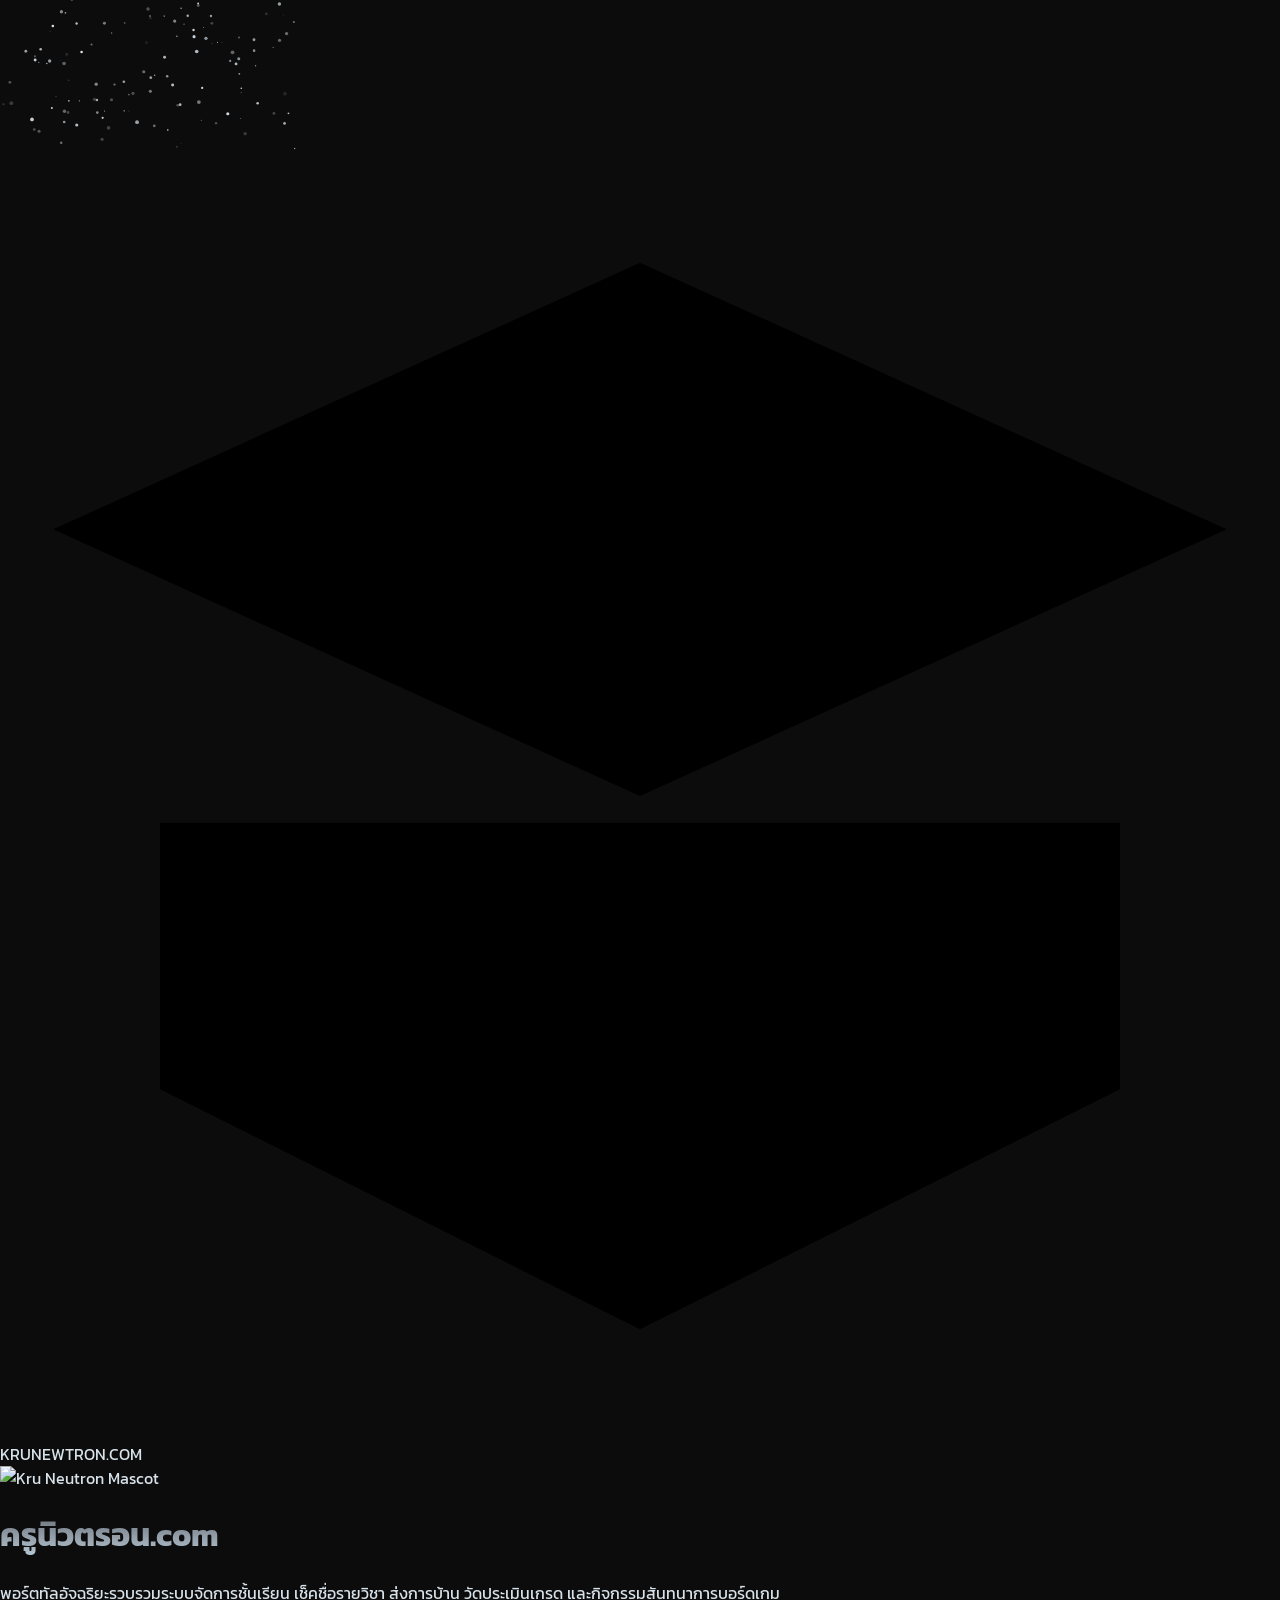
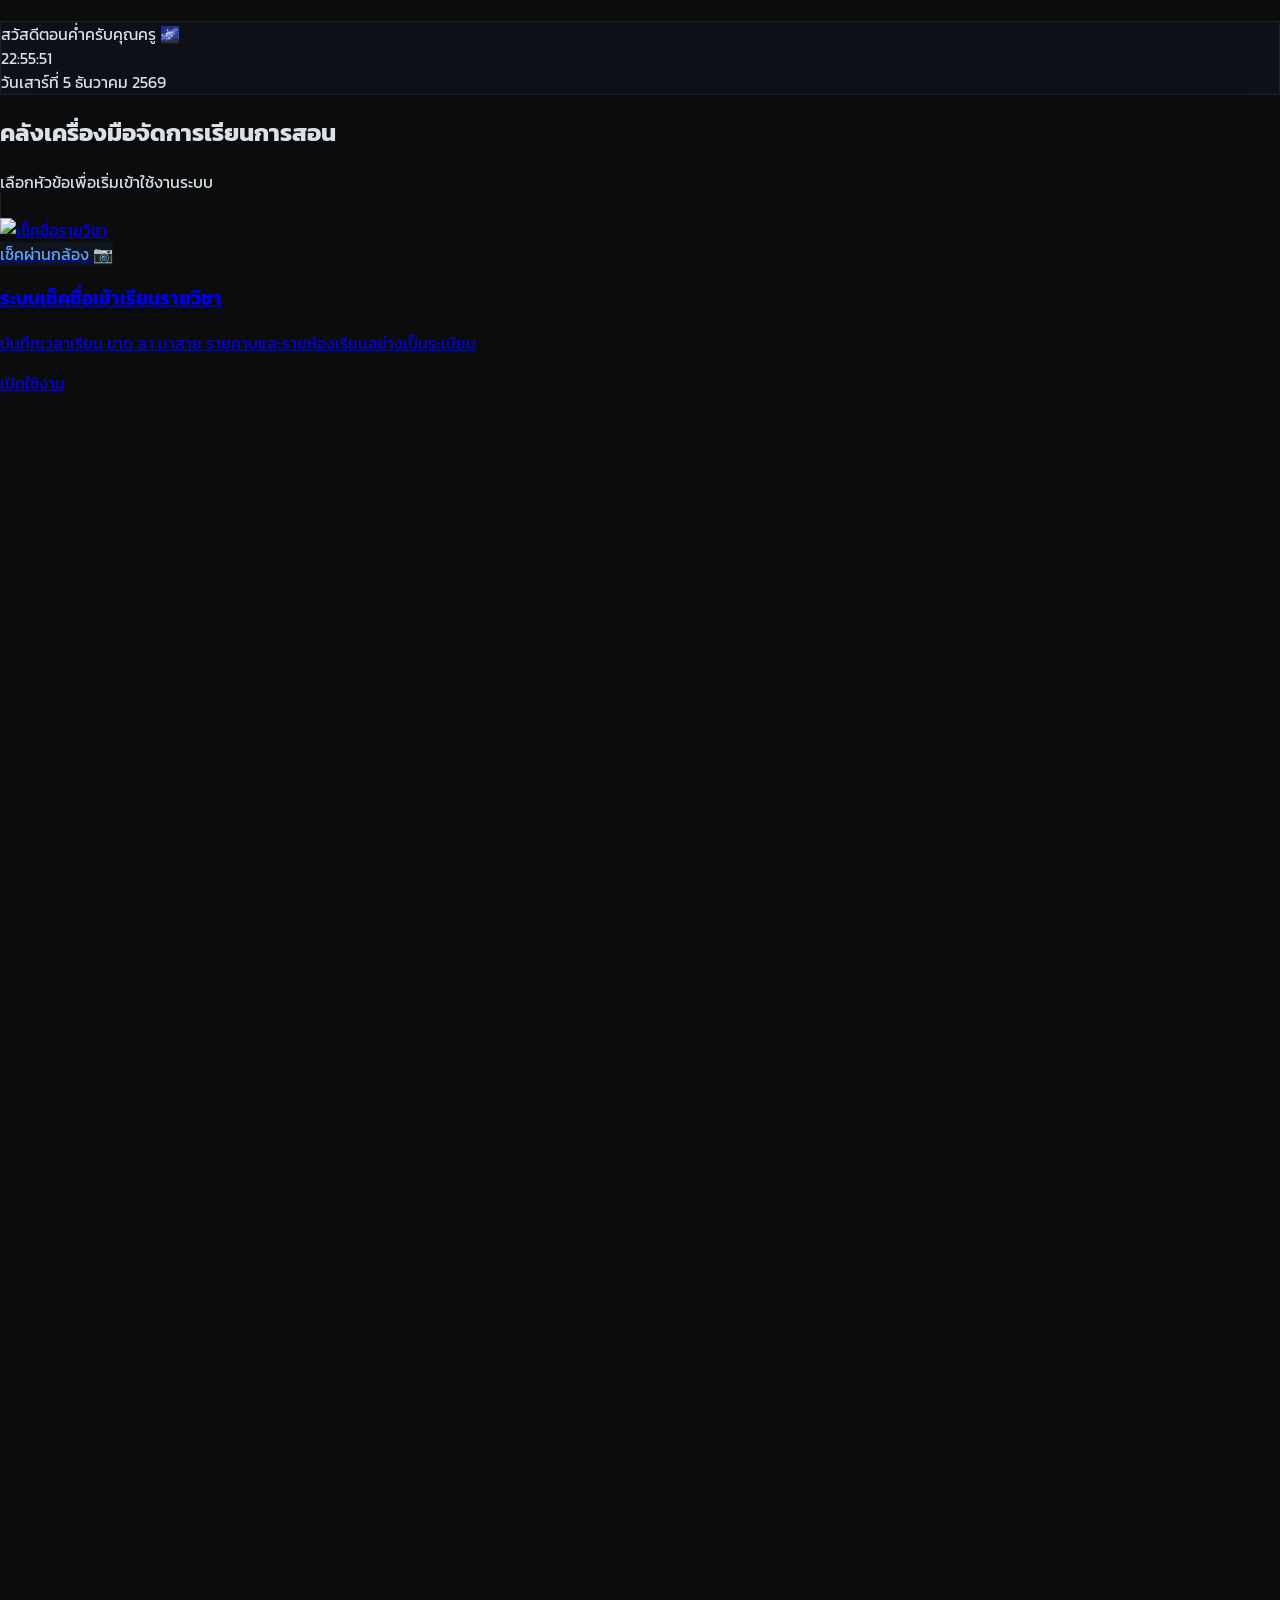
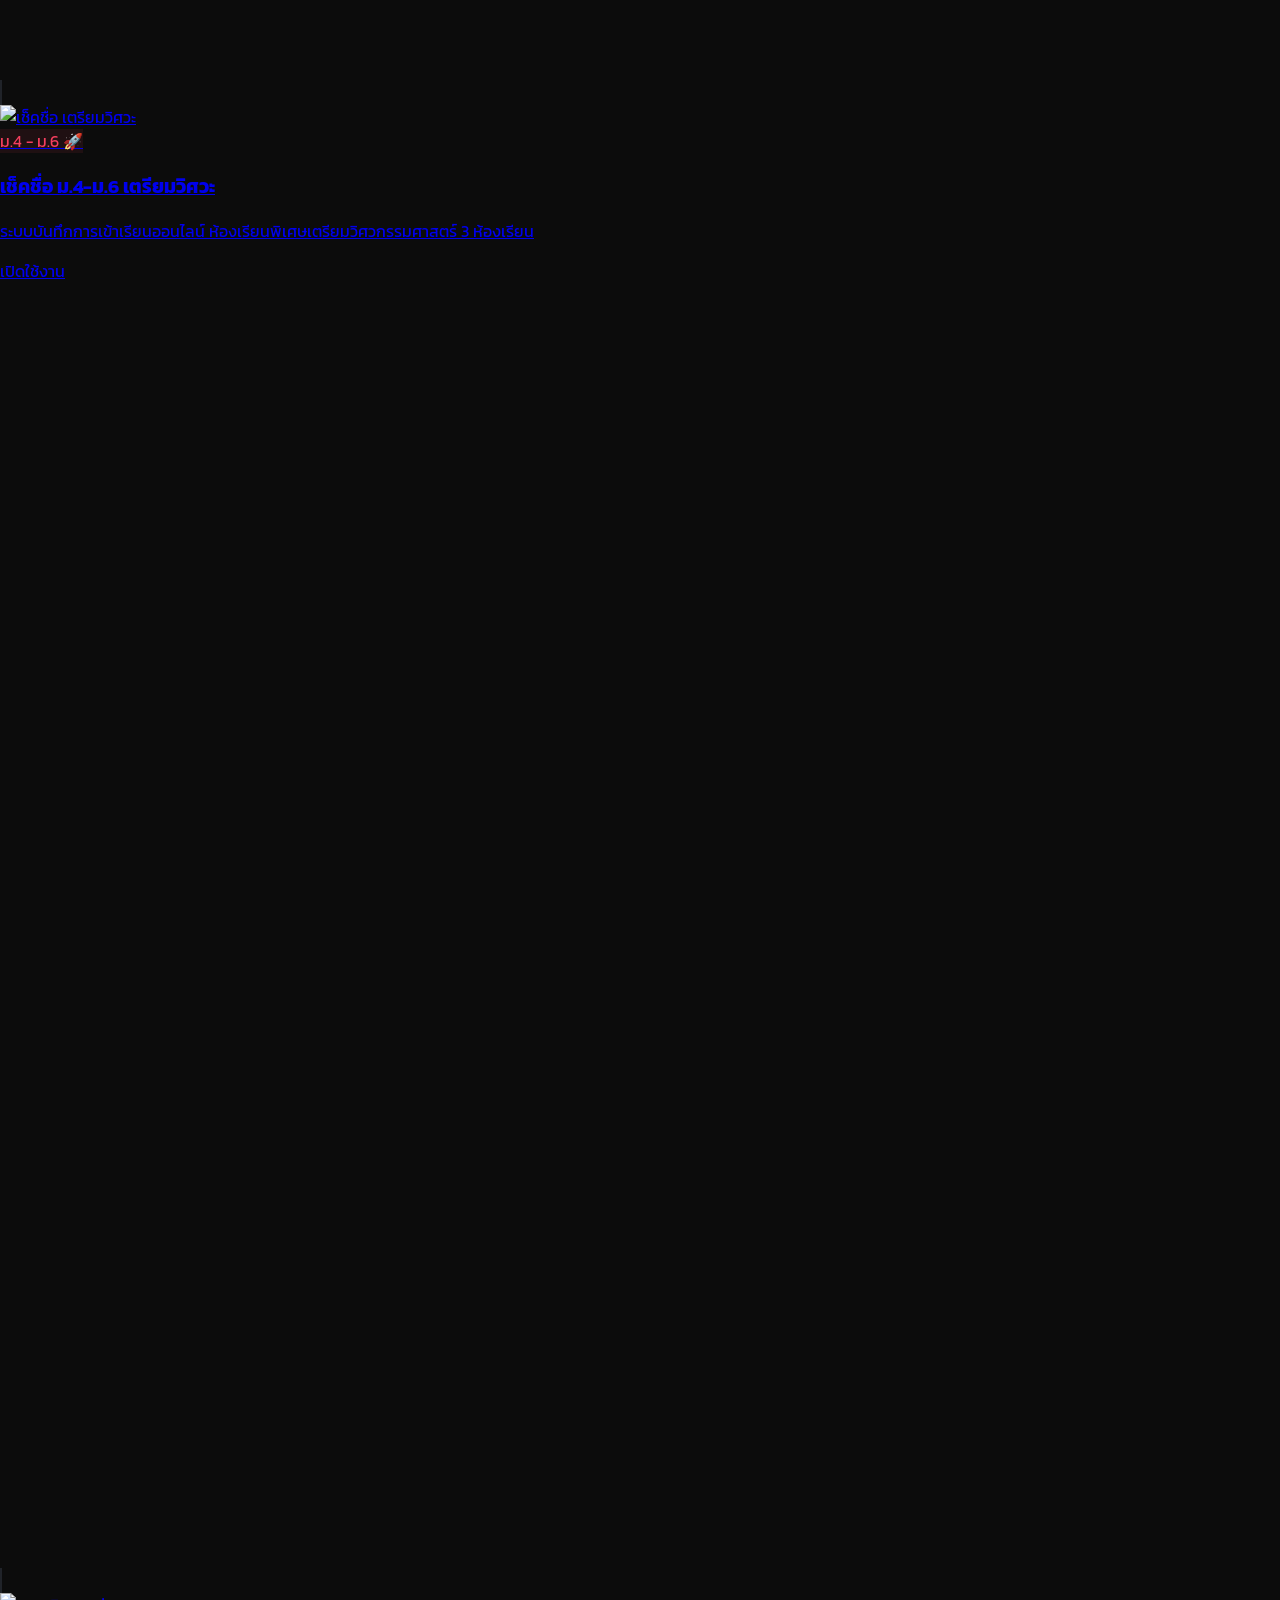
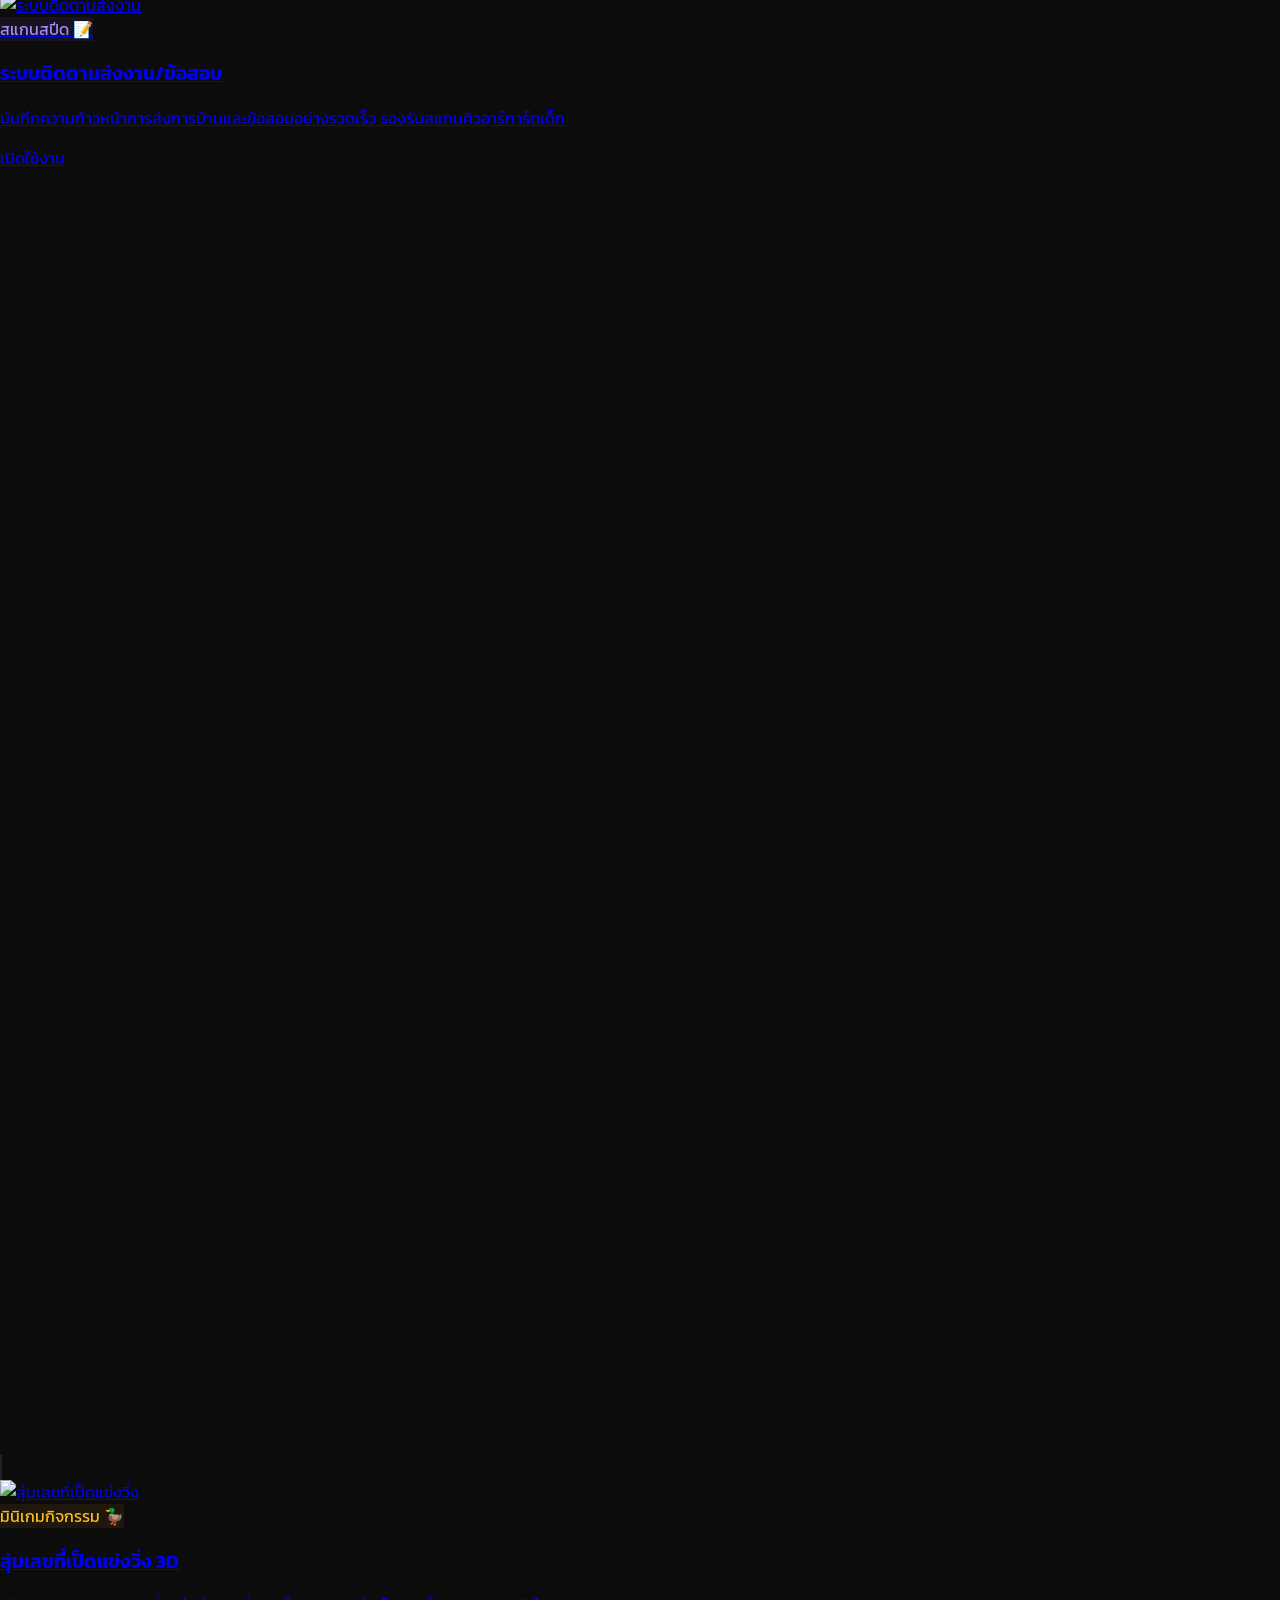
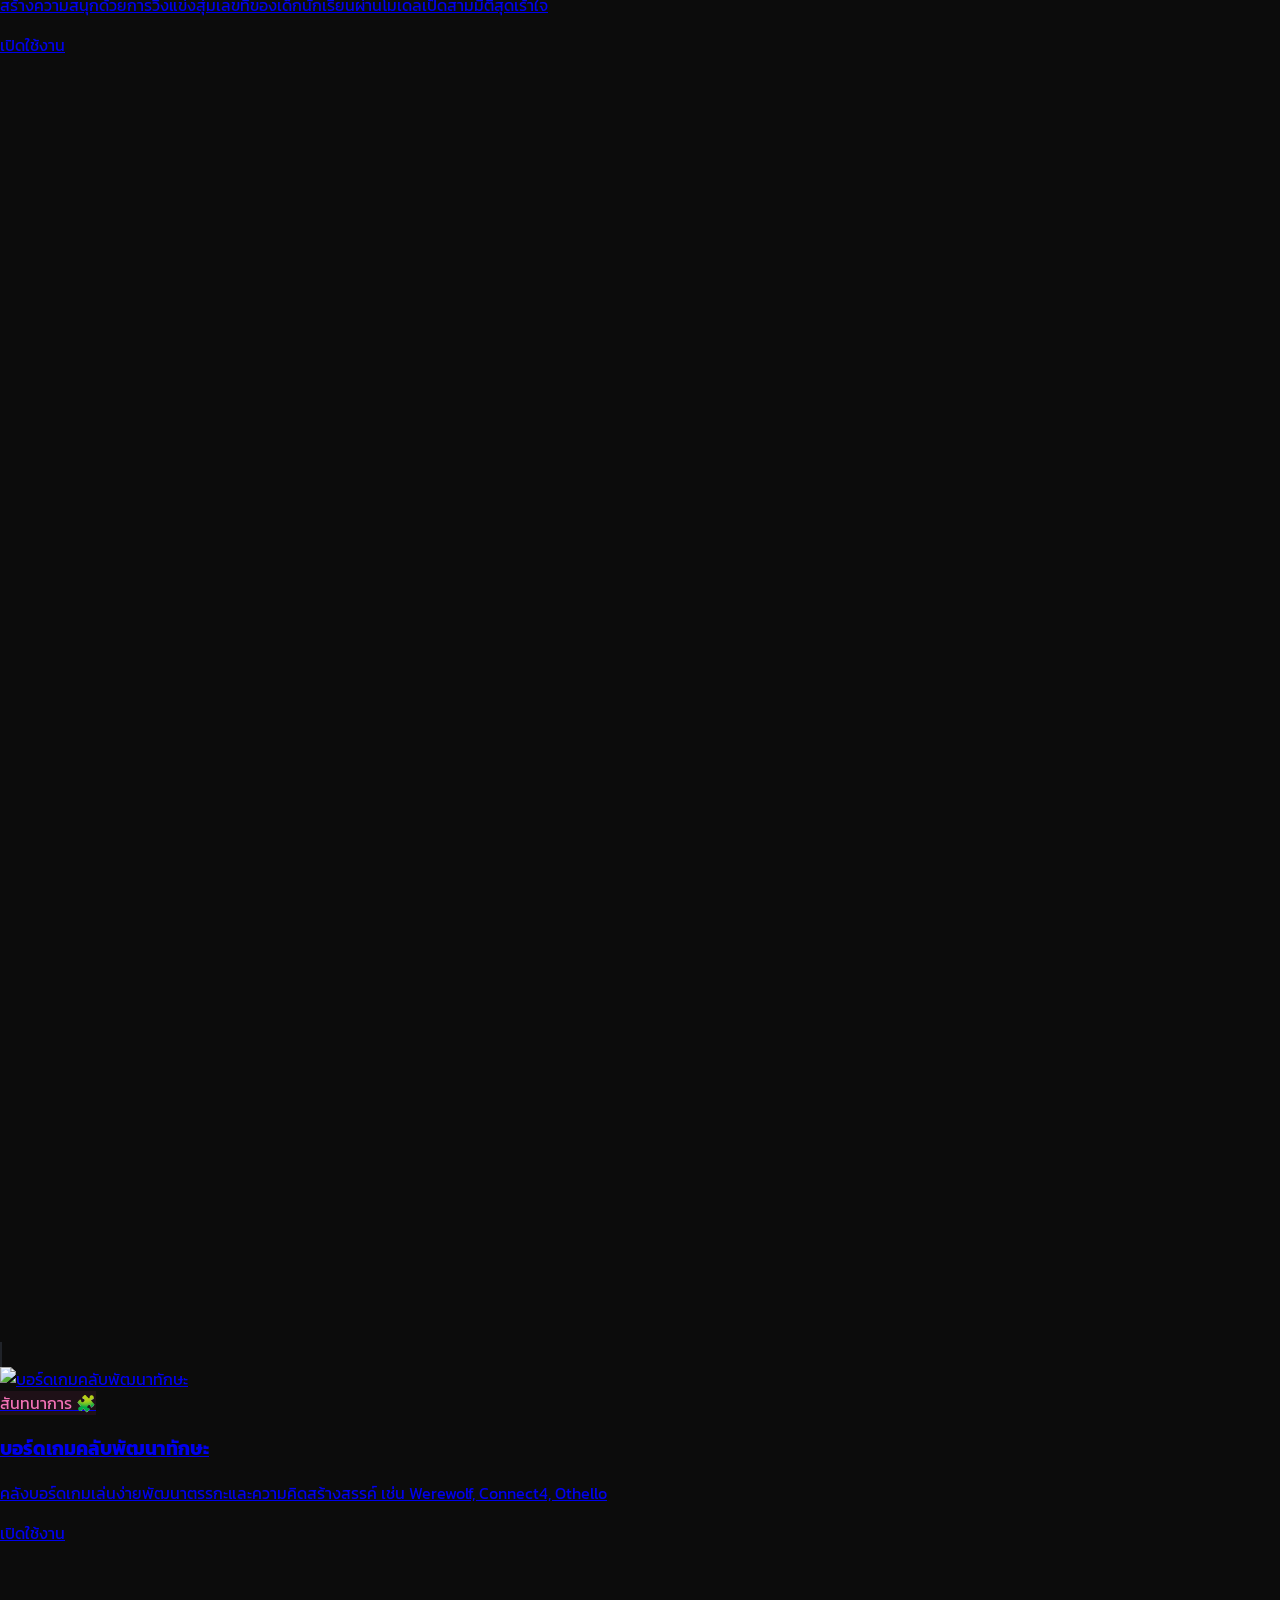
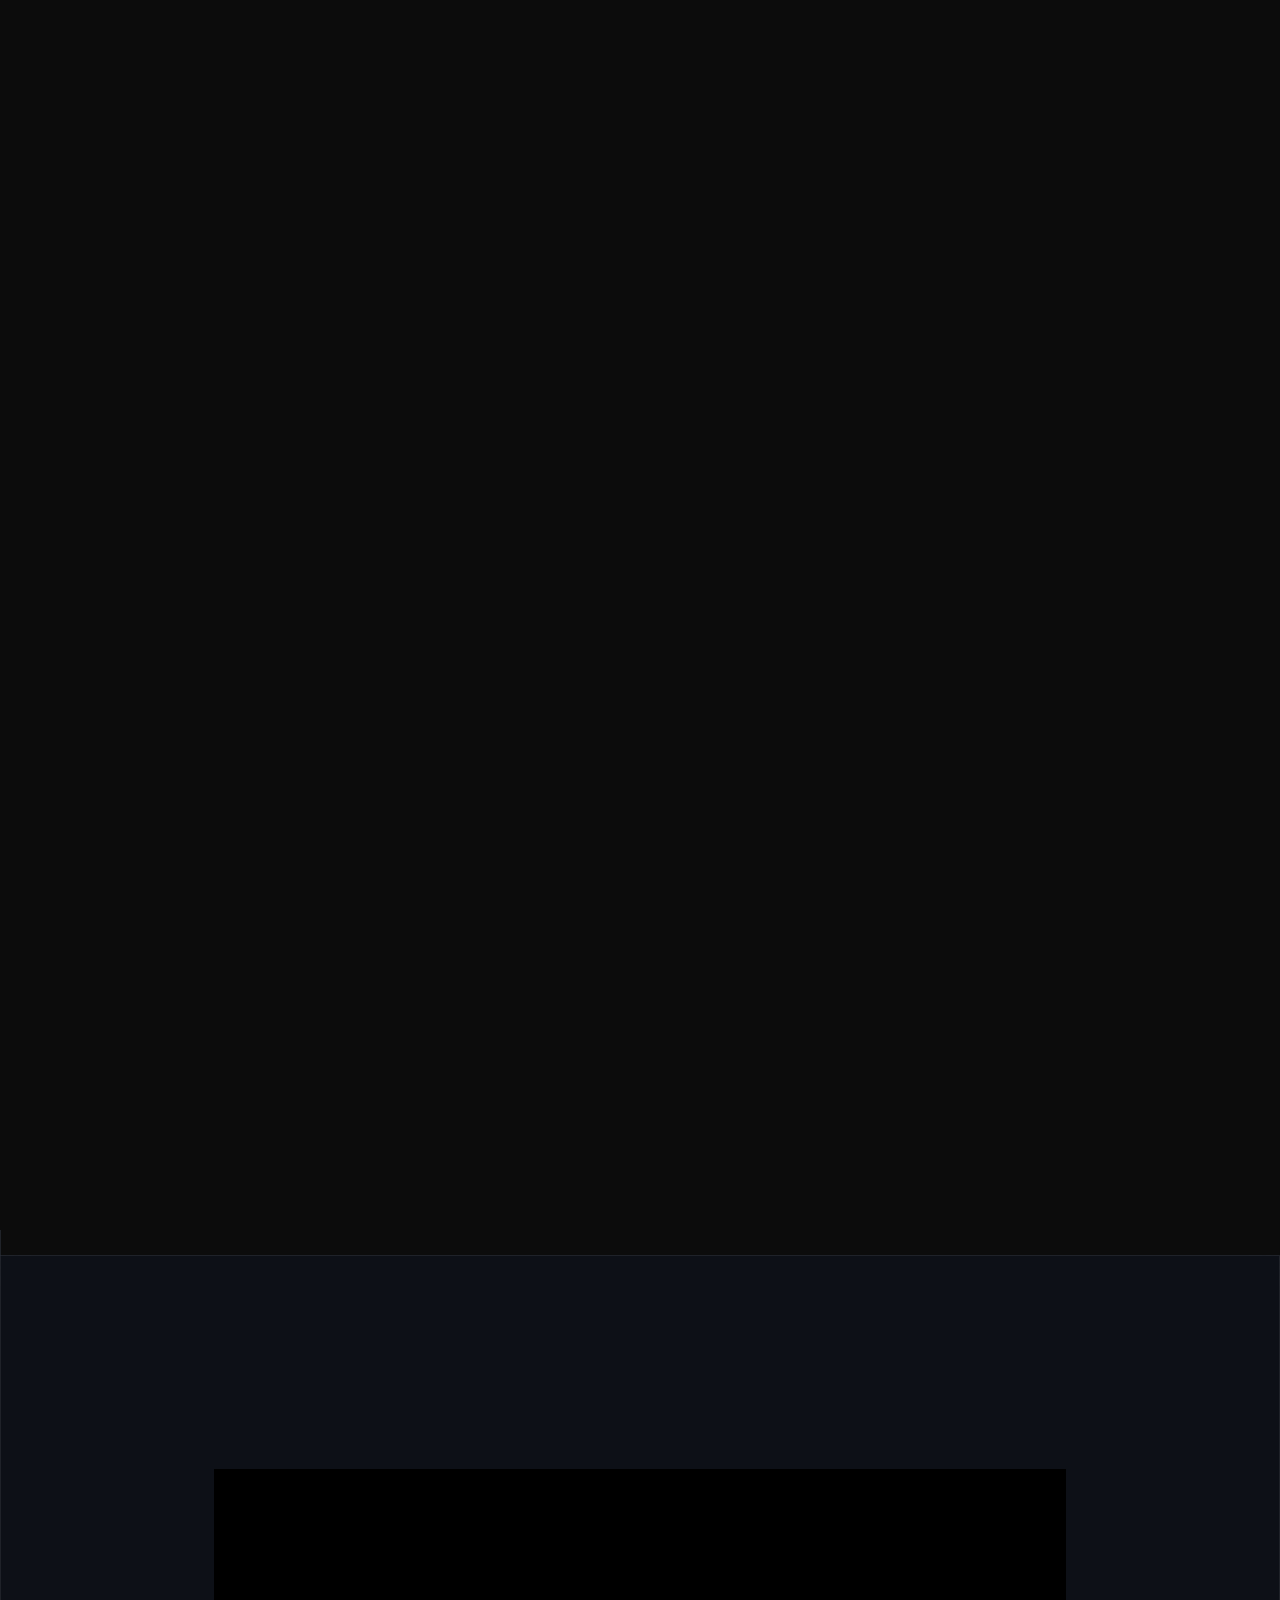
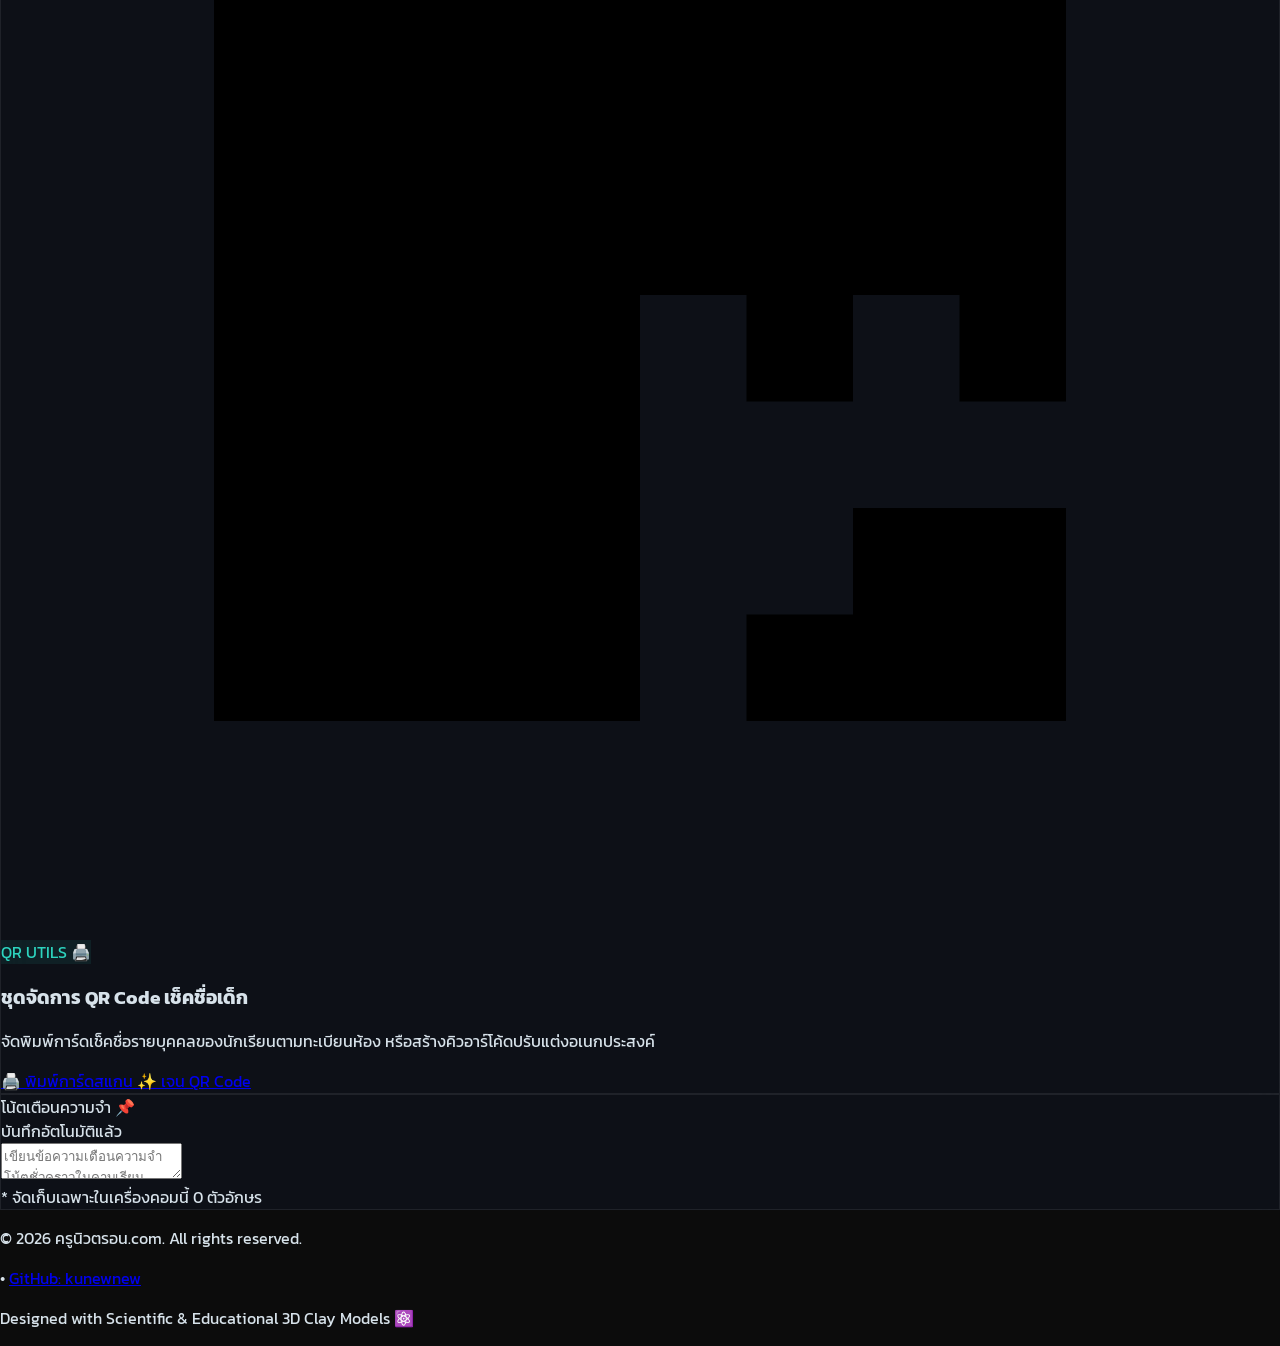
==== index.html @ 84951371 "Deploy web portal and educational tools with climbing monkey theme and back buttons" ====
<!DOCTYPE html>
<html lang="th">
<head>
  <meta charset="UTF-8">
  <meta name="viewport" content="width=device-width, initial-scale=1.0">
  <title>🏠 ครูนิวตรอน.com - ศูนย์รวมระบบจัดการเรียนการสอน</title>
  <meta name="description" content="พอร์ตทัลรวมเครื่องมือช่วยสอน ระบบเช็คชื่อ เช็คภาระงาน บันทึกคะแนน และกิจกรรมสันทนาการบอร์ดเกมพรีเมียม">
  
  <!-- Google Fonts - Kanit, Outfit & Inter -->
  <link rel="preconnect" href="https://fonts.googleapis.com">
  <link rel="preconnect" href="https://fonts.gstatic.com" crossorigin>
  <link href="https://fonts.googleapis.com/css2?family=Kanit:ital,wght@0,300;0,400;0,500;0,600;0,700;0,800;0,900;1,300;1,400;1,500;1,600;1,700;1,800;1,900&family=Outfit:wght@400;600;700;800&family=Inter:wght@300;400;500;600;700&display=swap" rel="stylesheet">
  
  <!-- Tailwind CSS CDN -->
  <script src="https://cdn.tailwindcss.com"></script>
  <script>
    tailwind.config = {
      theme: {
        extend: {
          fontFamily: {
            kanit: ['Kanit', 'sans-serif'],
            outfit: ['Outfit', 'sans-serif'],
            inter: ['Inter', 'sans-serif'],
          },
          colors: {
            darkbg: '#0C0C0C',
            textlight: '#D7E2EA',
            accentpurple: '#8b5cf6',
            accentblue: '#3b82f6',
            accentpink: '#ec4899',
            accentemerald: '#10b981',
            accentamber: '#f59e0b',
            accentred: '#f43f5e',
            accentteal: '#2dd4bf',
          }
        }
      }
    }
  </script>
  
  <!-- Custom CSS for specialized styling -->
  <style>
    /* Global Resets and Base Styles */
    html, body {
      background-color: #0C0C0C;
      color: #D7E2EA;
      font-family: 'Kanit', sans-serif;
      margin: 0;
      padding: 0;
      box-sizing: border-box;
      min-height: 100vh;
      overflow-x: hidden;
    }
    
    * {
      box-sizing: border-box;
    }
 
    /* Hide scrollbars but keep functionality */
    ::-webkit-scrollbar {
      width: 6px;
    }
    ::-webkit-scrollbar-track {
      background: #0C0C0C;
    }
    ::-webkit-scrollbar-thumb {
      background: #2A2A2A;
      border-radius: 99px;
    }
 
    /* Hero Heading Gradient Text Class */
    .hero-heading {
      background: linear-gradient(180deg, #646973 0%, #BBCCD7 100%);
      -webkit-background-clip: text;
      -webkit-text-fill-color: transparent;
    }
 
    /* Prevent text selection on decorations */
    .no-select {
      user-select: none;
    }
 
    /* Glassmorphism style cards */
    .glass-card {
      background: rgba(17, 24, 39, 0.45);
      backdrop-filter: blur(16px);
      border: 1px solid rgba(255, 255, 255, 0.08);
      transition: all 0.3s cubic-bezier(0.4, 0, 0.2, 1);
    }
 
    /* Mascot breathing/floating float keyframes */
    @keyframes float-breath {
      0%, 100% {
        transform: translateY(0) scale(1) rotate(0deg);
      }
      50% {
        transform: translateY(-8px) scale(1.02) rotate(0.8deg);
      }
    }
    .animate-float-breath {
      animation: float-breath 6s ease-in-out infinite;
    }
  </style>
</head>
<body class="bg-darkbg text-textlight select-none">
  
  <div class="w-full min-h-screen bg-darkbg flex flex-col lg:flex-row relative">
    
    <!-- Animated Twinkling Starfield Background -->
    <canvas id="starfield" class="fixed inset-0 w-full h-full pointer-events-none z-0"></canvas>
 
    <!-- Ambient Background Glows -->
    <div class="absolute top-[20%] left-[5%] w-[30vw] h-[30vw] rounded-full bg-accentpurple/5 blur-[120px] pointer-events-none z-0"></div>
    <div class="absolute bottom-[20%] right-[5%] w-[25vw] h-[25vw] rounded-full bg-accentblue/5 blur-[120px] pointer-events-none z-0"></div>
 
    <!-- ========================================================
         LEFT COLUMN: BRANDING, CLOCK, MASCOT (Desktop Fixed)
       ======================================================== -->
    <div class="w-full lg:w-[35%] xl:w-[32%] lg:h-screen lg:sticky lg:top-0 p-8 sm:p-12 flex flex-col justify-between border-b lg:border-b-0 lg:border-r border-white/5 bg-black/25 z-10">
      
      <!-- Top Logo -->
      <div class="flex items-center gap-3">
        <div class="w-9 h-9 rounded-xl bg-gradient-to-tr from-accentpurple to-accentblue flex items-center justify-center shadow-md shadow-accentpurple/15">
          <svg viewBox="0 0 24 24" class="w-5.5 h-5.5 fill-none stroke-white stroke-[2.5]">
            <path d="M12 2L1 7L12 12L23 7L12 2Z" />
            <path d="M21 12.5V17.5L12 22L3 17.5V12.5" />
            <path d="M12 12V22" />
          </svg>
        </div>
        <div class="font-bold tracking-wider text-base sm:text-lg text-white font-kanit uppercase">
          KRUNEWTRON<span class="text-accentpurple">.COM</span>
        </div>
      </div>
 
      <!-- Middle: Title & 3D Cat Mascot -->
      <div class="my-8 sm:my-10 lg:my-0 flex flex-col items-center lg:items-start text-center lg:text-left gap-6">
        
        <!-- 3D Magnet Mascot (Cat Teacher) with breathing floating animation -->
        <div class="w-[170px] sm:w-[200px] md:w-[220px] lg:w-[230px] xl:w-[245px]">
          <div id="mascot-wrapper" class="cursor-pointer" style="will-change: transform; transition: transform 0.6s ease-in-out;">
            <img 
              src="images/mascot_animated.webp" 
              alt="Kru Neutron Mascot" 
              class="w-full h-auto object-contain pointer-events-none drop-shadow-[0_15px_40px_rgba(251,146,60,0.22)] animate-float-breath"
            />
          </div>
        </div>
 
        <div>
          <h1 class="hero-heading font-black tracking-tight leading-none text-4xl sm:text-5xl lg:text-[2.85rem] xl:text-[3.25rem] whitespace-nowrap uppercase select-none no-select mb-2">
            ครูนิวตรอน.com
          </h1>
          <p class="text-textlight/70 font-light text-xs sm:text-sm max-w-[320px] leading-relaxed">
            พอร์ตทัลอัจฉริยะรวบรวมระบบจัดการชั้นเรียน เช็คชื่อรายวิชา ส่งการบ้าน วัดประเมินเกรด และกิจกรรมสันทนาการบอร์ดเกม
          </p>
        </div>
 
      </div>
 
      <!-- Bottom: Thai Clock Widget -->
      <div class="glass-card rounded-2xl px-5 py-3.5 border border-white/5 flex flex-col items-center lg:items-start justify-center shadow-lg shadow-black/30">
        <div id="clock-greeting" class="text-[10px] sm:text-xs font-semibold text-accentpurple tracking-widest uppercase mb-0.5">สวัสดีครับคุณครู 🧑‍🏫</div>
        <div id="clock-time" class="font-outfit text-xl sm:text-2xl font-bold tracking-widest text-accentemerald drop-shadow-[0_0_10px_rgba(16,185,129,0.18)]">
          00:00:00
        </div>
        <div id="clock-date" class="text-[9px] sm:text-[10px] text-textlight/50 font-light mt-0.5">
          วันเสาร์ที่ 13 มิถุนายน 2569
        </div>
      </div>
 
    </div>
 
    <!-- ========================================================
         RIGHT COLUMN: MAIN APP CARDS GRID & TEXTAREA NOTE PAD
       ======================================================== -->
    <div class="w-full lg:w-[65%] xl:w-[68%] p-6 sm:p-10 lg:p-12 overflow-y-auto z-10 flex flex-col justify-between">
      
      <!-- Content Wrapper -->
      <div>
        <!-- Heading Label -->
        <div class="mb-6 flex justify-between items-center">
          <div class="flex items-center gap-2">
            <span class="inline-block w-2.5 h-2.5 rounded-full bg-accentpurple animate-pulse" />
            <h2 class="text-xs sm:text-sm uppercase tracking-widest font-semibold text-white">
              คลังเครื่องมือจัดการเรียนการสอน
            </h2>
          </div>
          <span class="text-[10px] sm:text-xs font-light text-textlight/40">
            เลือกหัวข้อเพื่อเริ่มเข้าใช้งานระบบ
          </span>
        </div>
 
        <!-- Sub-Apps Cards Grid (6 apps) -->
        <div class="grid grid-cols-1 md:grid-cols-2 gap-4">
          <!-- Card 1: เช็คชื่อรายวิชา -->
          <a href="เช็คชื่อรายวิชา/index.html" class="glass-card p-5 rounded-2xl flex flex-col justify-between min-h-[160px] cursor-pointer group hover:border-accentblue hover:shadow-[0_0_20px_rgba(59,130,246,0.15)]">
            <div>
              <div class="flex justify-between items-start mb-3">
                <div class="w-12 h-12 rounded-xl bg-white/[0.03] border border-white/5 flex items-center justify-center">
                  <img 
                    src="images/grad-cap.png" 
                    alt="เช็คชื่อรายวิชา" 
                    class="w-8 h-8 object-contain pointer-events-none group-hover:scale-110 transition-transform duration-300"
                    style="mix-blend-mode: screen;"
                  />
                </div>
                <span class="text-[9px] font-bold px-2.5 py-0.5 rounded-full border" style="color: #60a5fa; border-color: #60a5fa; background: rgba(59, 130, 246, 0.08);">
                  เช็คผ่านกล้อง 📷
                </span>
              </div>
              <h3 class="font-bold text-sm sm:text-base text-white tracking-wide">
                ระบบเช็คชื่อเข้าเรียนรายวิชา
              </h3>
              <p class="text-[11px] sm:text-xs text-textlight/55 font-light mt-1.5 leading-relaxed">
                บันทึกเวลาเรียน ขาด ลา มาสาย รายคาบและรายห้องเรียนอย่างเป็นระเบียบ
              </p>
            </div>
            <div class="flex items-center gap-1.5 text-xs font-semibold text-accentemerald tracking-wider mt-4">
              เปิดใช้งาน
              <svg class="w-3.5 h-3.5 fill-none stroke-current stroke-[2.5] transition-transform duration-200 group-hover:translate-x-1" viewBox="0 0 24 24">
                <path d="M5 12H19M19 12L12 5M19 12L12 19" stroke-linecap="round" stroke-linejoin="round"/>
              </svg>
            </div>
          </a>
 
          <!-- Card 2: เช็คชื่อ เตรียมวิศวะ -->
          <a href="เช็คชื่อ-เตรียมวิศวะ.html" class="glass-card p-5 rounded-2xl flex flex-col justify-between min-h-[160px] cursor-pointer group hover:border-accentred hover:shadow-[0_0_20px_rgba(244,63,94,0.15)]">
            <div>
              <div class="flex justify-between items-start mb-3">
                <div class="w-12 h-12 rounded-xl bg-white/[0.03] border border-white/5 flex items-center justify-center">
                  <img 
                    src="images/gear.png" 
                    alt="เช็คชื่อ เตรียมวิศวะ" 
                    class="w-8 h-8 object-contain pointer-events-none group-hover:scale-110 transition-transform duration-300"
                    style="mix-blend-mode: screen;"
                  />
                </div>
                <span class="text-[9px] font-bold px-2.5 py-0.5 rounded-full border" style="color: #f43f5e; border-color: #f43f5e; background: rgba(244, 63, 94, 0.08);">
                  ม.4 - ม.6 🚀
                </span>
              </div>
              <h3 class="font-bold text-sm sm:text-base text-white tracking-wide">
                เช็คชื่อ ม.4-ม.6 เตรียมวิศวะ
              </h3>
              <p class="text-[11px] sm:text-xs text-textlight/55 font-light mt-1.5 leading-relaxed">
                ระบบบันทึกการเข้าเรียนออนไลน์ ห้องเรียนพิเศษเตรียมวิศวกรรมศาสตร์ 3 ห้องเรียน
              </p>
            </div>
            <div class="flex items-center gap-1.5 text-xs font-semibold text-accentemerald tracking-wider mt-4">
              เปิดใช้งาน
              <svg class="w-3.5 h-3.5 fill-none stroke-current stroke-[2.5] transition-transform duration-200 group-hover:translate-x-1" viewBox="0 0 24 24">
                <path d="M5 12H19M19 12L12 5M19 12L12 19" stroke-linecap="round" stroke-linejoin="round"/>
              </svg>
            </div>
          </a>
 
          <!-- Card 3: ระบบติดตามส่งงาน -->
          <a href="ส่งงาน/index-ส่งงาน.html" class="glass-card p-5 rounded-2xl flex flex-col justify-between min-h-[160px] cursor-pointer group hover:border-accentpurple hover:shadow-[0_0_20px_rgba(139,92,246,0.15)]">
            <div>
              <div class="flex justify-between items-start mb-3">
                <div class="w-12 h-12 rounded-xl bg-white/[0.03] border border-white/5 flex items-center justify-center">
                  <img 
                    src="images/beaker.png" 
                    alt="ระบบติดตามส่งงาน" 
                    class="w-8 h-8 object-contain pointer-events-none group-hover:scale-110 transition-transform duration-300"
                    style="mix-blend-mode: screen;"
                  />
                </div>
                <span class="text-[9px] font-bold px-2.5 py-0.5 rounded-full border" style="color: #a78bfa; border-color: #a78bfa; background: rgba(139, 92, 246, 0.08);">
                  สแกนสปีด 📝
                </span>
              </div>
              <h3 class="font-bold text-sm sm:text-base text-white tracking-wide">
                ระบบติดตามส่งงาน/ข้อสอบ
              </h3>
              <p class="text-[11px] sm:text-xs text-textlight/55 font-light mt-1.5 leading-relaxed">
                บันทึกความก้าวหน้าการส่งการบ้านและข้อสอบอย่างรวดเร็ว รองรับสแกนคิวอาร์การ์ดเด็ก
              </p>
            </div>
            <div class="flex items-center gap-1.5 text-xs font-semibold text-accentemerald tracking-wider mt-4">
              เปิดใช้งาน
              <svg class="w-3.5 h-3.5 fill-none stroke-current stroke-[2.5] transition-transform duration-200 group-hover:translate-x-1" viewBox="0 0 24 24">
                <path d="M5 12H19M19 12L12 5M19 12L12 19" stroke-linecap="round" stroke-linejoin="round"/>
              </svg>
            </div>
          </a>
 
          <!-- Card 4: สุ่มเลขที่เป็ดแข่งวิ่ง -->
          <a href="สุ่มเลขที่/index.html" class="glass-card p-5 rounded-2xl flex flex-col justify-between min-h-[160px] cursor-pointer group hover:border-accentamber hover:shadow-[0_0_20px_rgba(245,158,11,0.15)]">
            <div>
              <div class="flex justify-between items-start mb-3">
                <div class="w-12 h-12 rounded-xl bg-white/[0.03] border border-white/5 flex items-center justify-center">
                  <img 
                    src="images/dice.png" 
                    alt="สุ่มเลขที่เป็ดแข่งวิ่ง" 
                    class="w-8 h-8 object-contain pointer-events-none group-hover:scale-110 transition-transform duration-300"
                    style="mix-blend-mode: screen;"
                  />
                </div>
                <span class="text-[9px] font-bold px-2.5 py-0.5 rounded-full border" style="color: #fbbf24; border-color: #fbbf24; background: rgba(245, 158, 11, 0.08);">
                  มินิเกมกิจกรรม 🦆
                </span>
              </div>
              <h3 class="font-bold text-sm sm:text-base text-white tracking-wide">
                สุ่มเลขที่เป็ดแข่งวิ่ง 3D
              </h3>
              <p class="text-[11px] sm:text-xs text-textlight/55 font-light mt-1.5 leading-relaxed">
                สร้างความสนุกด้วยการวิ่งแข่งสุ่มเลขที่ของเด็กนักเรียนผ่านโมเดลเป็ดสามมิติสุดเร้าใจ
              </p>
            </div>
            <div class="flex items-center gap-1.5 text-xs font-semibold text-accentemerald tracking-wider mt-4">
              เปิดใช้งาน
              <svg class="w-3.5 h-3.5 fill-none stroke-current stroke-[2.5] transition-transform duration-200 group-hover:translate-x-1" viewBox="0 0 24 24">
                <path d="M5 12H19M19 12L12 5M19 12L12 19" stroke-linecap="round" stroke-linejoin="round"/>
              </svg>
            </div>
          </a>
 
          <!-- Card 5: บอร์ดเกมคลับพัฒนาทักษะ -->
          <a href="boardgame/index.html" class="glass-card p-5 rounded-2xl flex flex-col justify-between min-h-[160px] cursor-pointer group hover:border-accentpink hover:shadow-[0_0_20px_rgba(236,72,153,0.15)]">
            <div>
              <div class="flex justify-between items-start mb-3">
                <div class="w-12 h-12 rounded-xl bg-white/[0.03] border border-white/5 flex items-center justify-center">
                  <img 
                    src="images/dice.png" 
                    alt="บอร์ดเกมคลับพัฒนาทักษะ" 
                    class="w-8 h-8 object-contain pointer-events-none group-hover:scale-110 transition-transform duration-300"
                    style="mix-blend-mode: screen;"
                  />
                </div>
                <span class="text-[9px] font-bold px-2.5 py-0.5 rounded-full border" style="color: #f472b6; border-color: #f472b6; background: rgba(236, 72, 153, 0.08);">
                  สันทนาการ 🧩
                </span>
              </div>
              <h3 class="font-bold text-sm sm:text-base text-white tracking-wide">
                บอร์ดเกมคลับพัฒนาทักษะ
              </h3>
              <p class="text-[11px] sm:text-xs text-textlight/55 font-light mt-1.5 leading-relaxed">
                คลังบอร์ดเกมเล่นง่ายพัฒนาตรรกะและความคิดสร้างสรรค์ เช่น Werewolf, Connect4, Othello
              </p>
            </div>
            <div class="flex items-center gap-1.5 text-xs font-semibold text-accentemerald tracking-wider mt-4">
              เปิดใช้งาน
              <svg class="w-3.5 h-3.5 fill-none stroke-current stroke-[2.5] transition-transform duration-200 group-hover:translate-x-1" viewBox="0 0 24 24">
                <path d="M5 12H19M19 12L12 5M19 12L12 19" stroke-linecap="round" stroke-linejoin="round"/>
              </svg>
            </div>
          </a>
 
          <!-- Card 6: QR Code Management Tools (Dual Link) -->
          <div class="glass-card p-5 rounded-2xl flex flex-col justify-between min-h-[160px] hover:border-accentteal hover:shadow-[0_0_20px_rgba(45,212,191,0.15)]">
            <div>
              <div class="flex justify-between items-start mb-3">
                <div class="w-12 h-12 rounded-xl bg-white/[0.03] border border-white/5 flex items-center justify-center">
                  <svg viewBox="0 0 24 24" class="w-6 h-6 fill-none stroke-accentteal stroke-[2.5]">
                    <path d="M12 4H4v8h8V4zM20 4h-8v8h8V4zM12 12H4v8h8v-8zM20 16h-4v4h4v-4z" />
                    <path d="M20 12h-2v2h2v-2zM16 12h-2v2h2v-2zM14 20h2v-2h-2v2z" />
                  </svg>
                </div>
                <span class="text-[9px] font-bold px-2.5 py-0.5 rounded-full border" style="color: #2dd4bf; border-color: #2dd4bf; background: rgba(45,212,191,0.08);">
                  QR UTILS 🖨️
                </span>
              </div>
              
              <h3 class="font-bold text-sm sm:text-base text-white tracking-wide">
                ชุดจัดการ QR Code เช็คชื่อเด็ก
              </h3>
              <p class="text-[11px] sm:text-xs text-textlight/55 font-light mt-1.5 leading-relaxed">
                จัดพิมพ์การ์ดเช็คชื่อรายบุคคลของนักเรียนตามทะเบียนห้อง หรือสร้างคิวอาร์โค้ดปรับแต่งอเนกประสงค์
              </p>
            </div>
 
            <div class="grid grid-cols-2 gap-2 mt-4">
              <a href="ส่งงาน/qr-card.html" class="text-center bg-white/[0.03] hover:bg-accentteal/15 hover:text-accentteal border border-white/5 hover:border-accentteal rounded-lg py-2 text-xs font-semibold transition-all duration-300">
                🖨️ พิมพ์การ์ดสแกน
              </a>
              <a href="ส่งงาน/qr-generator.html" class="text-center bg-white/[0.03] hover:bg-accentteal/15 hover:text-accentteal border border-white/5 hover:border-accentteal rounded-lg py-2 text-xs font-semibold transition-all duration-300">
                ✨ เจน QR Code
              </a>
            </div>
          </div>
 
          <!-- Card 7: Quick Notepad -->
          <div class="glass-card p-5 rounded-2xl flex flex-col justify-between min-h-[160px] hover:border-accentpurple/40 hover:shadow-[0_0_20px_rgba(139,92,246,0.15)]">
            <div class="w-full">
              <div class="flex justify-between items-center mb-2.5 text-xs font-semibold text-textlight/60">
                <div class="flex items-center gap-2">
                  <span class="inline-block w-2.5 h-2.5 rounded-full bg-accentpurple animate-pulse" />
                  โน้ตเตือนความจำ 📌
                </div>
                <span id="memo-status" class="transition-colors duration-300 font-medium text-[10px] text-accentemerald">
                  บันทึกอัตโนมัติแล้ว
                </span>
              </div>
              
              <textarea 
                id="memo-input"
                class="w-full h-[75px] bg-black/30 border border-white/5 rounded-xl p-2.5 text-xs text-textlight font-normal leading-relaxed outline-none focus:border-accentpurple/40 transition-colors duration-300 resize-none font-kanit"
                placeholder="เขียนข้อความเตือนความจำ โน้ตชั่วคราวในคาบเรียน..."
              ></textarea>
            </div>
 
            <div class="flex justify-between items-center mt-2 text-[9px] text-textlight/40 font-light pr-1">
              <span>* จัดเก็บเฉพาะในเครื่องคอมนี้</span>
              <span id="memo-count">0 ตัวอักษร</span>
            </div>
          </div>
 
        </div>
      </div>
 
      <!-- Footer -->
      <footer class="w-full border-t border-white/5 pt-6 mt-12 flex flex-col sm:flex-row justify-between items-center text-[10px] sm:text-xs text-textlight/30 gap-4">
        <div class="flex items-center gap-3">
          <p>© 2026 ครูนิวตรอน.com. All rights reserved.</p>
          <span>•</span>
          <a href="https://github.com/kunewnew/" target="_blank" rel="noopener noreferrer" class="hover:text-white transition-colors">
            GitHub: kunewnew
          </a>
        </div>
        <p>Designed with Scientific & Educational 3D Clay Models ⚛️</p>
      </footer>
 
    </div>
 
  </div>
 
  <!-- Vanilla JS execution -->
  <script>
    // ==========================================
    //  Starfield Background Canvas Animation
    // ==========================================
    (function() {
      const canvas = document.getElementById('starfield');
      if (!canvas) return;
      const ctx = canvas.getContext('2d');
      let animationFrameId;
      
      let currentWidth = window.innerWidth;
      let currentHeight = window.innerHeight;
      const resizeCanvas = () => {
        if (window.innerWidth === currentWidth && Math.abs(window.innerHeight - currentHeight) < 120) {
          return; // Skip small vertical resize on mobile caused by browser address bar collapsing
        }
        currentWidth = window.innerWidth;
        currentHeight = window.innerHeight;
        canvas.width = currentWidth;
        canvas.height = currentHeight;
      };
      resizeCanvas();
      window.addEventListener('resize', resizeCanvas);
      
      // Create stars
      const stars = [];
      const numStars = 120;
      for (let i = 0; i < numStars; i++) {
        stars.push({
          x: Math.random() * canvas.width,
          y: Math.random() * canvas.height,
          size: Math.random() * 1.5 + 0.4,
          speed: Math.random() * 0.05 + 0.015,
          alpha: Math.random(),
          fade: Math.random() > 0.5 ? 1 : -1
        });
      }
      
      // Render loop
      const render = () => {
        ctx.clearRect(0, 0, canvas.width, canvas.height);
        
        stars.forEach(star => {
          // Draw star
          ctx.fillStyle = `rgba(215, 226, 234, ${star.alpha})`;
          ctx.beginPath();
          ctx.arc(star.x, star.y, star.size, 0, Math.PI * 2);
          ctx.fill();
          
          // Move star (drift slowly upwards)
          star.y -= star.speed;
          if (star.y < 0) {
            star.y = canvas.height;
            star.x = Math.random() * canvas.width;
          }
          
          // Twinkle
          star.alpha += 0.008 * star.fade;
          if (star.alpha > 1) {
            star.alpha = 1;
            star.fade = -1;
          } else if (star.alpha < 0.1) {
            star.alpha = 0.1;
            star.fade = 1;
          }
        });
        
        animationFrameId = requestAnimationFrame(render);
      };
      render();
    })();
 
    // ==========================================
    //  Mascot Magnet Hover Effect (Optimized to prevent layout thrashing & CPU locks)
    // ==========================================
    (function() {
      const wrapper = document.getElementById('mascot-wrapper');
      if (!wrapper) return;
      
      // Do not run on touch devices as there is no mouse pointer, preventing heavy touchmove handling
      const isTouchDevice = ('ontouchstart' in window || navigator.maxTouchPoints > 0 || window.matchMedia("(pointer: coarse)").matches);
      if (isTouchDevice) return;
      
      const padding = 150;
      const strength = 3.5;
      
      // Cache bounding rect to prevent forced synchronous layout calculation (layout thrashing) on mousemove
      let rect = wrapper.getBoundingClientRect();
      const updateRect = () => {
        rect = wrapper.getBoundingClientRect();
      };
      window.addEventListener("resize", updateRect);
      window.addEventListener("scroll", updateRect, { passive: true });
      
      const resetPosition = () => {
        wrapper.style.transition = "transform 0.6s ease-in-out";
        wrapper.style.transform = "translate3d(0px, 0px, 0px) scale(1)";
      };
      
      window.addEventListener("mousemove", (e) => {
        const centerX = rect.left + rect.width / 2;
        const centerY = rect.top + rect.height / 2;
        
        const distanceX = e.clientX - centerX;
        const distanceY = e.clientY - centerY;
        
        const distance = Math.sqrt(distanceX * distanceX + distanceY * distanceY);
        
        if (distance < padding) {
          wrapper.style.transition = "transform 0.3s ease-out";
          const targetX = distanceX / strength;
          const targetY = distanceY / strength;
          wrapper.style.transform = `translate3d(${targetX}px, ${targetY}px, 0) scale(1.05)`;
        } else {
          resetPosition();
        }
      });
      
      wrapper.addEventListener("mouseleave", resetPosition);
    })();
 
    // ==========================================
    //  Clock Widget & Greetings Update
    // ==========================================
    (function() {
      const clockTime = document.getElementById('clock-time');
      const clockDate = document.getElementById('clock-date');
      const clockGreeting = document.getElementById('clock-greeting');
      
      const updateClock = () => {
        const daysThai = ['วันอาทิตย์', 'วันจันทร์', 'วันอังคาร', 'วันพุธ', 'วันพฤหัสบดี', 'วันศุกร์', 'วันเสาร์'];
        const monthsThai = [
          'มกราคม', 'กุมภาพันธ์', 'มีนาคม', 'เมษายน', 'พฤษภาคม', 'มิถุนายน', 
          'กรกฎาคม', 'สิงหาคม', 'กันยายน', 'ตุลาคม', 'พฤศจิกายน', 'ธันวาคม'
        ];
        
        const now = new Date();
        
        const hours = String(now.getHours()).padStart(2, '0');
        const minutes = String(now.getMinutes()).padStart(2, '0');
        const seconds = String(now.getSeconds()).padStart(2, '0');
        if (clockTime) clockTime.textContent = `${hours}:${minutes}:${seconds}`;
        
        const dayName = daysThai[now.getDay()];
        const dateNum = now.getDate();
        const monthName = monthsThai[now.getMonth()];
        const yearTH = now.getFullYear() + 543;
        if (clockDate) clockDate.textContent = `${dayName}ที่ ${dateNum} ${monthName} ${yearTH}`;
        
        const hr = now.getHours();
        let greeting = "สวัสดีครับคุณครู 🧑‍🏫";
        if (hr >= 5 && hr < 12) {
          greeting = "อรุณสวัสดิ์ครับคุณครู 🌅";
        } else if (hr >= 12 && hr < 17) {
          greeting = "สวัสดีตอนบ่ายครับคุณครู ☀️";
        } else if (hr >= 17 && hr < 21) {
          greeting = "สวัสดีตอนเย็นครับคุณครู 🌆";
        } else {
          greeting = "สวัสดีตอนค่ำครับคุณครู 🌌";
        }
        if (clockGreeting) clockGreeting.textContent = greeting;
      };
      
      updateClock();
      setInterval(updateClock, 1000);
    })();
 
    // ==========================================
    //  Notepad Auto-Save Memo Pad
    // ==========================================
    (function() {
      const memoInput = document.getElementById('memo-input');
      const memoStatus = document.getElementById('memo-status');
      const memoCount = document.getElementById('memo-count');
      const MEMO_STORAGE_KEY = 'teacher_neutron_portal_memo';
      let saveTimer = null;
      
      if (!memoInput) return;
      
      // Load saved notes
      const saved = localStorage.getItem(MEMO_STORAGE_KEY);
      if (saved !== null) {
        memoInput.value = saved;
        if (memoCount) memoCount.textContent = `${saved.length} ตัวอักษร`;
      }
      
      memoInput.addEventListener('input', (e) => {
        const val = e.target.value;
        localStorage.setItem(MEMO_STORAGE_KEY, val);
        if (memoCount) memoCount.textContent = `${val.length} ตัวอักษร`;
        
        if (memoStatus) {
          memoStatus.textContent = "กำลังพิมพ์...";
          memoStatus.className = "transition-colors duration-300 font-medium text-[10px] text-accentamber";
        }
        
        if (saveTimer) clearTimeout(saveTimer);
        
        saveTimer = setTimeout(() => {
          if (memoStatus) {
            memoStatus.textContent = "บันทึกอัตโนมัติแล้ว";
            memoStatus.className = "transition-colors duration-300 font-medium text-[10px] text-accentemerald";
          }
        }, 500);
      });
    })();
  </script>
</body>
</html>
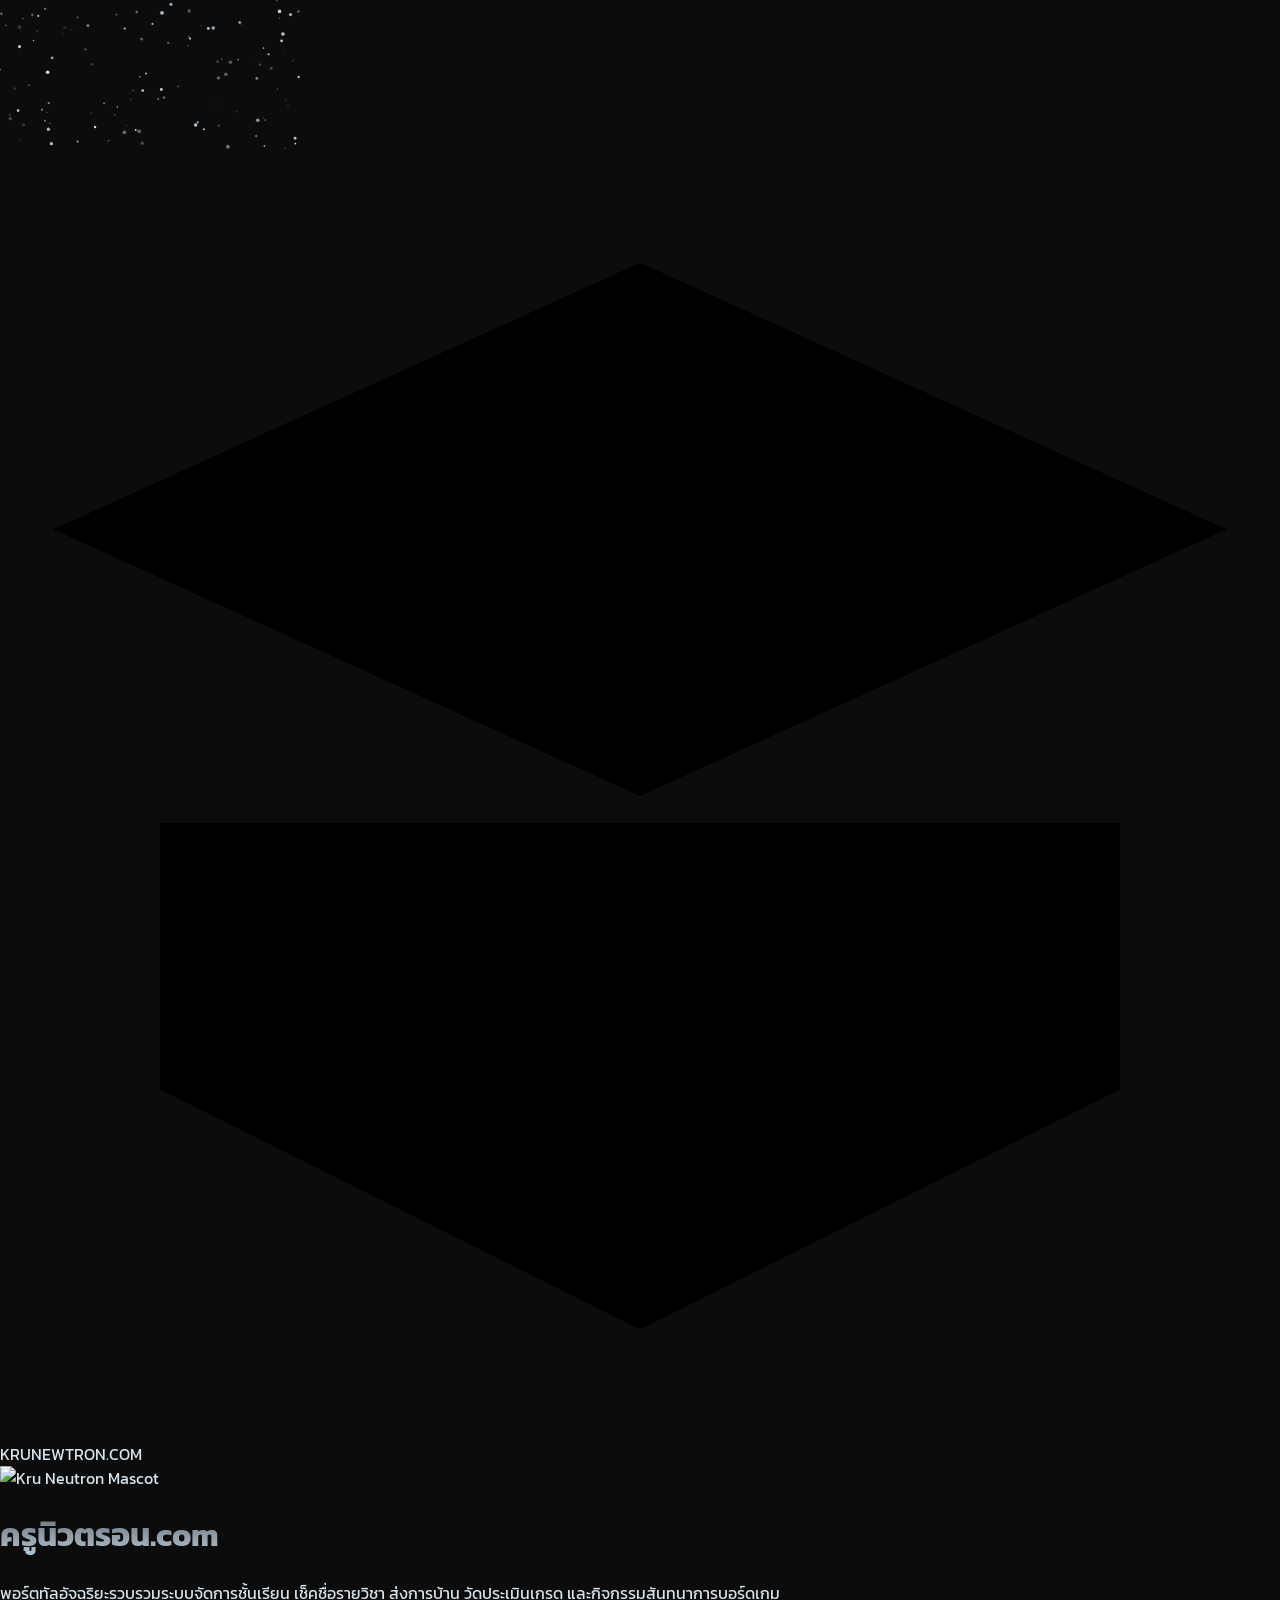
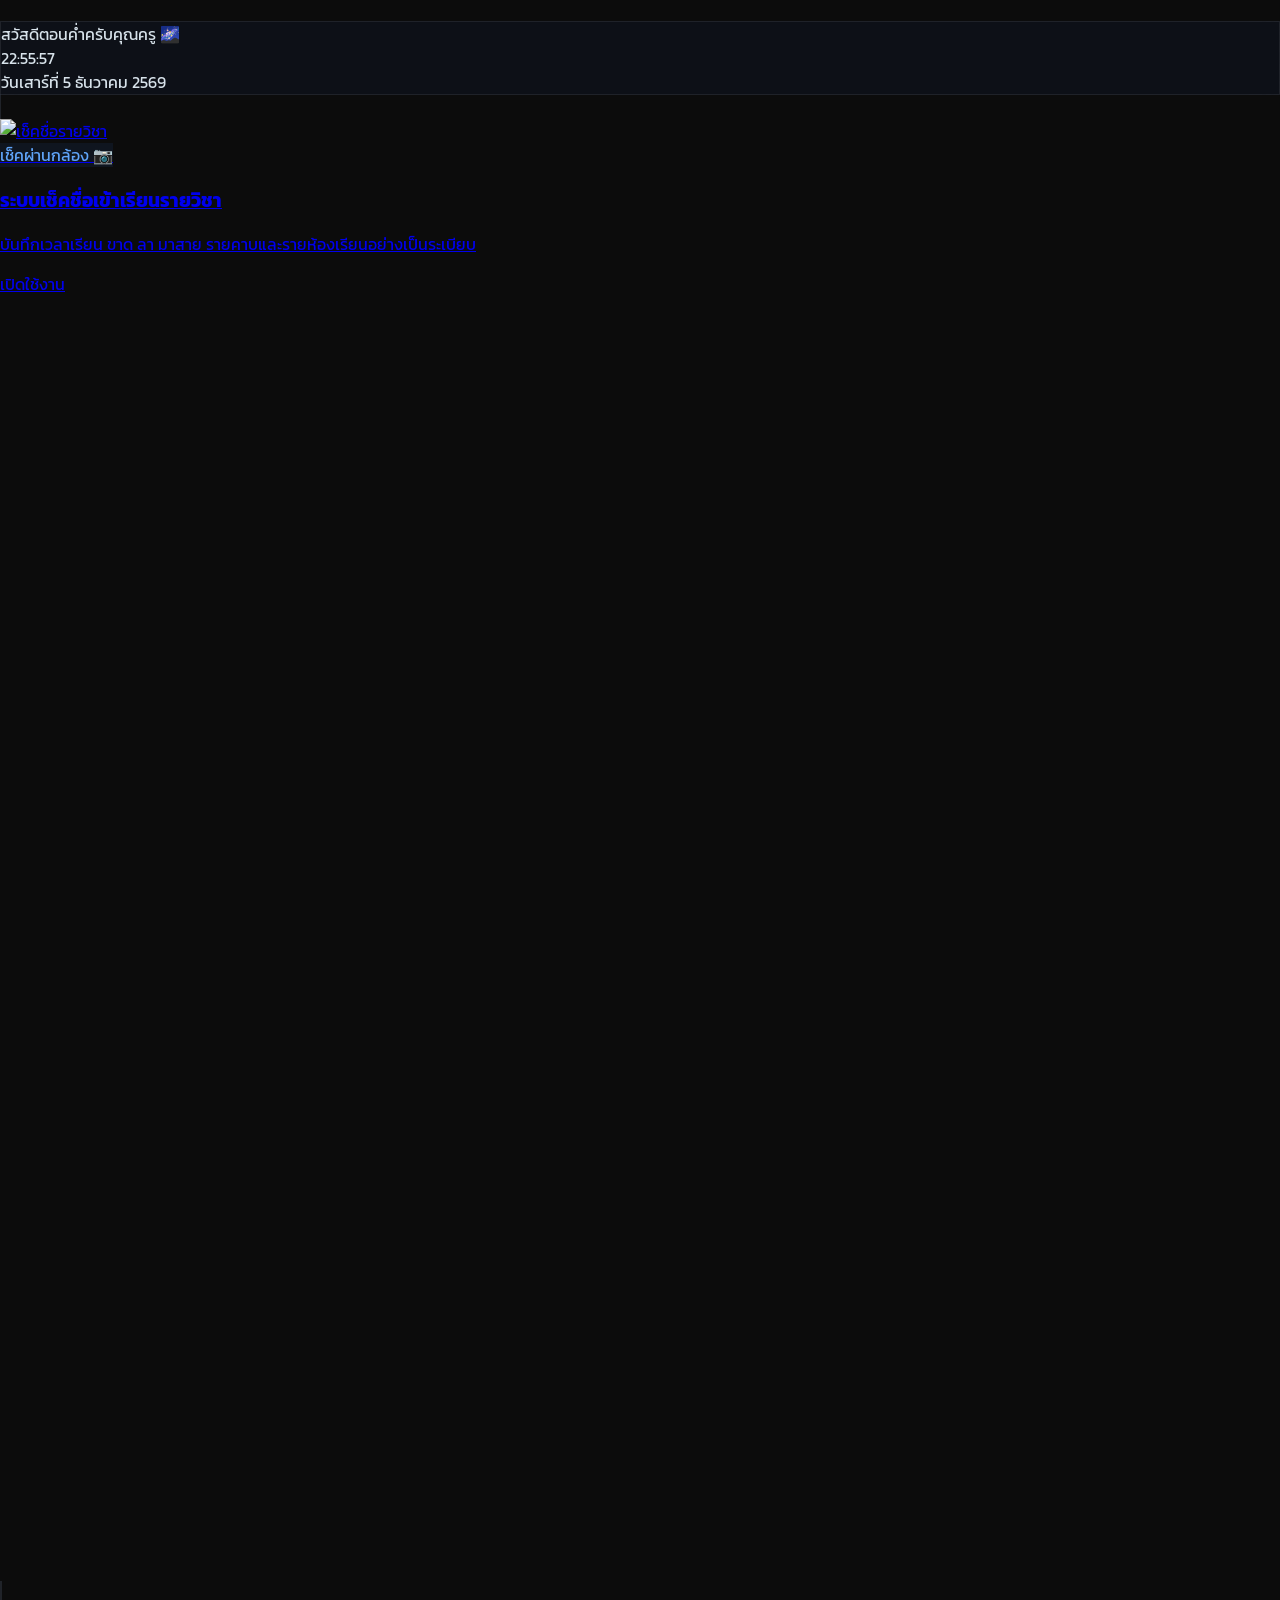
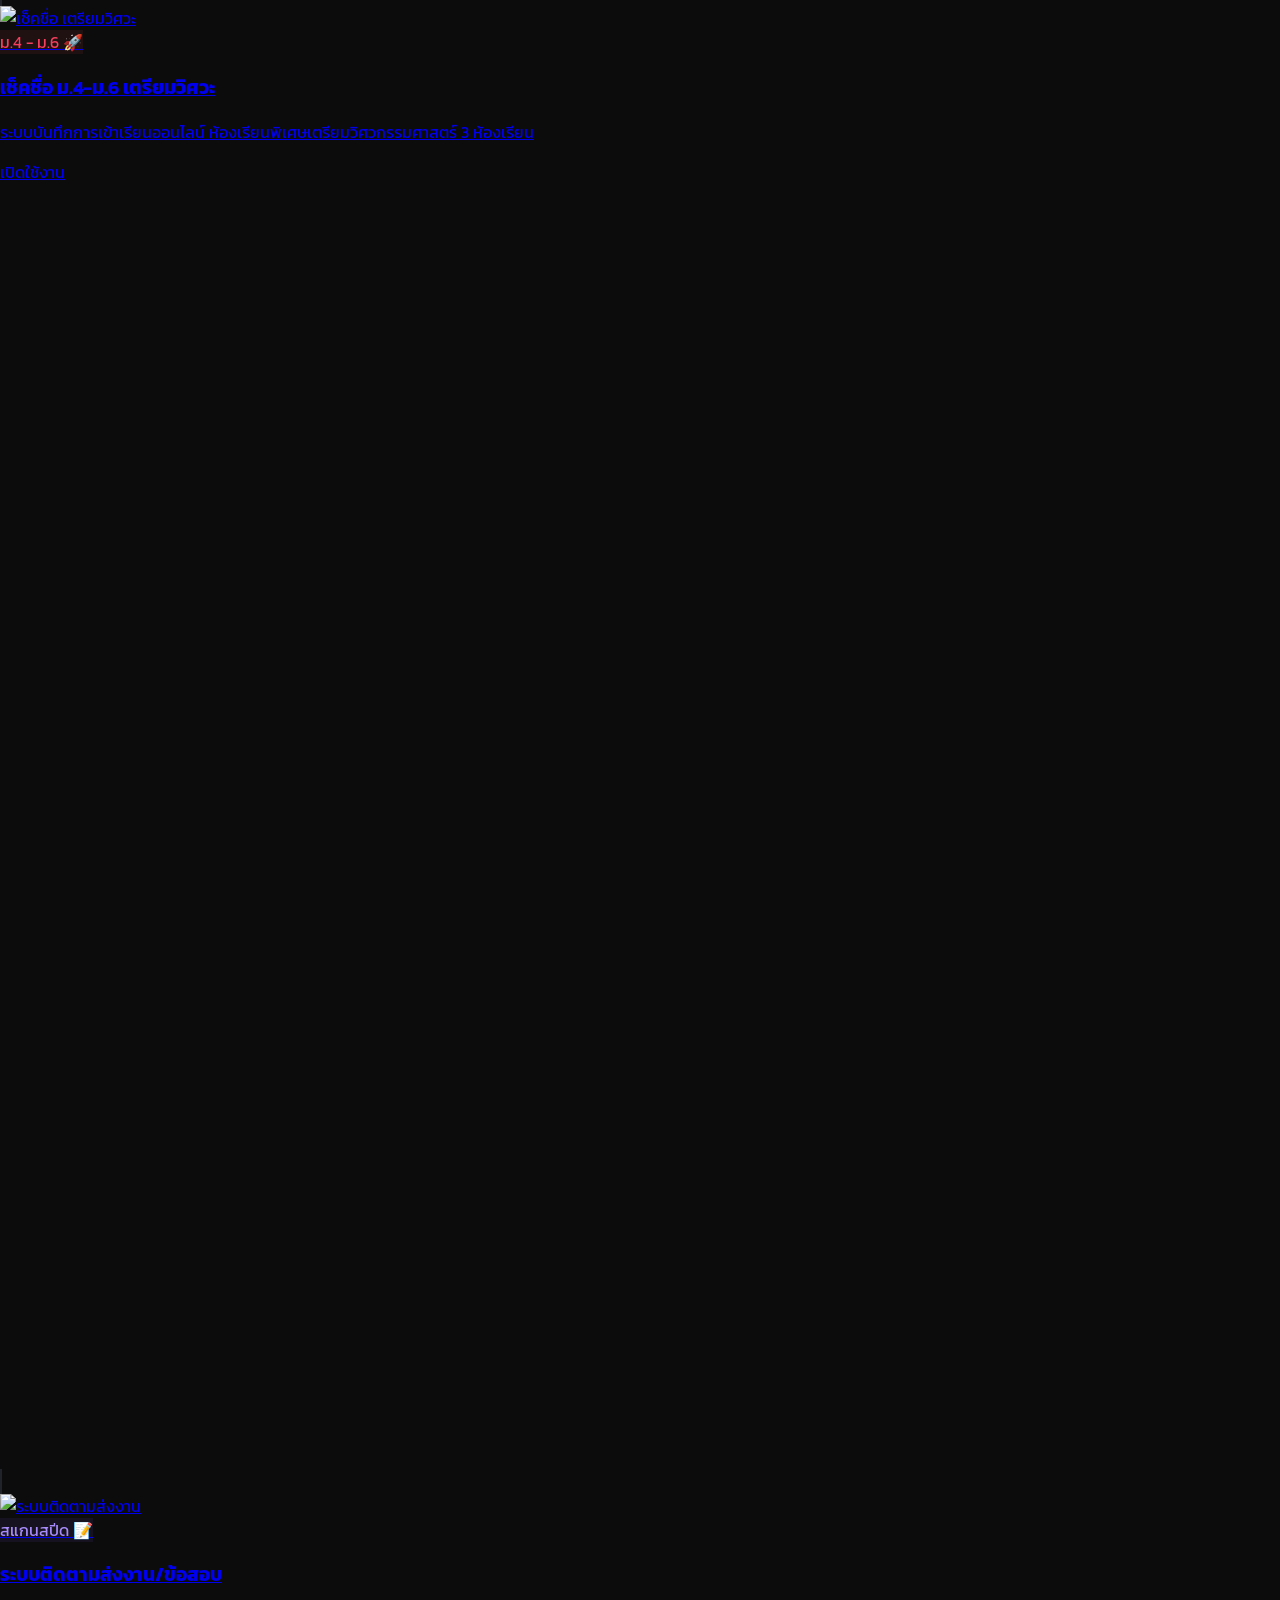
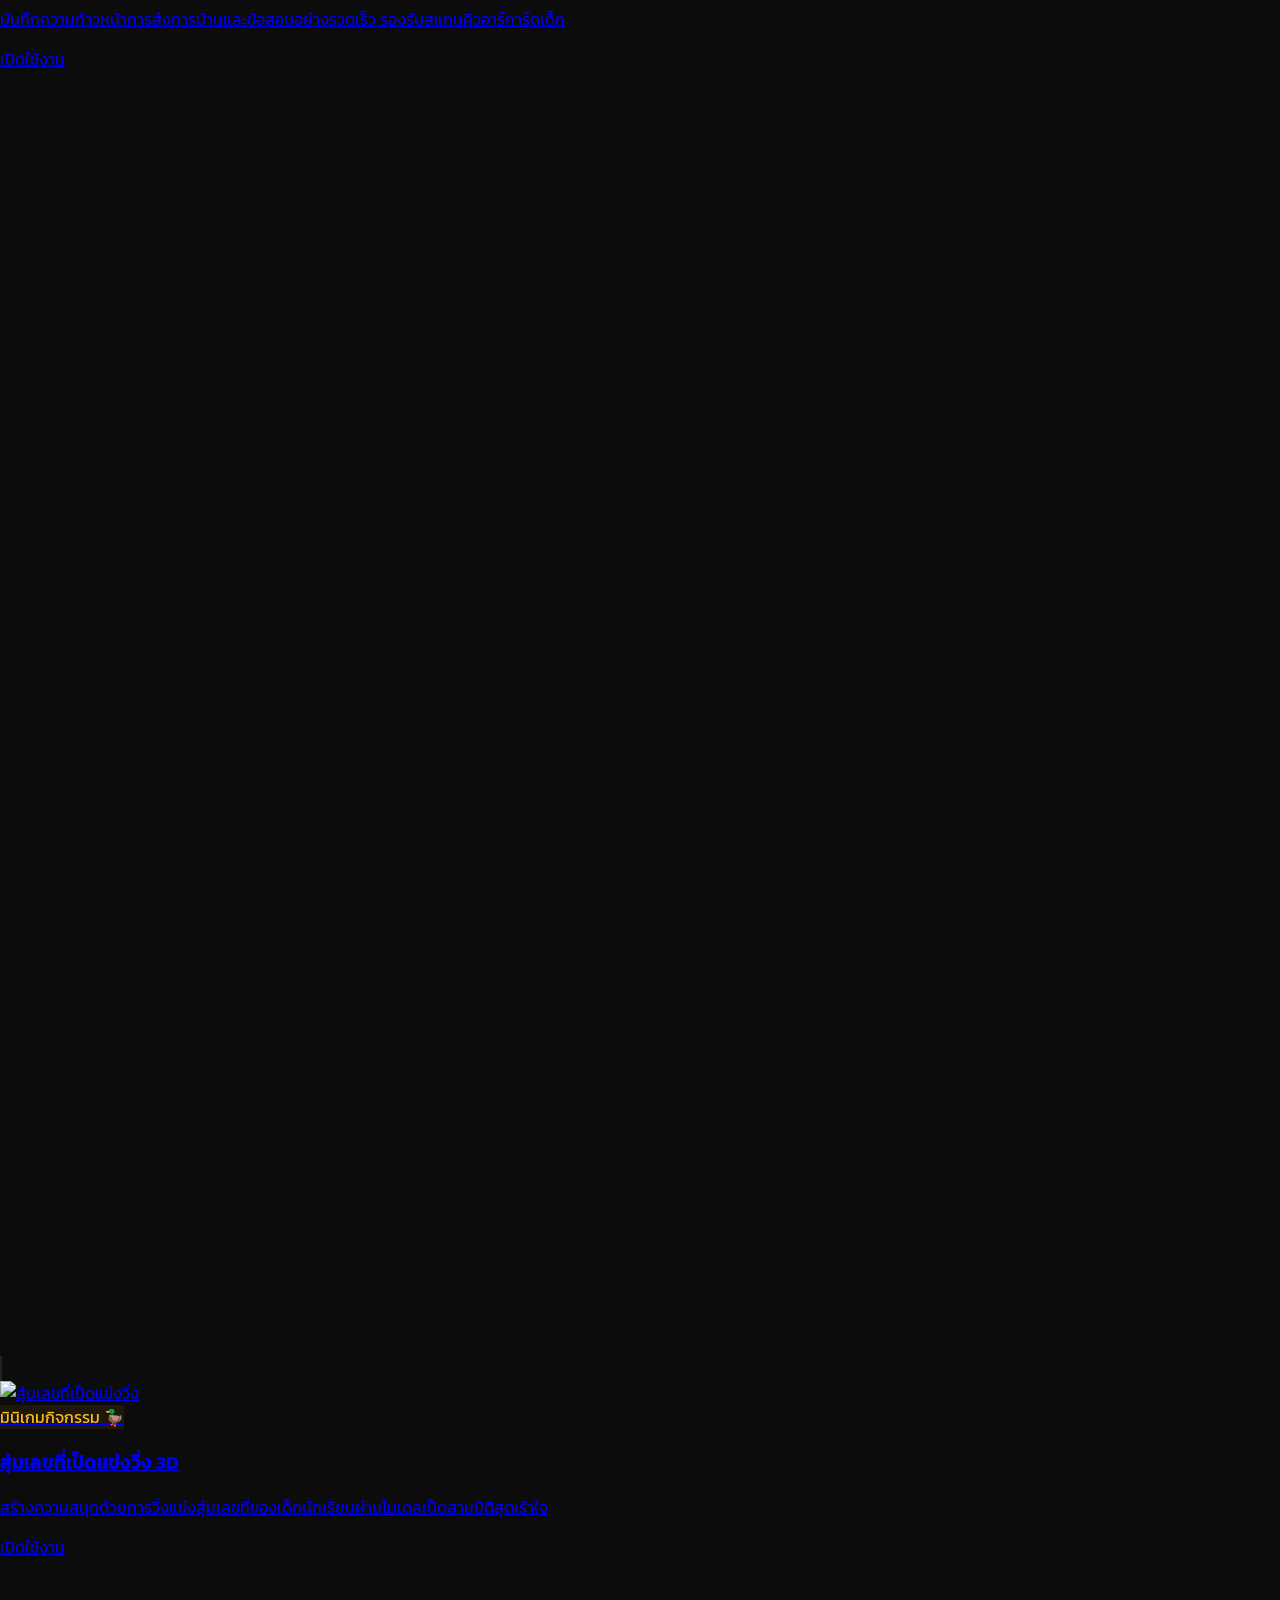
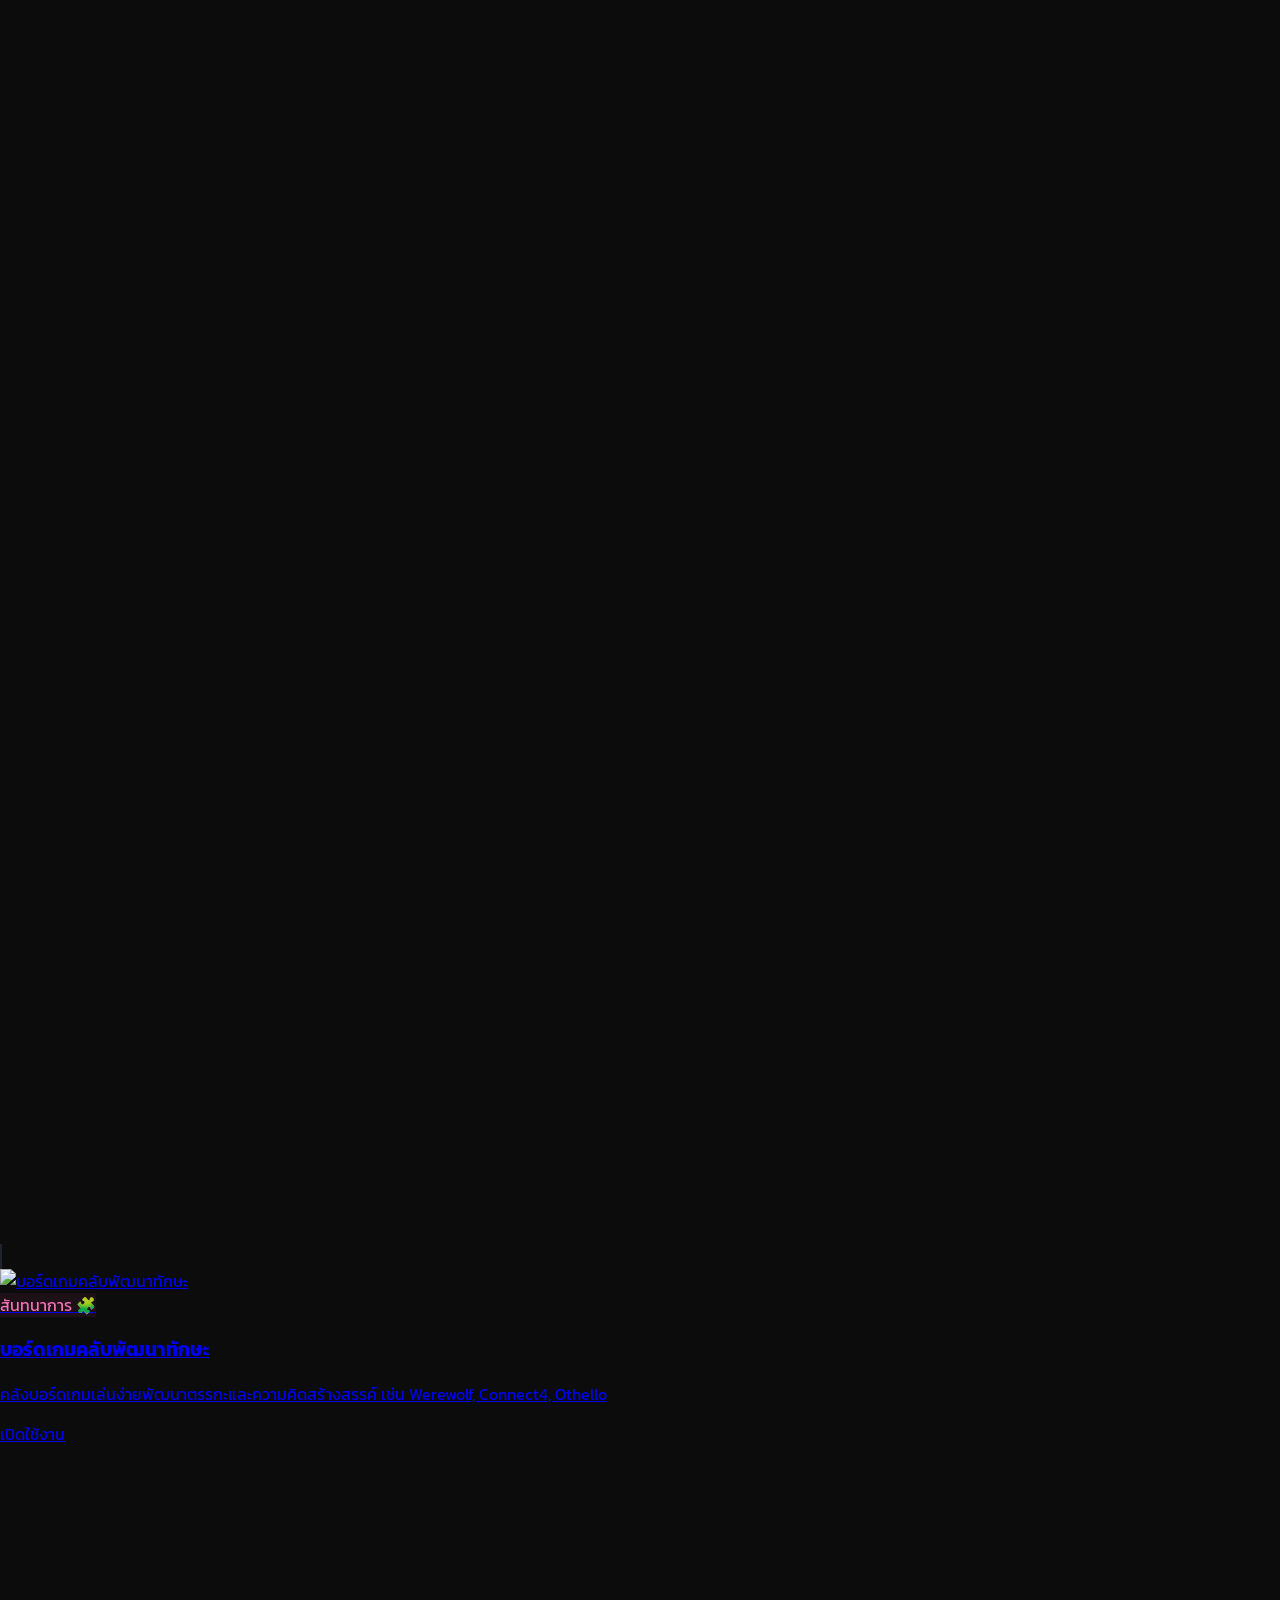
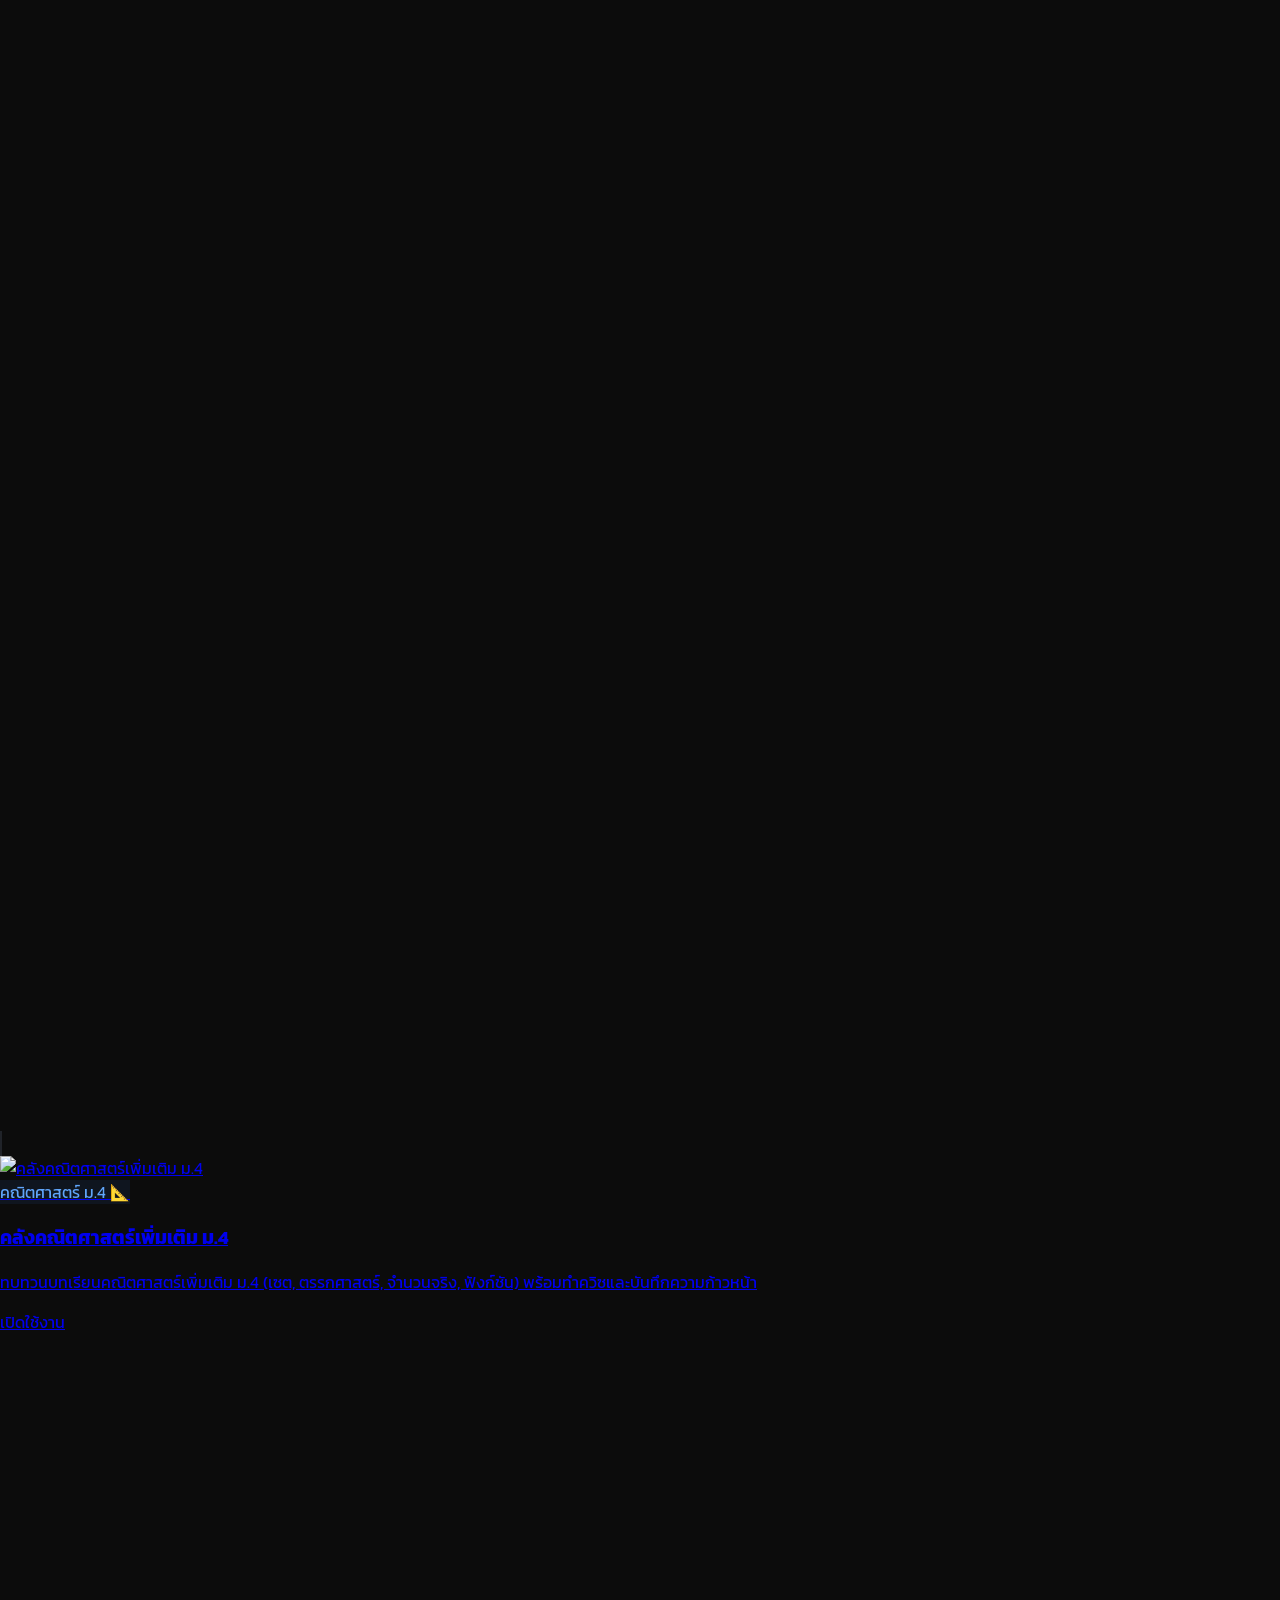
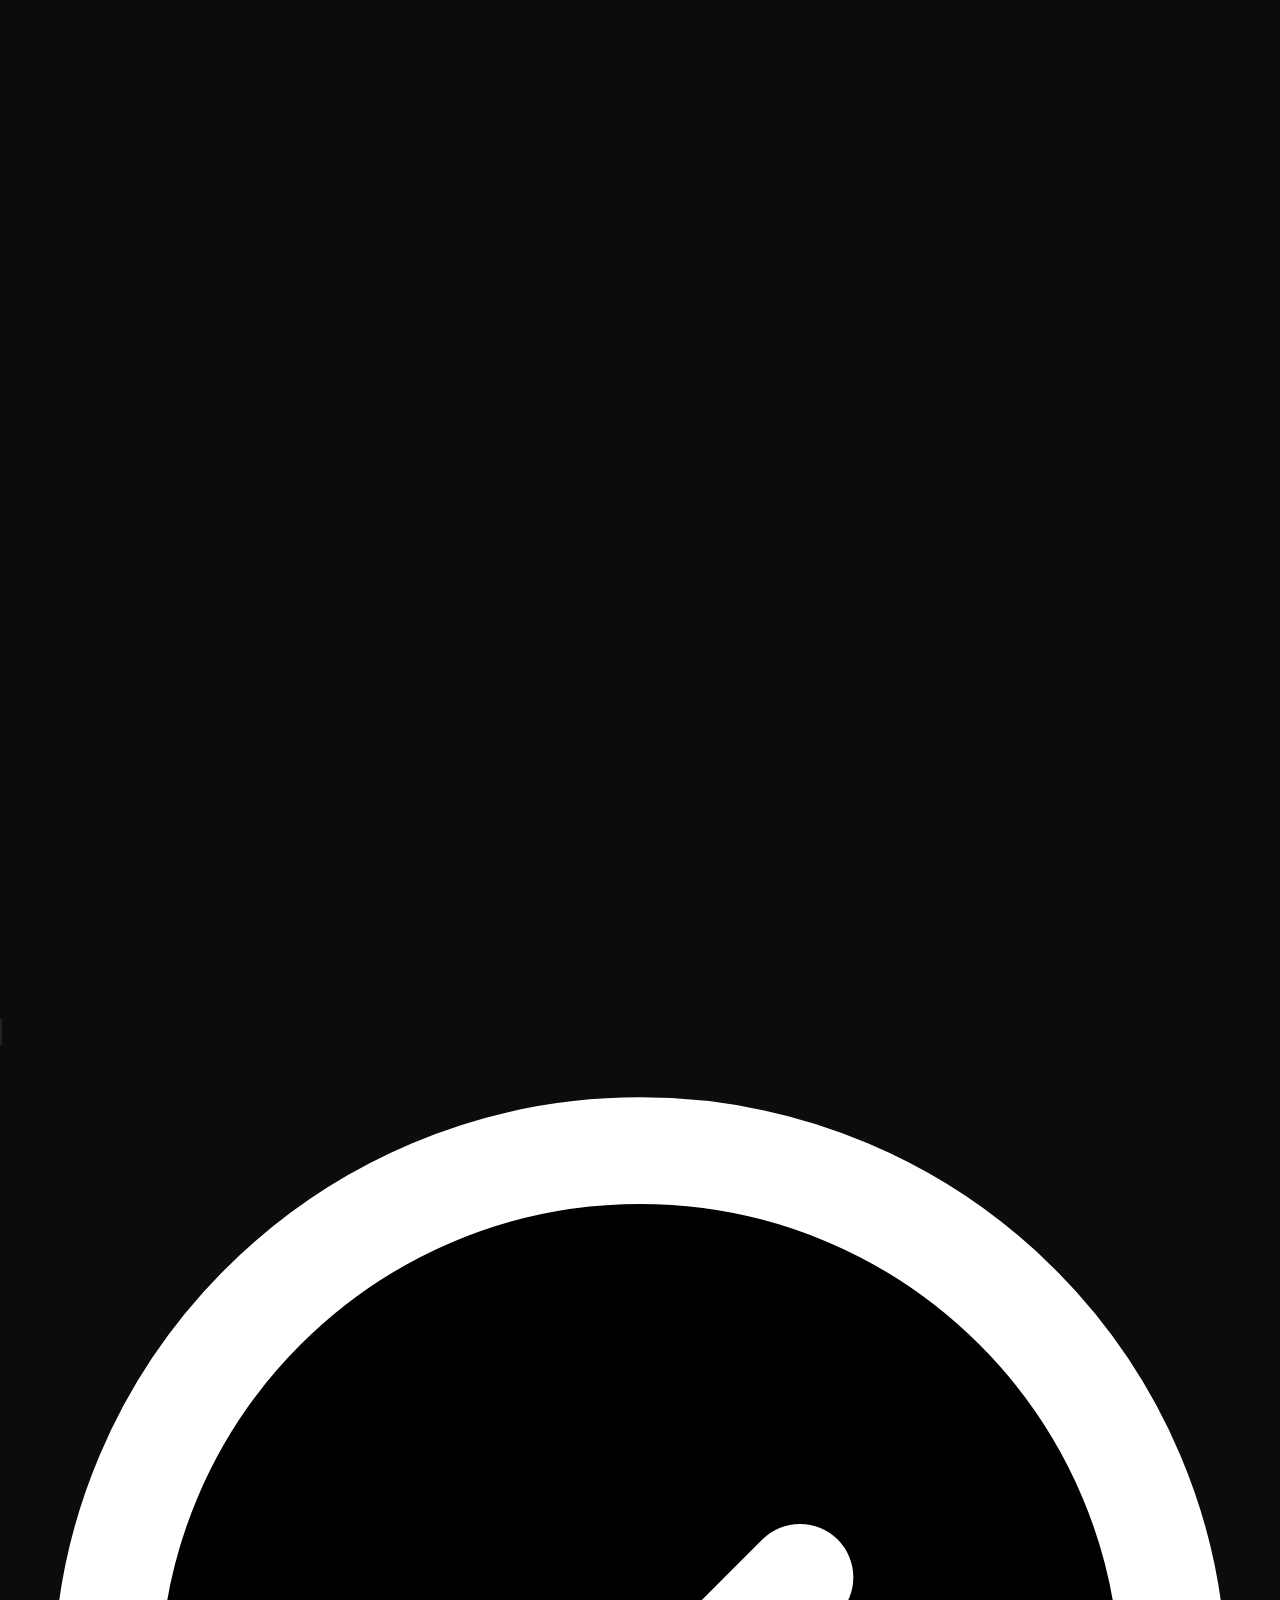
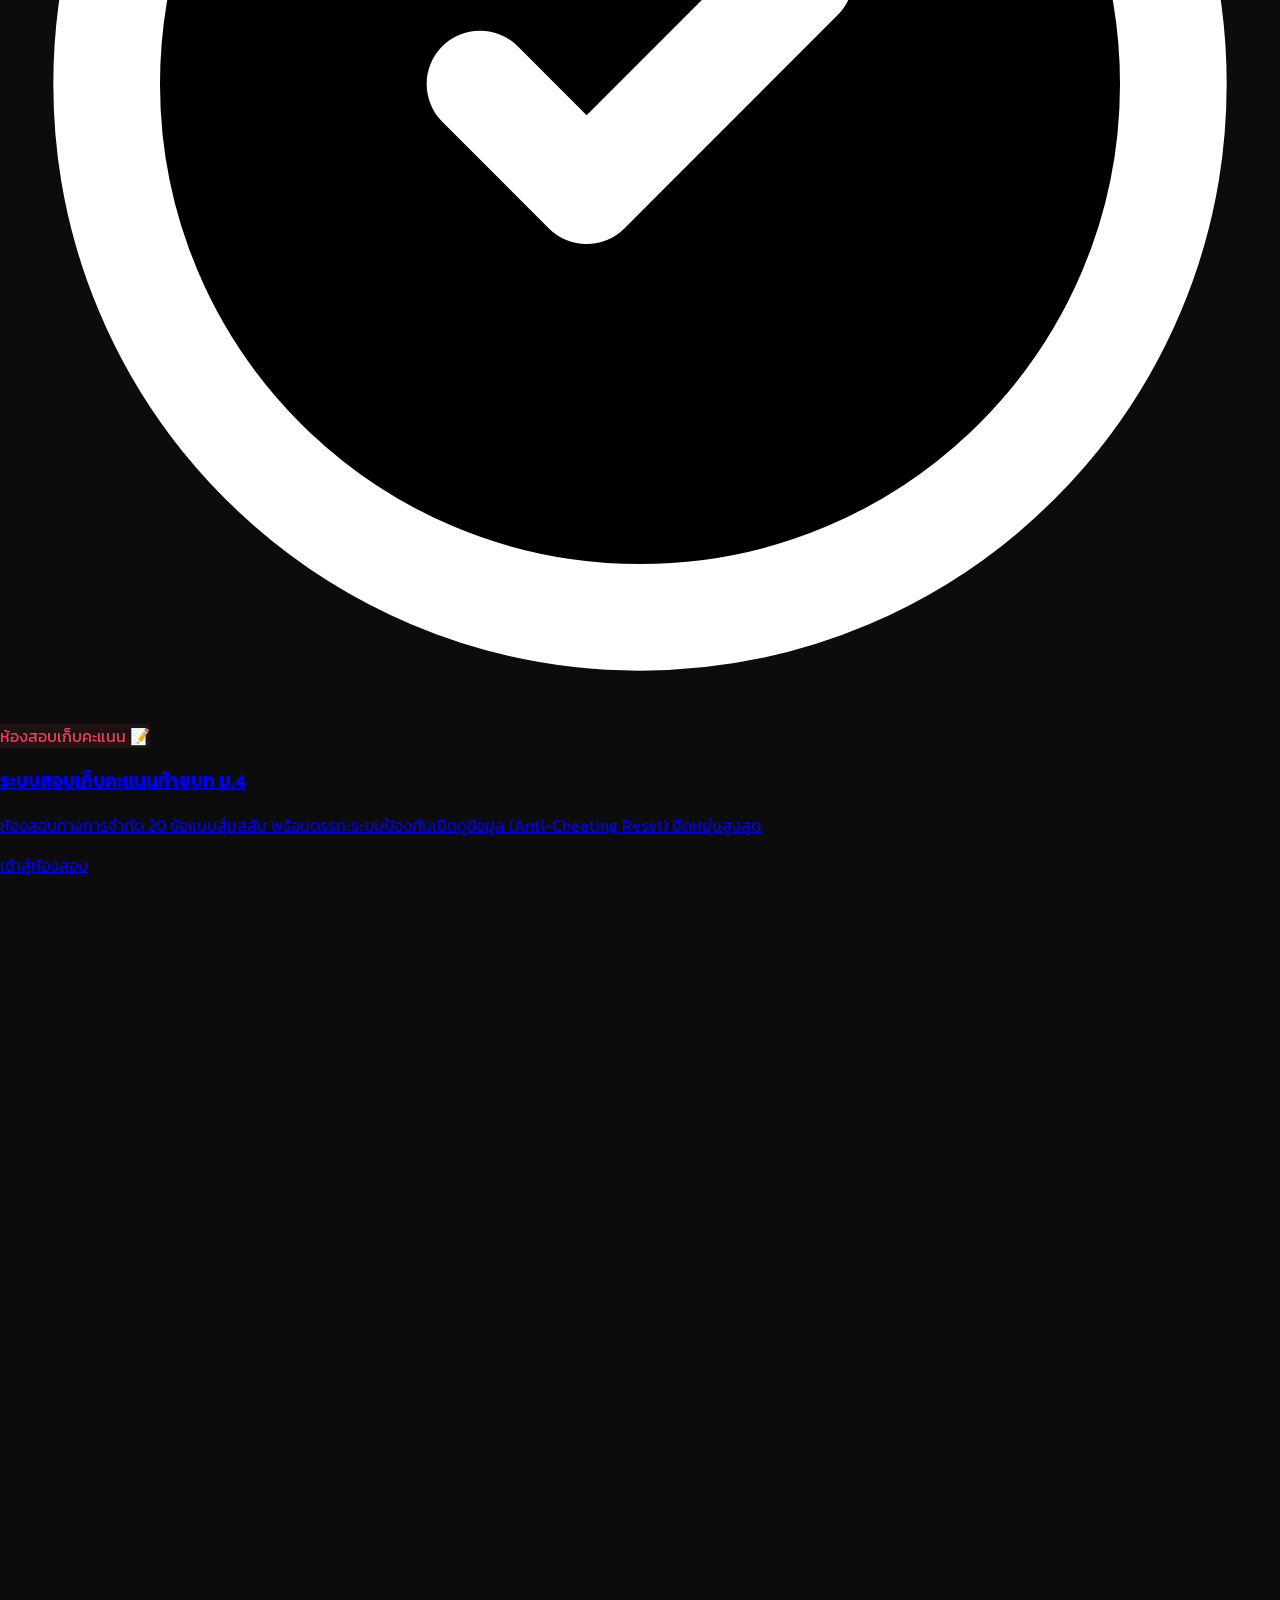
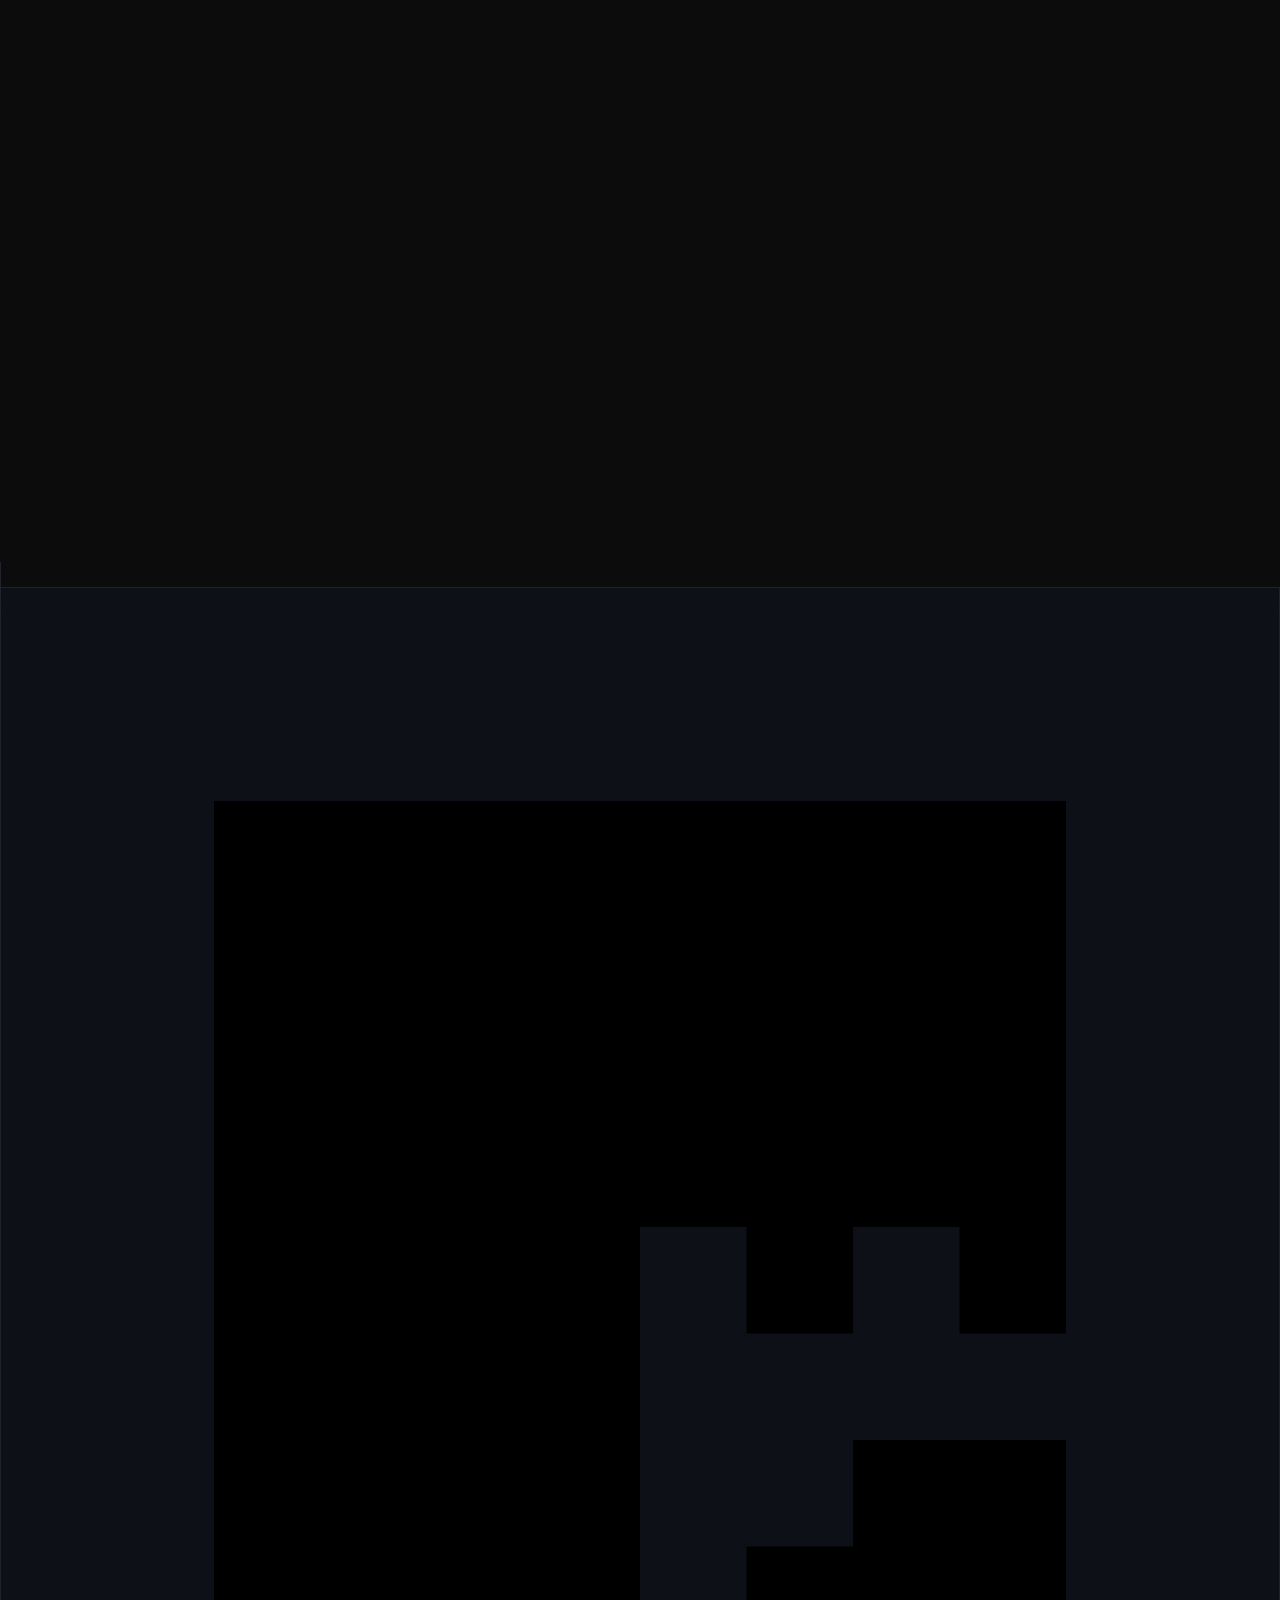
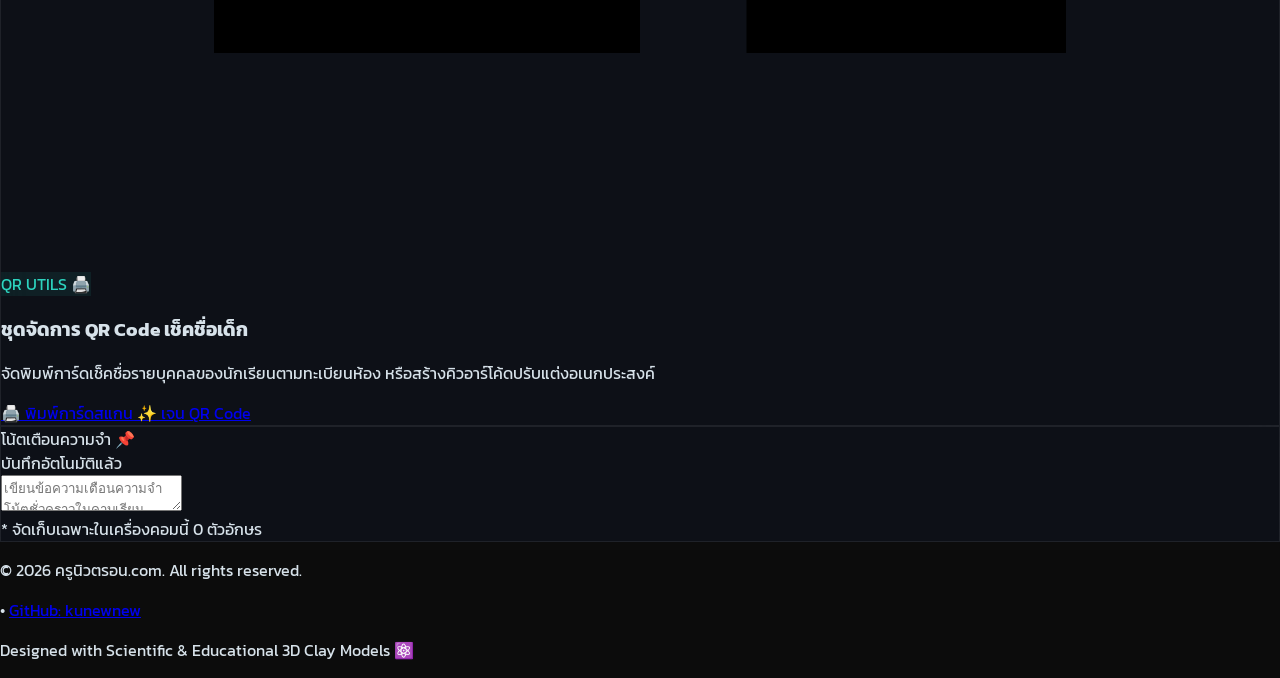
==== commit 2c704bee: "feat: upgrade Math Portal with 20-question randomized exams, easy-medium database, anti-cheating sys" ====
--- a/index.html
+++ b/index.html
@@ -80,12 +80,18 @@
       user-select: none;
     }
  
-    /* Glassmorphism style cards */
+    /* Glassmorphism style cards (Optimized: backdrop-filter on desktop only, higher opacity on mobile for fast GPU drawing) */
     .glass-card {
-      background: rgba(17, 24, 39, 0.45);
-      backdrop-filter: blur(16px);
+      background: rgba(17, 24, 39, 0.85);
       border: 1px solid rgba(255, 255, 255, 0.08);
       transition: all 0.3s cubic-bezier(0.4, 0, 0.2, 1);
+    }
+    @media (min-width: 1024px) {
+      .glass-card {
+        background: rgba(17, 24, 39, 0.45);
+        backdrop-filter: blur(16px);
+        -webkit-backdrop-filter: blur(16px);
+      }
     }
  
     /* Mascot breathing/floating float keyframes */
@@ -109,9 +115,9 @@
     <!-- Animated Twinkling Starfield Background -->
     <canvas id="starfield" class="fixed inset-0 w-full h-full pointer-events-none z-0"></canvas>
  
-    <!-- Ambient Background Glows -->
-    <div class="absolute top-[20%] left-[5%] w-[30vw] h-[30vw] rounded-full bg-accentpurple/5 blur-[120px] pointer-events-none z-0"></div>
-    <div class="absolute bottom-[20%] right-[5%] w-[25vw] h-[25vw] rounded-full bg-accentblue/5 blur-[120px] pointer-events-none z-0"></div>
+    <!-- Ambient Background Glows (Optimized: Desktop only to prevent expensive blur filters on mobile GPU) -->
+    <div class="hidden lg:block absolute top-[20%] left-[5%] w-[30vw] h-[30vw] rounded-full bg-accentpurple/5 blur-[120px] pointer-events-none z-0"></div>
+    <div class="hidden lg:block absolute bottom-[20%] right-[5%] w-[25vw] h-[25vw] rounded-full bg-accentblue/5 blur-[120px] pointer-events-none z-0"></div>
  
     <!-- ========================================================
          LEFT COLUMN: BRANDING, CLOCK, MASCOT (Desktop Fixed)
@@ -173,22 +179,9 @@
     <!-- ========================================================
          RIGHT COLUMN: MAIN APP CARDS GRID & TEXTAREA NOTE PAD
        ======================================================== -->
-    <div class="w-full lg:w-[65%] xl:w-[68%] p-6 sm:p-10 lg:p-12 overflow-y-auto z-10 flex flex-col justify-between">
-      
-      <!-- Content Wrapper -->
+    <div class="w-full lg:w-[65%] xl:w-[68%] p-6 sm:p-10 lg:p-12 lg:overflow-y-auto lg:h-screen z-10 flex flex-col justify-between">
+      
       <div>
-        <!-- Heading Label -->
-        <div class="mb-6 flex justify-between items-center">
-          <div class="flex items-center gap-2">
-            <span class="inline-block w-2.5 h-2.5 rounded-full bg-accentpurple animate-pulse" />
-            <h2 class="text-xs sm:text-sm uppercase tracking-widest font-semibold text-white">
-              คลังเครื่องมือจัดการเรียนการสอน
-            </h2>
-          </div>
-          <span class="text-[10px] sm:text-xs font-light text-textlight/40">
-            เลือกหัวข้อเพื่อเริ่มเข้าใช้งานระบบ
-          </span>
-        </div>
  
         <!-- Sub-Apps Cards Grid (6 apps) -->
         <div class="grid grid-cols-1 md:grid-cols-2 gap-4">
@@ -346,8 +339,68 @@
               </svg>
             </div>
           </a>
- 
-          <!-- Card 6: QR Code Management Tools (Dual Link) -->
+
+          <!-- Card 6: คลังคณิตศาสตร์เพิ่มเติม ม.4 -->
+          <a href="learning/index.html" class="glass-card p-5 rounded-2xl flex flex-col justify-between min-h-[160px] cursor-pointer group hover:border-accentblue hover:shadow-[0_0_20px_rgba(59,130,246,0.15)]">
+            <div>
+              <div class="flex justify-between items-start mb-3">
+                <div class="w-12 h-12 rounded-xl bg-white/[0.03] border border-white/5 flex items-center justify-center">
+                  <img 
+                    src="images/atom.png" 
+                    alt="คลังคณิตศาสตร์เพิ่มเติม ม.4" 
+                    class="w-8 h-8 object-contain pointer-events-none group-hover:scale-110 transition-transform duration-300"
+                    style="mix-blend-mode: screen;"
+                  />
+                </div>
+                <span class="text-[9px] font-bold px-2.5 py-0.5 rounded-full border" style="color: #60a5fa; border-color: #60a5fa; background: rgba(59, 130, 246, 0.08);">
+                  คณิตศาสตร์ ม.4 📐
+                </span>
+              </div>
+              <h3 class="font-bold text-sm sm:text-base text-white tracking-wide">
+                คลังคณิตศาสตร์เพิ่มเติม ม.4
+              </h3>
+              <p class="text-[11px] sm:text-xs text-textlight/55 font-light mt-1.5 leading-relaxed">
+                ทบทวนบทเรียนคณิตศาสตร์เพิ่มเติม ม.4 (เซต, ตรรกศาสตร์, จำนวนจริง, ฟังก์ชัน) พร้อมทำควิซและบันทึกความก้าวหน้า
+              </p>
+            </div>
+            <div class="flex items-center gap-1.5 text-xs font-semibold text-accentemerald tracking-wider mt-4">
+              เปิดใช้งาน
+              <svg class="w-3.5 h-3.5 fill-none stroke-current stroke-[2.5] transition-transform duration-200 group-hover:translate-x-1" viewBox="0 0 24 24">
+                <path d="M5 12H19M19 12L12 5M19 12L12 19" stroke-linecap="round" stroke-linejoin="round"/>
+              </svg>
+            </div>
+          </a>
+
+          <!-- Card 7: ระบบสอบเก็บคะแนน ม.4 -->
+          <a href="exam/index.html" class="glass-card p-5 rounded-2xl flex flex-col justify-between min-h-[160px] cursor-pointer group hover:border-accentred hover:shadow-[0_0_20px_rgba(244,63,94,0.15)]">
+            <div>
+              <div class="flex justify-between items-start mb-3">
+                <div class="w-12 h-12 rounded-xl bg-white/[0.03] border border-white/5 flex items-center justify-center">
+                  <svg viewBox="0 0 24 24" class="w-7 h-7 fill-none stroke-accentred stroke-[2.5] group-hover:scale-110 transition-transform duration-300" style="margin-left: auto; margin-right: auto; display: block;">
+                    <path d="M12 22C17.5228 22 22 17.5228 22 12C22 6.47715 17.5228 2 12 2C6.47715 2 2 6.47715 2 12C2 17.5228 6.47715 22 12 22Z" stroke="white" stroke-width="2"/>
+                    <path d="M9 12L11 14L15 10" stroke="white" stroke-width="2" stroke-linecap="round" stroke-linejoin="round"/>
+                  </svg>
+                </div>
+                <span class="text-[9px] font-bold px-2.5 py-0.5 rounded-full border" style="color: #f43f5e; border-color: #f43f5e; background: rgba(244, 63, 94, 0.08);">
+                  ห้องสอบเก็บคะแนน 📝
+                </span>
+              </div>
+              <h3 class="font-bold text-sm sm:text-base text-white tracking-wide">
+                ระบบสอบเก็บคะแนนท้ายบท ม.4
+              </h3>
+              <p class="text-[11px] sm:text-xs text-textlight/55 font-light mt-1.5 leading-relaxed">
+                ห้องสอบทางการจำกัด 20 ข้อแบบสุ่มสลับ พร้อมตรรกะระบบป้องกันเปิดดูข้อมูล (Anti-Cheating Reset) ยืดหยุ่นสูงสุด
+              </p>
+            </div>
+            <div class="flex items-center gap-1.5 text-xs font-semibold text-accentemerald tracking-wider mt-4">
+              เข้าสู่ห้องสอบ
+              <svg class="w-3.5 h-3.5 fill-none stroke-current stroke-[2.5] transition-transform duration-200 group-hover:translate-x-1" viewBox="0 0 24 24">
+                <path d="M5 12H19M19 12L12 5M19 12L12 19" stroke-linecap="round" stroke-linejoin="round"/>
+              </svg>
+            </div>
+          </a>
+
+          <!-- Card 8: QR Code Management Tools (Dual Link) -->
           <div class="glass-card p-5 rounded-2xl flex flex-col justify-between min-h-[160px] hover:border-accentteal hover:shadow-[0_0_20px_rgba(45,212,191,0.15)]">
             <div>
               <div class="flex justify-between items-start mb-3">
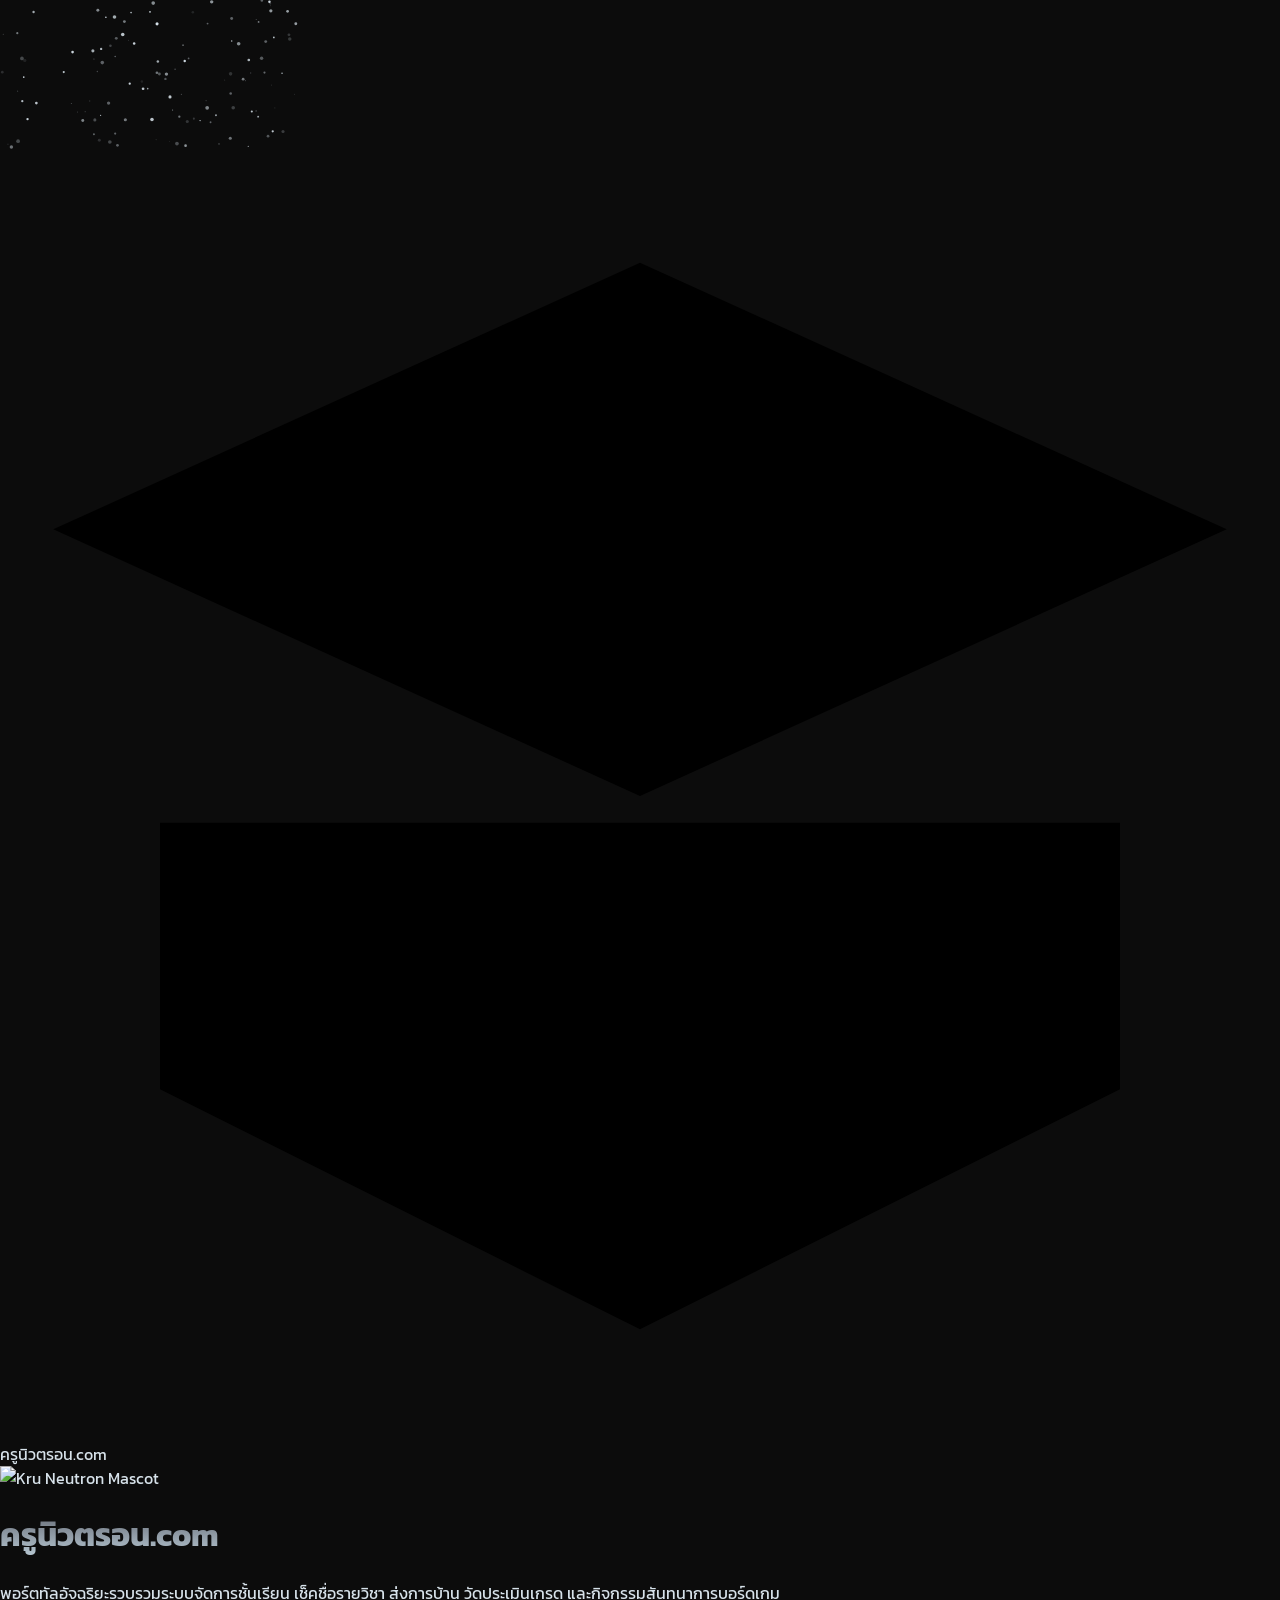
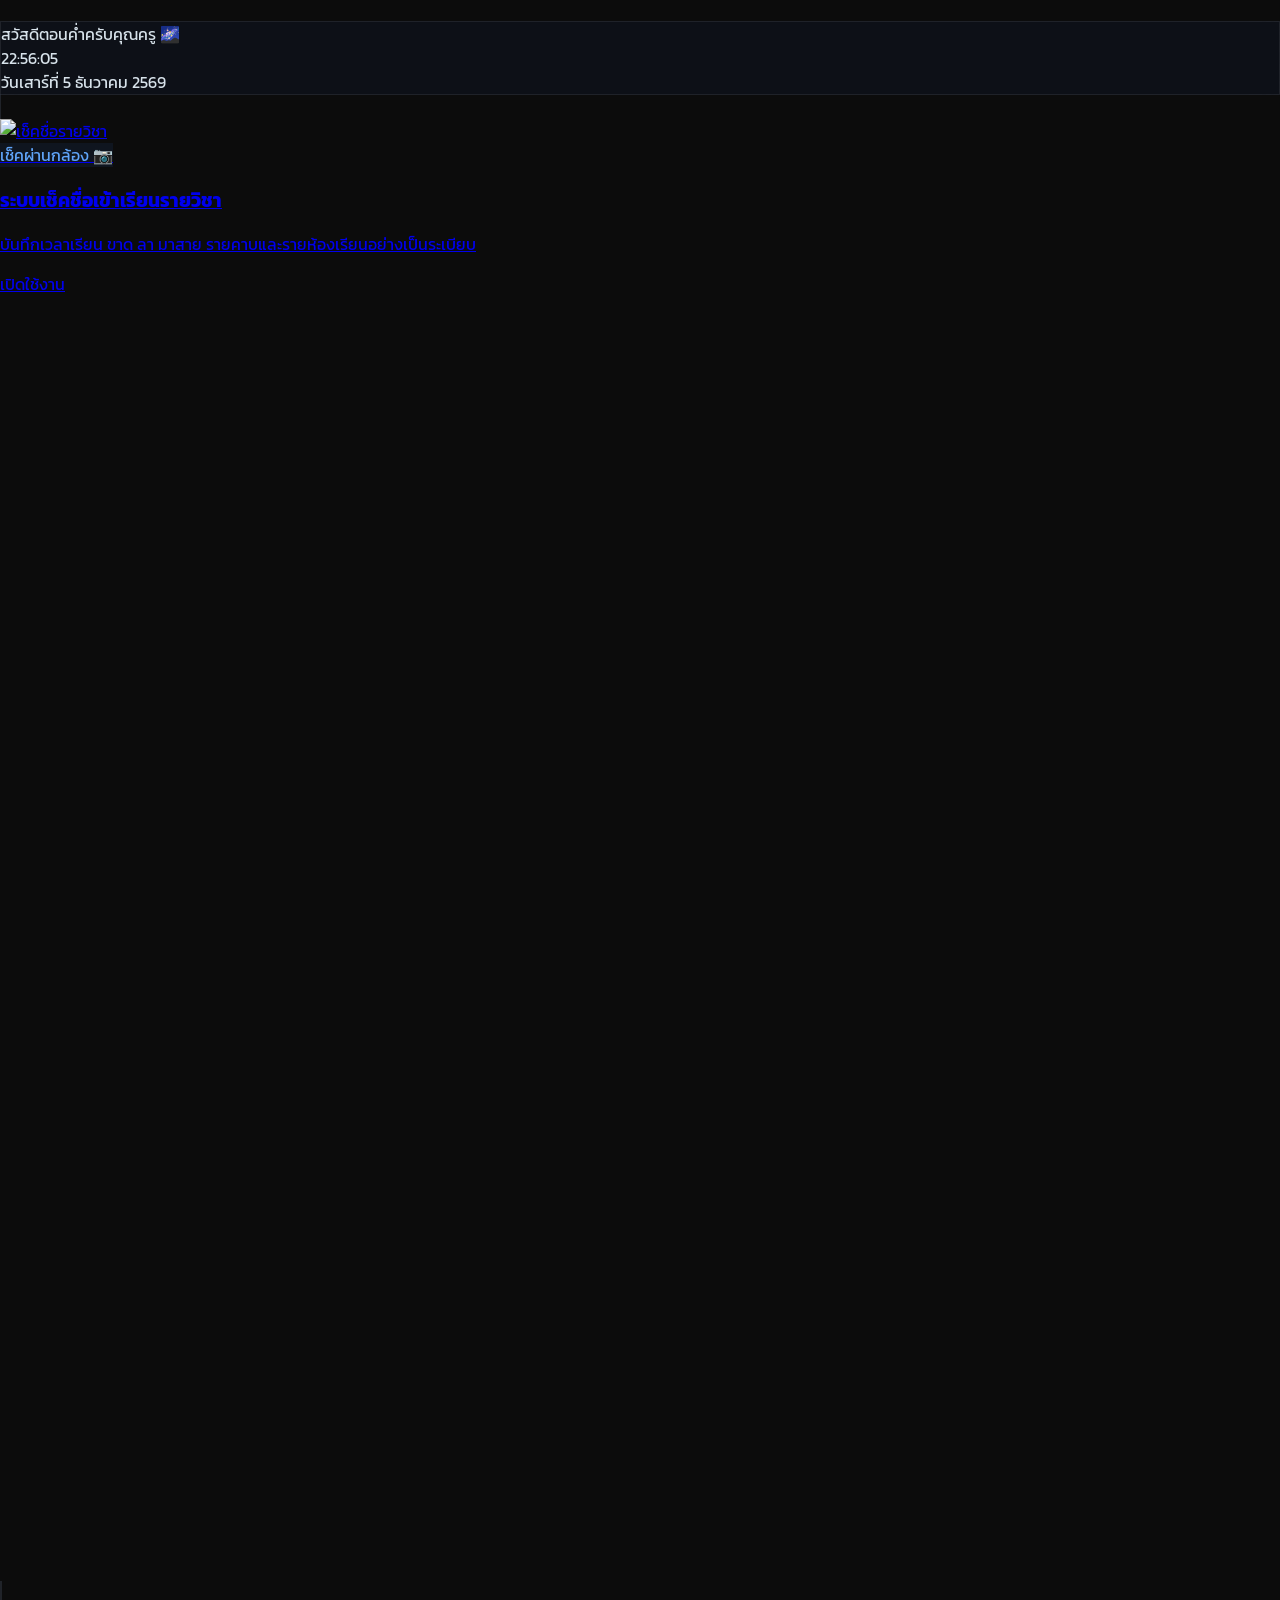
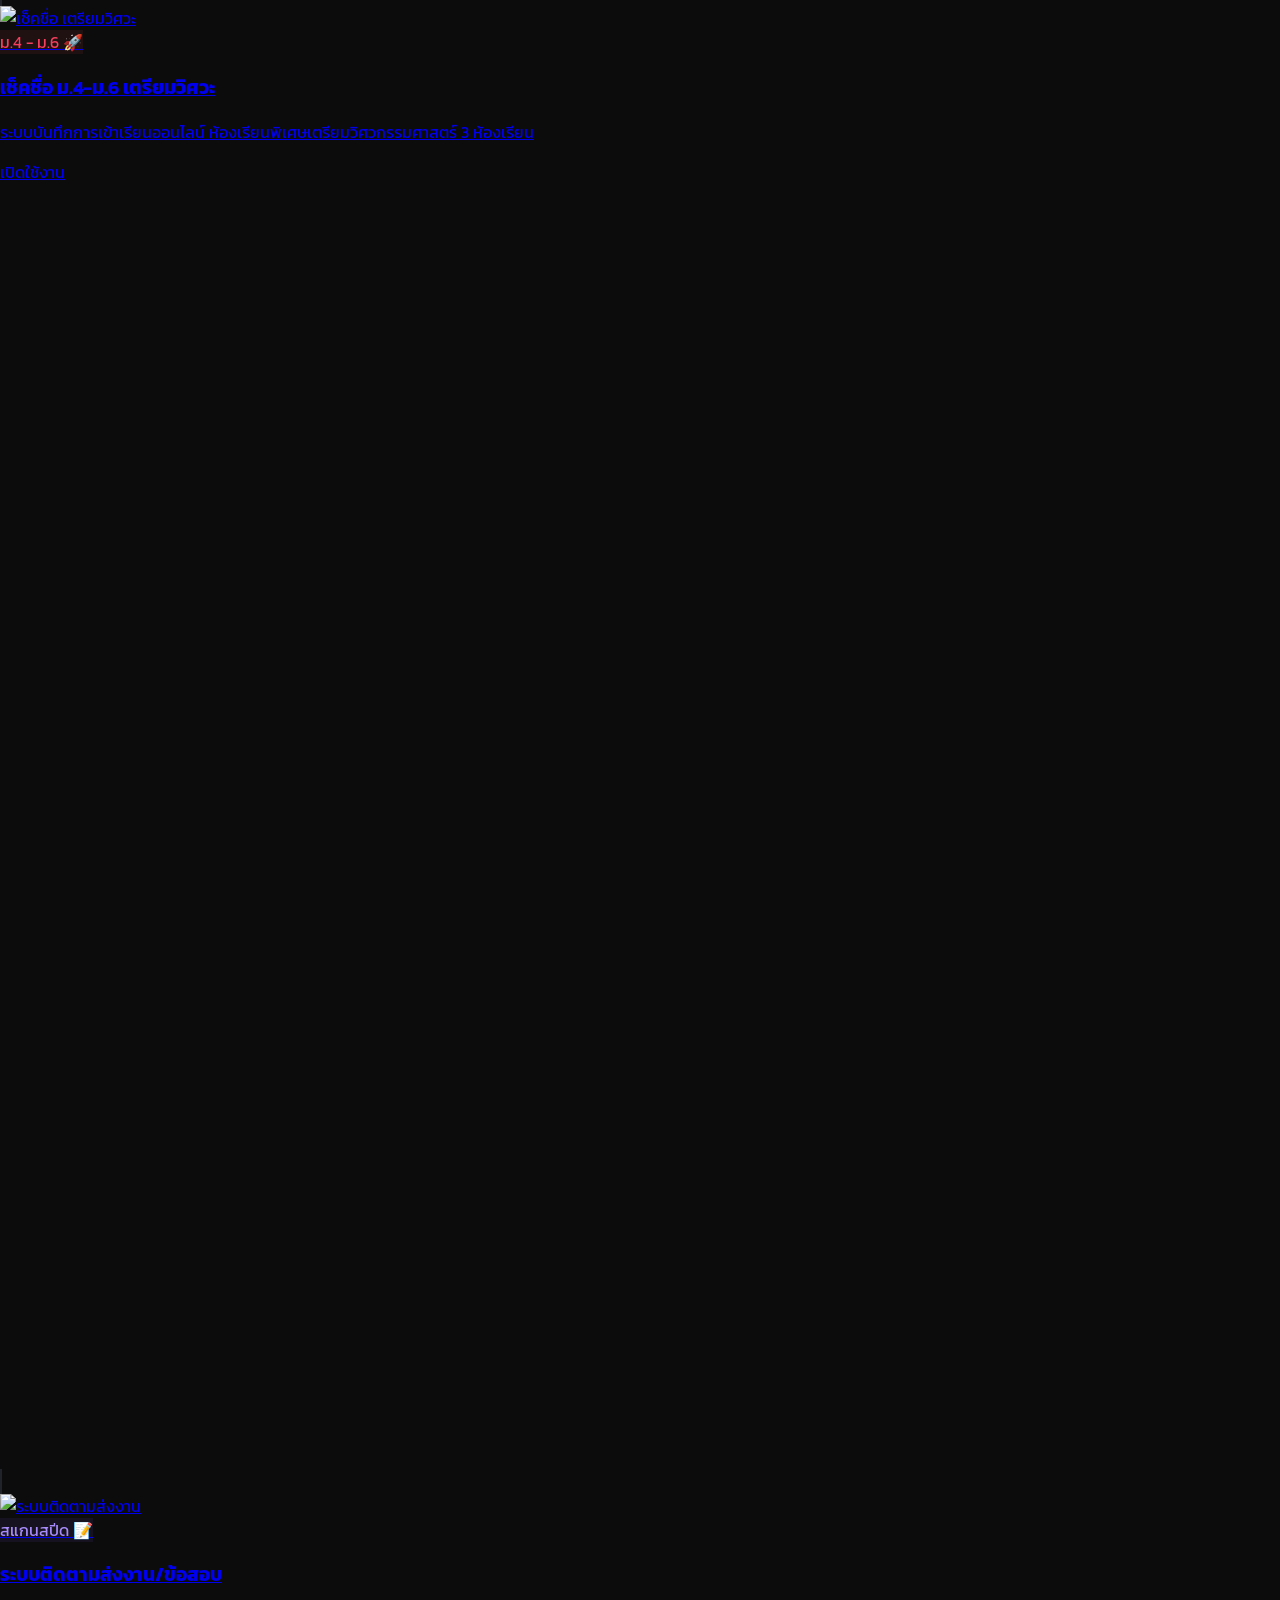
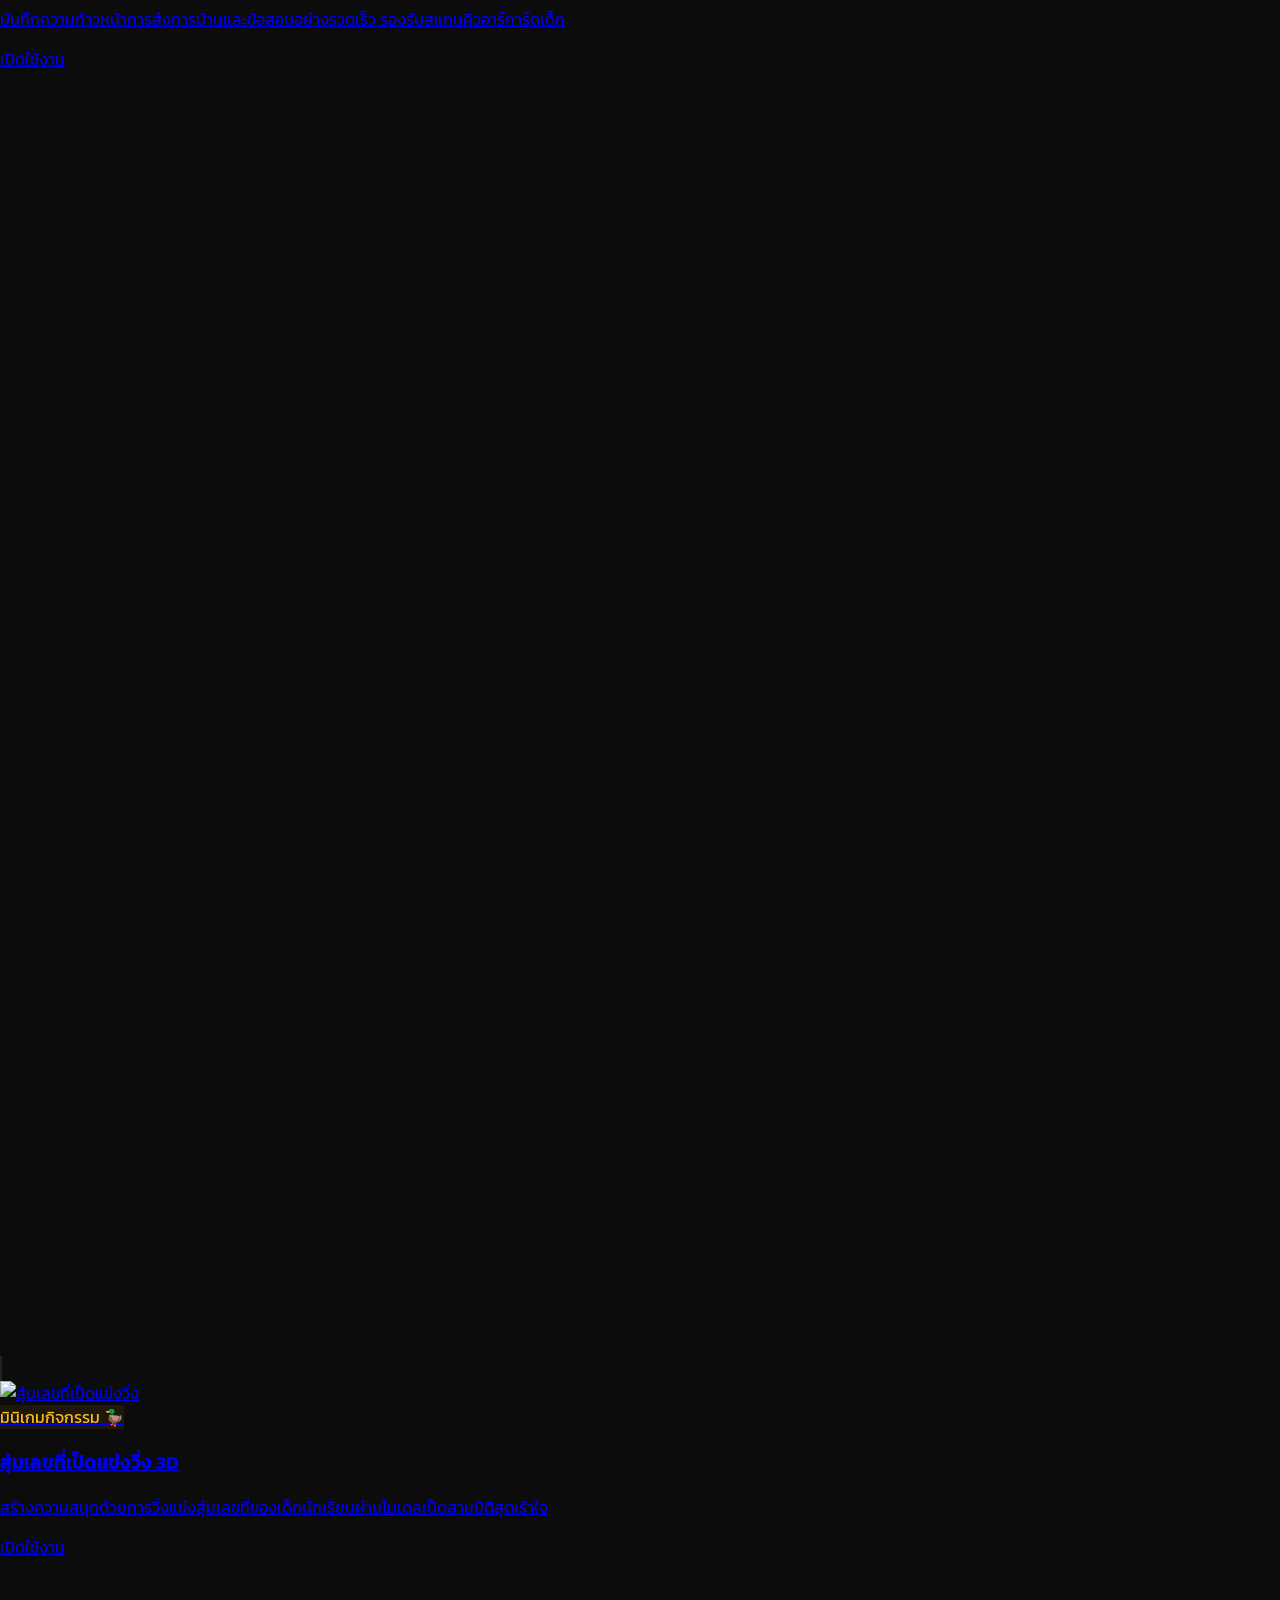
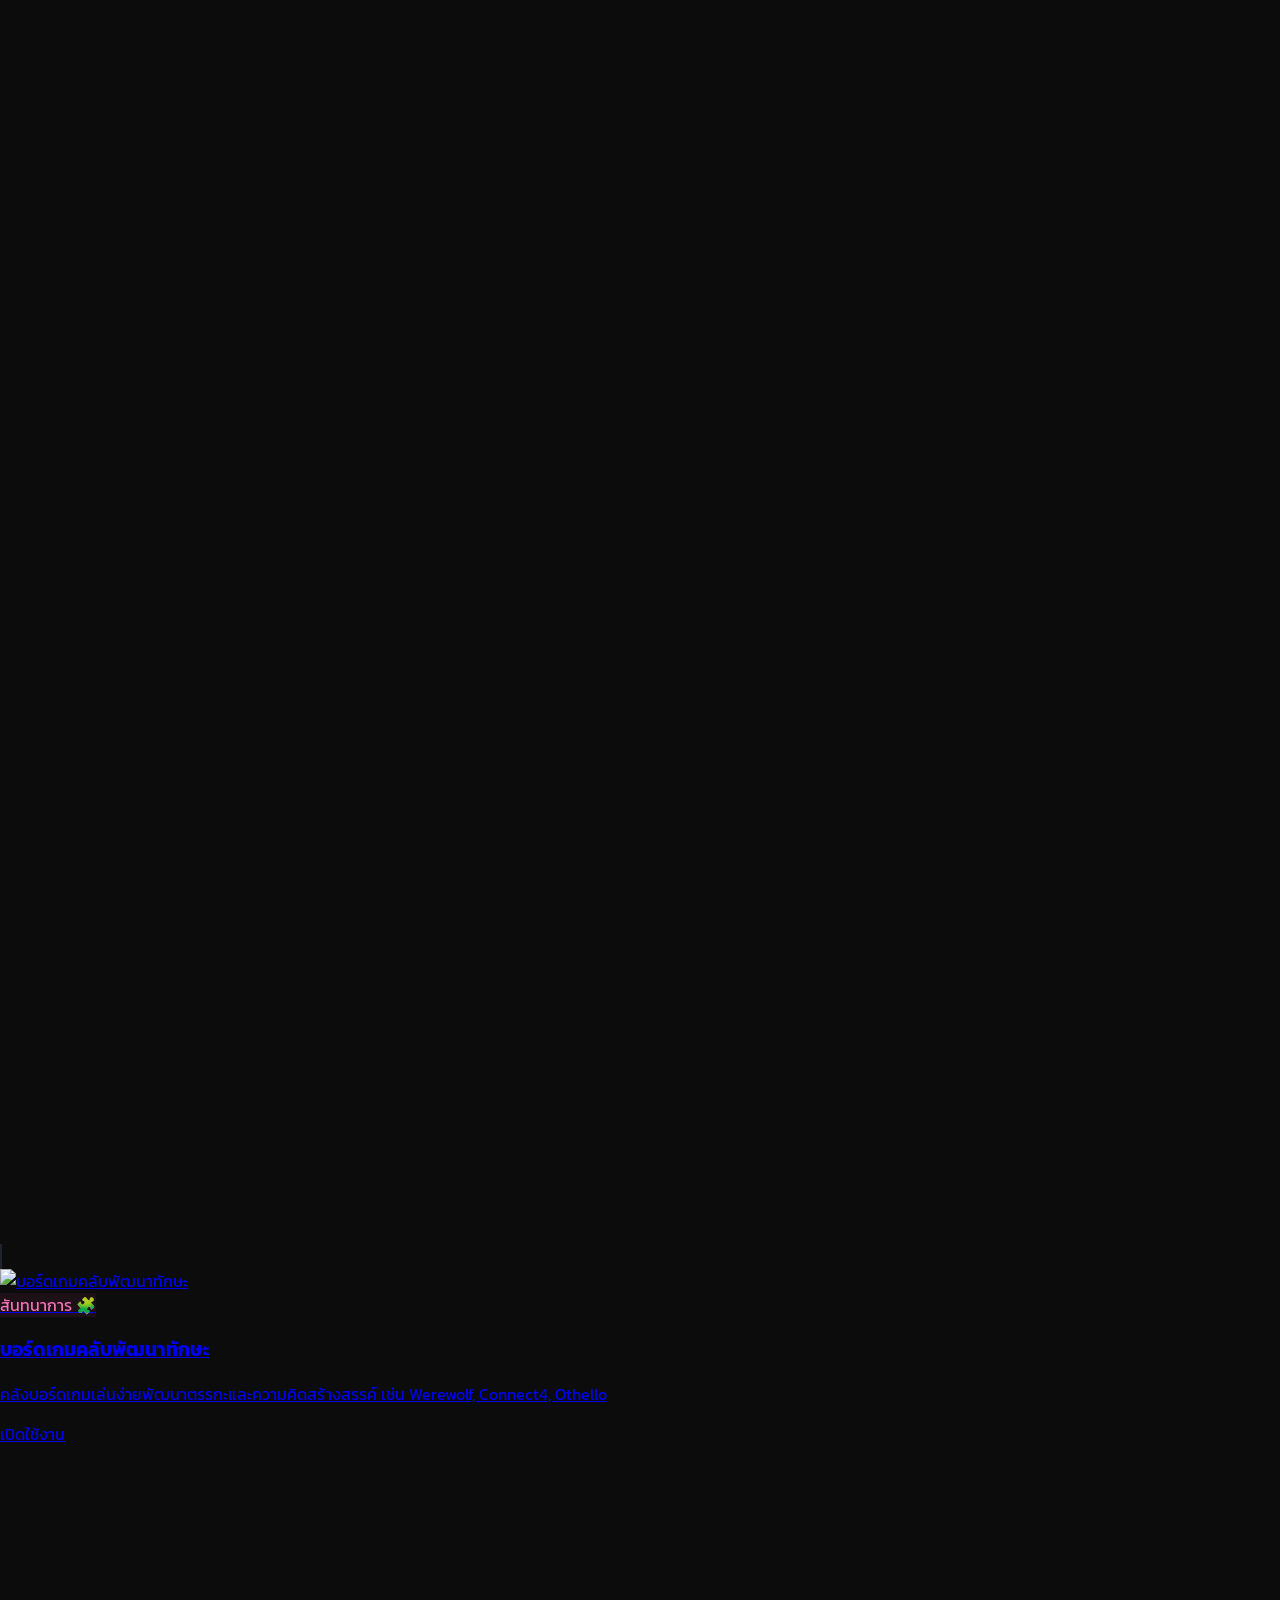
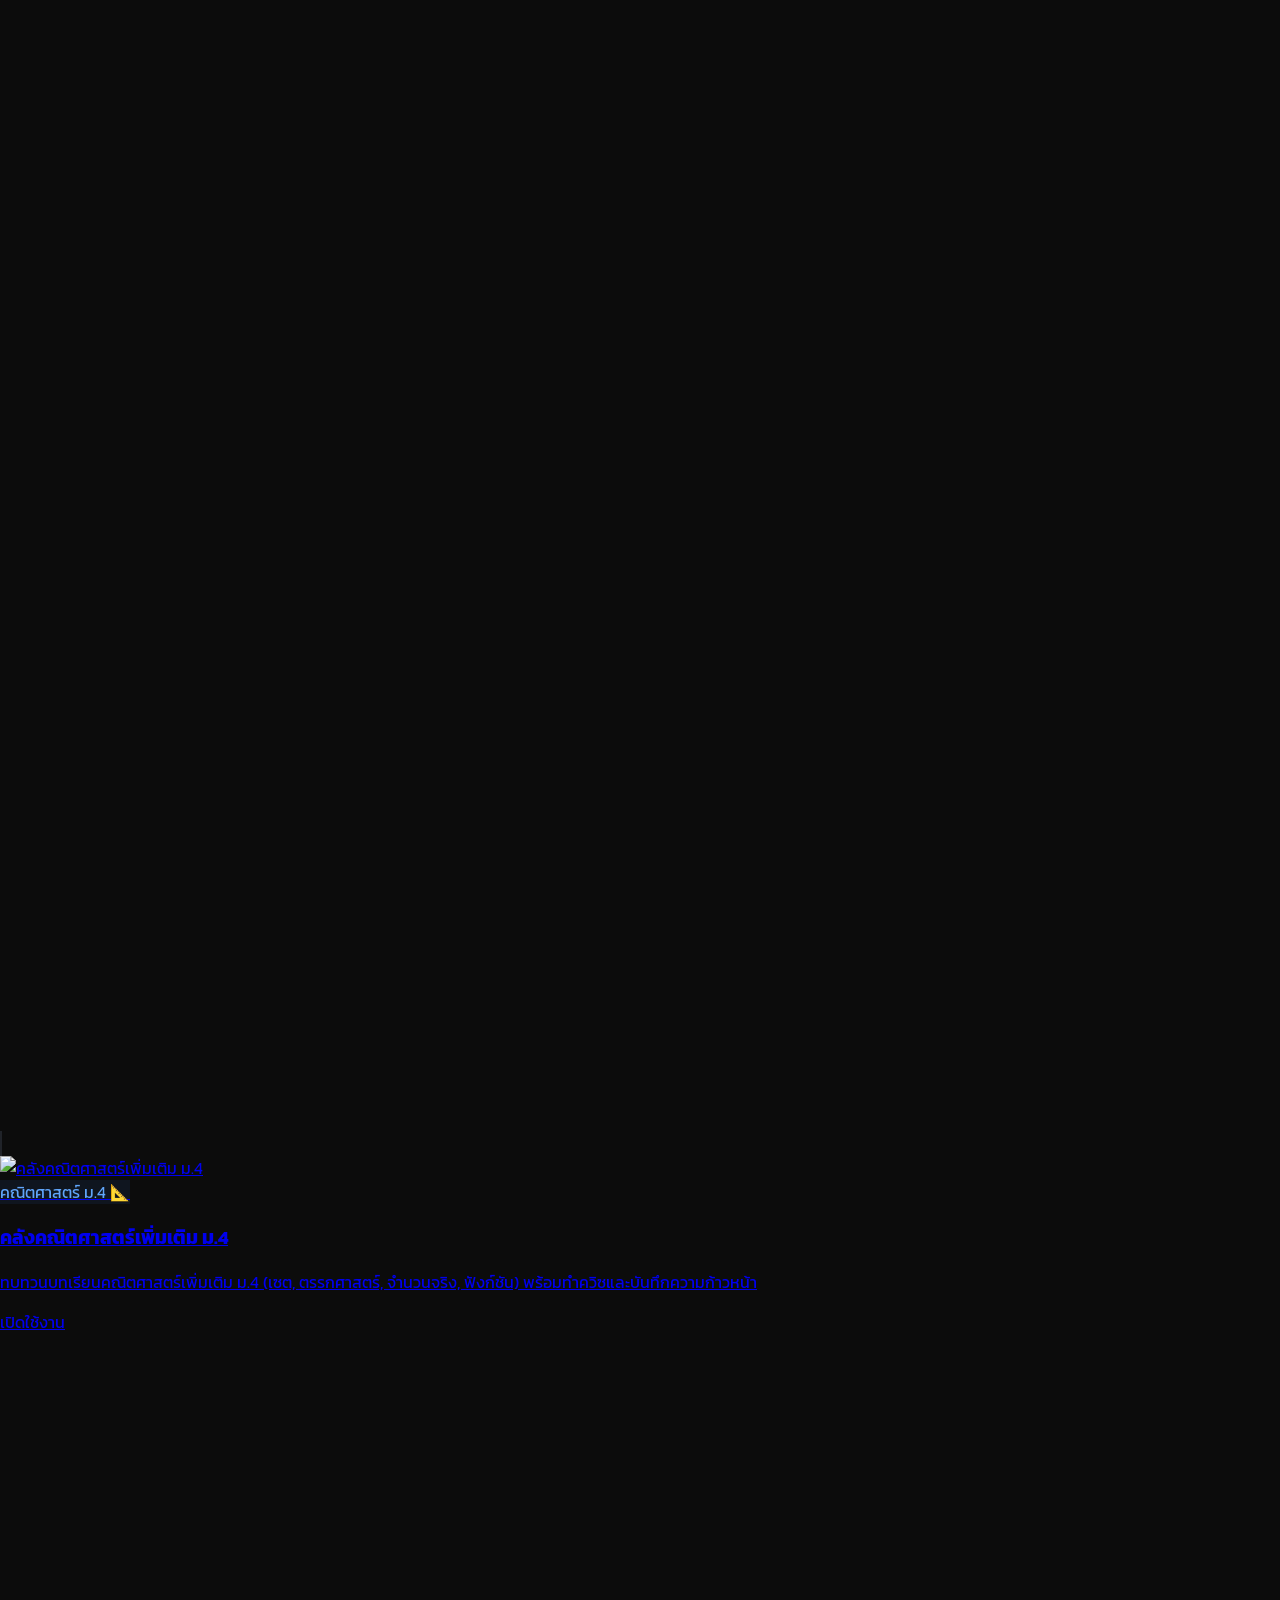
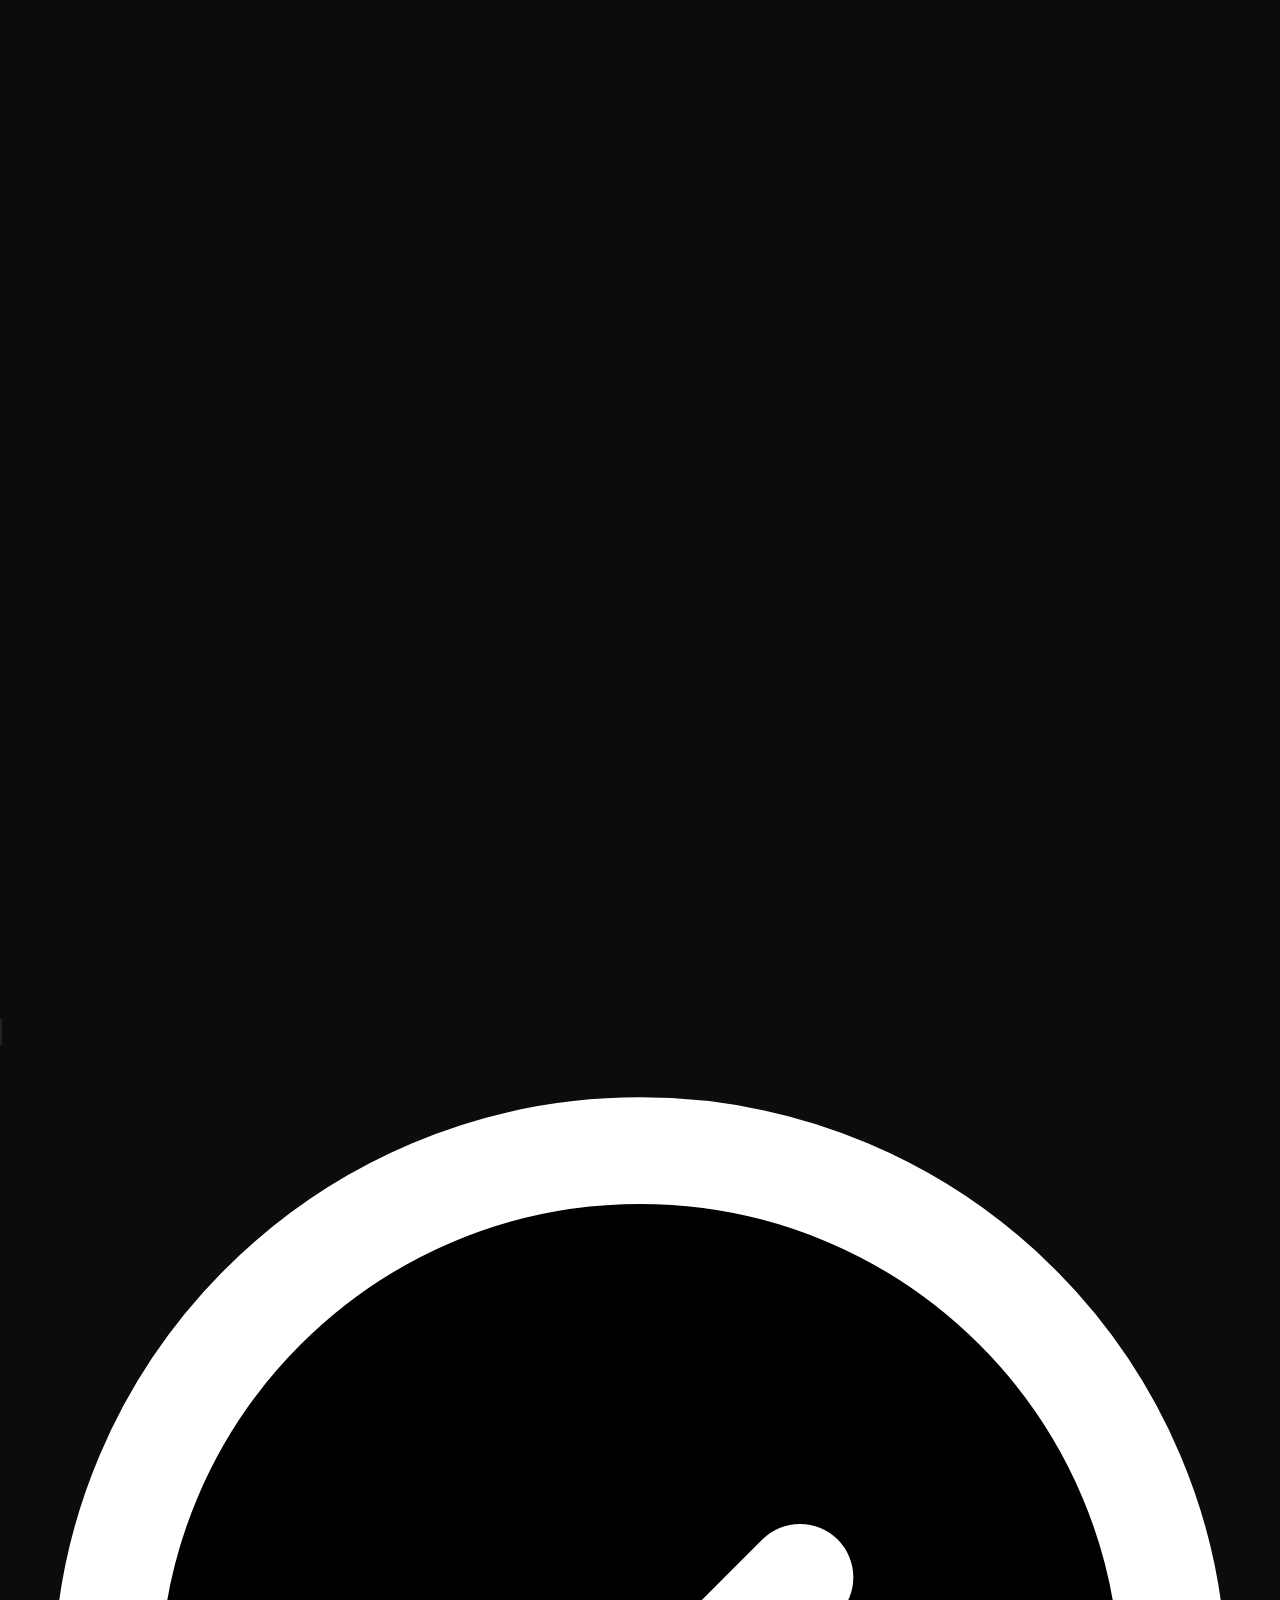
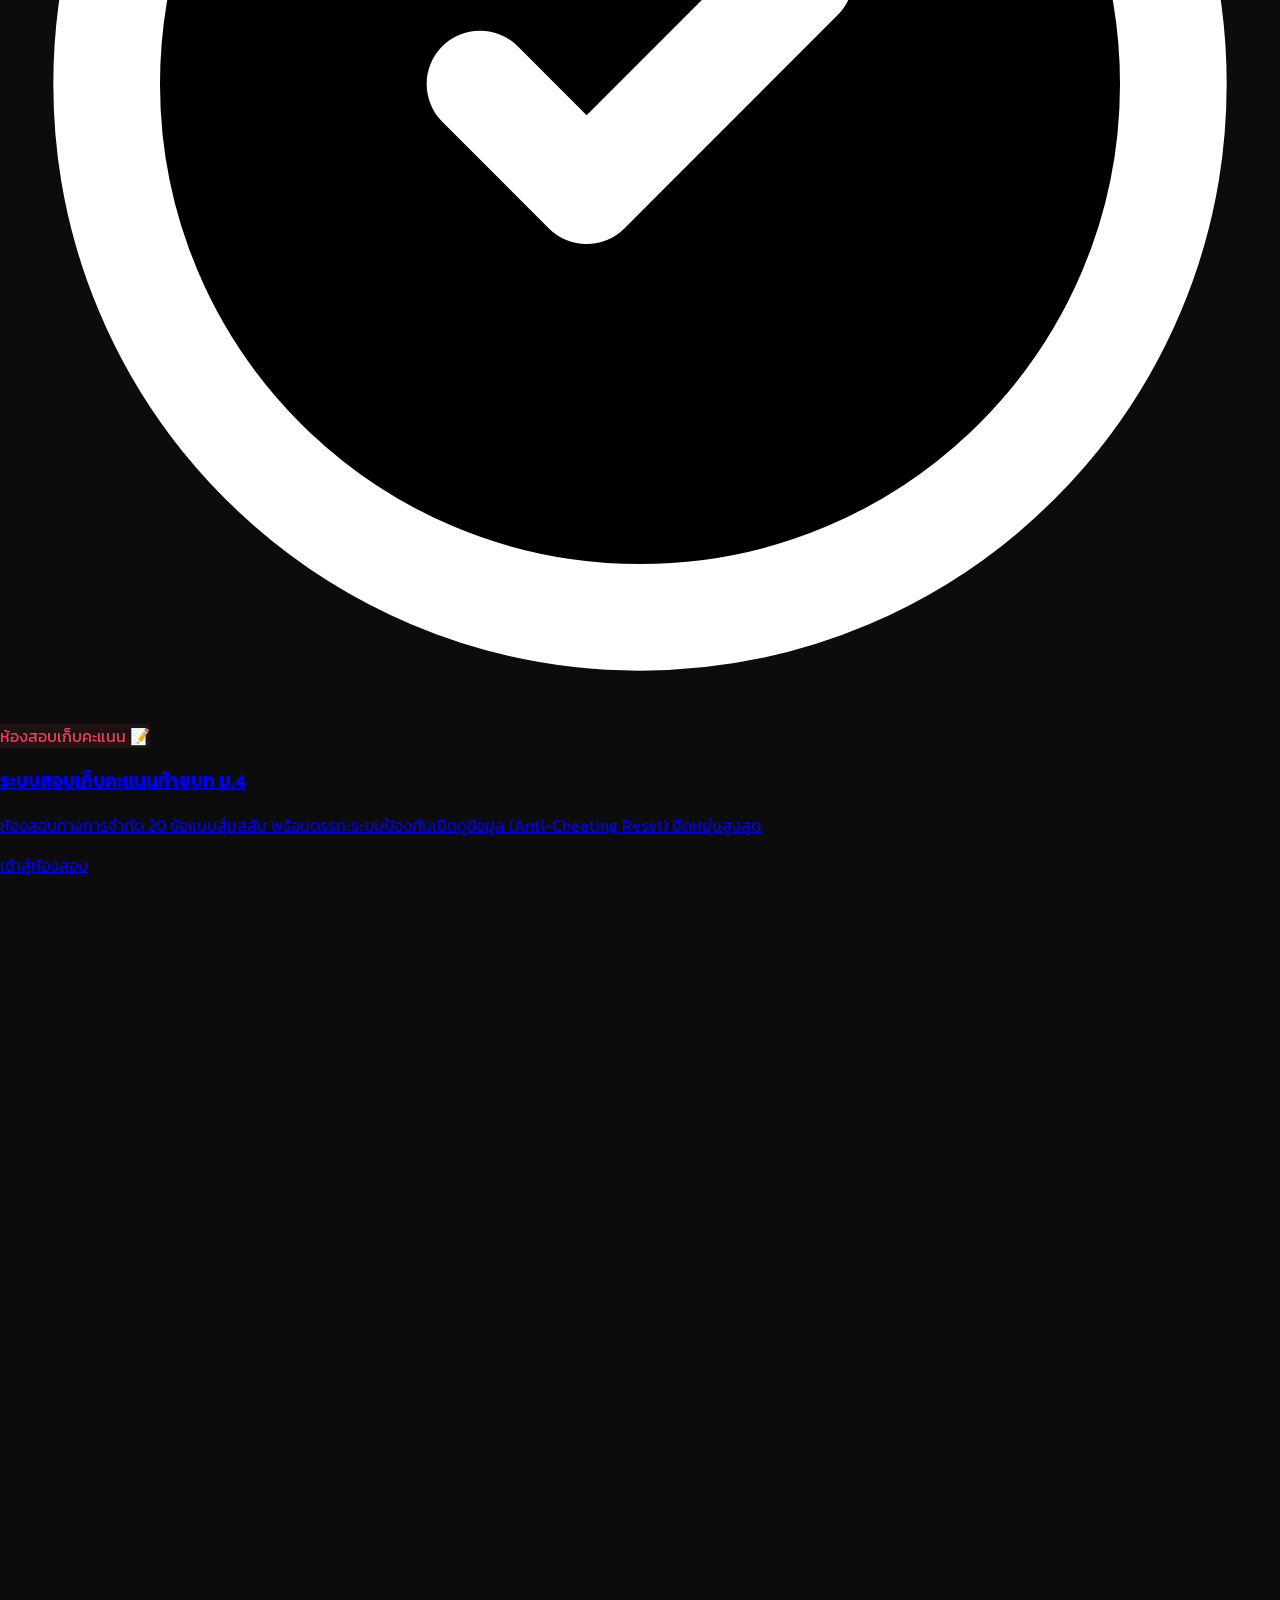
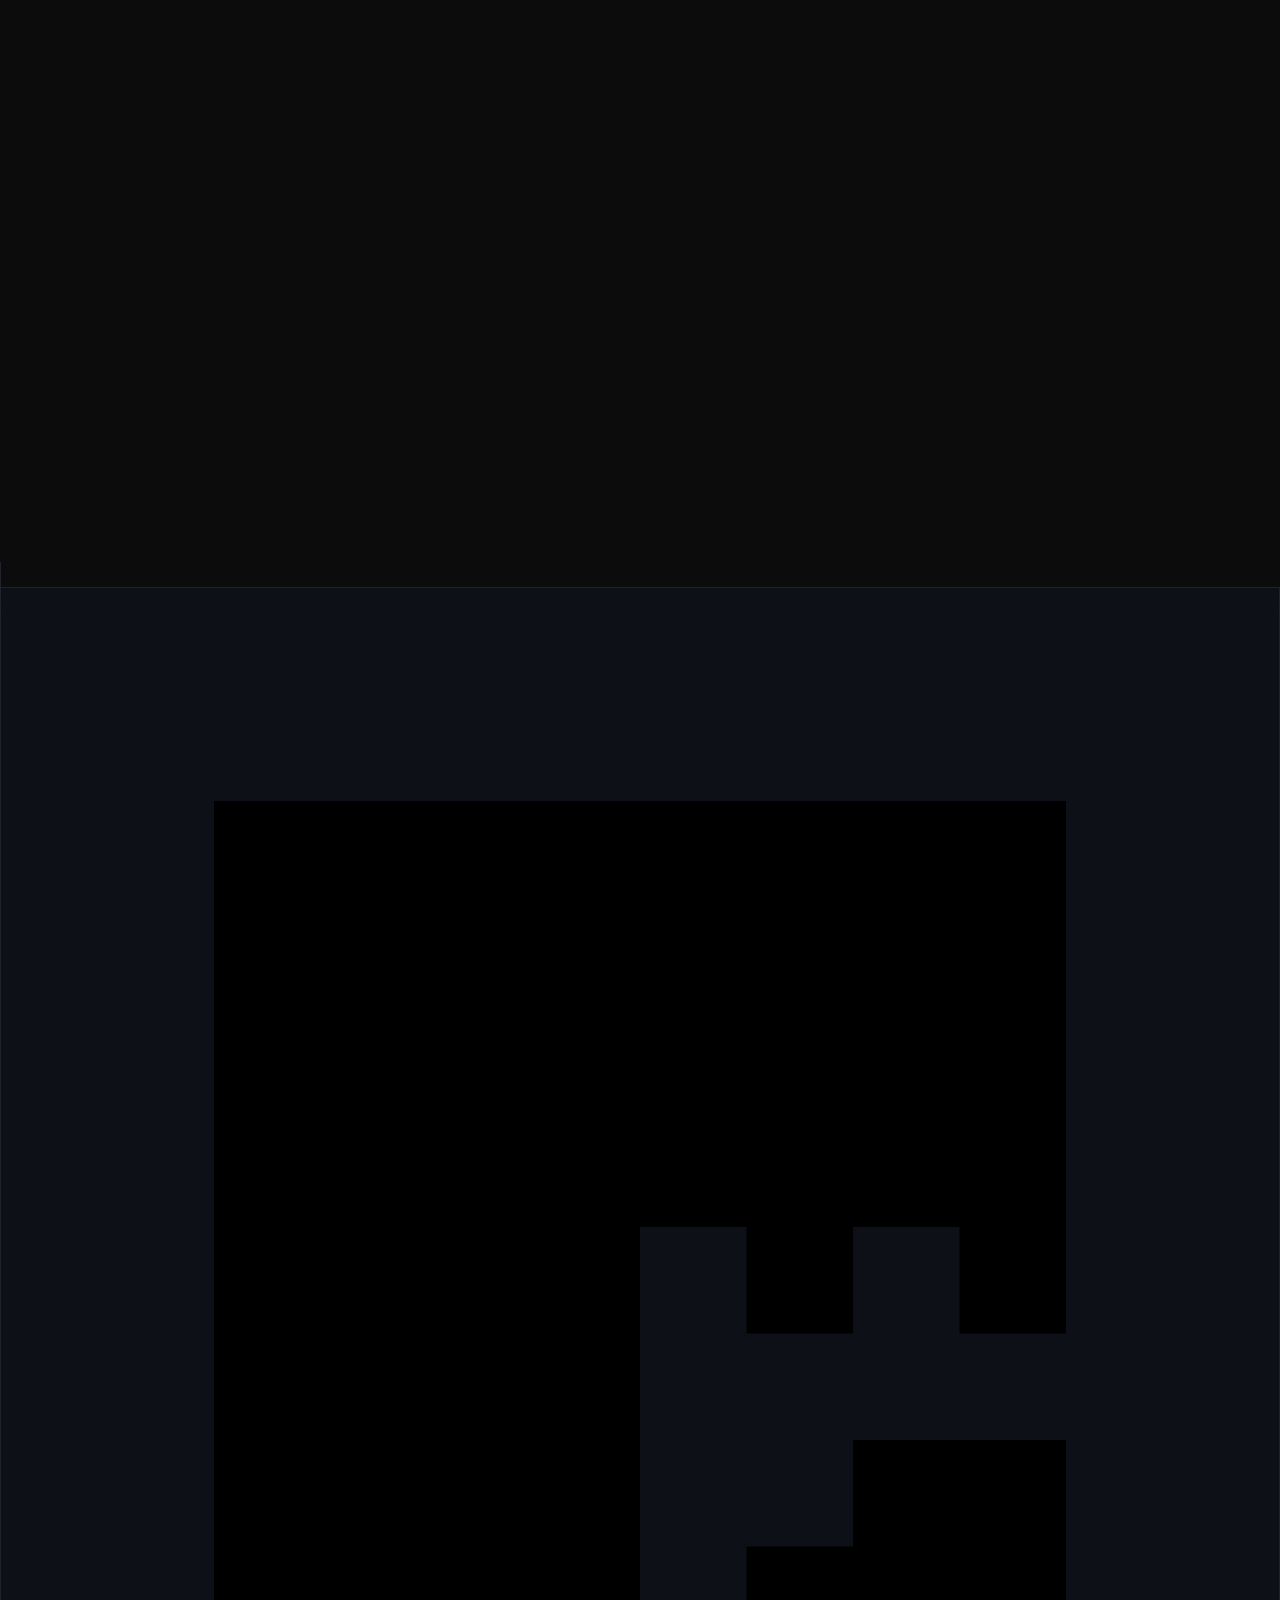
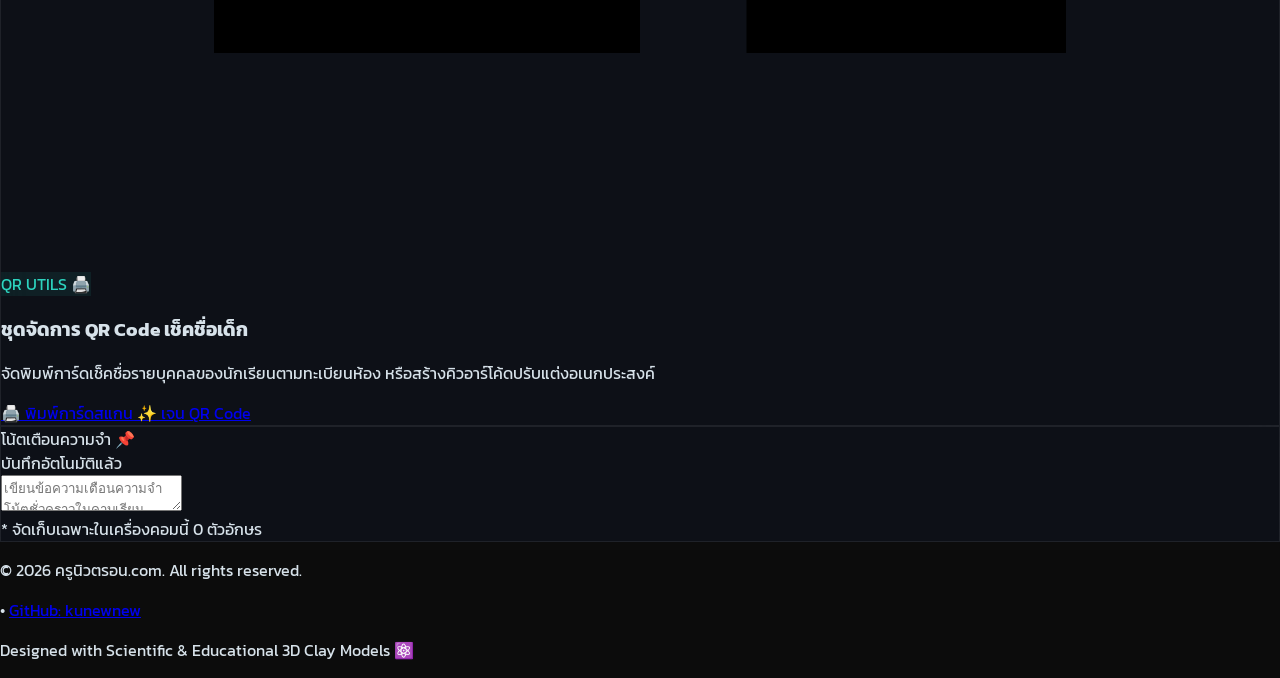
==== commit af2351e6: "style: change logo branding text from KRUNEWTRON.COM to ครูนิวตรอน.com" ====
--- a/index.html
+++ b/index.html
@@ -134,7 +134,7 @@
           </svg>
         </div>
         <div class="font-bold tracking-wider text-base sm:text-lg text-white font-kanit uppercase">
-          KRUNEWTRON<span class="text-accentpurple">.COM</span>
+          ครูนิวตรอน<span class="text-accentpurple">.com</span>
         </div>
       </div>
  
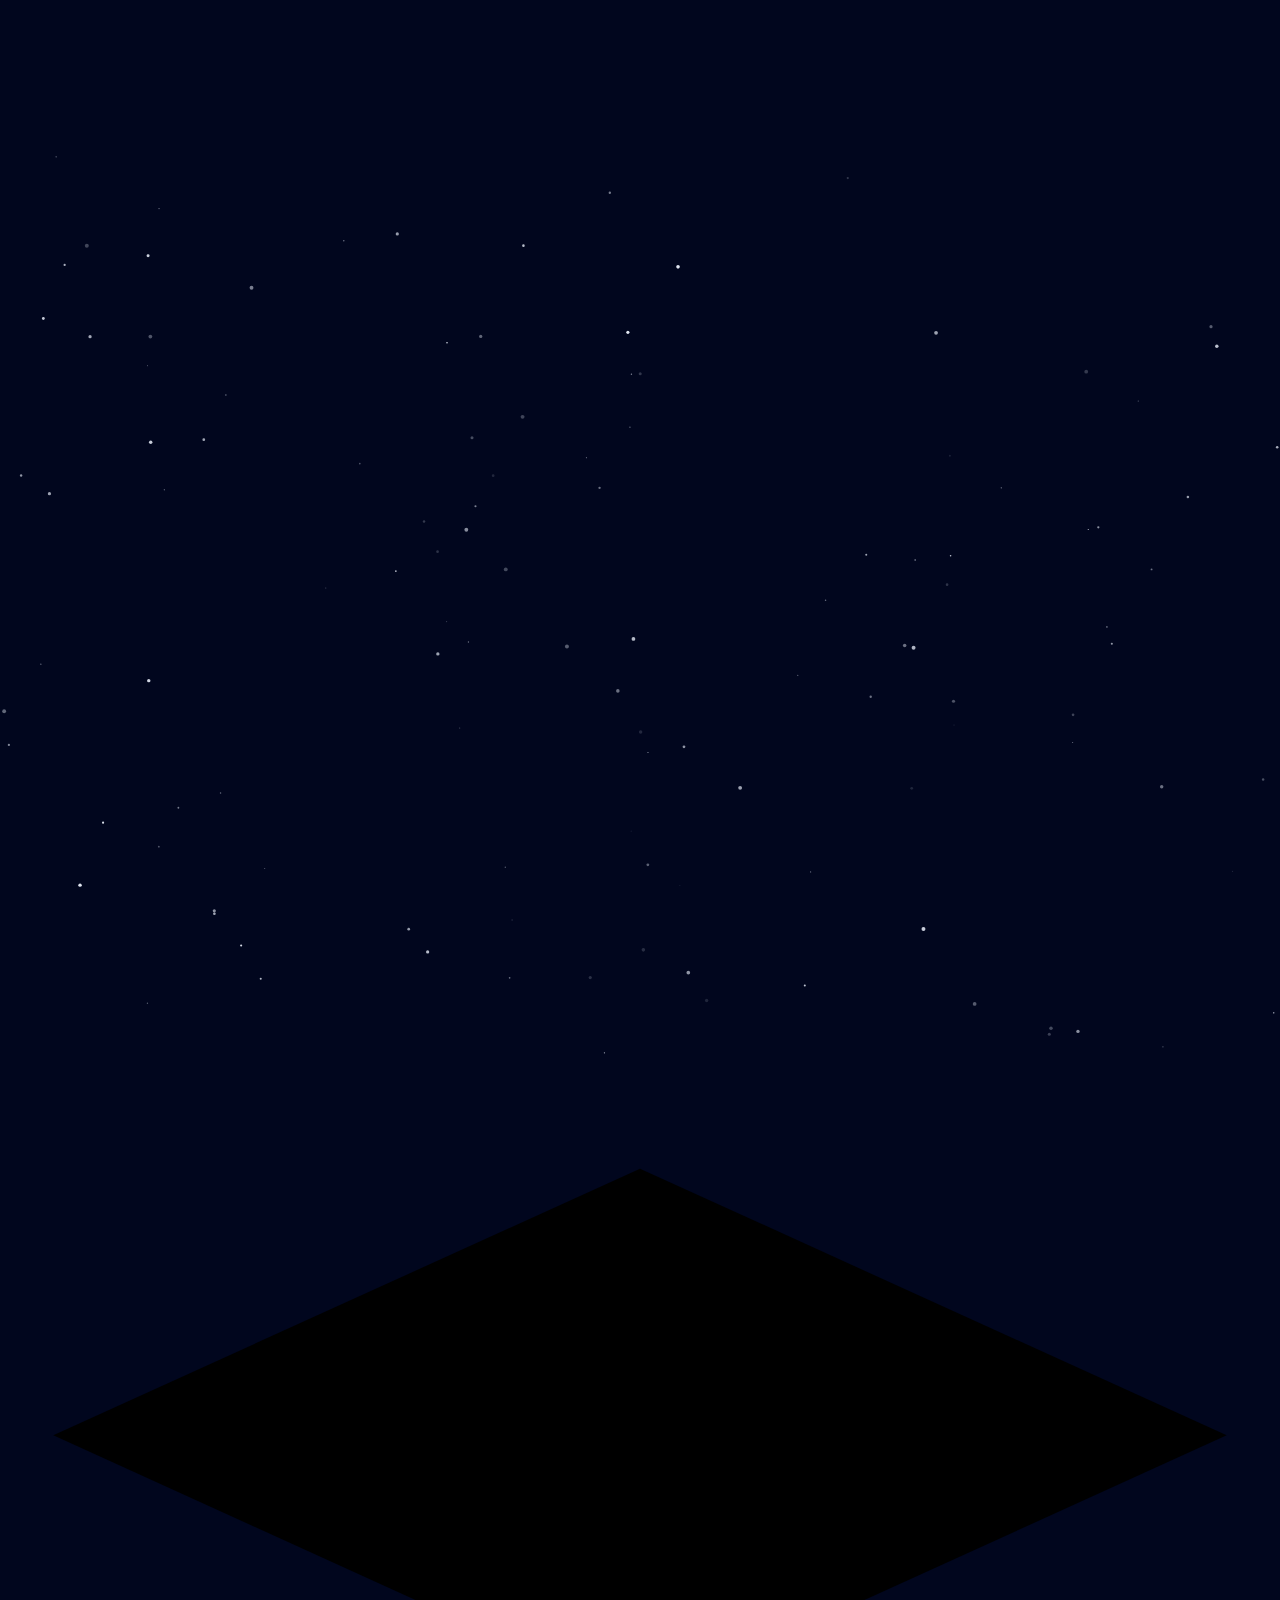
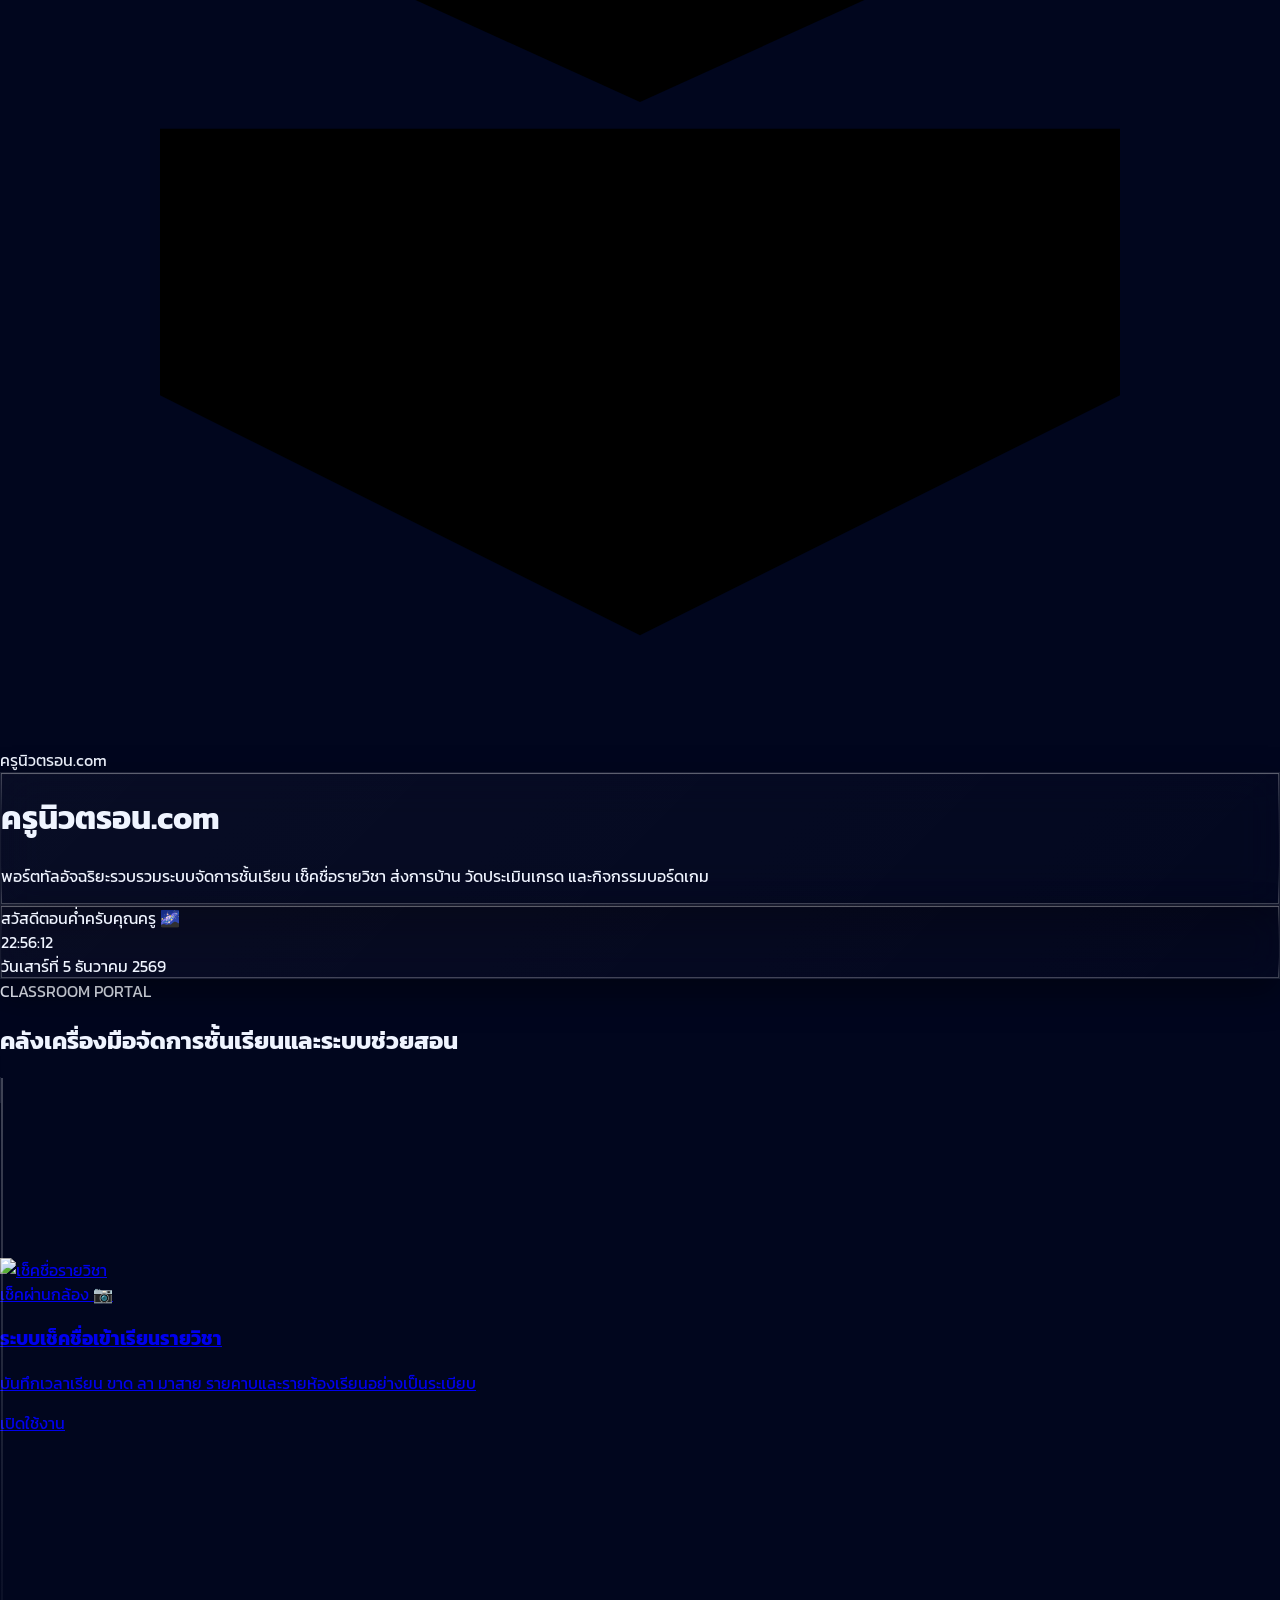
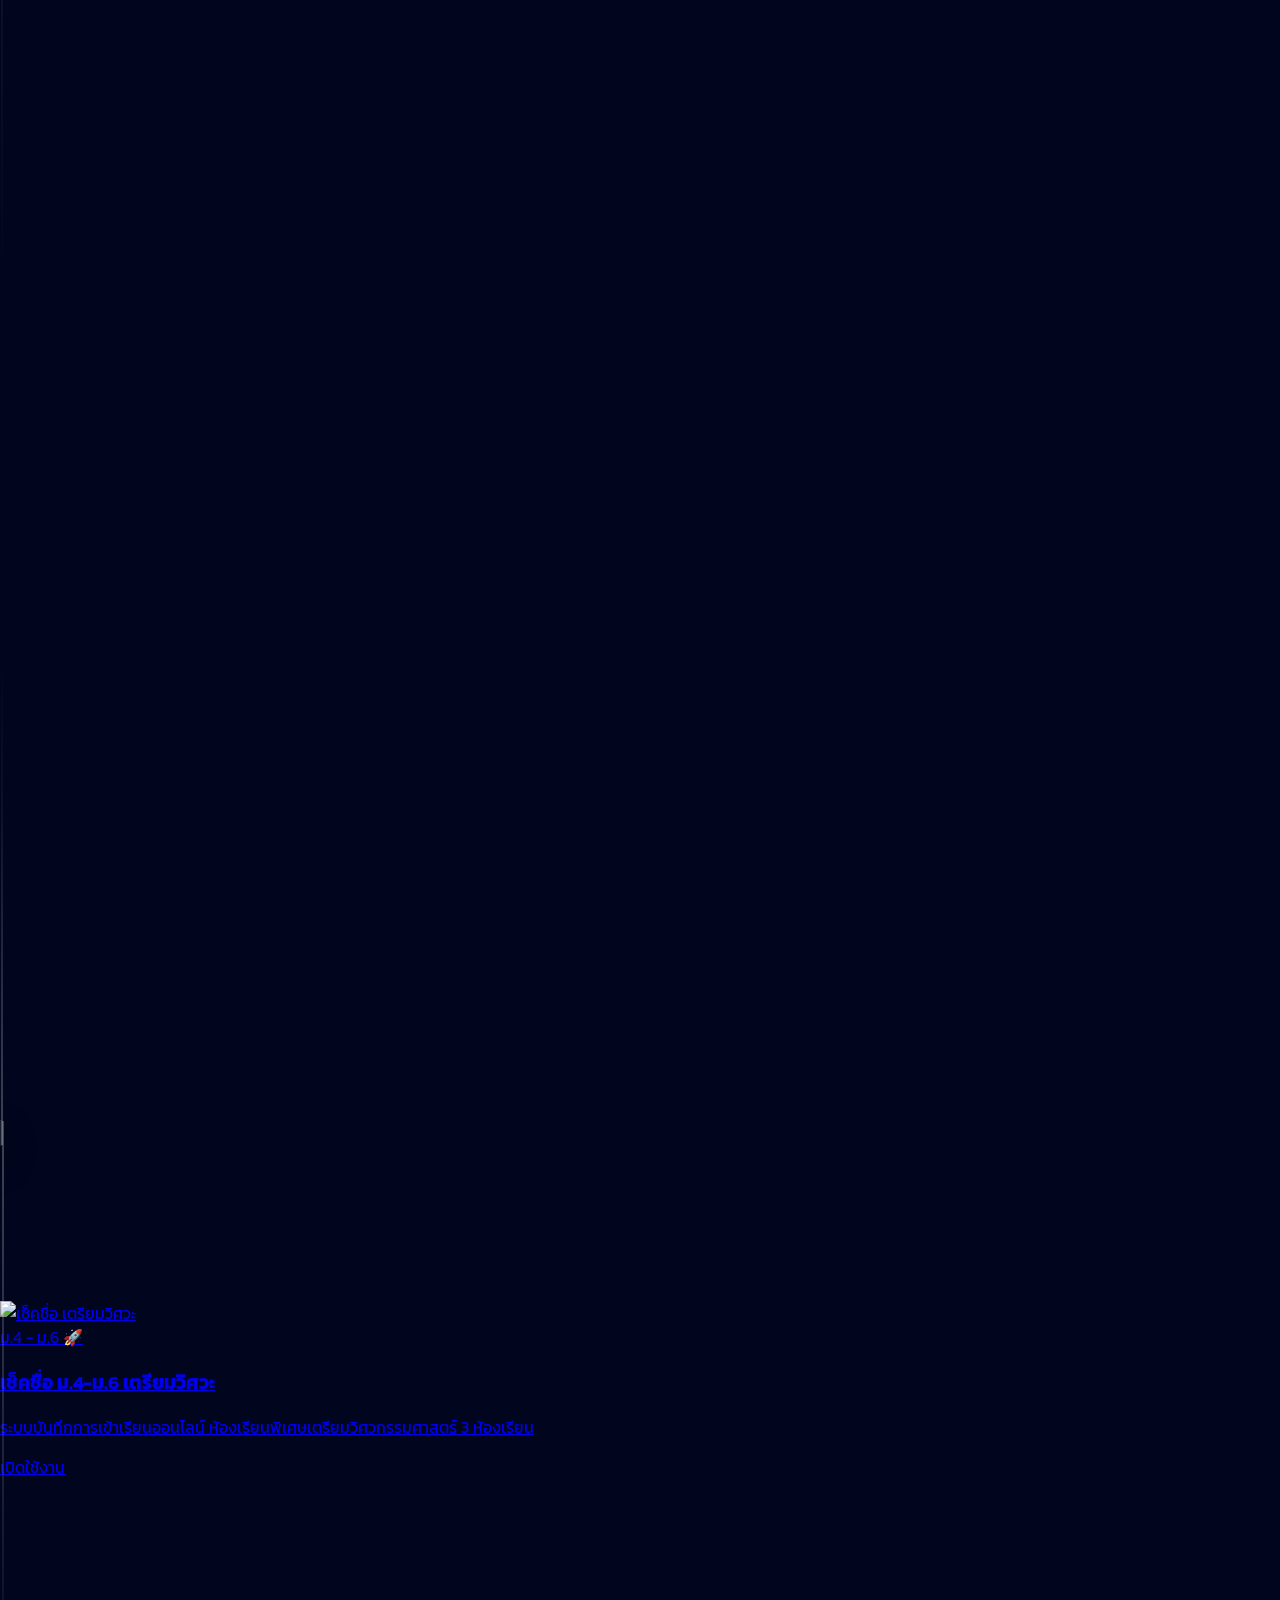
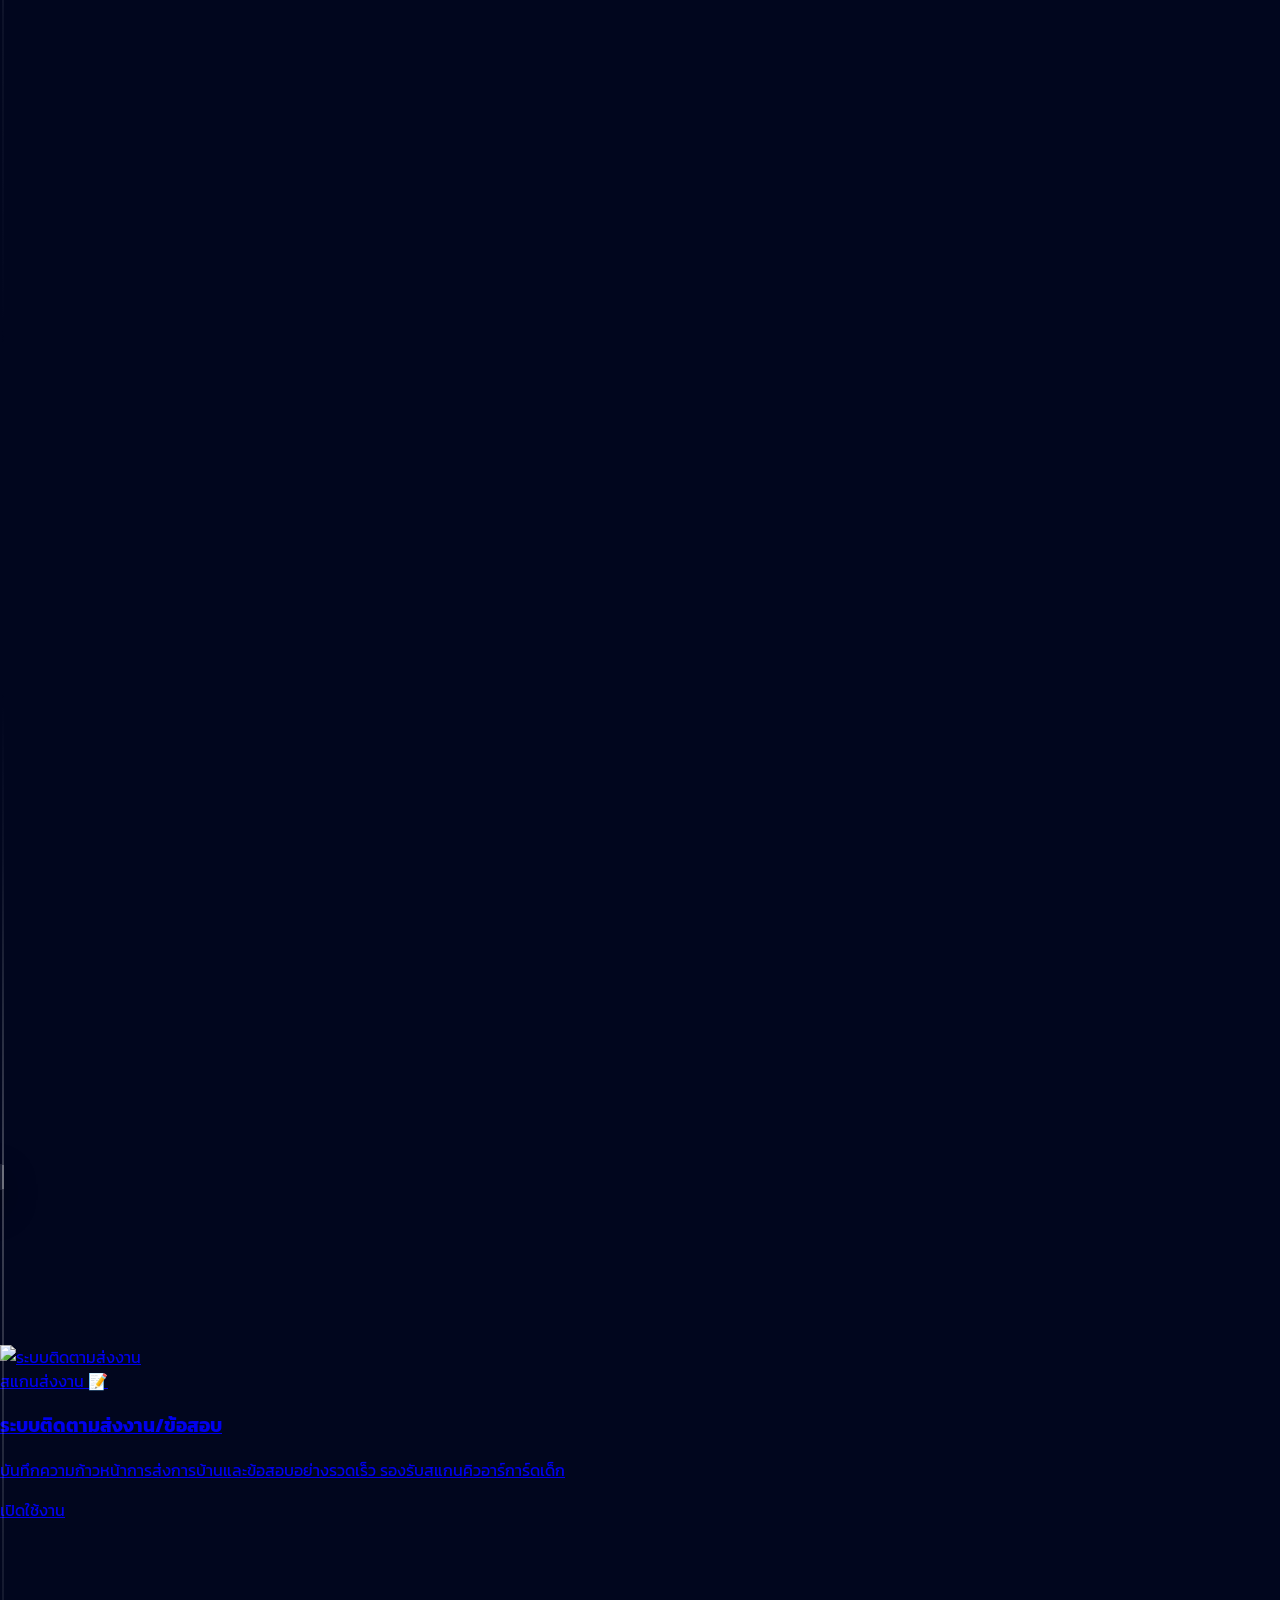
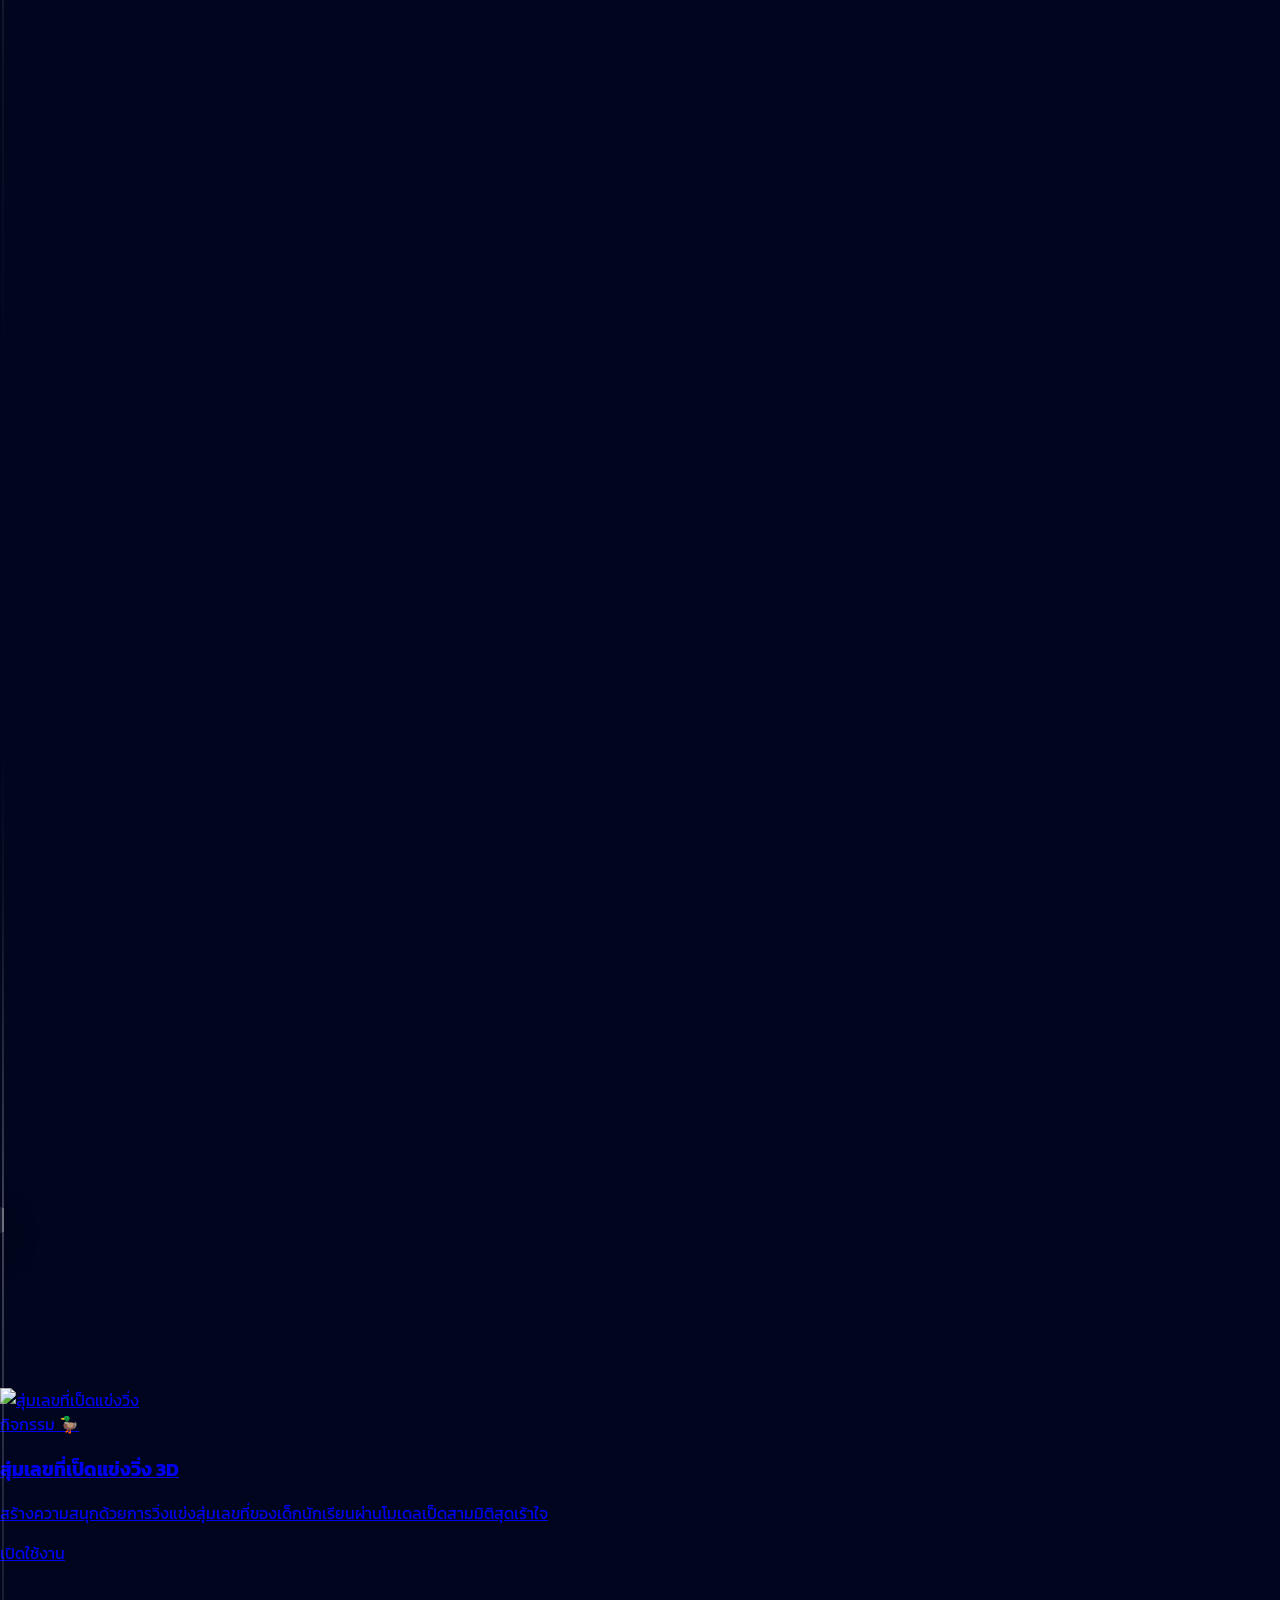
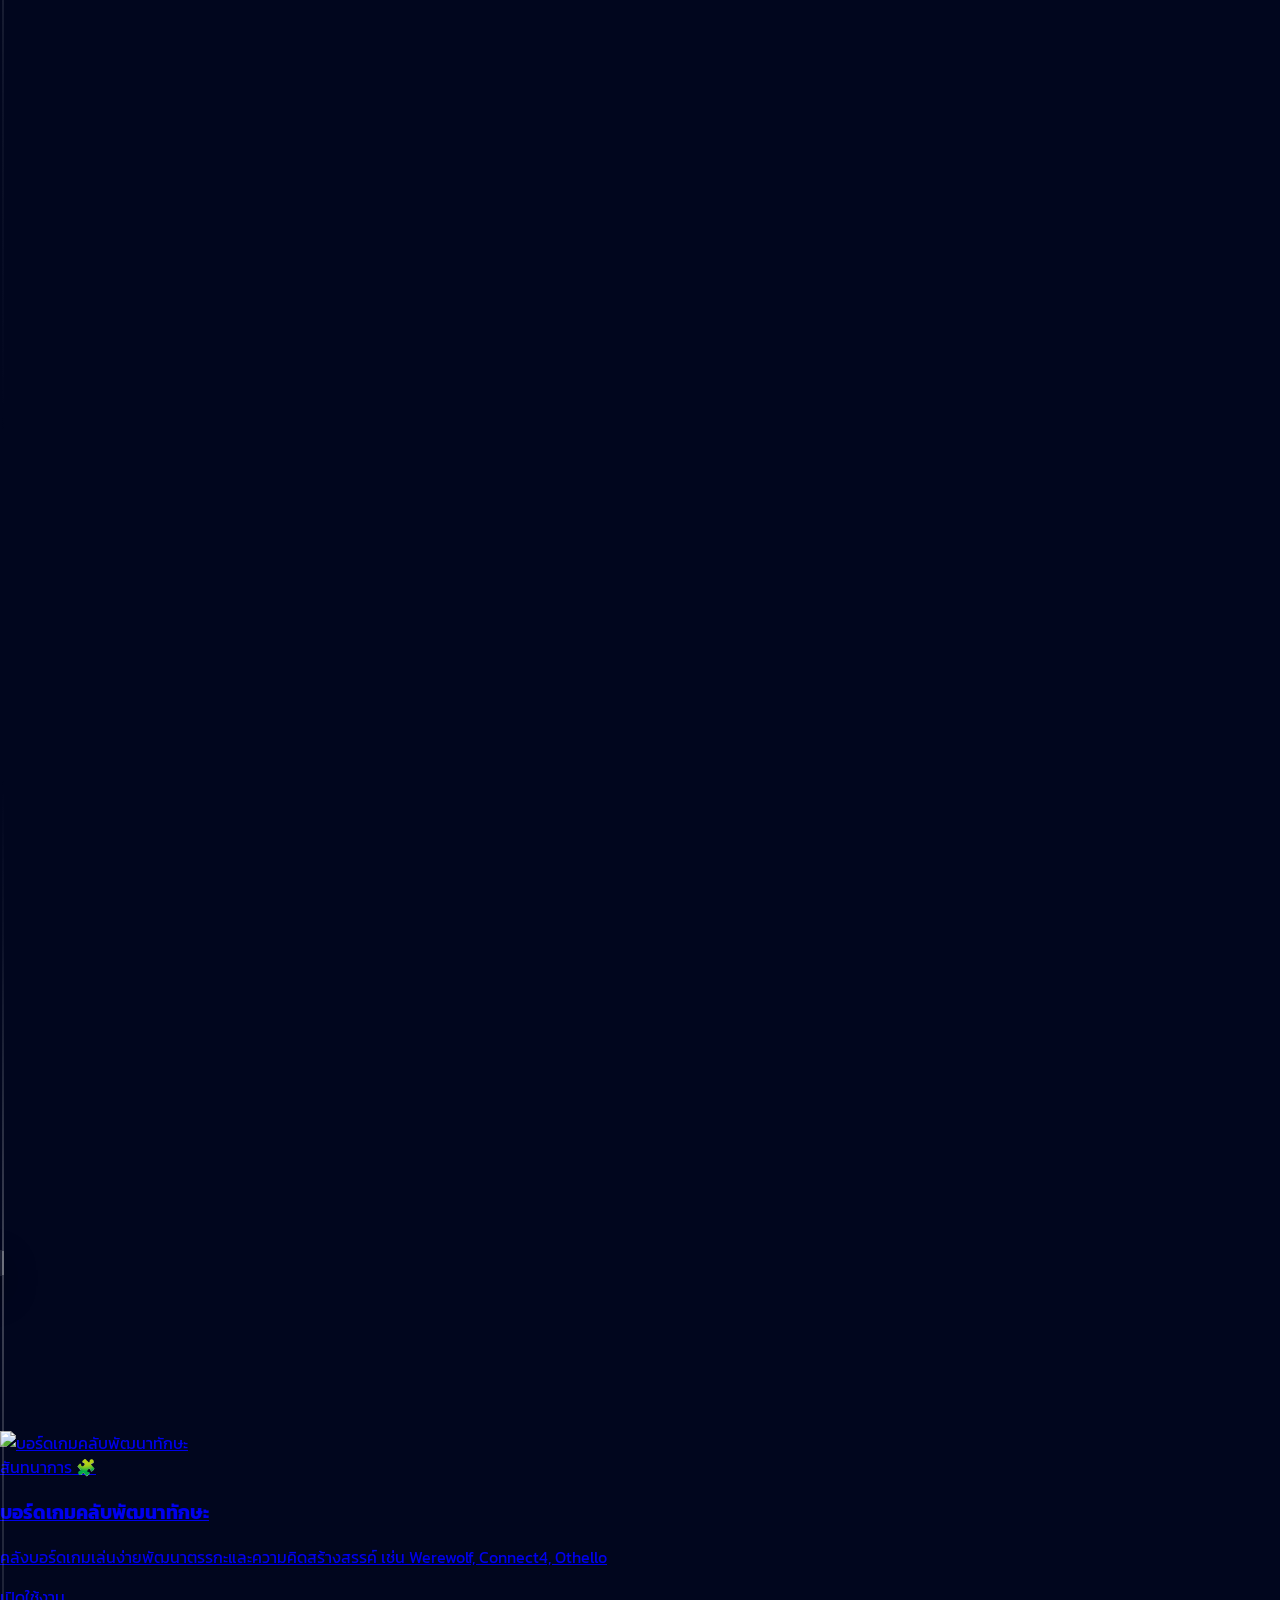
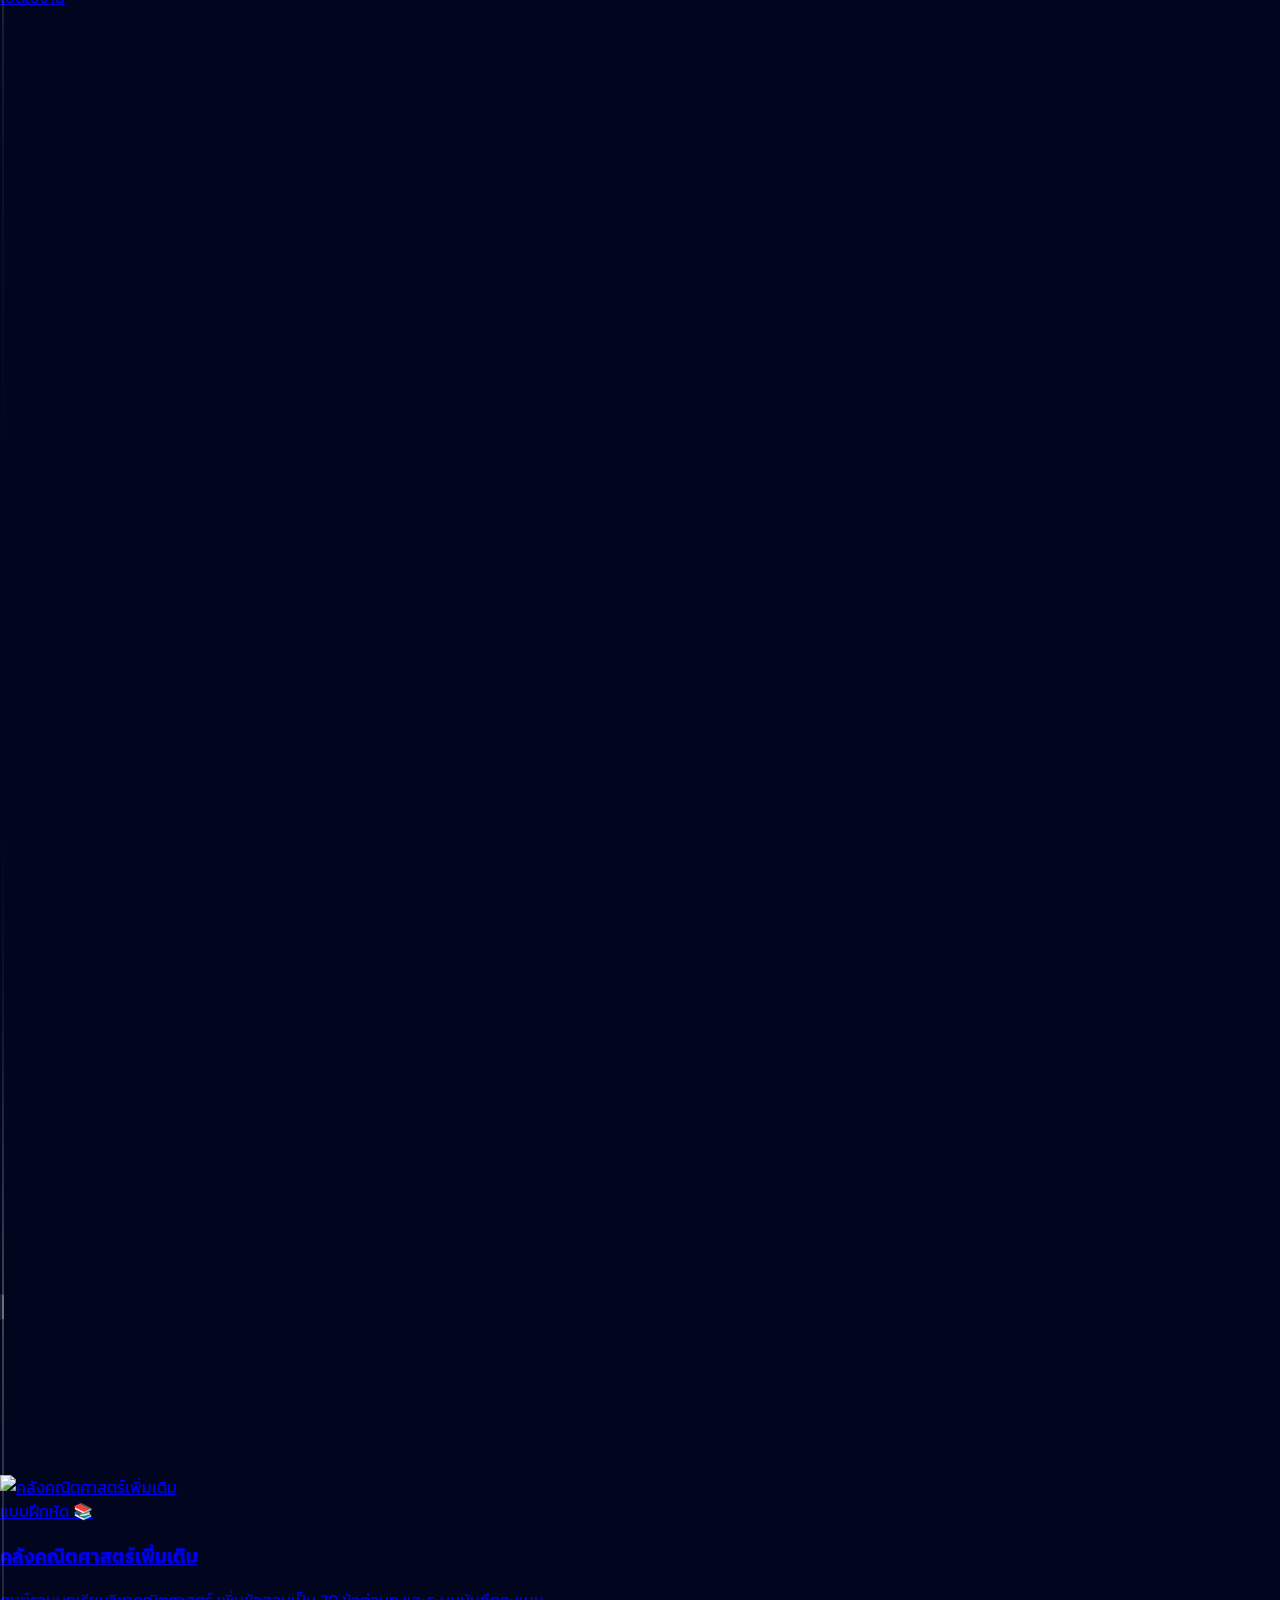
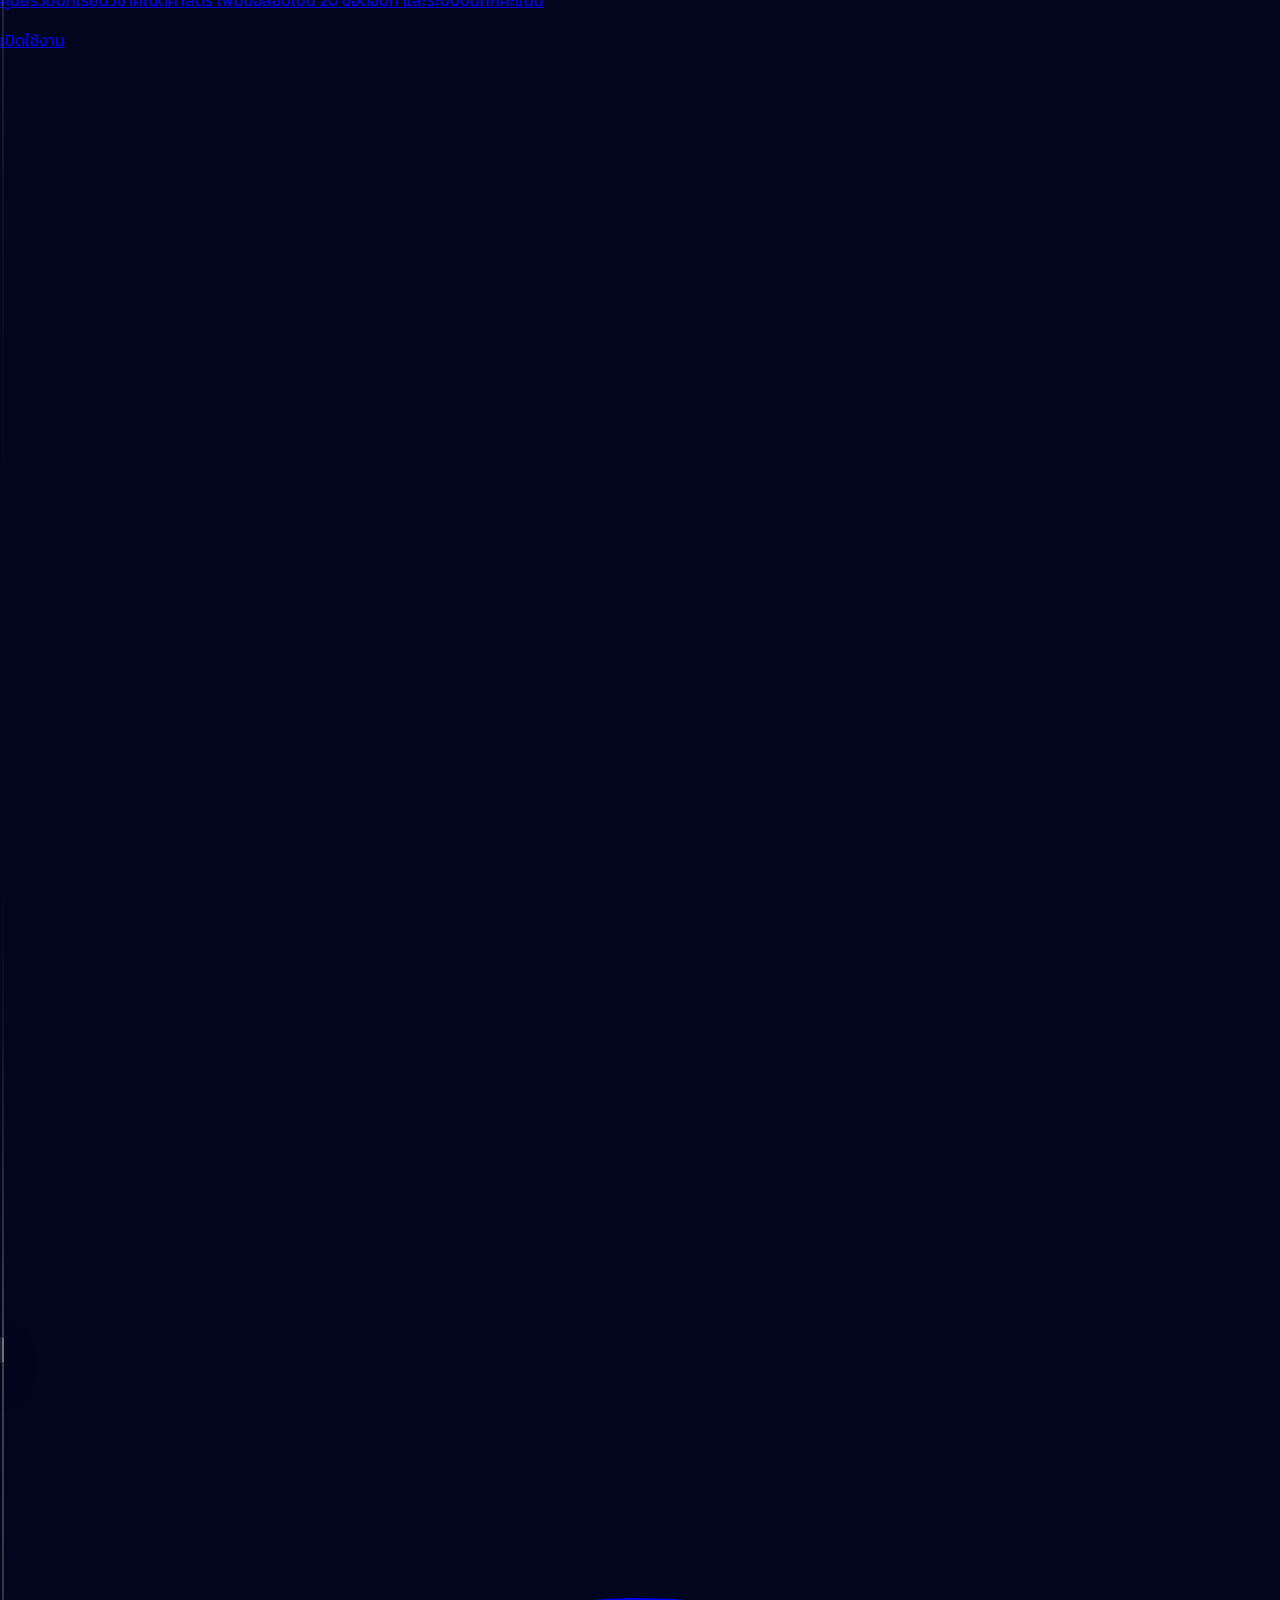
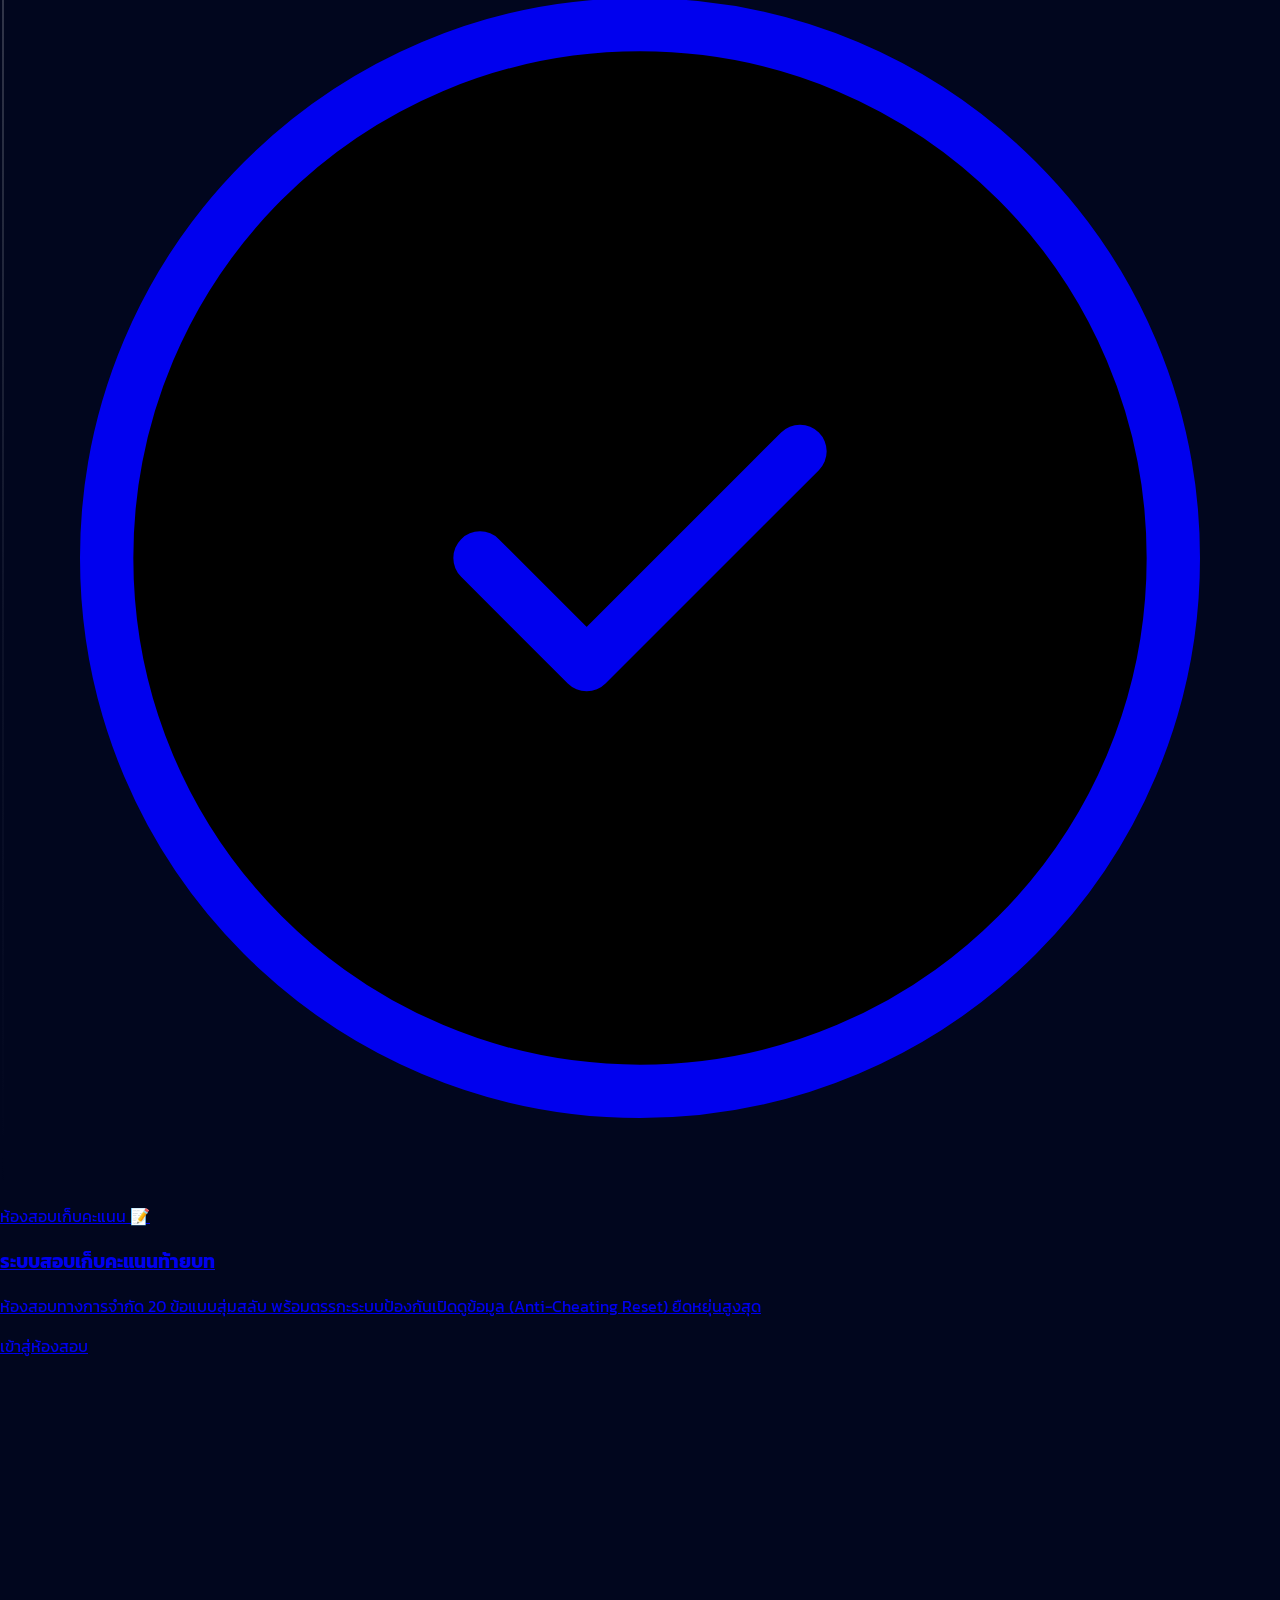
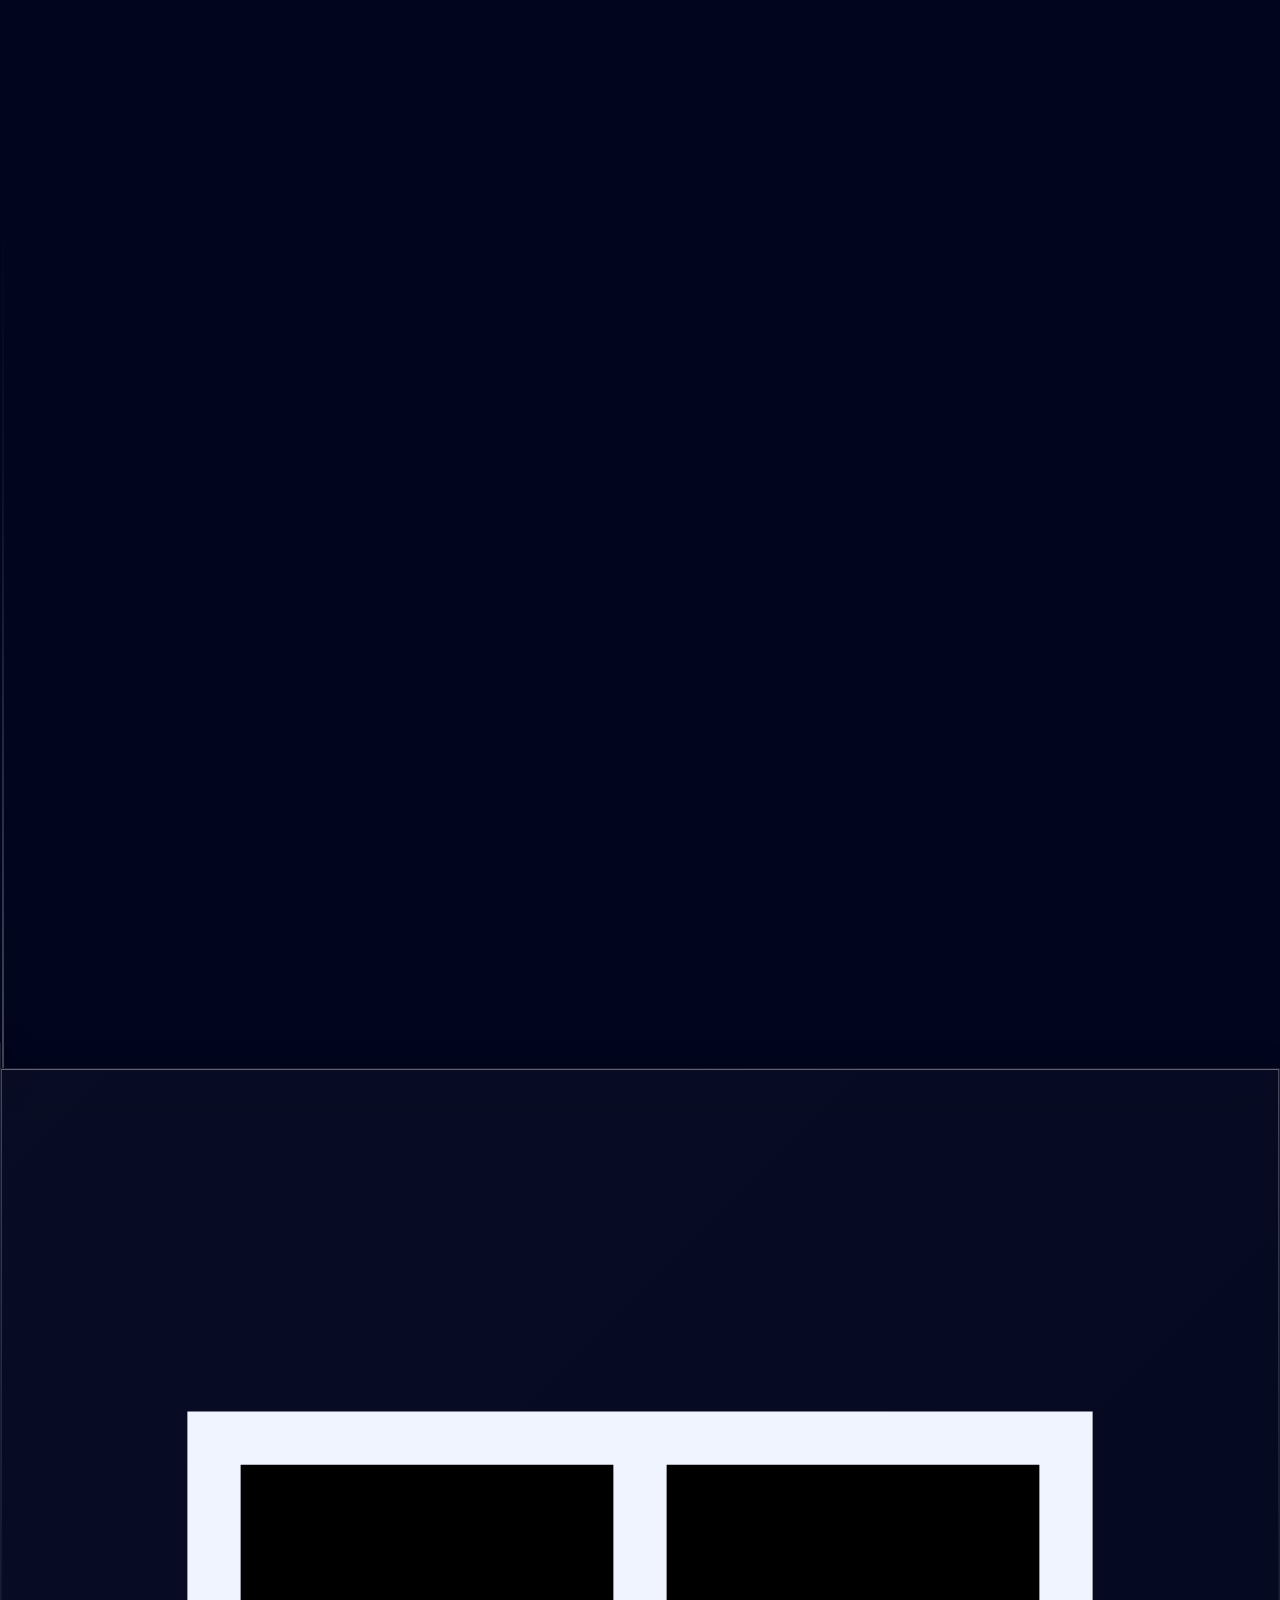
==== commit 2fd3a9c5: "Remove cat mascot, increase background video opacity to 38%, and wrap branding in a glass card for r" ====
--- a/index.html
+++ b/index.html
@@ -4,12 +4,11 @@
   <meta charset="UTF-8">
   <meta name="viewport" content="width=device-width, initial-scale=1.0">
   <title>🏠 ครูนิวตรอน.com - ศูนย์รวมระบบจัดการเรียนการสอน</title>
-  <meta name="description" content="พอร์ตทัลรวมเครื่องมือช่วยสอน ระบบเช็คชื่อ เช็คภาระงาน บันทึกคะแนน และกิจกรรมสันทนาการบอร์ดเกมพรีเมียม">
   
-  <!-- Google Fonts - Kanit, Outfit & Inter -->
+  <!-- Google Fonts: Kanit (สำหรับภาษาไทยที่อ่านง่าย) และ Outfit (สำหรับตัวเลขและอังกฤษดีไซน์หรู) -->
   <link rel="preconnect" href="https://fonts.googleapis.com">
   <link rel="preconnect" href="https://fonts.gstatic.com" crossorigin>
-  <link href="https://fonts.googleapis.com/css2?family=Kanit:ital,wght@0,300;0,400;0,500;0,600;0,700;0,800;0,900;1,300;1,400;1,500;1,600;1,700;1,800;1,900&family=Outfit:wght@400;600;700;800&family=Inter:wght@300;400;500;600;700&display=swap" rel="stylesheet">
+  <link href="https://fonts.googleapis.com/css2?family=Kanit:wght@300;400;500;600;700;800;900&family=Outfit:wght@400;500;600;700;800&display=swap" rel="stylesheet">
   
   <!-- Tailwind CSS CDN -->
   <script src="https://cdn.tailwindcss.com"></script>
@@ -20,176 +19,218 @@
           fontFamily: {
             kanit: ['Kanit', 'sans-serif'],
             outfit: ['Outfit', 'sans-serif'],
-            inter: ['Inter', 'sans-serif'],
+            mono: ['ui-monospace', 'SFMono-Regular', 'Menlo', 'Monaco', 'Consolas', 'monospace'],
           },
           colors: {
-            darkbg: '#0C0C0C',
-            textlight: '#D7E2EA',
-            accentpurple: '#8b5cf6',
-            accentblue: '#3b82f6',
-            accentpink: '#ec4899',
-            accentemerald: '#10b981',
-            accentamber: '#f59e0b',
-            accentred: '#f43f5e',
-            accentteal: '#2dd4bf',
+            spacebg: '#01061E', // สีกรมท่าอวกาศเข้มเกือบดำ
+            cream: '#EFF4FF',   // สีขาวสว่างนวลตา
+            neon: '#6FFF00',    // สีเขียวนีออนสะท้อนแสงเน้นดีไซน์
           }
         }
       }
     }
   </script>
-  
-  <!-- Custom CSS for specialized styling -->
+
   <style>
-    /* Global Resets and Base Styles */
+    /* Global Base Styles */
     html, body {
-      background-color: #0C0C0C;
-      color: #D7E2EA;
+      background-color: #01061E;
+      color: #EFF4FF;
       font-family: 'Kanit', sans-serif;
       margin: 0;
       padding: 0;
-      box-sizing: border-box;
       min-height: 100vh;
       overflow-x: hidden;
-    }
-    
-    * {
       box-sizing: border-box;
     }
- 
-    /* Hide scrollbars but keep functionality */
+
+    /* Custom scrollbar */
     ::-webkit-scrollbar {
       width: 6px;
     }
     ::-webkit-scrollbar-track {
-      background: #0C0C0C;
+      background: #01061E;
     }
     ::-webkit-scrollbar-thumb {
-      background: #2A2A2A;
+      background: rgba(255, 255, 255, 0.08);
       border-radius: 99px;
     }
- 
-    /* Hero Heading Gradient Text Class */
-    .hero-heading {
-      background: linear-gradient(180deg, #646973 0%, #BBCCD7 100%);
-      -webkit-background-clip: text;
-      -webkit-text-fill-color: transparent;
-    }
- 
-    /* Prevent text selection on decorations */
-    .no-select {
-      user-select: none;
-    }
- 
-    /* Glassmorphism style cards (Optimized: backdrop-filter on desktop only, higher opacity on mobile for fast GPU drawing) */
-    .glass-card {
-      background: rgba(17, 24, 39, 0.85);
+    ::-webkit-scrollbar-thumb:hover {
+      background: rgba(255, 255, 255, 0.15);
+    }
+
+    /* PREMIUM LIQUID GLASS EFFECT WITH NEON GLOW */
+    .liquid-glass {
+      background: linear-gradient(135deg, rgba(255, 255, 255, 0.03) 0%, rgba(255, 255, 255, 0.01) 100%);
+      backdrop-filter: blur(20px);
+      -webkit-backdrop-filter: blur(20px);
       border: 1px solid rgba(255, 255, 255, 0.08);
-      transition: all 0.3s cubic-bezier(0.4, 0, 0.2, 1);
-    }
-    @media (min-width: 1024px) {
-      .glass-card {
-        background: rgba(17, 24, 39, 0.45);
-        backdrop-filter: blur(16px);
-        -webkit-backdrop-filter: blur(16px);
-      }
-    }
- 
-    /* Mascot breathing/floating float keyframes */
+      box-shadow: 
+        inset 0 1px 1px rgba(255, 255, 255, 0.15), 
+        0 15px 35px rgba(0, 0, 0, 0.4);
+      position: relative;
+      overflow: hidden;
+      transition: all 0.4s cubic-bezier(0.25, 0.8, 0.25, 1);
+    }
+    .liquid-glass::before {
+      content: '';
+      position: absolute;
+      inset: 0;
+      border-radius: inherit;
+      padding: 1.2px;
+      background: linear-gradient(180deg,
+        rgba(255,255,255,0.25) 0%, rgba(255,255,255,0.05) 30%,
+        rgba(255,255,255,0) 50%, rgba(255,255,255,0) 70%,
+        rgba(255,255,255,0.05) 80%, rgba(255,255,255,0.25) 100%);
+      -webkit-mask: linear-gradient(#fff 0 0) content-box, linear-gradient(#fff 0 0);
+      -webkit-mask-composite: xor;
+      mask-composite: exclude;
+      pointer-events: none;
+    }
+
+    /* Mesh Gradients animation */
+    @keyframes float-glow-1 {
+      0%, 100% { transform: translate(0px, 0px) scale(1); }
+      50% { transform: translate(40px, -60px) scale(1.1); }
+    }
+    @keyframes float-glow-2 {
+      0%, 100% { transform: translate(0px, 0px) scale(1); }
+      50% { transform: translate(-50px, 40px) scale(1.15); }
+    }
+    .animate-glow-1 {
+      animation: float-glow-1 15s ease-in-out infinite;
+    }
+    .animate-glow-2 {
+      animation: float-glow-2 18s ease-in-out infinite;
+    }
+
+    /* Mascot floating animation */
     @keyframes float-breath {
       0%, 100% {
         transform: translateY(0) scale(1) rotate(0deg);
       }
       50% {
-        transform: translateY(-8px) scale(1.02) rotate(0.8deg);
+        transform: translateY(-10px) scale(1.02) rotate(0.6deg);
       }
     }
     .animate-float-breath {
       animation: float-breath 6s ease-in-out infinite;
     }
+
+    /* Status dot pulse animation */
+    @keyframes status-pulse {
+      0%, 100% { opacity: 0.4; }
+      50% { opacity: 1; transform: scale(1.1); }
+    }
+    .animate-pulse-dot {
+      animation: status-pulse 2s infinite ease-in-out;
+    }
+
+    /* Shiny Text Effect */
+    .shiny-text {
+      background: linear-gradient(135deg, #EFF4FF 30%, #a5b4fc 60%, #6FFF00 100%);
+      -webkit-background-clip: text;
+      -webkit-text-fill-color: transparent;
+    }
   </style>
 </head>
-<body class="bg-darkbg text-textlight select-none">
-  
-  <div class="w-full min-h-screen bg-darkbg flex flex-col lg:flex-row relative">
+<body class="select-none font-kanit">
+
+  <!-- TEXTURE OVERLAY (ฟิลเตอร์ภาพฟิล์มสไตล์โรงภาพยนตร์) -->
+  <div class="fixed inset-0 z-50 pointer-events-none opacity-[0.06] mix-blend-lighten" style="background-image: url(&quot;data:image/svg+xml,%3Csvg viewBox='0 0 200 200' xmlns='http://www.w3.org/2000/svg'%3E%3Cfilter id='noiseFilter'%3E%3CfeTurbulence type='fractalNoise' baseFrequency='0.65' numOctaves='3' stitchTiles='stitch'/%3E%3C/filter%3E%3Crect width='100%25' height='100%25' filter='url(%23noiseFilter)'/%3E%3C/svg%3E&quot;); background-size: cover;"></div>
+
+  <!-- MAIN CONTAINER LAYOUT -->
+  <div class="w-full min-h-screen bg-spacebg flex flex-col lg:flex-row relative overflow-hidden">
     
-    <!-- Animated Twinkling Starfield Background -->
+    <!-- Background Looping Space Video (ดาวอวกาศลึกเคลื่อนไหวเบาๆ ด้านหลัง) -->
+    <video autoplay loop muted playsinline class="fixed inset-0 w-full h-full object-cover z-0 opacity-[0.38] pointer-events-none">
+      <source src="https://d8j0ntlcm91z4.cloudfront.net/user_38xzZboKViGWJOttwIXH07lWA1P/hf_20260331_151551_992053d1-3d3e-4b8c-abac-45f22158f411.mp4" type="video/mp4">
+    </video>
+
+    <!-- Starfield Interactive Canvas -->
     <canvas id="starfield" class="fixed inset-0 w-full h-full pointer-events-none z-0"></canvas>
- 
-    <!-- Ambient Background Glows (Optimized: Desktop only to prevent expensive blur filters on mobile GPU) -->
-    <div class="hidden lg:block absolute top-[20%] left-[5%] w-[30vw] h-[30vw] rounded-full bg-accentpurple/5 blur-[120px] pointer-events-none z-0"></div>
-    <div class="hidden lg:block absolute bottom-[20%] right-[5%] w-[25vw] h-[25vw] rounded-full bg-accentblue/5 blur-[120px] pointer-events-none z-0"></div>
- 
+    
+    <!-- Ambient Moving Mesh Glows -->
+    <div class="absolute top-[10%] left-[5%] w-[45vw] h-[45vw] rounded-full bg-blue-500/10 blur-[130px] pointer-events-none z-0 animate-glow-1"></div>
+    <div class="absolute bottom-[10%] right-[5%] w-[40vw] h-[40vw] rounded-full bg-emerald-500/8 blur-[130px] pointer-events-none z-0 animate-glow-2"></div>
+
     <!-- ========================================================
-         LEFT COLUMN: BRANDING, CLOCK, MASCOT (Desktop Fixed)
-       ======================================================== -->
-    <div class="w-full lg:w-[35%] xl:w-[32%] lg:h-screen lg:sticky lg:top-0 p-8 sm:p-12 flex flex-col justify-between border-b lg:border-b-0 lg:border-r border-white/5 bg-black/25 z-10">
-      
-      <!-- Top Logo -->
+         ฝั่งซ้าย: โลโก้, มาสคอตแมว 3D หรูหรา, และการ์ดนาฬิกาเรืองแสง
+         ======================================================== -->
+    <div class="w-full lg:w-[35%] xl:w-[32%] lg:h-screen lg:sticky lg:top-0 p-8 sm:p-12 flex flex-col justify-between border-b lg:border-b-0 lg:border-r border-white/10 bg-black/5 backdrop-blur-sm z-10">
+      
+      <!-- โลโก้ด้านบนสุด -->
       <div class="flex items-center gap-3">
-        <div class="w-9 h-9 rounded-xl bg-gradient-to-tr from-accentpurple to-accentblue flex items-center justify-center shadow-md shadow-accentpurple/15">
+        <div class="w-10 h-10 rounded-2xl bg-gradient-to-tr from-blue-600 via-indigo-500 to-emerald-400 flex items-center justify-center shadow-lg shadow-blue-500/20 border border-white/10">
           <svg viewBox="0 0 24 24" class="w-5.5 h-5.5 fill-none stroke-white stroke-[2.5]">
             <path d="M12 2L1 7L12 12L23 7L12 2Z" />
             <path d="M21 12.5V17.5L12 22L3 17.5V12.5" />
             <path d="M12 12V22" />
           </svg>
         </div>
-        <div class="font-bold tracking-wider text-base sm:text-lg text-white font-kanit uppercase">
-          ครูนิวตรอน<span class="text-accentpurple">.com</span>
+        <div class="font-bold tracking-widest text-base sm:text-lg text-cream font-outfit uppercase">
+          ครูนิวตรอน<span class="text-neon drop-shadow-[0_0_10px_rgba(111,255,0,0.5)]">.com</span>
         </div>
       </div>
- 
-      <!-- Middle: Title & 3D Cat Mascot -->
-      <div class="my-8 sm:my-10 lg:my-0 flex flex-col items-center lg:items-start text-center lg:text-left gap-6">
-        
-        <!-- 3D Magnet Mascot (Cat Teacher) with breathing floating animation -->
-        <div class="w-[170px] sm:w-[200px] md:w-[220px] lg:w-[230px] xl:w-[245px]">
-          <div id="mascot-wrapper" class="cursor-pointer" style="will-change: transform; transition: transform 0.6s ease-in-out;">
-            <img 
-              src="images/mascot_animated.webp" 
-              alt="Kru Neutron Mascot" 
-              class="w-full h-auto object-contain pointer-events-none drop-shadow-[0_15px_40px_rgba(251,146,60,0.22)] animate-float-breath"
-            />
-          </div>
-        </div>
- 
-        <div>
-          <h1 class="hero-heading font-black tracking-tight leading-none text-4xl sm:text-5xl lg:text-[2.85rem] xl:text-[3.25rem] whitespace-nowrap uppercase select-none no-select mb-2">
+
+      <!-- ส่วนกลาง: หัวข้อหลักแบบไล่เฉดสีในกล่องกระจกเรืองแสงพรีเมียม -->
+      <div class="my-auto py-8 flex flex-col items-center lg:items-start text-center lg:text-left gap-4 relative z-10 w-full">
+        <div class="liquid-glass rounded-[28px] p-8 w-full border border-white/15 bg-black/45 backdrop-blur-lg shadow-[0_20px_50px_rgba(111,255,0,0.05)]">
+          <h1 class="shiny-text font-black text-4xl sm:text-5xl lg:text-[2.85rem] leading-none font-kanit tracking-tight mb-4 drop-shadow-[0_2px_10px_rgba(0,0,0,0.5)]">
             ครูนิวตรอน.com
           </h1>
-          <p class="text-textlight/70 font-light text-xs sm:text-sm max-w-[320px] leading-relaxed">
-            พอร์ตทัลอัจฉริยะรวบรวมระบบจัดการชั้นเรียน เช็คชื่อรายวิชา ส่งการบ้าน วัดประเมินเกรด และกิจกรรมสันทนาการบอร์ดเกม
+          <p class="text-cream/90 font-normal text-sm sm:text-base leading-relaxed drop-shadow-[0_1px_5px_rgba(0,0,0,0.5)]">
+            พอร์ตทัลอัจฉริยะรวบรวมระบบจัดการชั้นเรียน เช็คชื่อรายวิชา ส่งการบ้าน วัดประเมินเกรด และกิจกรรมบอร์ดเกม
           </p>
         </div>
- 
       </div>
- 
-      <!-- Bottom: Thai Clock Widget -->
-      <div class="glass-card rounded-2xl px-5 py-3.5 border border-white/5 flex flex-col items-center lg:items-start justify-center shadow-lg shadow-black/30">
-        <div id="clock-greeting" class="text-[10px] sm:text-xs font-semibold text-accentpurple tracking-widest uppercase mb-0.5">สวัสดีครับคุณครู 🧑‍🏫</div>
-        <div id="clock-time" class="font-outfit text-xl sm:text-2xl font-bold tracking-widest text-accentemerald drop-shadow-[0_0_10px_rgba(16,185,129,0.18)]">
+
+      <!-- ด้านล่าง: กล่องนาฬิกากระจกเหลวดีไซน์ไฮเทค -->
+      <div class="liquid-glass rounded-[24px] px-6 py-5 flex flex-col items-center lg:items-start justify-center">
+        <div class="flex items-center gap-2 mb-1">
+          <span class="w-2 h-2 rounded-full bg-neon shadow-[0_0_10px_#6FFF00] animate-pulse-dot"></span>
+          <div id="clock-greeting" class="text-[10px] sm:text-xs font-bold text-neon tracking-widest uppercase">สวัสดีครับคุณครู 🧑‍🏫</div>
+        </div>
+        <div id="clock-time" class="font-outfit text-3xl sm:text-4xl font-extrabold tracking-widest text-cream drop-shadow-[0_0_15px_rgba(255,255,255,0.15)]">
           00:00:00
         </div>
-        <div id="clock-date" class="text-[9px] sm:text-[10px] text-textlight/50 font-light mt-0.5">
+        <div id="clock-date" class="text-[10px] text-cream/60 font-mono mt-1 tracking-wider">
           วันเสาร์ที่ 13 มิถุนายน 2569
         </div>
       </div>
- 
+
     </div>
- 
+
     <!-- ========================================================
-         RIGHT COLUMN: MAIN APP CARDS GRID & TEXTAREA NOTE PAD
-       ======================================================== -->
+         ฝั่งขวา: เมนูหลัก 6 การ์ดเครื่องมือ (เล่นแอนิเมชันเมื่อเอาเมาส์ชี้เท่านั้น)
+         ======================================================== -->
     <div class="w-full lg:w-[65%] xl:w-[68%] p-6 sm:p-10 lg:p-12 lg:overflow-y-auto lg:h-screen z-10 flex flex-col justify-between">
       
       <div>
- 
-        <!-- Sub-Apps Cards Grid (6 apps) -->
-        <div class="grid grid-cols-1 md:grid-cols-2 gap-4">
-          <!-- Card 1: เช็คชื่อรายวิชา -->
-          <a href="เช็คชื่อรายวิชา/index.html" class="glass-card p-5 rounded-2xl flex flex-col justify-between min-h-[160px] cursor-pointer group hover:border-accentblue hover:shadow-[0_0_20px_rgba(59,130,246,0.15)]">
-            <div>
-              <div class="flex justify-between items-start mb-3">
-                <div class="w-12 h-12 rounded-xl bg-white/[0.03] border border-white/5 flex items-center justify-center">
+        <!-- หัวข้อฝั่งขวา -->
+        <div class="mb-8 flex justify-between items-end border-b border-white/5 pb-4">
+          <div class="flex flex-col">
+            <span class="text-[10px] tracking-widest text-neon uppercase font-extrabold">CLASSROOM PORTAL</span>
+            <h2 class="text-xl sm:text-2xl font-black text-white mt-1">คลังเครื่องมือจัดการชั้นเรียนและระบบช่วยสอน</h2>
+          </div>
+        </div>
+
+        <!-- การ์ดระบบงาน 6 ตัว (ดีไซน์นิ่งคลีนอ่านง่าย แต่ขยับลูปไฮเทคหลังการ์ดเมื่อโฮเวอร์) -->
+        <div class="grid grid-cols-1 md:grid-cols-2 gap-5">
+          
+          <!-- การ์ด 1: เช็คชื่อรายวิชา -->
+          <a href="เช็คชื่อรายวิชา/index.html" class="liquid-glass p-6 rounded-[28px] flex flex-col justify-between min-h-[170px] cursor-pointer group hover:-translate-y-1.5 hover:border-blue-500/40 hover:shadow-[0_15px_30px_rgba(59,130,246,0.15)] transition-all duration-300">
+            <!-- วิดีโอโฮโลแกรมอวกาศหลังการ์ด (แสดงเฉพาะตอนโฮเวอร์เพื่อความคลีนและปุ่มเด่นชัด) -->
+            <div class="absolute inset-0 z-0 opacity-0 group-hover:opacity-[0.22] transition-opacity duration-500 rounded-[28px] overflow-hidden">
+              <video autoplay loop muted playsinline class="w-full h-full object-cover">
+                <source src="https://d8j0ntlcm91z4.cloudfront.net/user_38xzZboKViGWJOttwIXH07lWA1P/hf_20260331_053923_22c0a6a5-313c-474c-85ff-3b50d25e944a.mp4" type="video/mp4">
+              </video>
+            </div>
+            <div class="absolute inset-0 bg-spacebg/40 z-0 opacity-0 group-hover:opacity-100 transition-opacity duration-500"></div>
+
+            <div class="relative z-10">
+              <div class="flex justify-between items-start mb-4">
+                <div class="w-12 h-12 rounded-2xl bg-white/[0.03] border border-white/10 flex items-center justify-center group-hover:bg-blue-500/10 transition-colors duration-300">
                   <img 
                     src="images/grad-cap.png" 
                     alt="เช็คชื่อรายวิชา" 
@@ -197,30 +238,38 @@
                     style="mix-blend-mode: screen;"
                   />
                 </div>
-                <span class="text-[9px] font-bold px-2.5 py-0.5 rounded-full border" style="color: #60a5fa; border-color: #60a5fa; background: rgba(59, 130, 246, 0.08);">
+                <span class="text-[9px] font-extrabold px-3 py-1 rounded-full border border-blue-400/40 text-blue-300 bg-blue-500/10 shadow-[0_0_15px_rgba(59,130,246,0.1)]">
                   เช็คผ่านกล้อง 📷
                 </span>
               </div>
-              <h3 class="font-bold text-sm sm:text-base text-white tracking-wide">
+              <h3 class="font-extrabold text-sm sm:text-base text-white group-hover:text-neon transition-colors duration-300 tracking-wide">
                 ระบบเช็คชื่อเข้าเรียนรายวิชา
               </h3>
-              <p class="text-[11px] sm:text-xs text-textlight/55 font-light mt-1.5 leading-relaxed">
+              <p class="text-[11px] sm:text-xs text-cream/55 font-light mt-1.5 leading-relaxed">
                 บันทึกเวลาเรียน ขาด ลา มาสาย รายคาบและรายห้องเรียนอย่างเป็นระเบียบ
               </p>
             </div>
-            <div class="flex items-center gap-1.5 text-xs font-semibold text-accentemerald tracking-wider mt-4">
+            <div class="relative z-10 flex items-center gap-1.5 text-xs font-bold text-neon tracking-wider mt-5">
               เปิดใช้งาน
               <svg class="w-3.5 h-3.5 fill-none stroke-current stroke-[2.5] transition-transform duration-200 group-hover:translate-x-1" viewBox="0 0 24 24">
                 <path d="M5 12H19M19 12L12 5M19 12L12 19" stroke-linecap="round" stroke-linejoin="round"/>
               </svg>
             </div>
           </a>
- 
-          <!-- Card 2: เช็คชื่อ เตรียมวิศวะ -->
-          <a href="เช็คชื่อ-เตรียมวิศวะ.html" class="glass-card p-5 rounded-2xl flex flex-col justify-between min-h-[160px] cursor-pointer group hover:border-accentred hover:shadow-[0_0_20px_rgba(244,63,94,0.15)]">
-            <div>
-              <div class="flex justify-between items-start mb-3">
-                <div class="w-12 h-12 rounded-xl bg-white/[0.03] border border-white/5 flex items-center justify-center">
+
+          <!-- การ์ด 2: เช็คชื่อ เตรียมวิศวะ -->
+          <a href="เช็คชื่อ-เตรียมวิศวะ.html" class="liquid-glass p-6 rounded-[28px] flex flex-col justify-between min-h-[170px] cursor-pointer group hover:-translate-y-1.5 hover:border-emerald-500/40 hover:shadow-[0_15px_30px_rgba(16,185,129,0.15)] transition-all duration-300">
+            <!-- วิดีโอโฮโลแกรมอวกาศหลังการ์ด -->
+            <div class="absolute inset-0 z-0 opacity-0 group-hover:opacity-[0.22] transition-opacity duration-500 rounded-[28px] overflow-hidden">
+              <video autoplay loop muted playsinline class="w-full h-full object-cover">
+                <source src="https://d8j0ntlcm91z4.cloudfront.net/user_38xzZboKViGWJOttwIXH07lWA1P/hf_20260331_054411_511c1b7a-fb2f-42ef-bf6c-32c0b1a06e79.mp4" type="video/mp4">
+              </video>
+            </div>
+            <div class="absolute inset-0 bg-spacebg/40 z-0 opacity-0 group-hover:opacity-100 transition-opacity duration-500"></div>
+
+            <div class="relative z-10">
+              <div class="flex justify-between items-start mb-4">
+                <div class="w-12 h-12 rounded-2xl bg-white/[0.03] border border-white/10 flex items-center justify-center group-hover:bg-emerald-500/10 transition-colors duration-300">
                   <img 
                     src="images/gear.png" 
                     alt="เช็คชื่อ เตรียมวิศวะ" 
@@ -228,30 +277,38 @@
                     style="mix-blend-mode: screen;"
                   />
                 </div>
-                <span class="text-[9px] font-bold px-2.5 py-0.5 rounded-full border" style="color: #f43f5e; border-color: #f43f5e; background: rgba(244, 63, 94, 0.08);">
+                <span class="text-[9px] font-extrabold px-3 py-1 rounded-full border border-emerald-400/40 text-emerald-300 bg-emerald-500/10 shadow-[0_0_15px_rgba(16,185,129,0.1)]">
                   ม.4 - ม.6 🚀
                 </span>
               </div>
-              <h3 class="font-bold text-sm sm:text-base text-white tracking-wide">
+              <h3 class="font-extrabold text-sm sm:text-base text-white group-hover:text-neon transition-colors duration-300 tracking-wide">
                 เช็คชื่อ ม.4-ม.6 เตรียมวิศวะ
               </h3>
-              <p class="text-[11px] sm:text-xs text-textlight/55 font-light mt-1.5 leading-relaxed">
+              <p class="text-[11px] sm:text-xs text-cream/55 font-light mt-1.5 leading-relaxed">
                 ระบบบันทึกการเข้าเรียนออนไลน์ ห้องเรียนพิเศษเตรียมวิศวกรรมศาสตร์ 3 ห้องเรียน
               </p>
             </div>
-            <div class="flex items-center gap-1.5 text-xs font-semibold text-accentemerald tracking-wider mt-4">
+            <div class="relative z-10 flex items-center gap-1.5 text-xs font-bold text-neon tracking-wider mt-5">
               เปิดใช้งาน
               <svg class="w-3.5 h-3.5 fill-none stroke-current stroke-[2.5] transition-transform duration-200 group-hover:translate-x-1" viewBox="0 0 24 24">
                 <path d="M5 12H19M19 12L12 5M19 12L12 19" stroke-linecap="round" stroke-linejoin="round"/>
               </svg>
             </div>
           </a>
- 
-          <!-- Card 3: ระบบติดตามส่งงาน -->
-          <a href="ส่งงาน/index-ส่งงาน.html" class="glass-card p-5 rounded-2xl flex flex-col justify-between min-h-[160px] cursor-pointer group hover:border-accentpurple hover:shadow-[0_0_20px_rgba(139,92,246,0.15)]">
-            <div>
-              <div class="flex justify-between items-start mb-3">
-                <div class="w-12 h-12 rounded-xl bg-white/[0.03] border border-white/5 flex items-center justify-center">
+
+          <!-- การ์ด 3: ระบบติดตามส่งงาน -->
+          <a href="ส่งงาน/index-ส่งงาน.html" class="liquid-glass p-6 rounded-[28px] flex flex-col justify-between min-h-[170px] cursor-pointer group hover:-translate-y-1.5 hover:border-purple-500/40 hover:shadow-[0_15px_30px_rgba(139,92,246,0.15)] transition-all duration-300">
+            <!-- วิดีโอโฮโลแกรมอวกาศหลังการ์ด -->
+            <div class="absolute inset-0 z-0 opacity-0 group-hover:opacity-[0.22] transition-opacity duration-500 rounded-[28px] overflow-hidden">
+              <video autoplay loop muted playsinline class="w-full h-full object-cover">
+                <source src="https://d8j0ntlcm91z4.cloudfront.net/user_38xzZboKViGWJOttwIXH07lWA1P/hf_20260331_055427_ac7035b5-9f3b-4289-86fc-941b2432317d.mp4" type="video/mp4">
+              </video>
+            </div>
+            <div class="absolute inset-0 bg-spacebg/40 z-0 opacity-0 group-hover:opacity-100 transition-opacity duration-500"></div>
+
+            <div class="relative z-10">
+              <div class="flex justify-between items-start mb-4">
+                <div class="w-12 h-12 rounded-2xl bg-white/[0.03] border border-white/10 flex items-center justify-center group-hover:bg-purple-500/10 transition-colors duration-300">
                   <img 
                     src="images/beaker.png" 
                     alt="ระบบติดตามส่งงาน" 
@@ -259,30 +316,38 @@
                     style="mix-blend-mode: screen;"
                   />
                 </div>
-                <span class="text-[9px] font-bold px-2.5 py-0.5 rounded-full border" style="color: #a78bfa; border-color: #a78bfa; background: rgba(139, 92, 246, 0.08);">
-                  สแกนสปีด 📝
+                <span class="text-[9px] font-extrabold px-3 py-1 rounded-full border border-purple-400/40 text-purple-300 bg-purple-500/10 shadow-[0_0_15px_rgba(139,92,246,0.1)]">
+                  สแกนส่งงาน 📝
                 </span>
               </div>
-              <h3 class="font-bold text-sm sm:text-base text-white tracking-wide">
+              <h3 class="font-extrabold text-sm sm:text-base text-white group-hover:text-neon transition-colors duration-300 tracking-wide">
                 ระบบติดตามส่งงาน/ข้อสอบ
               </h3>
-              <p class="text-[11px] sm:text-xs text-textlight/55 font-light mt-1.5 leading-relaxed">
+              <p class="text-[11px] sm:text-xs text-cream/55 font-light mt-1.5 leading-relaxed">
                 บันทึกความก้าวหน้าการส่งการบ้านและข้อสอบอย่างรวดเร็ว รองรับสแกนคิวอาร์การ์ดเด็ก
               </p>
             </div>
-            <div class="flex items-center gap-1.5 text-xs font-semibold text-accentemerald tracking-wider mt-4">
+            <div class="relative z-10 flex items-center gap-1.5 text-xs font-bold text-neon tracking-wider mt-5">
               เปิดใช้งาน
               <svg class="w-3.5 h-3.5 fill-none stroke-current stroke-[2.5] transition-transform duration-200 group-hover:translate-x-1" viewBox="0 0 24 24">
                 <path d="M5 12H19M19 12L12 5M19 12L12 19" stroke-linecap="round" stroke-linejoin="round"/>
               </svg>
             </div>
           </a>
- 
-          <!-- Card 4: สุ่มเลขที่เป็ดแข่งวิ่ง -->
-          <a href="สุ่มเลขที่/index.html" class="glass-card p-5 rounded-2xl flex flex-col justify-between min-h-[160px] cursor-pointer group hover:border-accentamber hover:shadow-[0_0_20px_rgba(245,158,11,0.15)]">
-            <div>
-              <div class="flex justify-between items-start mb-3">
-                <div class="w-12 h-12 rounded-xl bg-white/[0.03] border border-white/5 flex items-center justify-center">
+
+          <!-- การ์ด 4: สุ่มเลขที่เป็ดแข่งวิ่ง -->
+          <a href="สุ่มเลขที่/index.html" class="liquid-glass p-6 rounded-[28px] flex flex-col justify-between min-h-[170px] cursor-pointer group hover:-translate-y-1.5 hover:border-yellow-500/40 hover:shadow-[0_15px_30px_rgba(245,158,11,0.15)] transition-all duration-300">
+            <!-- วิดีโอโฮโลแกรมอวกาศหลังการ์ด -->
+            <div class="absolute inset-0 z-0 opacity-0 group-hover:opacity-[0.22] transition-opacity duration-500 rounded-[28px] overflow-hidden">
+              <video autoplay loop muted playsinline class="w-full h-full object-cover">
+                <source src="https://d8j0ntlcm91z4.cloudfront.net/user_38xzZboKViGWJOttwIXH07lWA1P/hf_20260331_053923_22c0a6a5-313c-474c-85ff-3b50d25e944a.mp4" type="video/mp4">
+              </video>
+            </div>
+            <div class="absolute inset-0 bg-spacebg/40 z-0 opacity-0 group-hover:opacity-100 transition-opacity duration-500"></div>
+
+            <div class="relative z-10">
+              <div class="flex justify-between items-start mb-4">
+                <div class="w-12 h-12 rounded-2xl bg-white/[0.03] border border-white/10 flex items-center justify-center group-hover:bg-yellow-500/10 transition-colors duration-300">
                   <img 
                     src="images/dice.png" 
                     alt="สุ่มเลขที่เป็ดแข่งวิ่ง" 
@@ -290,30 +355,38 @@
                     style="mix-blend-mode: screen;"
                   />
                 </div>
-                <span class="text-[9px] font-bold px-2.5 py-0.5 rounded-full border" style="color: #fbbf24; border-color: #fbbf24; background: rgba(245, 158, 11, 0.08);">
-                  มินิเกมกิจกรรม 🦆
+                <span class="text-[9px] font-extrabold px-3 py-1 rounded-full border border-yellow-400/40 text-yellow-300 bg-yellow-500/10 shadow-[0_0_15px_rgba(245,158,11,0.1)]">
+                  กิจกรรม 🦆
                 </span>
               </div>
-              <h3 class="font-bold text-sm sm:text-base text-white tracking-wide">
+              <h3 class="font-extrabold text-sm sm:text-base text-white group-hover:text-neon transition-colors duration-300 tracking-wide">
                 สุ่มเลขที่เป็ดแข่งวิ่ง 3D
               </h3>
-              <p class="text-[11px] sm:text-xs text-textlight/55 font-light mt-1.5 leading-relaxed">
+              <p class="text-[11px] sm:text-xs text-cream/55 font-light mt-1.5 leading-relaxed">
                 สร้างความสนุกด้วยการวิ่งแข่งสุ่มเลขที่ของเด็กนักเรียนผ่านโมเดลเป็ดสามมิติสุดเร้าใจ
               </p>
             </div>
-            <div class="flex items-center gap-1.5 text-xs font-semibold text-accentemerald tracking-wider mt-4">
+            <div class="relative z-10 flex items-center gap-1.5 text-xs font-bold text-neon tracking-wider mt-5">
               เปิดใช้งาน
               <svg class="w-3.5 h-3.5 fill-none stroke-current stroke-[2.5] transition-transform duration-200 group-hover:translate-x-1" viewBox="0 0 24 24">
                 <path d="M5 12H19M19 12L12 5M19 12L12 19" stroke-linecap="round" stroke-linejoin="round"/>
               </svg>
             </div>
           </a>
- 
-          <!-- Card 5: บอร์ดเกมคลับพัฒนาทักษะ -->
-          <a href="boardgame/index.html" class="glass-card p-5 rounded-2xl flex flex-col justify-between min-h-[160px] cursor-pointer group hover:border-accentpink hover:shadow-[0_0_20px_rgba(236,72,153,0.15)]">
-            <div>
-              <div class="flex justify-between items-start mb-3">
-                <div class="w-12 h-12 rounded-xl bg-white/[0.03] border border-white/5 flex items-center justify-center">
+
+          <!-- การ์ด 5: บอร์ดเกมคลับพัฒนาทักษะ -->
+          <a href="boardgame/index.html" class="liquid-glass p-6 rounded-[28px] flex flex-col justify-between min-h-[170px] cursor-pointer group hover:-translate-y-1.5 hover:border-pink-500/40 hover:shadow-[0_15px_30px_rgba(236,72,153,0.15)] transition-all duration-300">
+            <!-- วิดีโอโฮโลแกรมอวกาศหลังการ์ด -->
+            <div class="absolute inset-0 z-0 opacity-0 group-hover:opacity-[0.22] transition-opacity duration-500 rounded-[28px] overflow-hidden">
+              <video autoplay loop muted playsinline class="w-full h-full object-cover">
+                <source src="https://d8j0ntlcm91z4.cloudfront.net/user_38xzZboKViGWJOttwIXH07lWA1P/hf_20260331_054411_511c1b7a-fb2f-42ef-bf6c-32c0b1a06e79.mp4" type="video/mp4">
+              </video>
+            </div>
+            <div class="absolute inset-0 bg-spacebg/40 z-0 opacity-0 group-hover:opacity-100 transition-opacity duration-500"></div>
+
+            <div class="relative z-10">
+              <div class="flex justify-between items-start mb-4">
+                <div class="w-12 h-12 rounded-2xl bg-white/[0.03] border border-white/10 flex items-center justify-center group-hover:bg-pink-500/10 transition-colors duration-300">
                   <img 
                     src="images/dice.png" 
                     alt="บอร์ดเกมคลับพัฒนาทักษะ" 
@@ -321,18 +394,18 @@
                     style="mix-blend-mode: screen;"
                   />
                 </div>
-                <span class="text-[9px] font-bold px-2.5 py-0.5 rounded-full border" style="color: #f472b6; border-color: #f472b6; background: rgba(236, 72, 153, 0.08);">
+                <span class="text-[9px] font-extrabold px-3 py-1 rounded-full border border-pink-400/40 text-pink-300 bg-pink-500/10 shadow-[0_0_15px_rgba(236,72,153,0.1)]">
                   สันทนาการ 🧩
                 </span>
               </div>
-              <h3 class="font-bold text-sm sm:text-base text-white tracking-wide">
+              <h3 class="font-extrabold text-sm sm:text-base text-white group-hover:text-neon transition-colors duration-300 tracking-wide">
                 บอร์ดเกมคลับพัฒนาทักษะ
               </h3>
-              <p class="text-[11px] sm:text-xs text-textlight/55 font-light mt-1.5 leading-relaxed">
+              <p class="text-[11px] sm:text-xs text-cream/55 font-light mt-1.5 leading-relaxed">
                 คลังบอร์ดเกมเล่นง่ายพัฒนาตรรกะและความคิดสร้างสรรค์ เช่น Werewolf, Connect4, Othello
               </p>
             </div>
-            <div class="flex items-center gap-1.5 text-xs font-semibold text-accentemerald tracking-wider mt-4">
+            <div class="relative z-10 flex items-center gap-1.5 text-xs font-bold text-neon tracking-wider mt-5">
               เปิดใช้งาน
               <svg class="w-3.5 h-3.5 fill-none stroke-current stroke-[2.5] transition-transform duration-200 group-hover:translate-x-1" viewBox="0 0 24 24">
                 <path d="M5 12H19M19 12L12 5M19 12L12 19" stroke-linecap="round" stroke-linejoin="round"/>
@@ -340,30 +413,38 @@
             </div>
           </a>
 
-          <!-- Card 6: คลังคณิตศาสตร์เพิ่มเติม ม.4 -->
-          <a href="learning/index.html" class="glass-card p-5 rounded-2xl flex flex-col justify-between min-h-[160px] cursor-pointer group hover:border-accentblue hover:shadow-[0_0_20px_rgba(59,130,246,0.15)]">
-            <div>
-              <div class="flex justify-between items-start mb-3">
-                <div class="w-12 h-12 rounded-xl bg-white/[0.03] border border-white/5 flex items-center justify-center">
+          <!-- การ์ด 6: คลังคณิตศาสตร์เพิ่มเติม -->
+          <a href="learning/index.html" class="liquid-glass p-6 rounded-[28px] flex flex-col justify-between min-h-[170px] cursor-pointer group hover:-translate-y-1.5 hover:border-indigo-500/40 hover:shadow-[0_15px_30px_rgba(99,102,241,0.15)] transition-all duration-300">
+            <!-- วิดีโอโฮโลแกรมอวกาศหลังการ์ด -->
+            <div class="absolute inset-0 z-0 opacity-0 group-hover:opacity-[0.22] transition-opacity duration-500 rounded-[28px] overflow-hidden">
+              <video autoplay loop muted playsinline class="w-full h-full object-cover">
+                <source src="https://d8j0ntlcm91z4.cloudfront.net/user_38xzZboKViGWJOttwIXH07lWA1P/hf_20260331_055427_ac7035b5-9f3b-4289-86fc-941b2432317d.mp4" type="video/mp4">
+              </video>
+            </div>
+            <div class="absolute inset-0 bg-spacebg/40 z-0 opacity-0 group-hover:opacity-100 transition-opacity duration-500"></div>
+
+            <div class="relative z-10">
+              <div class="flex justify-between items-start mb-4">
+                <div class="w-12 h-12 rounded-2xl bg-white/[0.03] border border-white/10 flex items-center justify-center group-hover:bg-indigo-500/10 transition-colors duration-300">
                   <img 
                     src="images/atom.png" 
-                    alt="คลังคณิตศาสตร์เพิ่มเติม ม.4" 
+                    alt="คลังคณิตศาสตร์เพิ่มเติม" 
                     class="w-8 h-8 object-contain pointer-events-none group-hover:scale-110 transition-transform duration-300"
                     style="mix-blend-mode: screen;"
                   />
                 </div>
-                <span class="text-[9px] font-bold px-2.5 py-0.5 rounded-full border" style="color: #60a5fa; border-color: #60a5fa; background: rgba(59, 130, 246, 0.08);">
-                  คณิตศาสตร์ ม.4 📐
+                <span class="text-[9px] font-extrabold px-3 py-1 rounded-full border border-indigo-400/40 text-indigo-300 bg-indigo-500/10 shadow-[0_0_15px_rgba(99,102,241,0.1)]">
+                  แบบฝึกหัด 📚
                 </span>
               </div>
-              <h3 class="font-bold text-sm sm:text-base text-white tracking-wide">
-                คลังคณิตศาสตร์เพิ่มเติม ม.4
+              <h3 class="font-extrabold text-sm sm:text-base text-white group-hover:text-neon transition-colors duration-300 tracking-wide">
+                คลังคณิตศาสตร์เพิ่มเติม
               </h3>
-              <p class="text-[11px] sm:text-xs text-textlight/55 font-light mt-1.5 leading-relaxed">
-                ทบทวนบทเรียนคณิตศาสตร์เพิ่มเติม ม.4 (เซต, ตรรกศาสตร์, จำนวนจริง, ฟังก์ชัน) พร้อมทำควิซและบันทึกความก้าวหน้า
+              <p class="text-[11px] sm:text-xs text-cream/55 font-light mt-1.5 leading-relaxed">
+                ศูนย์รวมบทเรียนวิชาคณิตศาสตร์ เพิ่มข้อสอบเป็น 20 ข้อต่อบท และระบบบันทึกคะแนน
               </p>
             </div>
-            <div class="flex items-center gap-1.5 text-xs font-semibold text-accentemerald tracking-wider mt-4">
+            <div class="relative z-10 flex items-center gap-1.5 text-xs font-bold text-neon tracking-wider mt-5">
               เปิดใช้งาน
               <svg class="w-3.5 h-3.5 fill-none stroke-current stroke-[2.5] transition-transform duration-200 group-hover:translate-x-1" viewBox="0 0 24 24">
                 <path d="M5 12H19M19 12L12 5M19 12L12 19" stroke-linecap="round" stroke-linejoin="round"/>
@@ -371,28 +452,36 @@
             </div>
           </a>
 
-          <!-- Card 7: ระบบสอบเก็บคะแนน ม.4 -->
-          <a href="exam/index.html" class="glass-card p-5 rounded-2xl flex flex-col justify-between min-h-[160px] cursor-pointer group hover:border-accentred hover:shadow-[0_0_20px_rgba(244,63,94,0.15)]">
-            <div>
-              <div class="flex justify-between items-start mb-3">
-                <div class="w-12 h-12 rounded-xl bg-white/[0.03] border border-white/5 flex items-center justify-center">
-                  <svg viewBox="0 0 24 24" class="w-7 h-7 fill-none stroke-accentred stroke-[2.5] group-hover:scale-110 transition-transform duration-300" style="margin-left: auto; margin-right: auto; display: block;">
-                    <path d="M12 22C17.5228 22 22 17.5228 22 12C22 6.47715 17.5228 2 12 2C6.47715 2 2 6.47715 2 12C2 17.5228 6.47715 22 12 22Z" stroke="white" stroke-width="2"/>
-                    <path d="M9 12L11 14L15 10" stroke="white" stroke-width="2" stroke-linecap="round" stroke-linejoin="round"/>
+          <!-- การ์ด 7: ระบบสอบเก็บคะแนนท้ายบท -->
+          <a href="exam/index.html" class="liquid-glass p-6 rounded-[28px] flex flex-col justify-between min-h-[170px] cursor-pointer group hover:-translate-y-1.5 hover:border-red-500/40 hover:shadow-[0_15px_30px_rgba(239,68,68,0.15)] transition-all duration-300">
+            <!-- วิดีโอโฮโลแกรมอวกาศหลังการ์ด -->
+            <div class="absolute inset-0 z-0 opacity-0 group-hover:opacity-[0.22] transition-opacity duration-500 rounded-[28px] overflow-hidden">
+              <video autoplay loop muted playsinline class="w-full h-full object-cover">
+                <source src="https://d8j0ntlcm91z4.cloudfront.net/user_38xzZboKViGWJOttwIXH07lWA1P/hf_20260331_055427_ac7035b5-9f3b-4289-86fc-941b2432317d.mp4" type="video/mp4">
+              </video>
+            </div>
+            <div class="absolute inset-0 bg-spacebg/40 z-0 opacity-0 group-hover:opacity-100 transition-opacity duration-500"></div>
+
+            <div class="relative z-10">
+              <div class="flex justify-between items-start mb-4">
+                <div class="w-12 h-12 rounded-2xl bg-white/[0.03] border border-white/10 flex items-center justify-center group-hover:bg-red-500/10 transition-colors duration-300">
+                  <svg viewBox="0 0 24 24" class="w-7 h-7 fill-none stroke-red-400 stroke-[2]">
+                    <path d="M12 22C17.5228 22 22 17.5228 22 12C22 6.47715 17.5228 2 12 2C6.47715 2 2 6.47715 2 12C2 17.5228 6.47715 22 12 22Z" stroke="currentColor"/>
+                    <path d="M9 12L11 14L15 10" stroke="currentColor" stroke-linecap="round" stroke-linejoin="round"/>
                   </svg>
                 </div>
-                <span class="text-[9px] font-bold px-2.5 py-0.5 rounded-full border" style="color: #f43f5e; border-color: #f43f5e; background: rgba(244, 63, 94, 0.08);">
+                <span class="text-[9px] font-extrabold px-3 py-1 rounded-full border border-red-400/40 text-red-300 bg-red-500/10 shadow-[0_0_15px_rgba(239,68,68,0.1)]">
                   ห้องสอบเก็บคะแนน 📝
                 </span>
               </div>
-              <h3 class="font-bold text-sm sm:text-base text-white tracking-wide">
-                ระบบสอบเก็บคะแนนท้ายบท ม.4
+              <h3 class="font-extrabold text-sm sm:text-base text-white group-hover:text-neon transition-colors duration-300 tracking-wide">
+                ระบบสอบเก็บคะแนนท้ายบท
               </h3>
-              <p class="text-[11px] sm:text-xs text-textlight/55 font-light mt-1.5 leading-relaxed">
+              <p class="text-[11px] sm:text-xs text-cream/55 font-light mt-1.5 leading-relaxed">
                 ห้องสอบทางการจำกัด 20 ข้อแบบสุ่มสลับ พร้อมตรรกะระบบป้องกันเปิดดูข้อมูล (Anti-Cheating Reset) ยืดหยุ่นสูงสุด
               </p>
             </div>
-            <div class="flex items-center gap-1.5 text-xs font-semibold text-accentemerald tracking-wider mt-4">
+            <div class="relative z-10 flex items-center gap-1.5 text-xs font-bold text-neon tracking-wider mt-5">
               เข้าสู่ห้องสอบ
               <svg class="w-3.5 h-3.5 fill-none stroke-current stroke-[2.5] transition-transform duration-200 group-hover:translate-x-1" viewBox="0 0 24 24">
                 <path d="M5 12H19M19 12L12 5M19 12L12 19" stroke-linecap="round" stroke-linejoin="round"/>
@@ -400,101 +489,80 @@
             </div>
           </a>
 
-          <!-- Card 8: QR Code Management Tools (Dual Link) -->
-          <div class="glass-card p-5 rounded-2xl flex flex-col justify-between min-h-[160px] hover:border-accentteal hover:shadow-[0_0_20px_rgba(45,212,191,0.15)]">
-            <div>
-              <div class="flex justify-between items-start mb-3">
-                <div class="w-12 h-12 rounded-xl bg-white/[0.03] border border-white/5 flex items-center justify-center">
-                  <svg viewBox="0 0 24 24" class="w-6 h-6 fill-none stroke-accentteal stroke-[2.5]">
-                    <path d="M12 4H4v8h8V4zM20 4h-8v8h8V4zM12 12H4v8h8v-8zM20 16h-4v4h4v-4z" />
-                    <path d="M20 12h-2v2h2v-2zM16 12h-2v2h2v-2zM14 20h2v-2h-2v2z" />
+          <!-- การ์ด 8: ชุดจัดการ QR Code เช็คชื่อเด็ก -->
+          <div class="liquid-glass p-6 rounded-[28px] flex flex-col justify-between min-h-[170px] group hover:border-teal-500/40 hover:shadow-[0_15px_30px_rgba(20,184,166,0.15)] transition-all duration-300">
+            <!-- วิดีโอโฮโลแกรมอวกาศหลังการ์ด -->
+            <div class="absolute inset-0 z-0 opacity-0 group-hover:opacity-[0.22] transition-opacity duration-500 rounded-[28px] overflow-hidden">
+              <video autoplay loop muted playsinline class="w-full h-full object-cover">
+                <source src="https://d8j0ntlcm91z4.cloudfront.net/user_38xzZboKViGWJOttwIXH07lWA1P/hf_20260331_053923_22c0a6a5-313c-474c-85ff-3b50d25e944a.mp4" type="video/mp4">
+              </video>
+            </div>
+            <div class="absolute inset-0 bg-spacebg/40 z-0 opacity-0 group-hover:opacity-100 transition-opacity duration-500"></div>
+
+            <div class="relative z-10">
+              <div class="flex justify-between items-start mb-4">
+                <div class="w-12 h-12 rounded-2xl bg-white/[0.03] border border-white/10 flex items-center justify-center group-hover:bg-teal-500/10 transition-colors duration-300">
+                  <svg viewBox="0 0 24 24" class="w-7 h-7 fill-none stroke-teal-400 stroke-[2]">
+                    <path d="M12 4H4v8h8V4zM20 4h-8v8h8V4zM12 12H4v8h8v-8zM20 16h-4v4h4v-4z" stroke="currentColor"/>
+                    <path d="M20 12h-2v2h2v-2zM16 12h-2v2h2v-2zM14 20h2v-2h-2v2z" stroke="currentColor"/>
                   </svg>
                 </div>
-                <span class="text-[9px] font-bold px-2.5 py-0.5 rounded-full border" style="color: #2dd4bf; border-color: #2dd4bf; background: rgba(45,212,191,0.08);">
+                <span class="text-[9px] font-extrabold px-3 py-1 rounded-full border border-teal-400/40 text-teal-300 bg-teal-500/10 shadow-[0_0_15px_rgba(20,184,166,0.1)]">
                   QR UTILS 🖨️
                 </span>
               </div>
-              
-              <h3 class="font-bold text-sm sm:text-base text-white tracking-wide">
+              <h3 class="font-extrabold text-sm sm:text-base text-white group-hover:text-neon transition-colors duration-300 tracking-wide">
                 ชุดจัดการ QR Code เช็คชื่อเด็ก
               </h3>
-              <p class="text-[11px] sm:text-xs text-textlight/55 font-light mt-1.5 leading-relaxed">
+              <p class="text-[11px] sm:text-xs text-cream/55 font-light mt-1.5 leading-relaxed">
                 จัดพิมพ์การ์ดเช็คชื่อรายบุคคลของนักเรียนตามทะเบียนห้อง หรือสร้างคิวอาร์โค้ดปรับแต่งอเนกประสงค์
               </p>
             </div>
- 
-            <div class="grid grid-cols-2 gap-2 mt-4">
-              <a href="ส่งงาน/qr-card.html" class="text-center bg-white/[0.03] hover:bg-accentteal/15 hover:text-accentteal border border-white/5 hover:border-accentteal rounded-lg py-2 text-xs font-semibold transition-all duration-300">
+            
+            <div class="relative z-10 grid grid-cols-2 gap-3 mt-5">
+              <a href="ส่งงาน/qr-card.html" class="text-center bg-white/[0.03] hover:bg-teal-500/20 hover:text-neon border border-white/10 hover:border-teal-500/40 rounded-xl py-2 text-xs font-bold transition-all duration-300">
                 🖨️ พิมพ์การ์ดสแกน
               </a>
-              <a href="ส่งงาน/qr-generator.html" class="text-center bg-white/[0.03] hover:bg-accentteal/15 hover:text-accentteal border border-white/5 hover:border-accentteal rounded-lg py-2 text-xs font-semibold transition-all duration-300">
+              <a href="ส่งงาน/qr-generator.html" class="text-center bg-white/[0.03] hover:bg-teal-500/20 hover:text-neon border border-white/10 hover:border-teal-500/40 rounded-xl py-2 text-xs font-bold transition-all duration-300">
                 ✨ เจน QR Code
               </a>
             </div>
           </div>
- 
-          <!-- Card 7: Quick Notepad -->
-          <div class="glass-card p-5 rounded-2xl flex flex-col justify-between min-h-[160px] hover:border-accentpurple/40 hover:shadow-[0_0_20px_rgba(139,92,246,0.15)]">
-            <div class="w-full">
-              <div class="flex justify-between items-center mb-2.5 text-xs font-semibold text-textlight/60">
-                <div class="flex items-center gap-2">
-                  <span class="inline-block w-2.5 h-2.5 rounded-full bg-accentpurple animate-pulse" />
-                  โน้ตเตือนความจำ 📌
-                </div>
-                <span id="memo-status" class="transition-colors duration-300 font-medium text-[10px] text-accentemerald">
-                  บันทึกอัตโนมัติแล้ว
-                </span>
-              </div>
-              
-              <textarea 
-                id="memo-input"
-                class="w-full h-[75px] bg-black/30 border border-white/5 rounded-xl p-2.5 text-xs text-textlight font-normal leading-relaxed outline-none focus:border-accentpurple/40 transition-colors duration-300 resize-none font-kanit"
-                placeholder="เขียนข้อความเตือนความจำ โน้ตชั่วคราวในคาบเรียน..."
-              ></textarea>
-            </div>
- 
-            <div class="flex justify-between items-center mt-2 text-[9px] text-textlight/40 font-light pr-1">
-              <span>* จัดเก็บเฉพาะในเครื่องคอมนี้</span>
-              <span id="memo-count">0 ตัวอักษร</span>
-            </div>
+
+        </div>
+      </div>
+
+      <!-- ส่วนท้าย: กล่องจดบันทึกช่วยจำ (Notepad) -->
+      <div class="liquid-glass rounded-[24px] p-6 mt-8 hover:border-neon/20 transition-all duration-300">
+        <div class="flex justify-between items-center mb-3">
+          <div class="flex items-center gap-2">
+            <span class="w-1.5 h-1.5 rounded-full bg-neon"></span>
+            <span class="text-xs font-bold text-cream tracking-wide uppercase">สมุดบันทึกช่วยจำของคุณครู</span>
           </div>
- 
-        </div>
+          <span id="memo-status" class="text-[10px] text-neon/80 tracking-wider">บันทึกอัตโนมัติ</span>
+        </div>
+        <textarea id="memo-input" class="w-full bg-transparent border-none outline-none resize-none font-mono text-xs sm:text-sm text-cream/90 placeholder-cream/35 min-h-[100px] leading-relaxed" placeholder="พิมพ์บันทึกตารางเรียน ข้อมูลสำคัญ หรือจดเตือนความจำที่นี่ได้เลยครับ..."></textarea>
+        <div id="memo-count" class="text-[9px] text-cream/40 font-mono text-right mt-1">0 ตัวอักษร</div>
       </div>
- 
-      <!-- Footer -->
-      <footer class="w-full border-t border-white/5 pt-6 mt-12 flex flex-col sm:flex-row justify-between items-center text-[10px] sm:text-xs text-textlight/30 gap-4">
-        <div class="flex items-center gap-3">
-          <p>© 2026 ครูนิวตรอน.com. All rights reserved.</p>
-          <span>•</span>
-          <a href="https://github.com/kunewnew/" target="_blank" rel="noopener noreferrer" class="hover:text-white transition-colors">
-            GitHub: kunewnew
-          </a>
-        </div>
-        <p>Designed with Scientific & Educational 3D Clay Models ⚛️</p>
-      </footer>
- 
+
     </div>
- 
   </div>
- 
-  <!-- Vanilla JS execution -->
+
+  <!-- JAVASCRIPT FOR FUNCTIONALITY -->
   <script>
     // ==========================================
-    //  Starfield Background Canvas Animation
+    //  Starfield Interactive Background (ดวงดาวกะพริบ)
     // ==========================================
     (function() {
       const canvas = document.getElementById('starfield');
       if (!canvas) return;
       const ctx = canvas.getContext('2d');
+      
       let animationFrameId;
-      
-      let currentWidth = window.innerWidth;
-      let currentHeight = window.innerHeight;
+      let currentWidth = 0;
+      let currentHeight = 0;
+      
       const resizeCanvas = () => {
-        if (window.innerWidth === currentWidth && Math.abs(window.innerHeight - currentHeight) < 120) {
-          return; // Skip small vertical resize on mobile caused by browser address bar collapsing
-        }
         currentWidth = window.innerWidth;
         currentHeight = window.innerHeight;
         canvas.width = currentWidth;
@@ -503,42 +571,37 @@
       resizeCanvas();
       window.addEventListener('resize', resizeCanvas);
       
-      // Create stars
       const stars = [];
       const numStars = 120;
       for (let i = 0; i < numStars; i++) {
         stars.push({
           x: Math.random() * canvas.width,
           y: Math.random() * canvas.height,
-          size: Math.random() * 1.5 + 0.4,
-          speed: Math.random() * 0.05 + 0.015,
+          size: Math.random() * 1.6 + 0.4,
+          speed: Math.random() * 0.04 + 0.015,
           alpha: Math.random(),
           fade: Math.random() > 0.5 ? 1 : -1
         });
       }
       
-      // Render loop
       const render = () => {
         ctx.clearRect(0, 0, canvas.width, canvas.height);
         
         stars.forEach(star => {
-          // Draw star
-          ctx.fillStyle = `rgba(215, 226, 234, ${star.alpha})`;
+          ctx.fillStyle = `rgba(239, 244, 255, ${star.alpha})`;
           ctx.beginPath();
           ctx.arc(star.x, star.y, star.size, 0, Math.PI * 2);
           ctx.fill();
           
-          // Move star (drift slowly upwards)
           star.y -= star.speed;
           if (star.y < 0) {
             star.y = canvas.height;
             star.x = Math.random() * canvas.width;
           }
           
-          // Twinkle
-          star.alpha += 0.008 * star.fade;
-          if (star.alpha > 1) {
-            star.alpha = 1;
+          star.alpha += 0.007 * star.fade;
+          if (star.alpha > 0.95) {
+            star.alpha = 0.95;
             star.fade = -1;
           } else if (star.alpha < 0.1) {
             star.alpha = 0.1;
@@ -550,22 +613,20 @@
       };
       render();
     })();
- 
+
     // ==========================================
-    //  Mascot Magnet Hover Effect (Optimized to prevent layout thrashing & CPU locks)
+    //  Mascot Magnet Hover Effect (มาสคอตหันตามเมาส์เบาๆ)
     // ==========================================
     (function() {
       const wrapper = document.getElementById('mascot-wrapper');
       if (!wrapper) return;
       
-      // Do not run on touch devices as there is no mouse pointer, preventing heavy touchmove handling
       const isTouchDevice = ('ontouchstart' in window || navigator.maxTouchPoints > 0 || window.matchMedia("(pointer: coarse)").matches);
       if (isTouchDevice) return;
       
-      const padding = 150;
+      const padding = 180;
       const strength = 3.5;
       
-      // Cache bounding rect to prevent forced synchronous layout calculation (layout thrashing) on mousemove
       let rect = wrapper.getBoundingClientRect();
       const updateRect = () => {
         rect = wrapper.getBoundingClientRect();
@@ -588,10 +649,10 @@
         const distance = Math.sqrt(distanceX * distanceX + distanceY * distanceY);
         
         if (distance < padding) {
-          wrapper.style.transition = "transform 0.3s ease-out";
+          wrapper.style.transition = "transform 0.2s ease-out";
           const targetX = distanceX / strength;
           const targetY = distanceY / strength;
-          wrapper.style.transform = `translate3d(${targetX}px, ${targetY}px, 0) scale(1.05)`;
+          wrapper.style.transform = `translate3d(${targetX}px, ${targetY}px, 0) scale(1.04)`;
         } else {
           resetPosition();
         }
@@ -599,9 +660,9 @@
       
       wrapper.addEventListener("mouseleave", resetPosition);
     })();
- 
+
     // ==========================================
-    //  Clock Widget & Greetings Update
+    //  Clock Widget & Greetings Update (นาฬิกาภาษาไทย)
     // ==========================================
     (function() {
       const clockTime = document.getElementById('clock-time');
@@ -645,7 +706,7 @@
       updateClock();
       setInterval(updateClock, 1000);
     })();
- 
+
     // ==========================================
     //  Notepad Auto-Save Memo Pad
     // ==========================================
@@ -658,7 +719,6 @@
       
       if (!memoInput) return;
       
-      // Load saved notes
       const saved = localStorage.getItem(MEMO_STORAGE_KEY);
       if (saved !== null) {
         memoInput.value = saved;
@@ -671,8 +731,8 @@
         if (memoCount) memoCount.textContent = `${val.length} ตัวอักษร`;
         
         if (memoStatus) {
-          memoStatus.textContent = "กำลังพิมพ์...";
-          memoStatus.className = "transition-colors duration-300 font-medium text-[10px] text-accentamber";
+          memoStatus.textContent = "กำลังบันทึก...";
+          memoStatus.className = "transition-colors duration-300 font-medium text-[10px] text-amber-400";
         }
         
         if (saveTimer) clearTimeout(saveTimer);
@@ -680,7 +740,7 @@
         saveTimer = setTimeout(() => {
           if (memoStatus) {
             memoStatus.textContent = "บันทึกอัตโนมัติแล้ว";
-            memoStatus.className = "transition-colors duration-300 font-medium text-[10px] text-accentemerald";
+            memoStatus.className = "transition-colors duration-300 font-medium text-[10px] text-neon";
           }
         }, 500);
       });
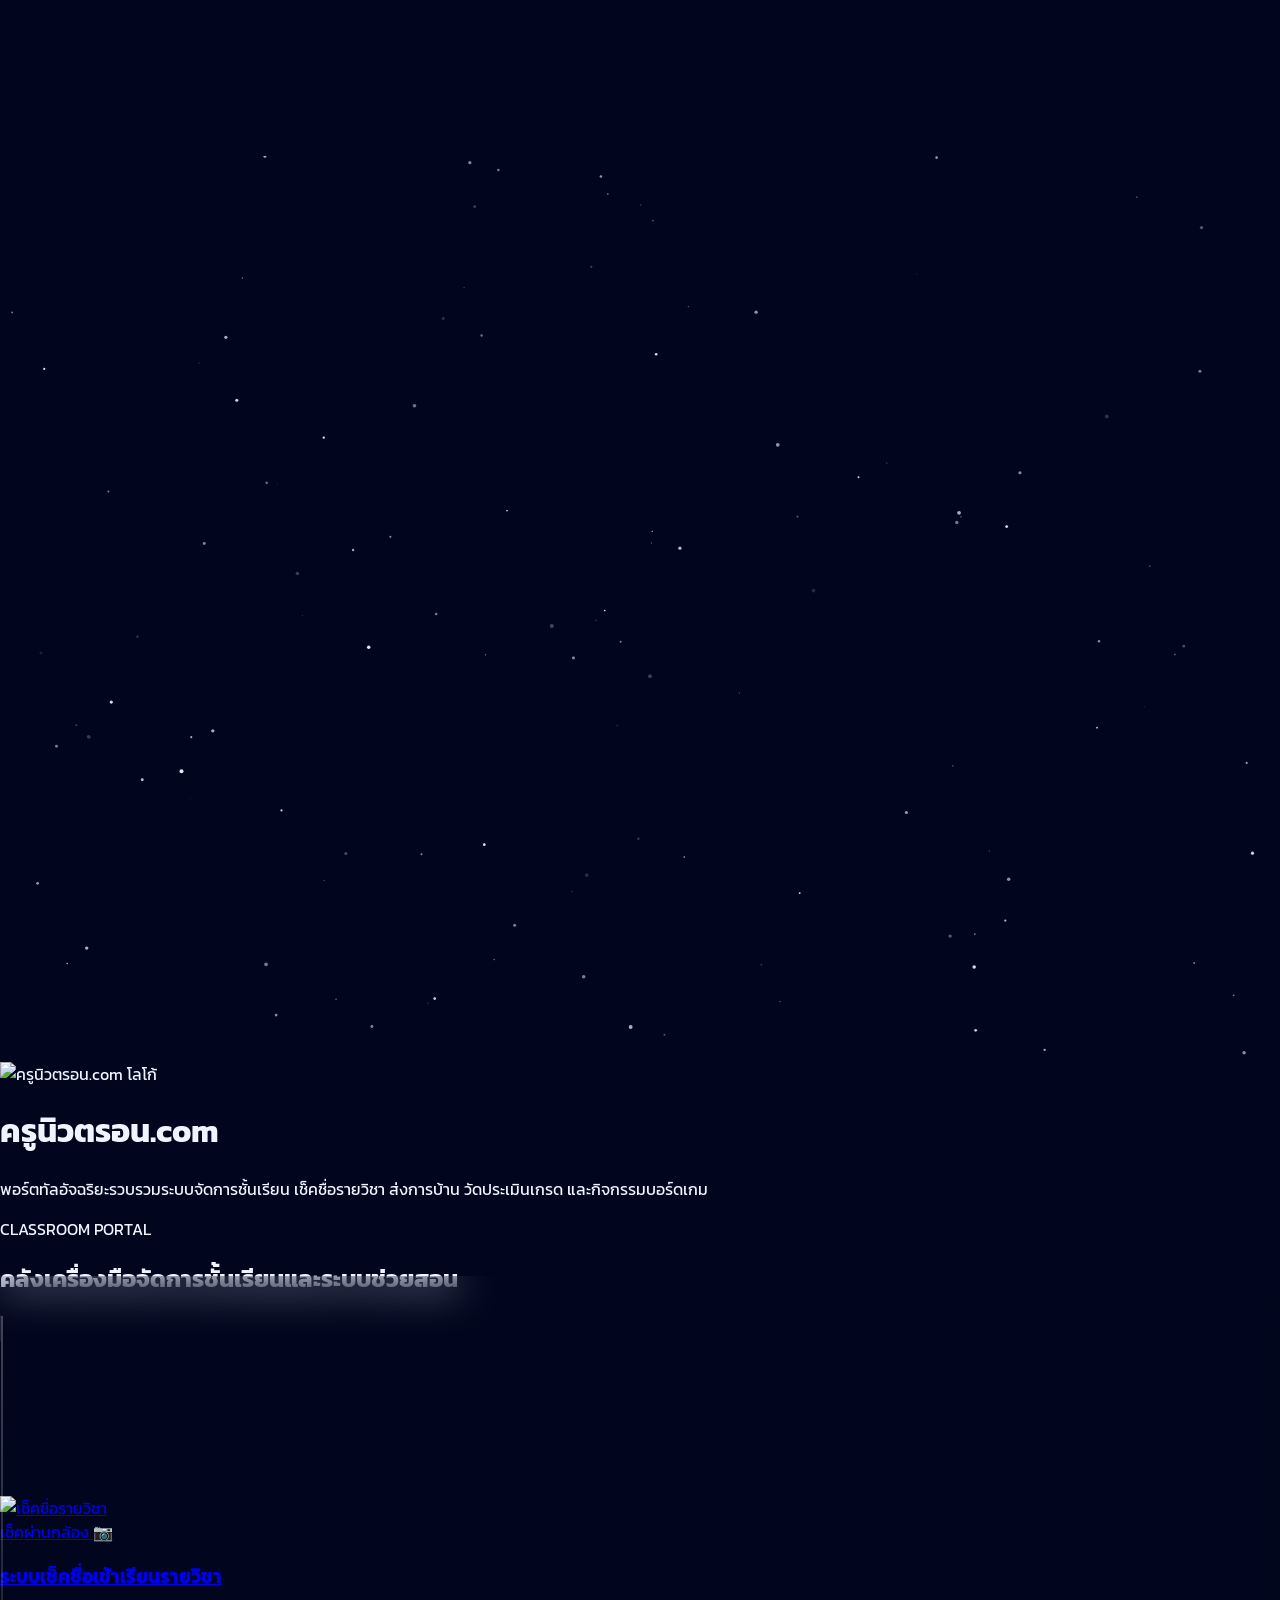
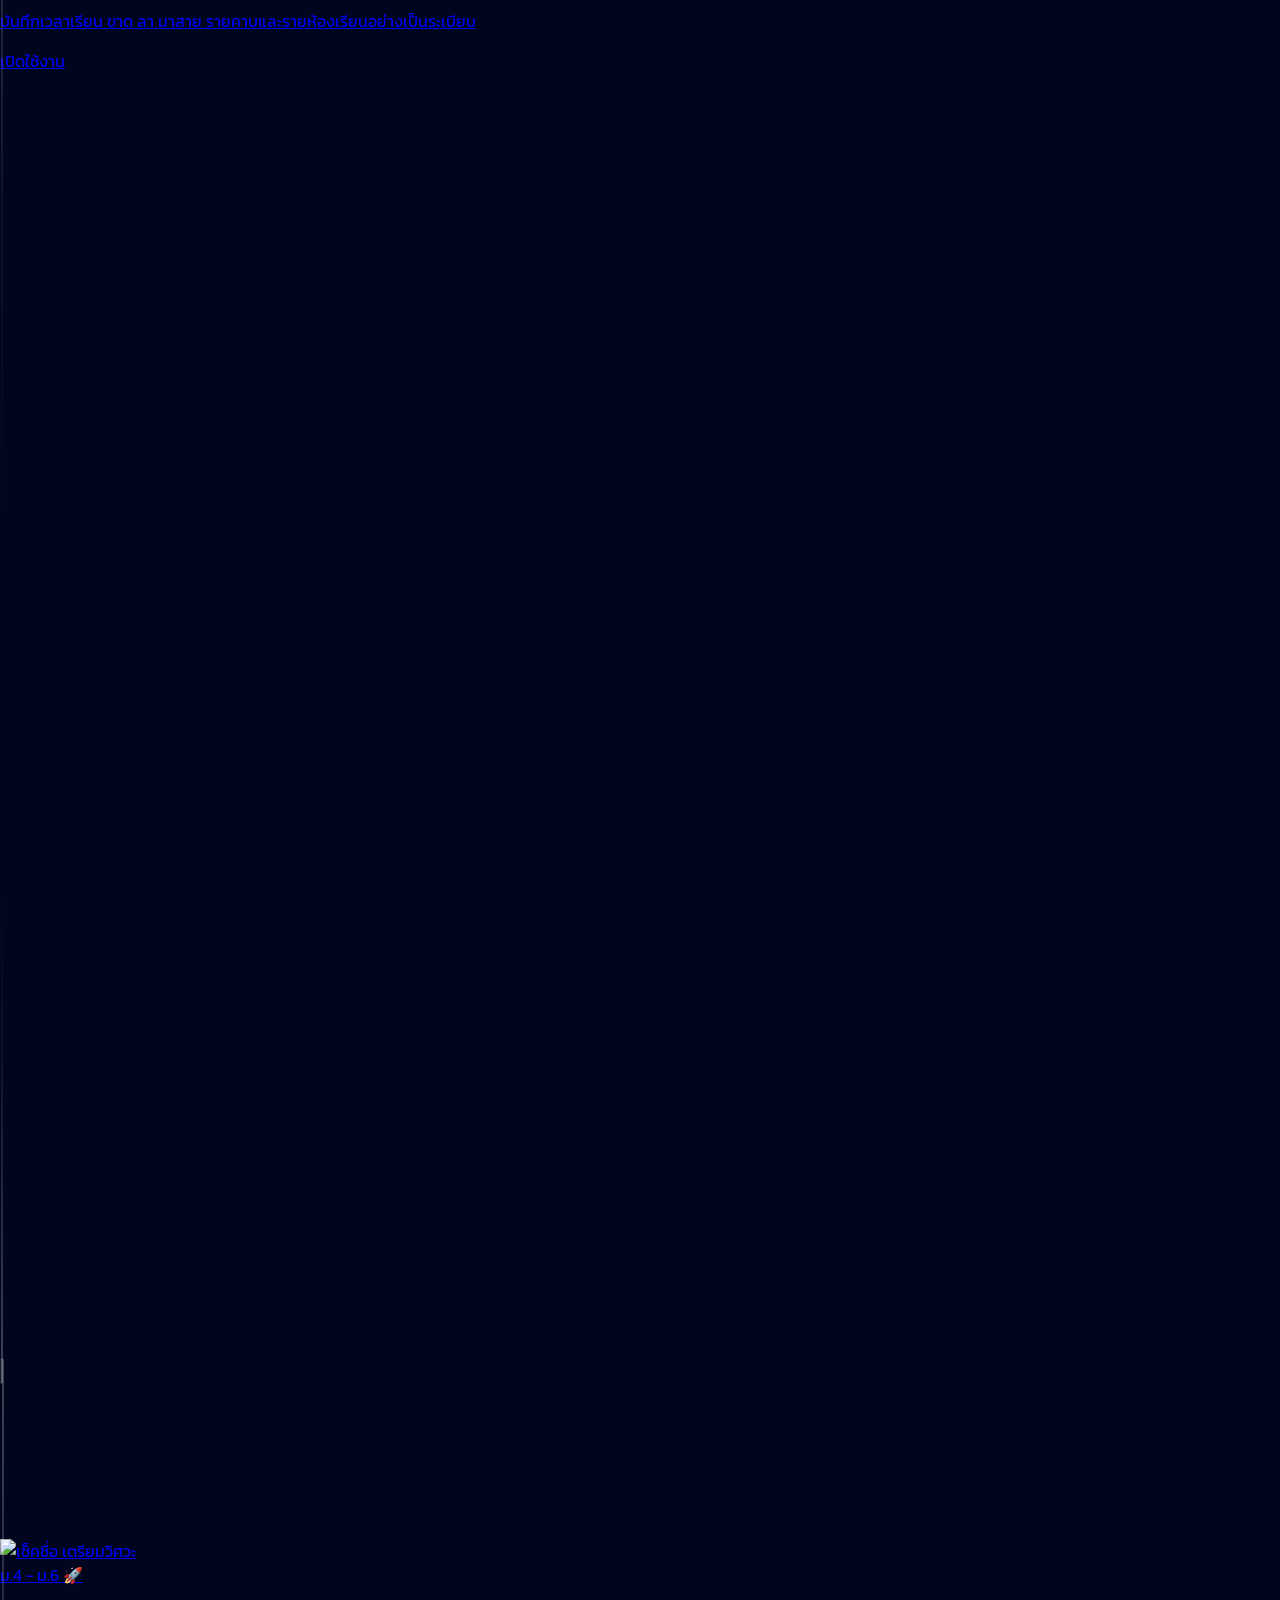
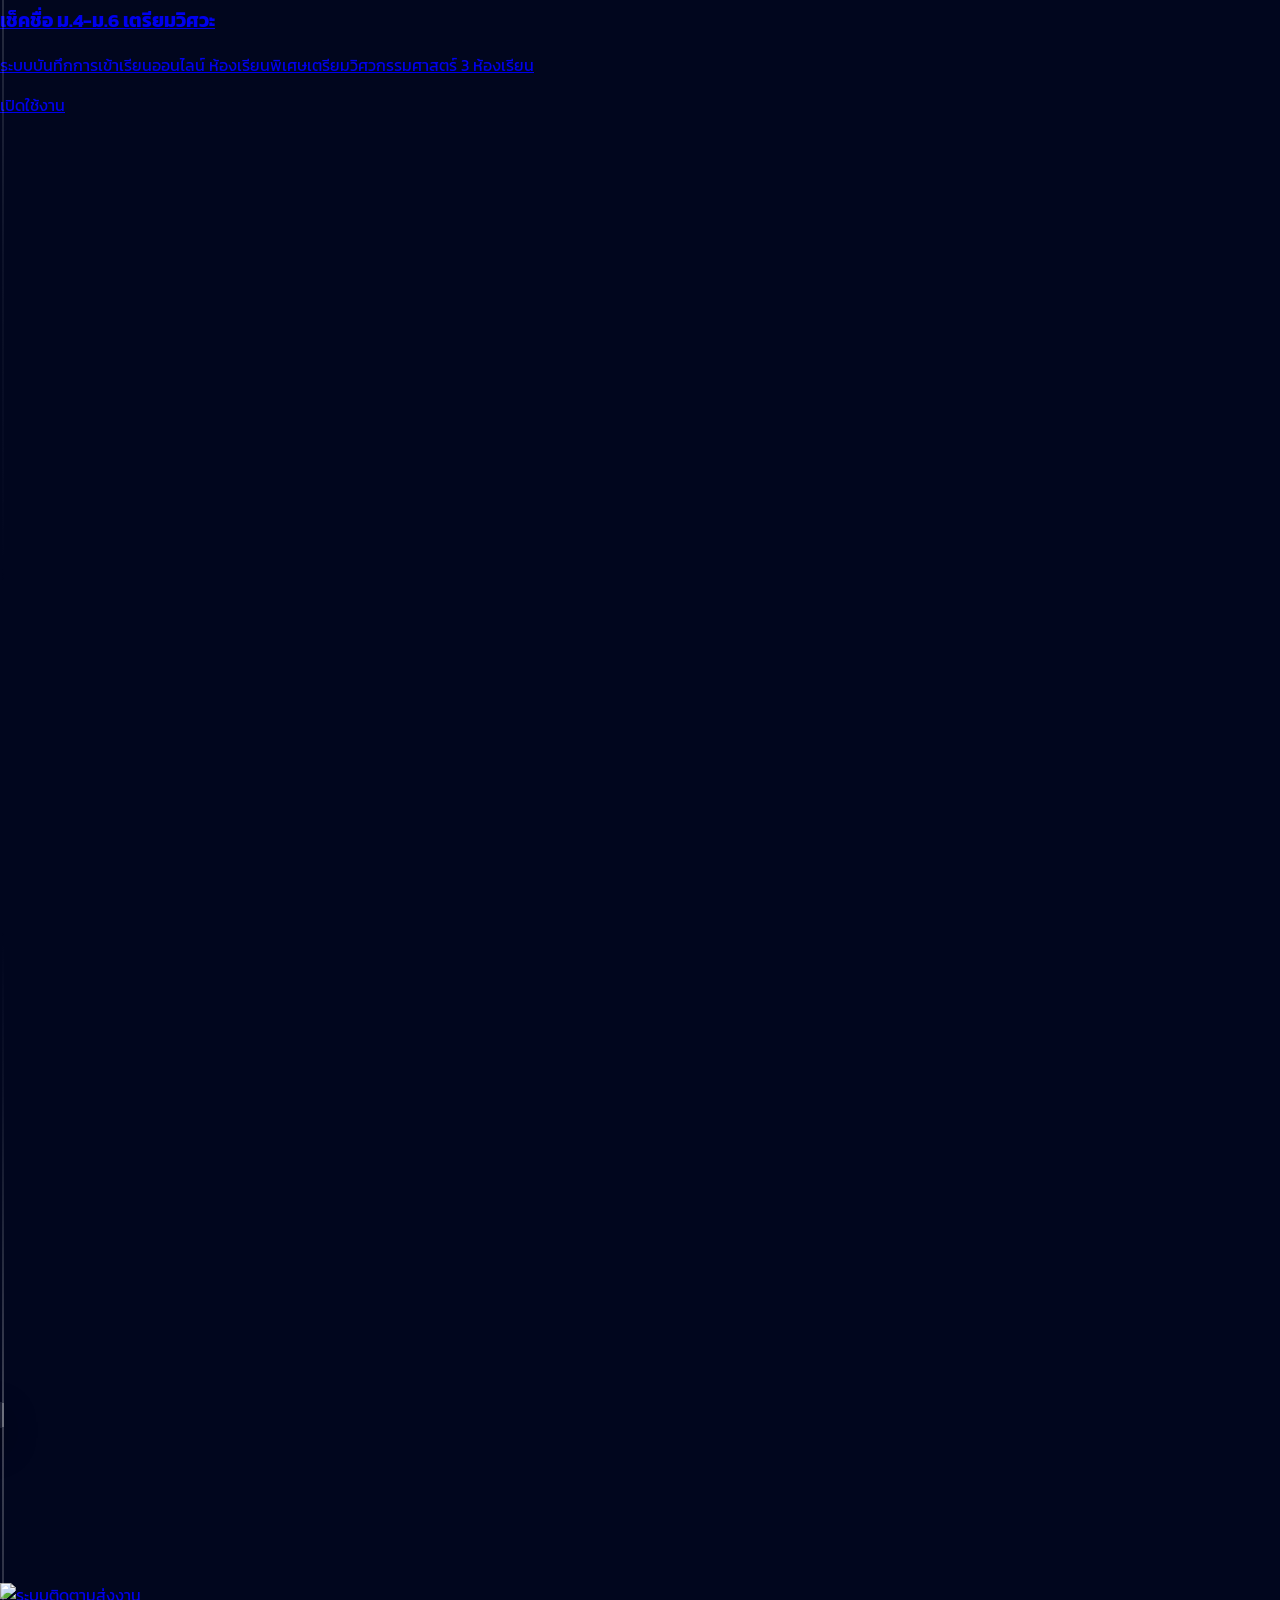
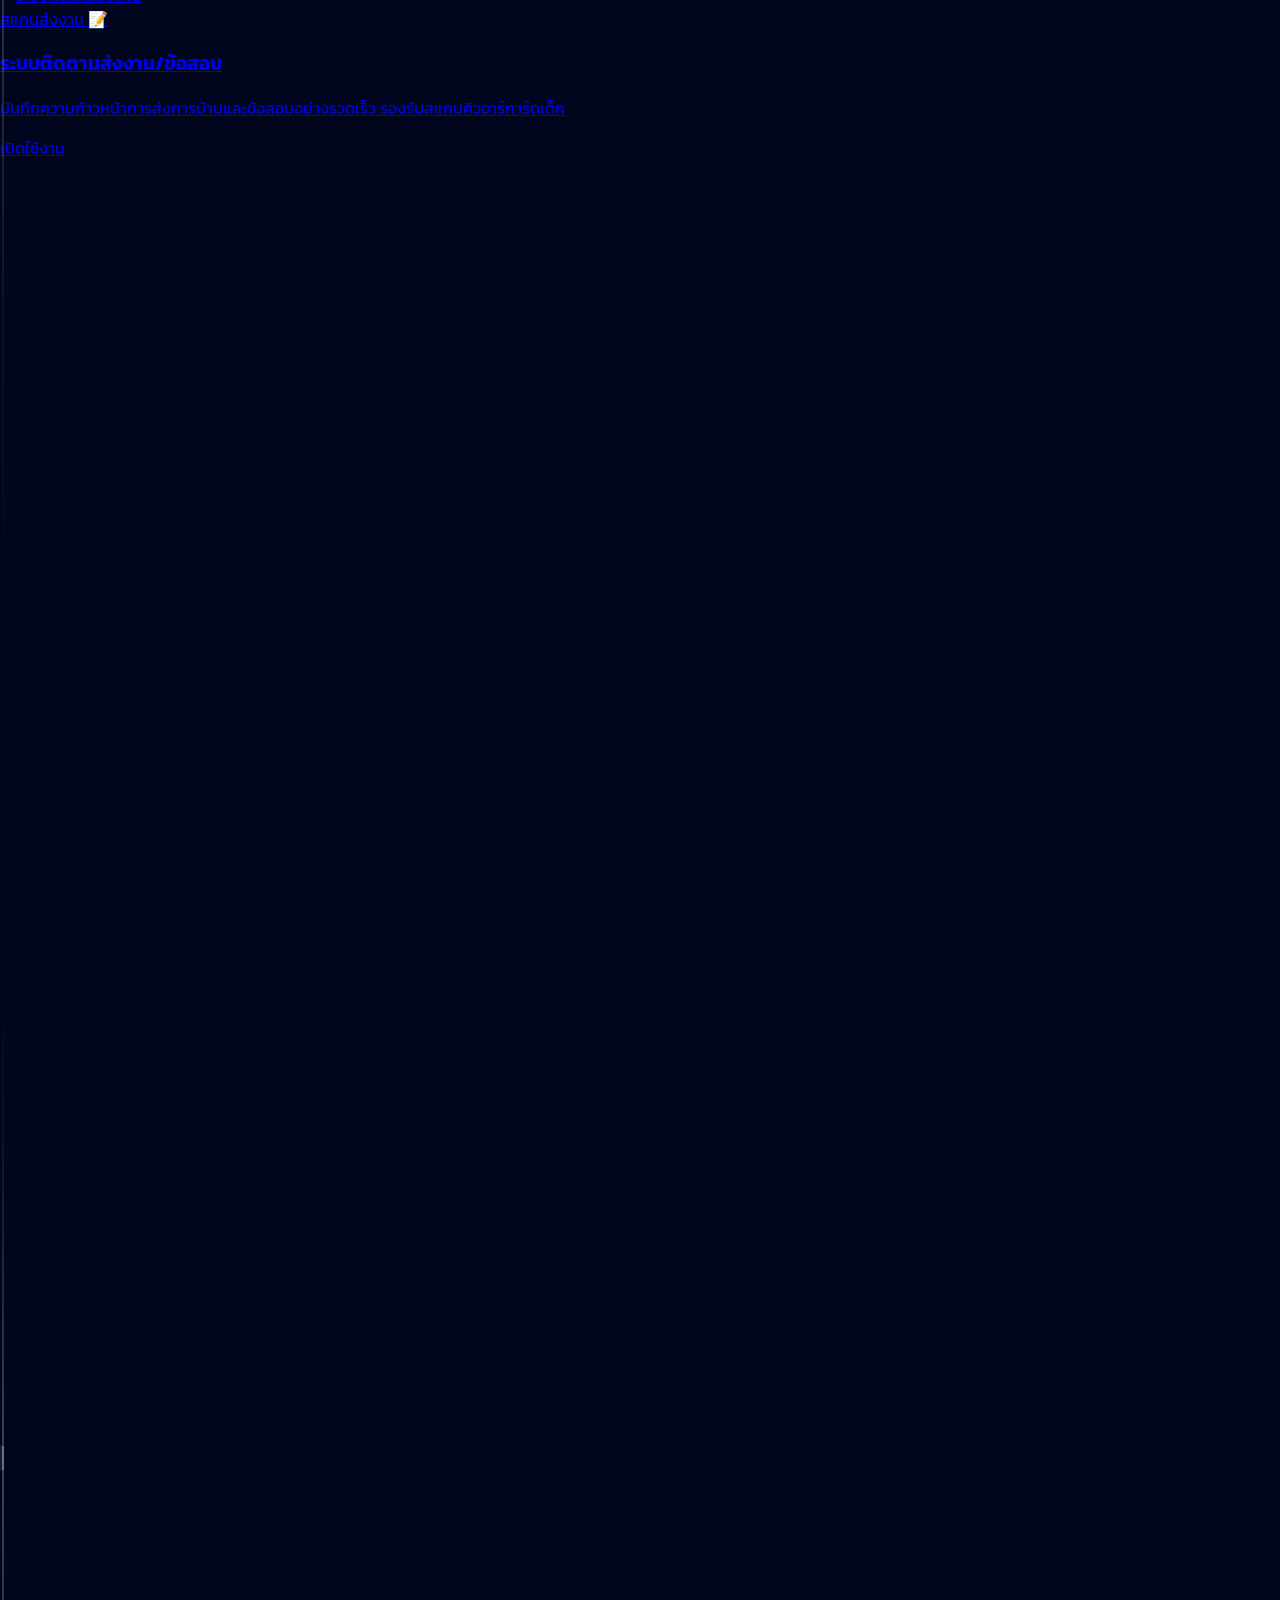
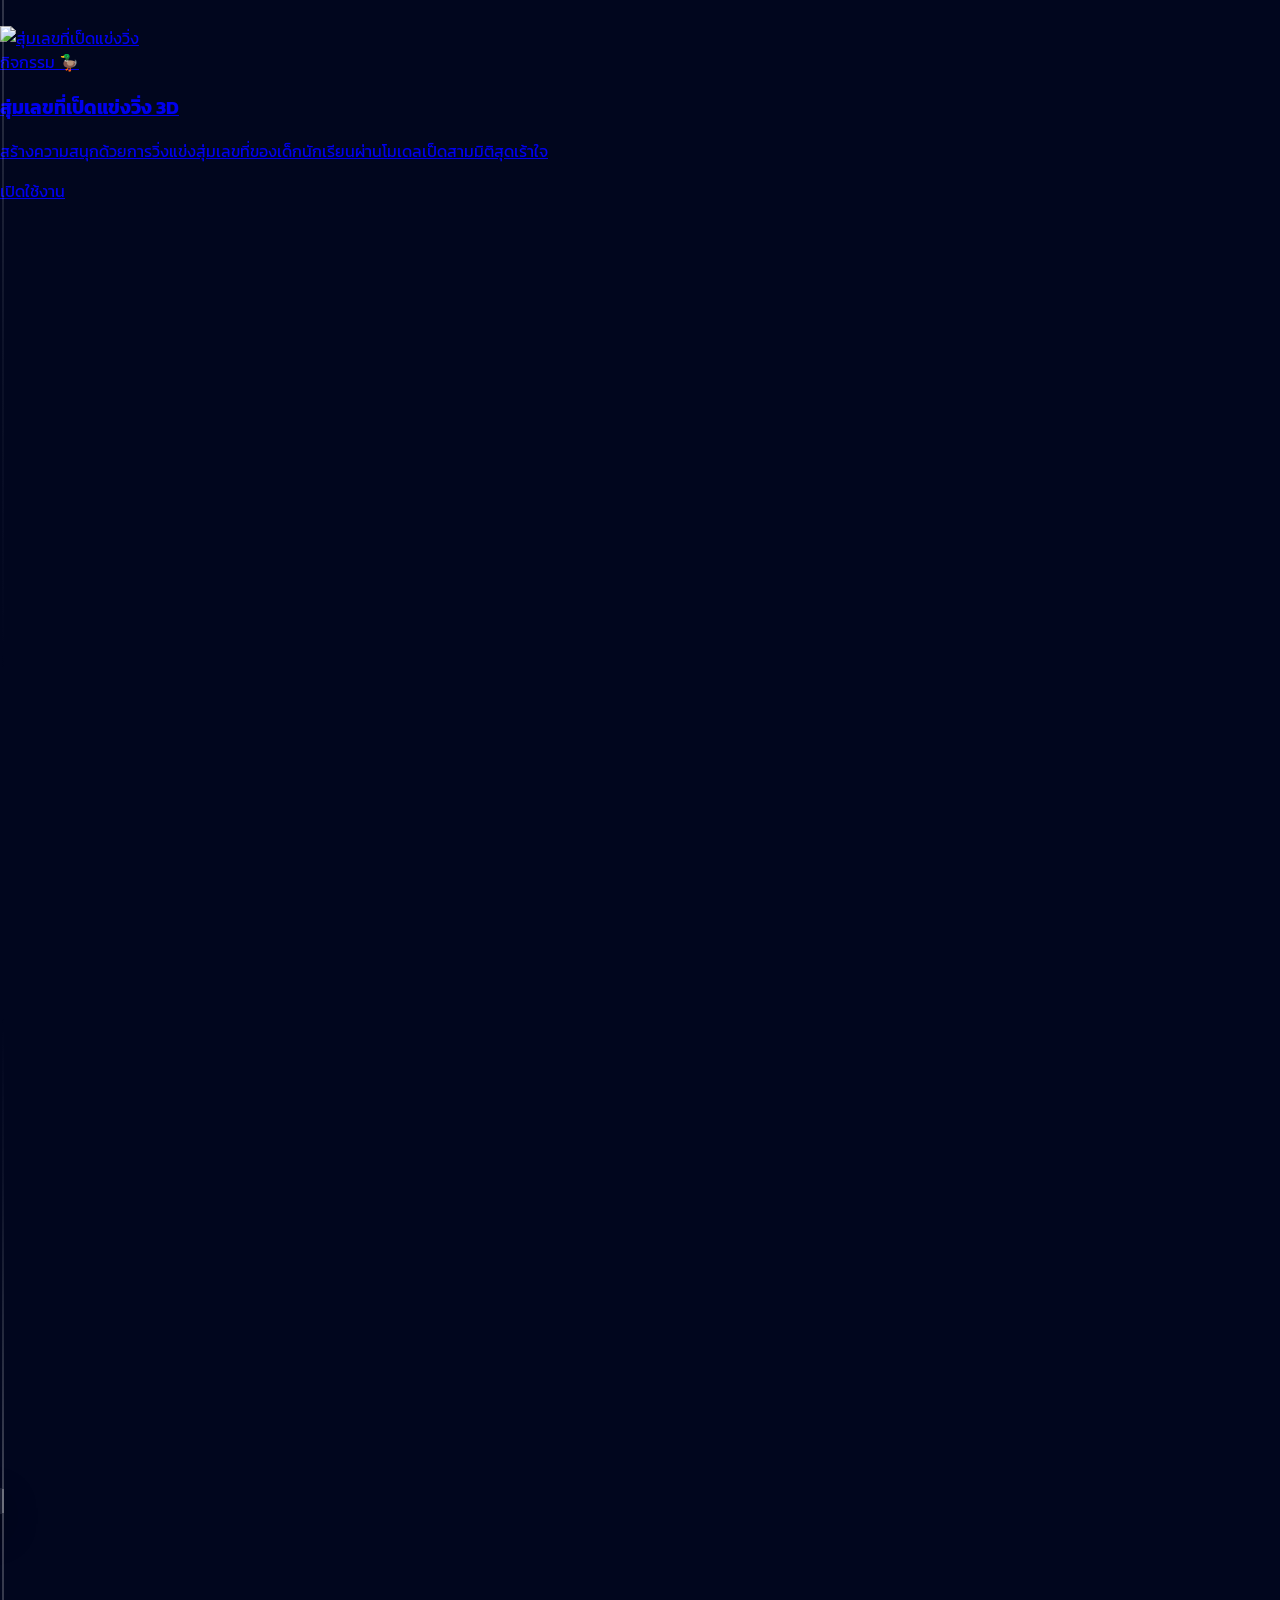
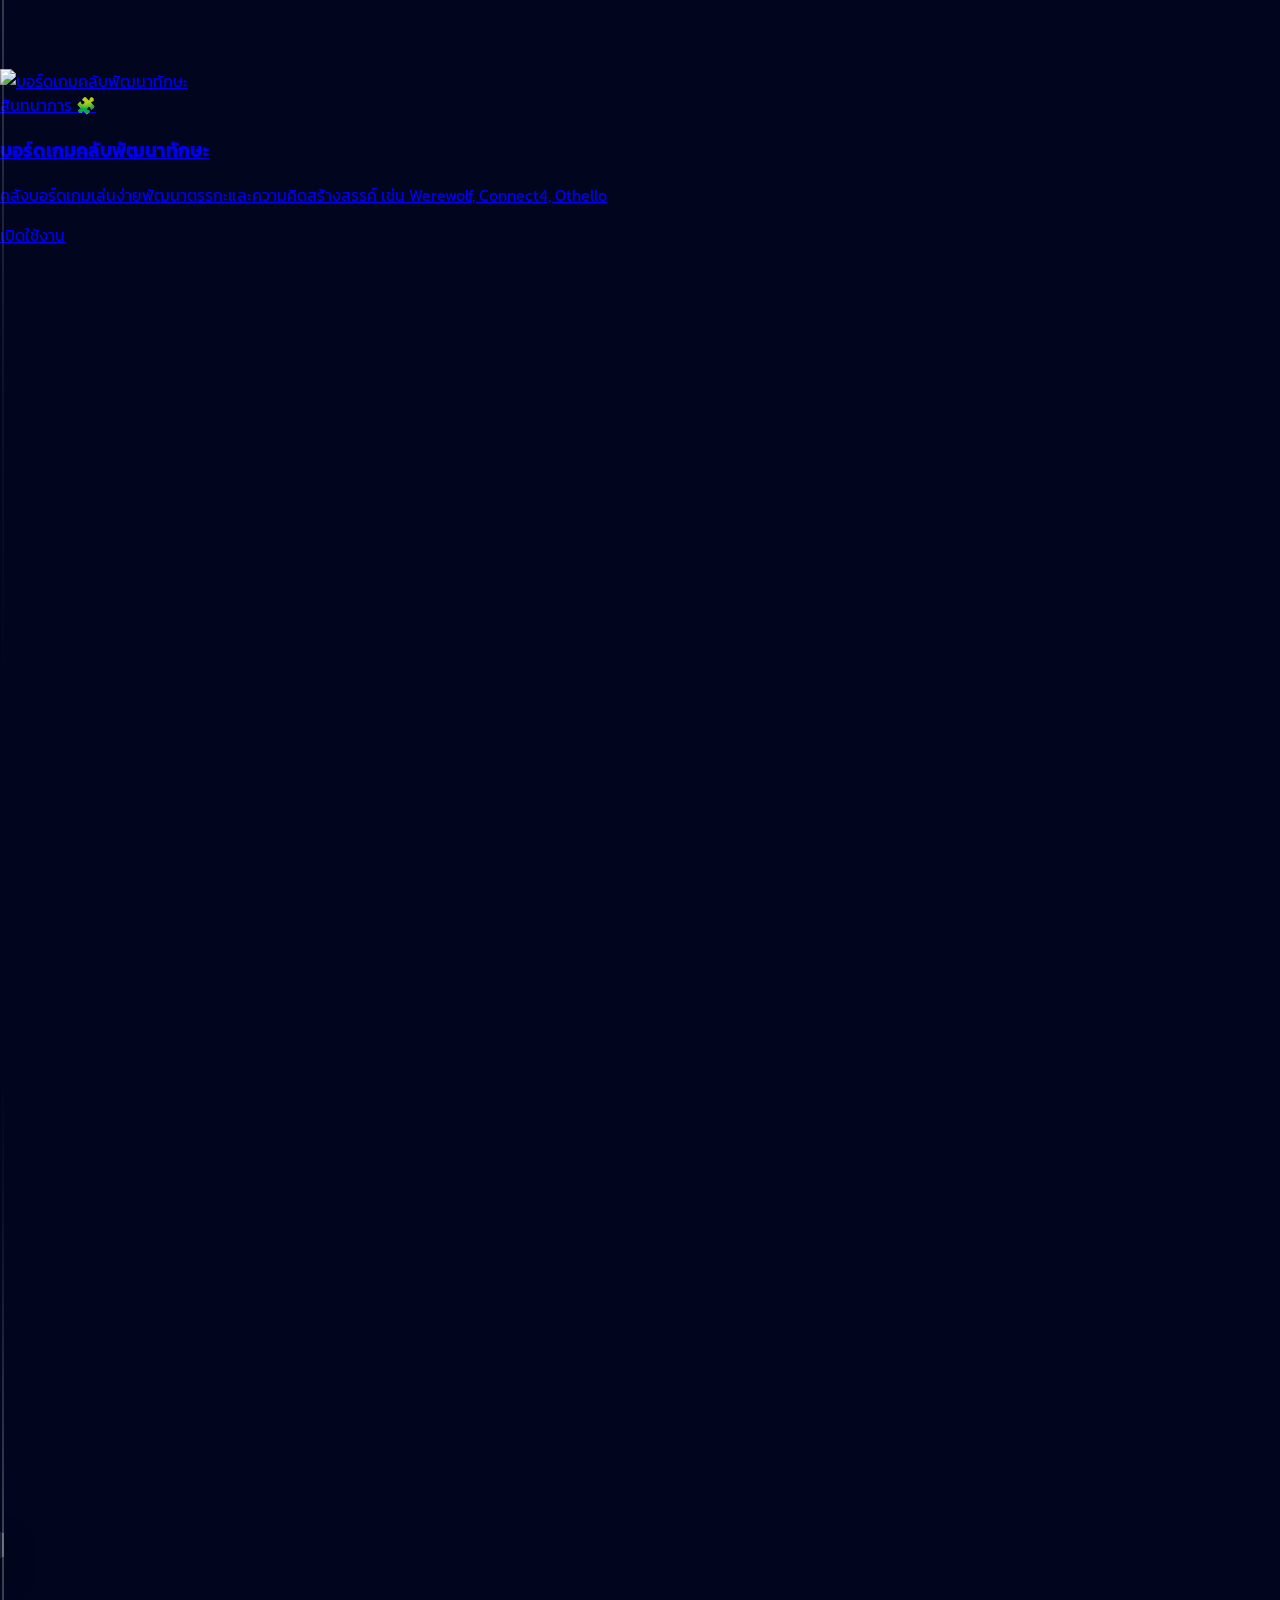
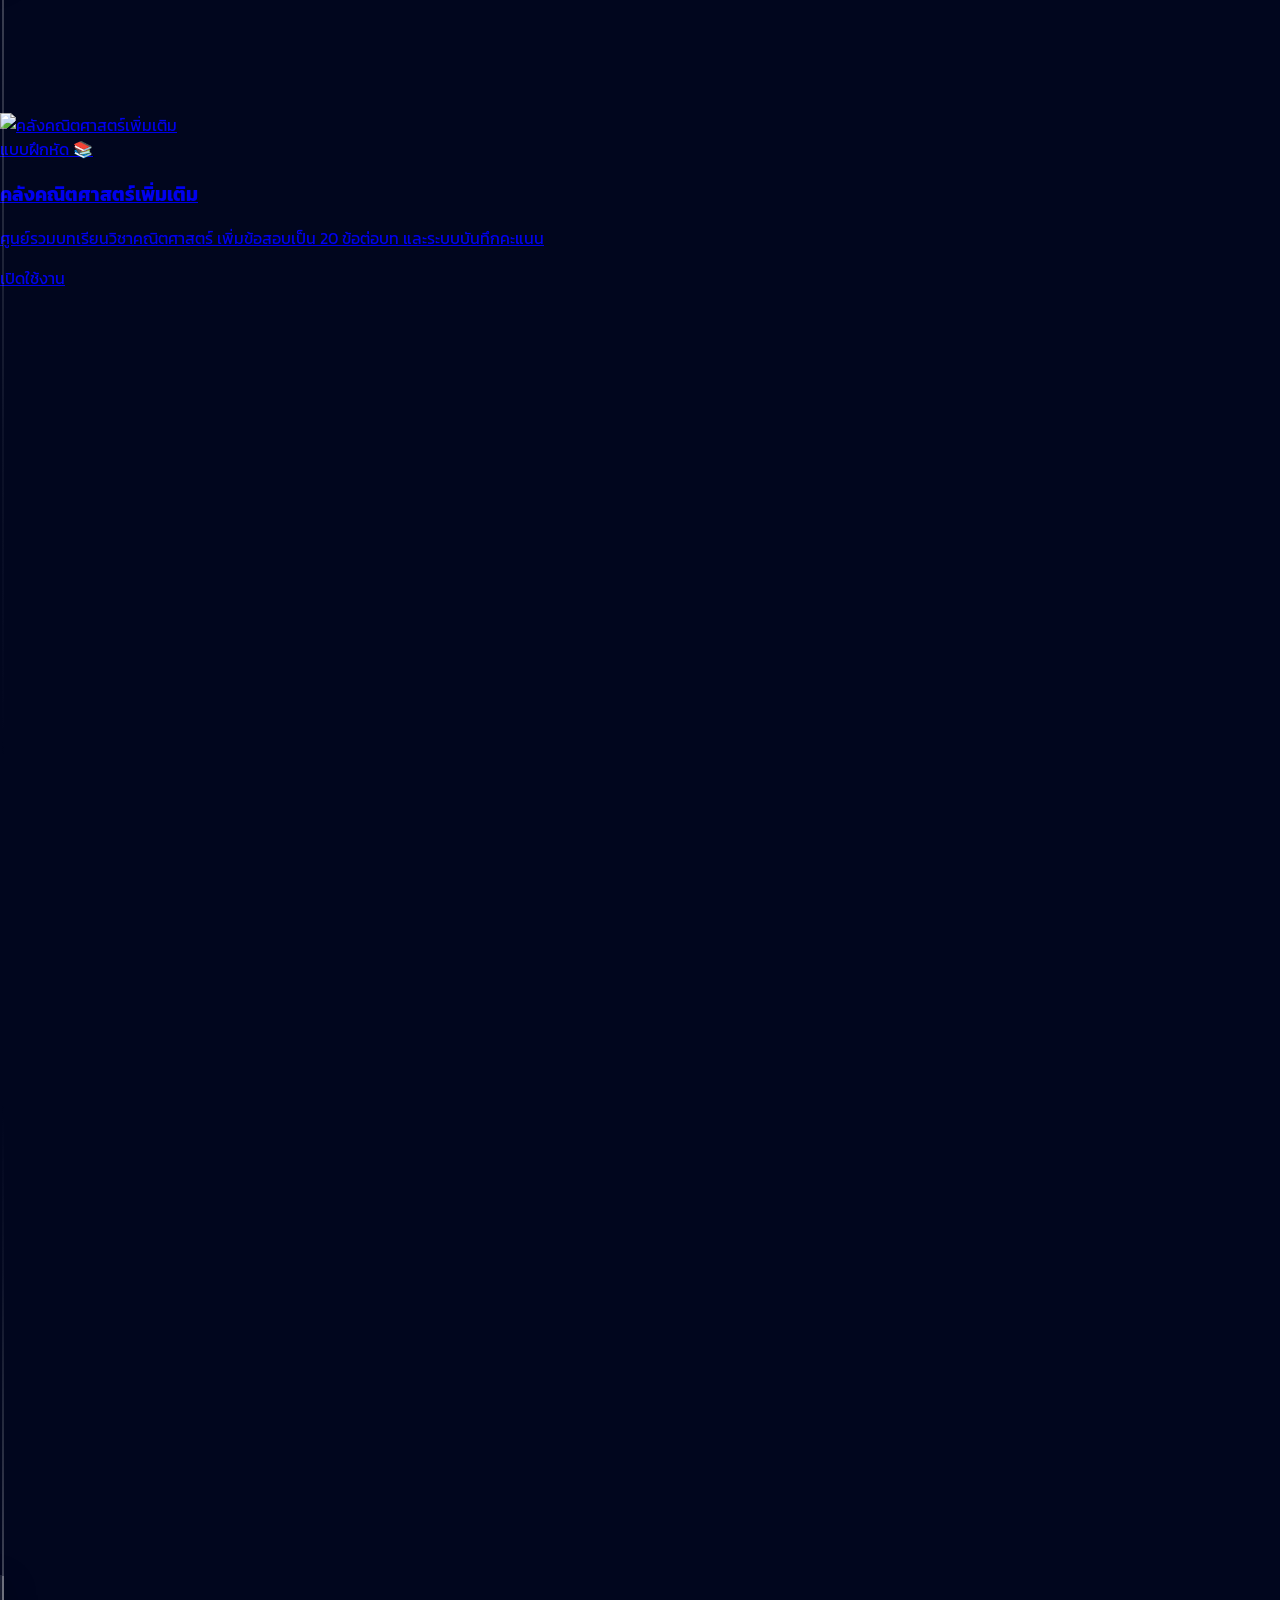
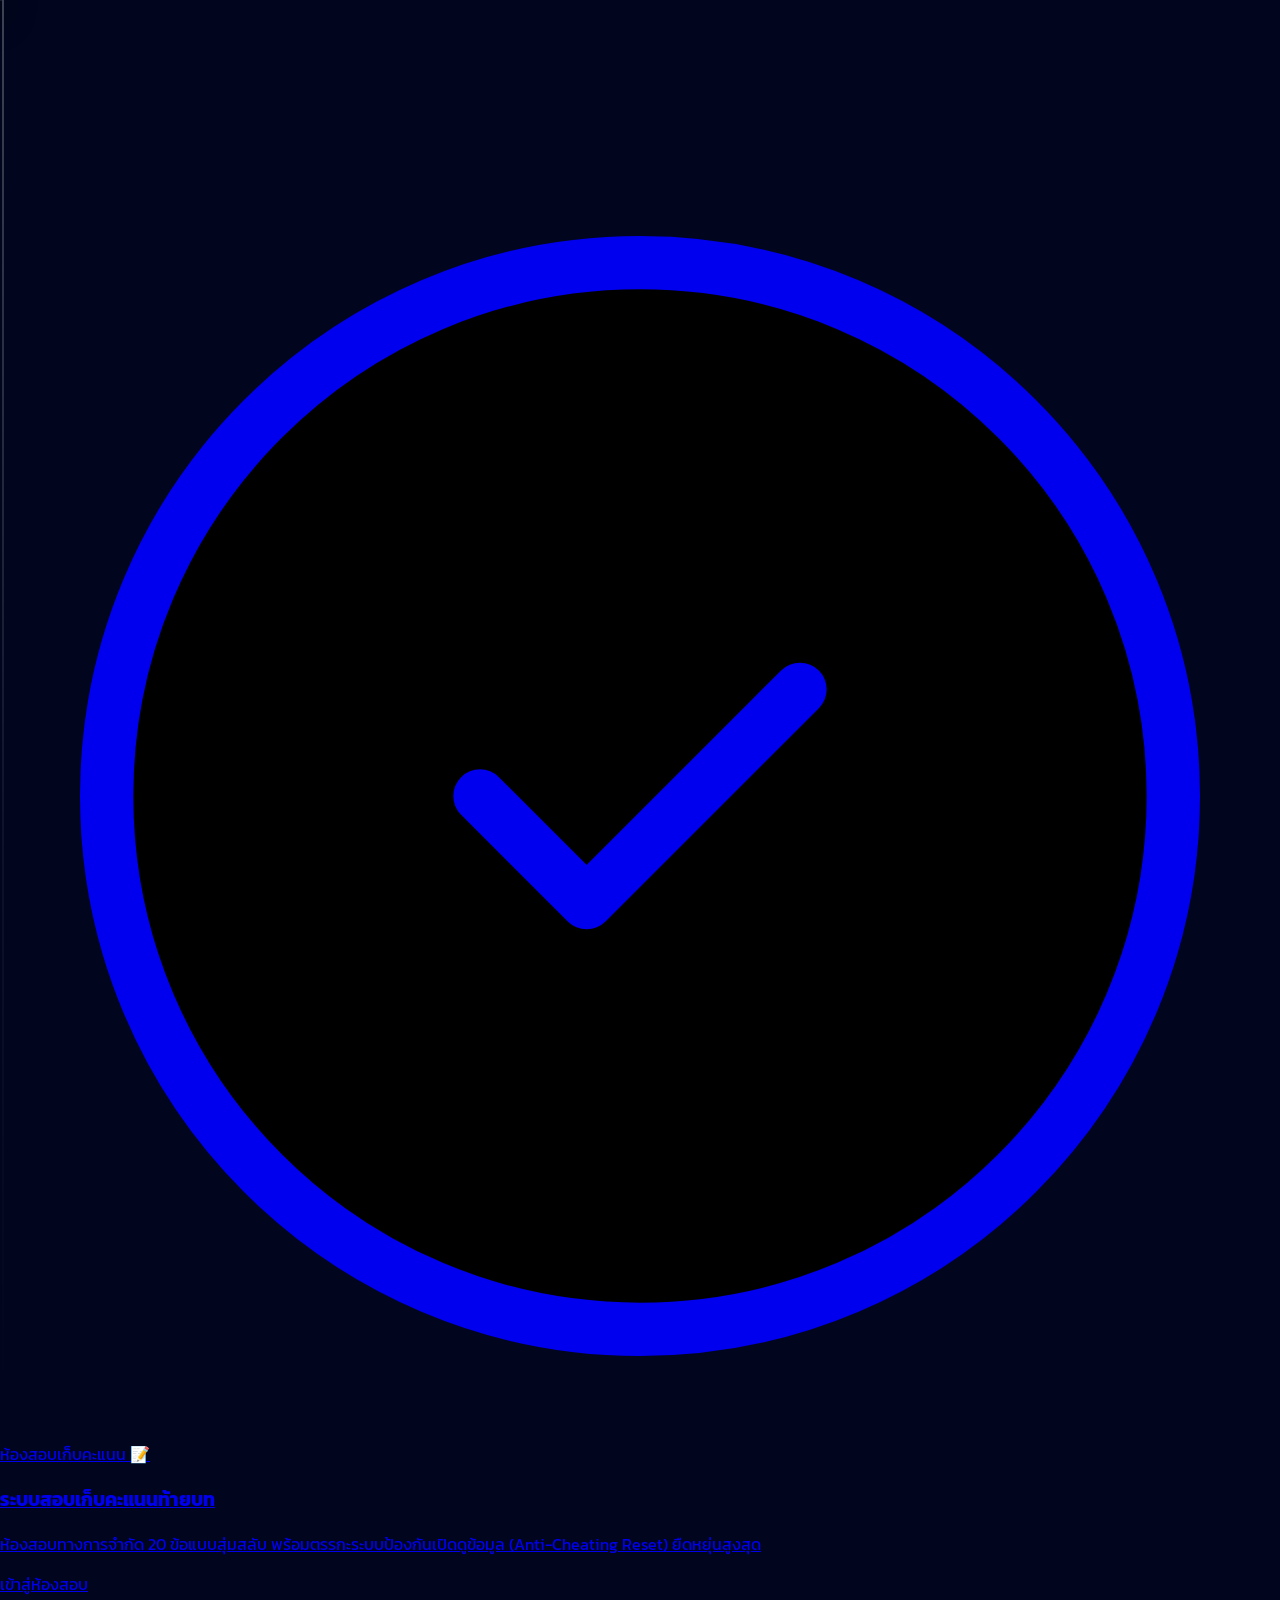
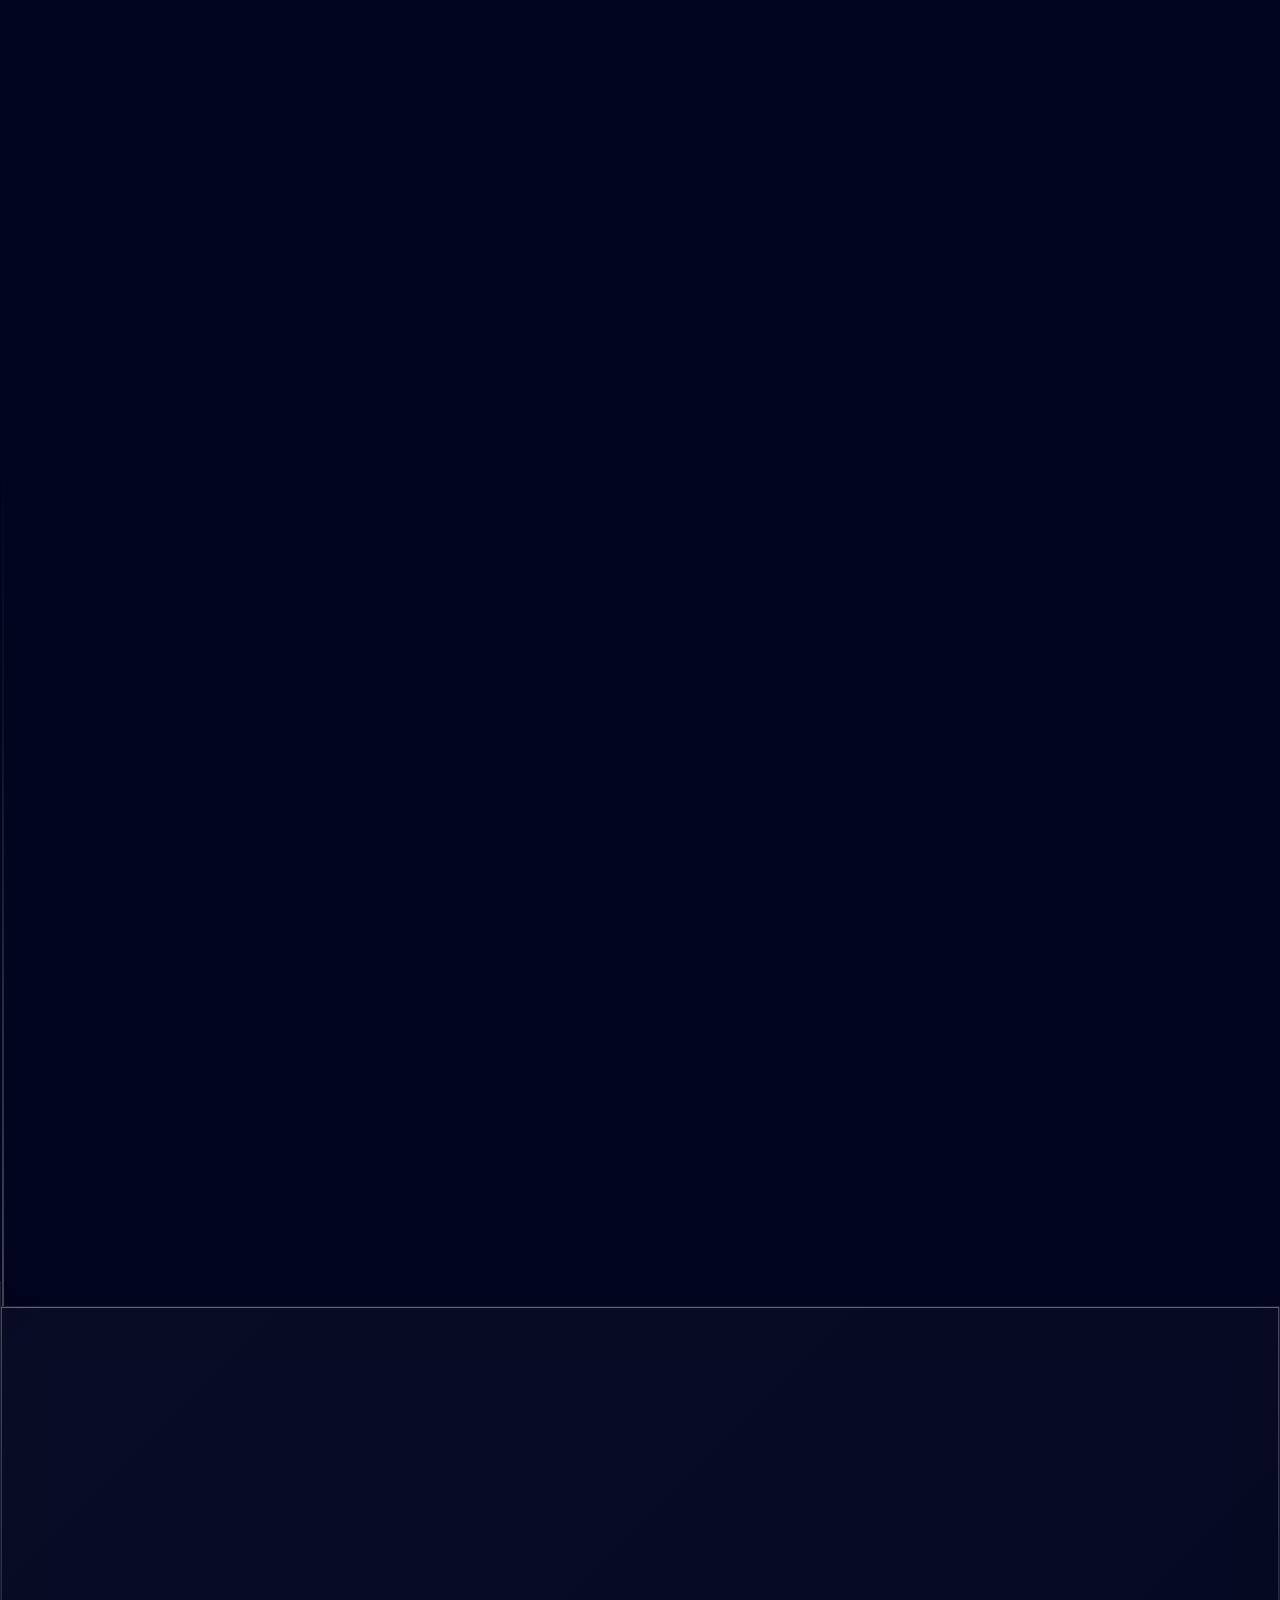
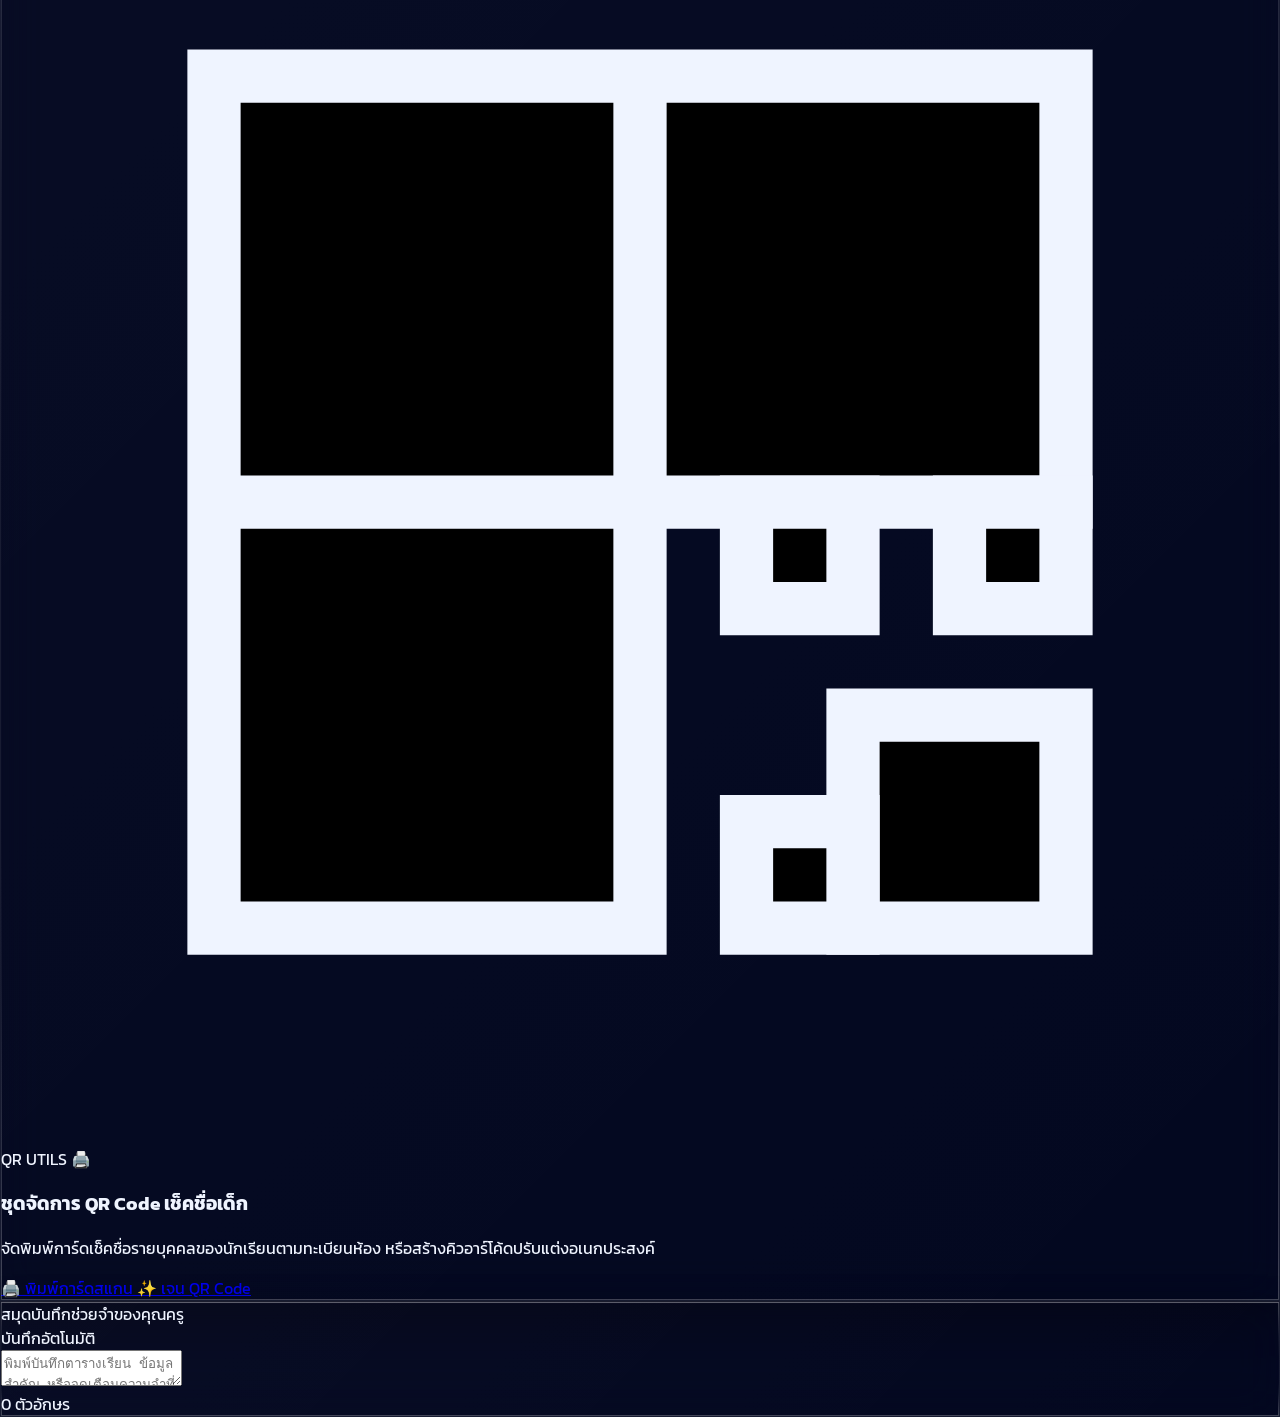
==== commit 444a7523: "style: increase logo size and reduce vertical margin gap with negative mt" ====
--- a/index.html
+++ b/index.html
@@ -117,6 +117,21 @@
       animation: float-breath 6s ease-in-out infinite;
     }
 
+    /* Cosmic Logo Pulse & Color Glow Animation (No border, glow pulses between cyan and purple) */
+    @keyframes logo-pulse-glow {
+      0%, 100% {
+        transform: translateY(0) scale(1);
+        filter: drop-shadow(0 0 12px rgba(0, 229, 255, 0.45));
+      }
+      50% {
+        transform: translateY(-8px) scale(1.03);
+        filter: drop-shadow(0 0 24px rgba(168, 85, 247, 0.7));
+      }
+    }
+    .animate-logo-pulse {
+      animation: logo-pulse-glow 6s ease-in-out infinite;
+    }
+
     /* Status dot pulse animation */
     @keyframes status-pulse {
       0%, 100% { opacity: 0.4; }
@@ -126,9 +141,9 @@
       animation: status-pulse 2s infinite ease-in-out;
     }
 
-    /* Shiny Text Effect */
+    /* Shiny Text Effect (Cosmic Gradient) */
     .shiny-text {
-      background: linear-gradient(135deg, #EFF4FF 30%, #a5b4fc 60%, #6FFF00 100%);
+      background: linear-gradient(135deg, #EFF4FF 20%, #a5b4fc 55%, #00E5FF 100%);
       -webkit-background-clip: text;
       -webkit-text-fill-color: transparent;
     }
@@ -157,45 +172,22 @@
     <!-- ========================================================
          ฝั่งซ้าย: โลโก้, มาสคอตแมว 3D หรูหรา, และการ์ดนาฬิกาเรืองแสง
          ======================================================== -->
-    <div class="w-full lg:w-[35%] xl:w-[32%] lg:h-screen lg:sticky lg:top-0 p-8 sm:p-12 flex flex-col justify-between border-b lg:border-b-0 lg:border-r border-white/10 bg-black/5 backdrop-blur-sm z-10">
-      
-      <!-- โลโก้ด้านบนสุด -->
-      <div class="flex items-center gap-3">
-        <div class="w-10 h-10 rounded-2xl bg-gradient-to-tr from-blue-600 via-indigo-500 to-emerald-400 flex items-center justify-center shadow-lg shadow-blue-500/20 border border-white/10">
-          <svg viewBox="0 0 24 24" class="w-5.5 h-5.5 fill-none stroke-white stroke-[2.5]">
-            <path d="M12 2L1 7L12 12L23 7L12 2Z" />
-            <path d="M21 12.5V17.5L12 22L3 17.5V12.5" />
-            <path d="M12 12V22" />
-          </svg>
+    <div class="w-full lg:w-[35%] xl:w-[32%] lg:h-screen lg:sticky lg:top-0 p-8 sm:p-12 flex flex-col justify-center items-center border-b lg:border-b-0 lg:border-r border-white/10 bg-black/5 backdrop-blur-sm z-10">
+      
+      <!-- ส่วนแบรนดิ้งแบบไม่มีขอบและกระพริบเรืองแสงสีฟ้านีออน -->
+      <div class="flex flex-col items-center text-center gap-1 relative z-10 w-full">
+        <div class="relative cursor-pointer">
+          <!-- โลโก้ขนาดใหญ่เรืองแสงกะพริบเป็นสีน้ำเงิน/ม่วงอวกาศ (ไม่มีขอบและพื้นหลังดำ) -->
+          <img src="images/logo.png" alt="ครูนิวตรอน.com โลโก้" class="w-44 h-44 sm:w-52 sm:h-52 object-contain animate-logo-pulse pointer-events-none">
         </div>
-        <div class="font-bold tracking-widest text-base sm:text-lg text-cream font-outfit uppercase">
-          ครูนิวตรอน<span class="text-neon drop-shadow-[0_0_10px_rgba(111,255,0,0.5)]">.com</span>
-        </div>
-      </div>
-
-      <!-- ส่วนกลาง: หัวข้อหลักแบบไล่เฉดสีในกล่องกระจกเรืองแสงพรีเมียม -->
-      <div class="my-auto py-8 flex flex-col items-center lg:items-start text-center lg:text-left gap-4 relative z-10 w-full">
-        <div class="liquid-glass rounded-[28px] p-8 w-full border border-white/15 bg-black/45 backdrop-blur-lg shadow-[0_20px_50px_rgba(111,255,0,0.05)]">
-          <h1 class="shiny-text font-black text-4xl sm:text-5xl lg:text-[2.85rem] leading-none font-kanit tracking-tight mb-4 drop-shadow-[0_2px_10px_rgba(0,0,0,0.5)]">
+        
+        <div class="space-y-2 -mt-6">
+          <h1 class="shiny-text font-black text-4xl sm:text-[2.6rem] lg:text-[2.8rem] xl:text-[3.2rem] tracking-tight leading-none font-kanit drop-shadow-[0_4px_12px_rgba(0,0,0,0.85)]">
             ครูนิวตรอน.com
           </h1>
-          <p class="text-cream/90 font-normal text-sm sm:text-base leading-relaxed drop-shadow-[0_1px_5px_rgba(0,0,0,0.5)]">
+          <p class="text-cream/85 font-light text-xs sm:text-sm max-w-[280px] leading-relaxed drop-shadow-[0_2px_8px_rgba(0,0,0,0.8)]">
             พอร์ตทัลอัจฉริยะรวบรวมระบบจัดการชั้นเรียน เช็คชื่อรายวิชา ส่งการบ้าน วัดประเมินเกรด และกิจกรรมบอร์ดเกม
           </p>
-        </div>
-      </div>
-
-      <!-- ด้านล่าง: กล่องนาฬิกากระจกเหลวดีไซน์ไฮเทค -->
-      <div class="liquid-glass rounded-[24px] px-6 py-5 flex flex-col items-center lg:items-start justify-center">
-        <div class="flex items-center gap-2 mb-1">
-          <span class="w-2 h-2 rounded-full bg-neon shadow-[0_0_10px_#6FFF00] animate-pulse-dot"></span>
-          <div id="clock-greeting" class="text-[10px] sm:text-xs font-bold text-neon tracking-widest uppercase">สวัสดีครับคุณครู 🧑‍🏫</div>
-        </div>
-        <div id="clock-time" class="font-outfit text-3xl sm:text-4xl font-extrabold tracking-widest text-cream drop-shadow-[0_0_15px_rgba(255,255,255,0.15)]">
-          00:00:00
-        </div>
-        <div id="clock-date" class="text-[10px] text-cream/60 font-mono mt-1 tracking-wider">
-          วันเสาร์ที่ 13 มิถุนายน 2569
         </div>
       </div>
 
@@ -615,97 +607,130 @@
     })();
 
     // ==========================================
-    //  Mascot Magnet Hover Effect (มาสคอตหันตามเมาส์เบาๆ)
+    //  Classroom Activity Timer & Stopwatch
     // ==========================================
     (function() {
-      const wrapper = document.getElementById('mascot-wrapper');
-      if (!wrapper) return;
-      
-      const isTouchDevice = ('ontouchstart' in window || navigator.maxTouchPoints > 0 || window.matchMedia("(pointer: coarse)").matches);
-      if (isTouchDevice) return;
-      
-      const padding = 180;
-      const strength = 3.5;
-      
-      let rect = wrapper.getBoundingClientRect();
-      const updateRect = () => {
-        rect = wrapper.getBoundingClientRect();
+      let timerDuration = 300; // default 5 minutes (300 seconds)
+      let timeRemaining = timerDuration;
+      let timerInterval = null;
+      let isRunning = false;
+
+      const timerDisplay = document.getElementById('timer-display');
+      const toggleBtn = document.getElementById('btn-timer-toggle');
+      const statusDot = document.getElementById('timer-status-dot');
+
+      const formatTime = (secs) => {
+        const m = String(Math.floor(secs / 60)).padStart(2, '0');
+        const s = String(secs % 60).padStart(2, '0');
+        return `${m}:${s}`;
       };
-      window.addEventListener("resize", updateRect);
-      window.addEventListener("scroll", updateRect, { passive: true });
-      
-      const resetPosition = () => {
-        wrapper.style.transition = "transform 0.6s ease-in-out";
-        wrapper.style.transform = "translate3d(0px, 0px, 0px) scale(1)";
+
+      const updateDisplay = () => {
+        if (timerDisplay) {
+          timerDisplay.textContent = formatTime(timeRemaining);
+        }
       };
-      
-      window.addEventListener("mousemove", (e) => {
-        const centerX = rect.left + rect.width / 2;
-        const centerY = rect.top + rect.height / 2;
-        
-        const distanceX = e.clientX - centerX;
-        const distanceY = e.clientY - centerY;
-        
-        const distance = Math.sqrt(distanceX * distanceX + distanceY * distanceY);
-        
-        if (distance < padding) {
-          wrapper.style.transition = "transform 0.2s ease-out";
-          const targetX = distanceX / strength;
-          const targetY = distanceY / strength;
-          wrapper.style.transform = `translate3d(${targetX}px, ${targetY}px, 0) scale(1.04)`;
+
+      window.setTimerPreset = (secs) => {
+        clearInterval(timerInterval);
+        isRunning = false;
+        timerDuration = secs;
+        timeRemaining = secs;
+        if (toggleBtn) {
+          toggleBtn.textContent = 'เริ่ม';
+          toggleBtn.className = 'flex-1 max-w-[90px] py-1.5 text-xs font-extrabold rounded-xl bg-neon text-spacebg shadow-[0_0_15px_rgba(111,255,0,0.3)] hover:brightness-110 active:scale-95 transition-all duration-200';
+        }
+        if (statusDot) {
+          statusDot.className = 'w-1.5 h-1.5 rounded-full bg-cream/30';
+          statusDot.style.animation = 'none';
+        }
+        if (timerDisplay) {
+          timerDisplay.className = 'font-outfit text-3xl sm:text-4xl font-extrabold tracking-widest text-cream drop-shadow-[0_0_15px_rgba(255,255,255,0.1)]';
+        }
+        updateDisplay();
+      };
+
+      window.toggleTimer = () => {
+        if (isRunning) {
+          // Pause timer
+          clearInterval(timerInterval);
+          isRunning = false;
+          if (toggleBtn) toggleBtn.textContent = 'ทำต่อ';
+          if (statusDot) {
+            statusDot.className = 'w-1.5 h-1.5 rounded-full bg-amber-400';
+            statusDot.style.animation = 'none';
+          }
         } else {
-          resetPosition();
-        }
-      });
-      
-      wrapper.addEventListener("mouseleave", resetPosition);
+          // Start timer
+          isRunning = true;
+          if (toggleBtn) toggleBtn.textContent = 'หยุด';
+          if (statusDot) {
+            statusDot.className = 'w-1.5 h-1.5 rounded-full bg-neon shadow-[0_0_10px_#6FFF00]';
+            statusDot.style.animation = 'status-pulse 2s infinite ease-in-out';
+          }
+          
+          timerInterval = setInterval(() => {
+            if (timeRemaining > 0) {
+              timeRemaining--;
+              updateDisplay();
+              
+              // Warning state when under 10 seconds
+              if (timeRemaining <= 10 && timerDisplay) {
+                timerDisplay.className = 'font-outfit text-3xl sm:text-4xl font-extrabold tracking-widest text-red-500 drop-shadow-[0_0_15px_rgba(239,68,68,0.4)]';
+              }
+            } else {
+              // Timer Finished
+              clearInterval(timerInterval);
+              isRunning = false;
+              if (toggleBtn) {
+                toggleBtn.textContent = 'เริ่มใหม่';
+                toggleBtn.className = 'flex-1 max-w-[90px] py-1.5 text-xs font-extrabold rounded-xl bg-red-500 text-white shadow-[0_0_15px_rgba(239,68,68,0.3)] hover:brightness-110 active:scale-95 transition-all duration-200';
+              }
+              if (statusDot) {
+                statusDot.className = 'w-1.5 h-1.5 rounded-full bg-red-500 shadow-[0_0_10px_#EF4444] animate-ping';
+              }
+              if (timerDisplay) {
+                timerDisplay.className = 'font-outfit text-3xl sm:text-4xl font-extrabold tracking-widest text-red-500 drop-shadow-[0_0_20px_rgba(239,68,68,0.6)]';
+              }
+              // Play audio beep
+              try {
+                const audioCtx = new (window.AudioContext || window.webkitAudioContext)();
+                const oscillator = audioCtx.createOscillator();
+                const gainNode = audioCtx.createGain();
+                oscillator.type = 'sine';
+                oscillator.frequency.setValueAtTime(880, audioCtx.currentTime); // A5 note
+                gainNode.gain.setValueAtTime(0.15, audioCtx.currentTime);
+                oscillator.connect(gainNode);
+                gainNode.connect(audioCtx.destination);
+                oscillator.start();
+                oscillator.stop(audioCtx.currentTime + 0.3);
+              } catch(e) {}
+            }
+          }, 1000);
+        }
+      };
+
+      window.resetTimer = () => {
+        clearInterval(timerInterval);
+        isRunning = false;
+        timeRemaining = timerDuration;
+        if (toggleBtn) {
+          toggleBtn.textContent = 'เริ่ม';
+          toggleBtn.className = 'flex-1 max-w-[90px] py-1.5 text-xs font-extrabold rounded-xl bg-neon text-spacebg shadow-[0_0_15px_rgba(111,255,0,0.3)] hover:brightness-110 active:scale-95 transition-all duration-200';
+        }
+        if (statusDot) {
+          statusDot.className = 'w-1.5 h-1.5 rounded-full bg-cream/30';
+          statusDot.style.animation = 'none';
+        }
+        if (timerDisplay) {
+          timerDisplay.className = 'font-outfit text-3xl sm:text-4xl font-extrabold tracking-widest text-cream drop-shadow-[0_0_15px_rgba(255,255,255,0.1)]';
+        }
+        updateDisplay();
+      };
+
+      updateDisplay();
     })();
 
-    // ==========================================
-    //  Clock Widget & Greetings Update (นาฬิกาภาษาไทย)
-    // ==========================================
-    (function() {
-      const clockTime = document.getElementById('clock-time');
-      const clockDate = document.getElementById('clock-date');
-      const clockGreeting = document.getElementById('clock-greeting');
-      
-      const updateClock = () => {
-        const daysThai = ['วันอาทิตย์', 'วันจันทร์', 'วันอังคาร', 'วันพุธ', 'วันพฤหัสบดี', 'วันศุกร์', 'วันเสาร์'];
-        const monthsThai = [
-          'มกราคม', 'กุมภาพันธ์', 'มีนาคม', 'เมษายน', 'พฤษภาคม', 'มิถุนายน', 
-          'กรกฎาคม', 'สิงหาคม', 'กันยายน', 'ตุลาคม', 'พฤศจิกายน', 'ธันวาคม'
-        ];
-        
-        const now = new Date();
-        
-        const hours = String(now.getHours()).padStart(2, '0');
-        const minutes = String(now.getMinutes()).padStart(2, '0');
-        const seconds = String(now.getSeconds()).padStart(2, '0');
-        if (clockTime) clockTime.textContent = `${hours}:${minutes}:${seconds}`;
-        
-        const dayName = daysThai[now.getDay()];
-        const dateNum = now.getDate();
-        const monthName = monthsThai[now.getMonth()];
-        const yearTH = now.getFullYear() + 543;
-        if (clockDate) clockDate.textContent = `${dayName}ที่ ${dateNum} ${monthName} ${yearTH}`;
-        
-        const hr = now.getHours();
-        let greeting = "สวัสดีครับคุณครู 🧑‍🏫";
-        if (hr >= 5 && hr < 12) {
-          greeting = "อรุณสวัสดิ์ครับคุณครู 🌅";
-        } else if (hr >= 12 && hr < 17) {
-          greeting = "สวัสดีตอนบ่ายครับคุณครู ☀️";
-        } else if (hr >= 17 && hr < 21) {
-          greeting = "สวัสดีตอนเย็นครับคุณครู 🌆";
-        } else {
-          greeting = "สวัสดีตอนค่ำครับคุณครู 🌌";
-        }
-        if (clockGreeting) clockGreeting.textContent = greeting;
-      };
-      
-      updateClock();
-      setInterval(updateClock, 1000);
-    })();
 
     // ==========================================
     //  Notepad Auto-Save Memo Pad
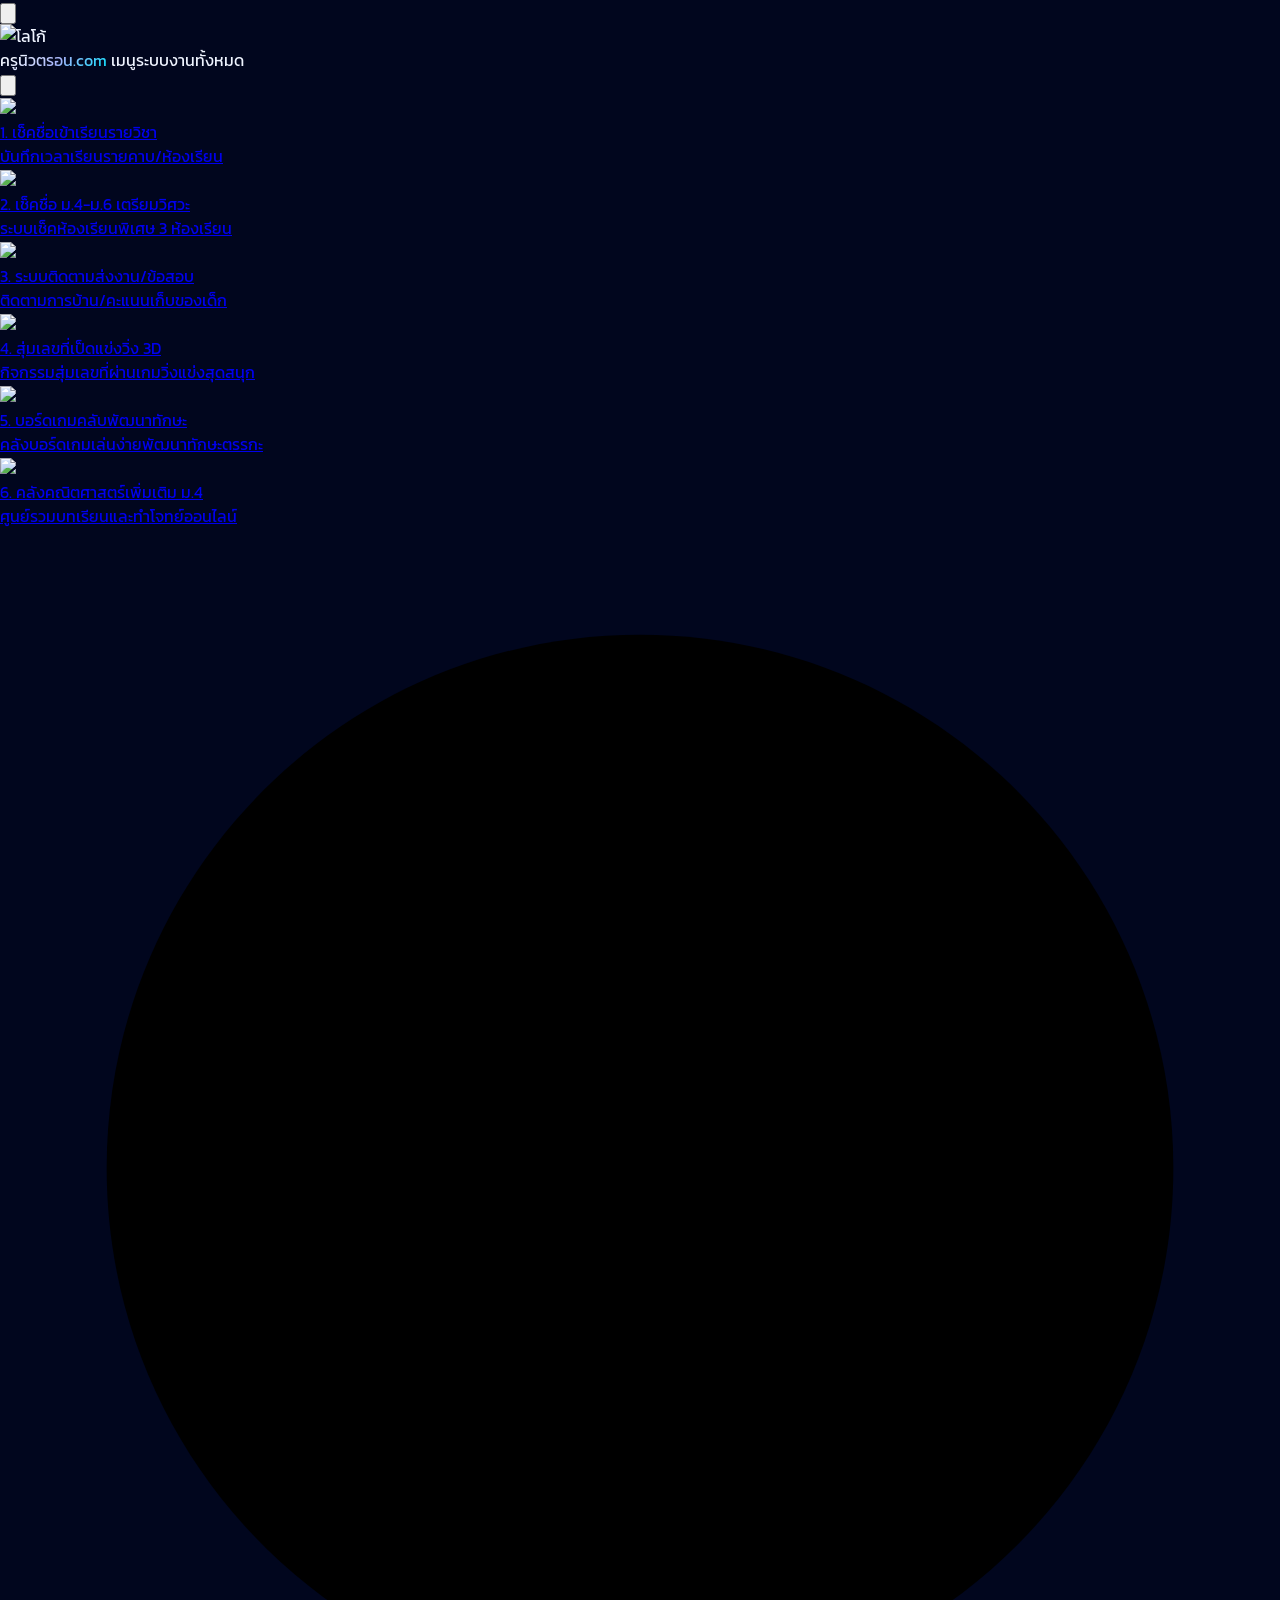
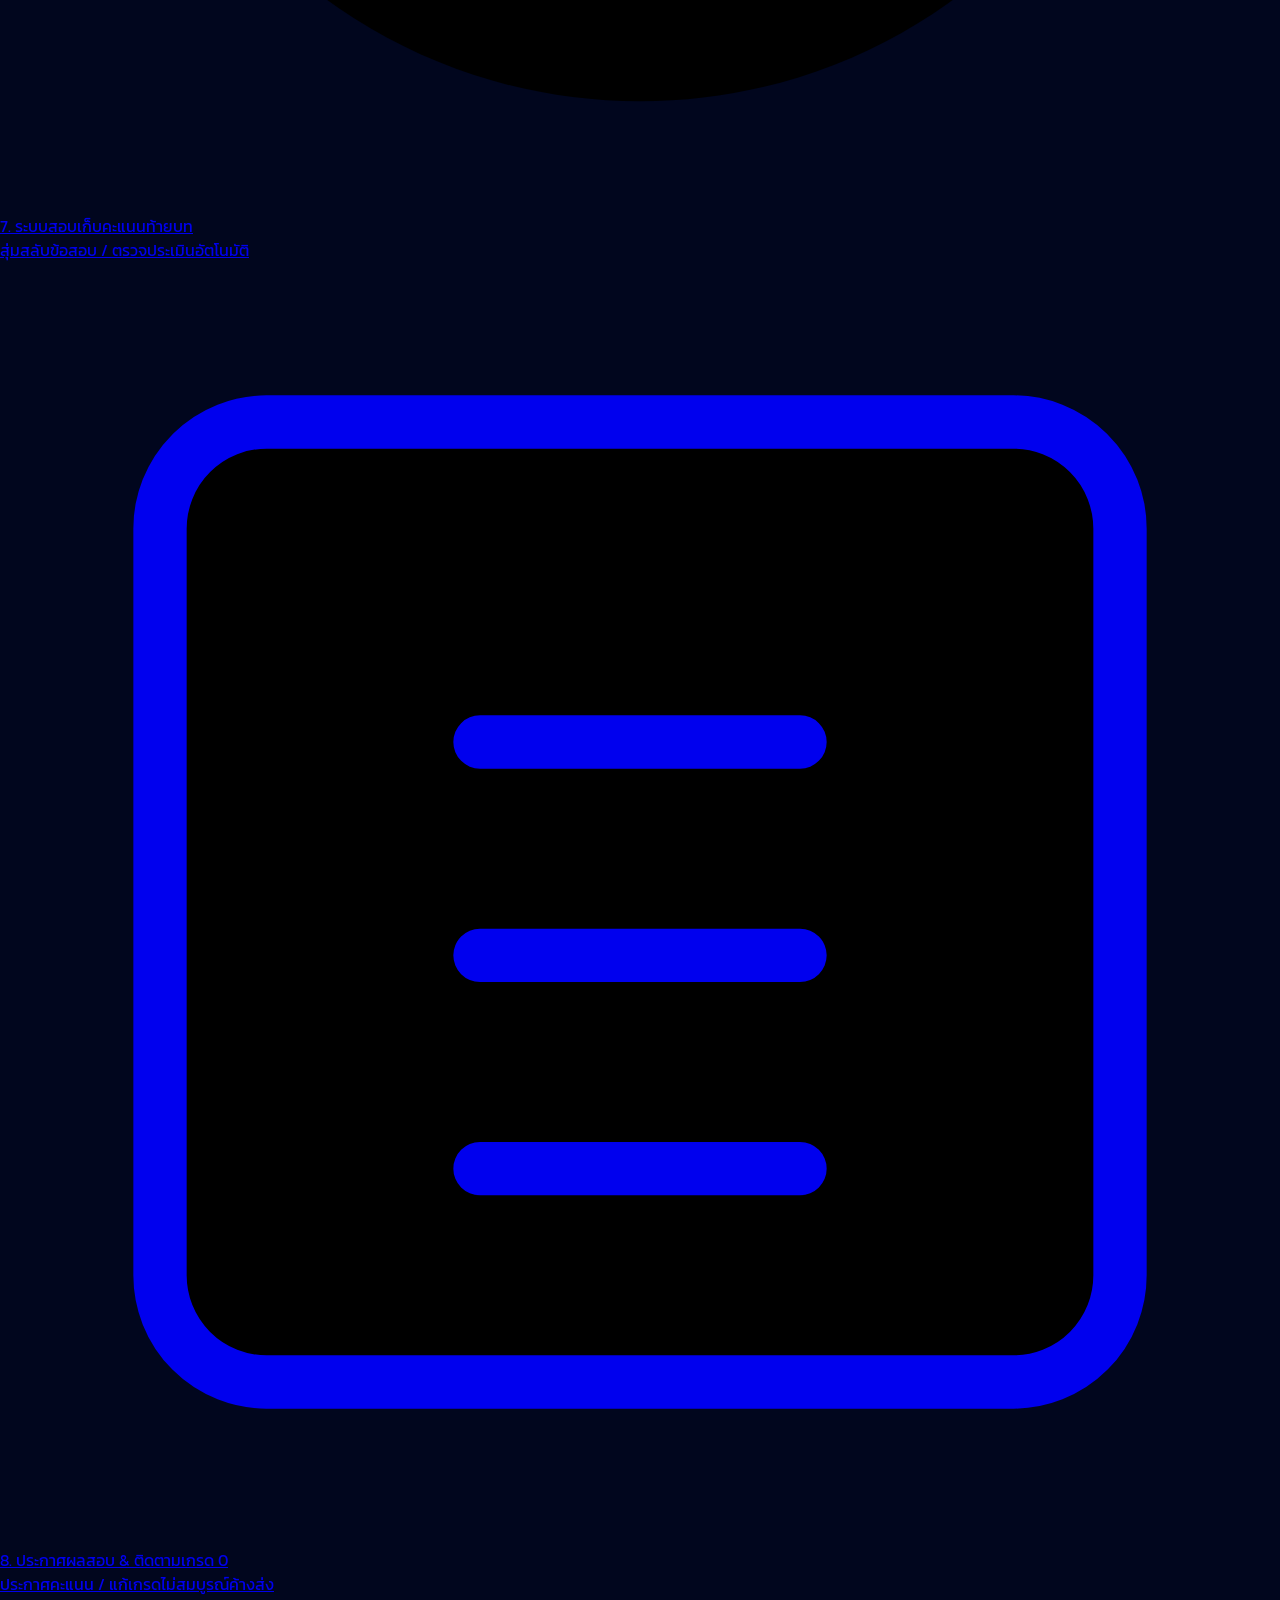
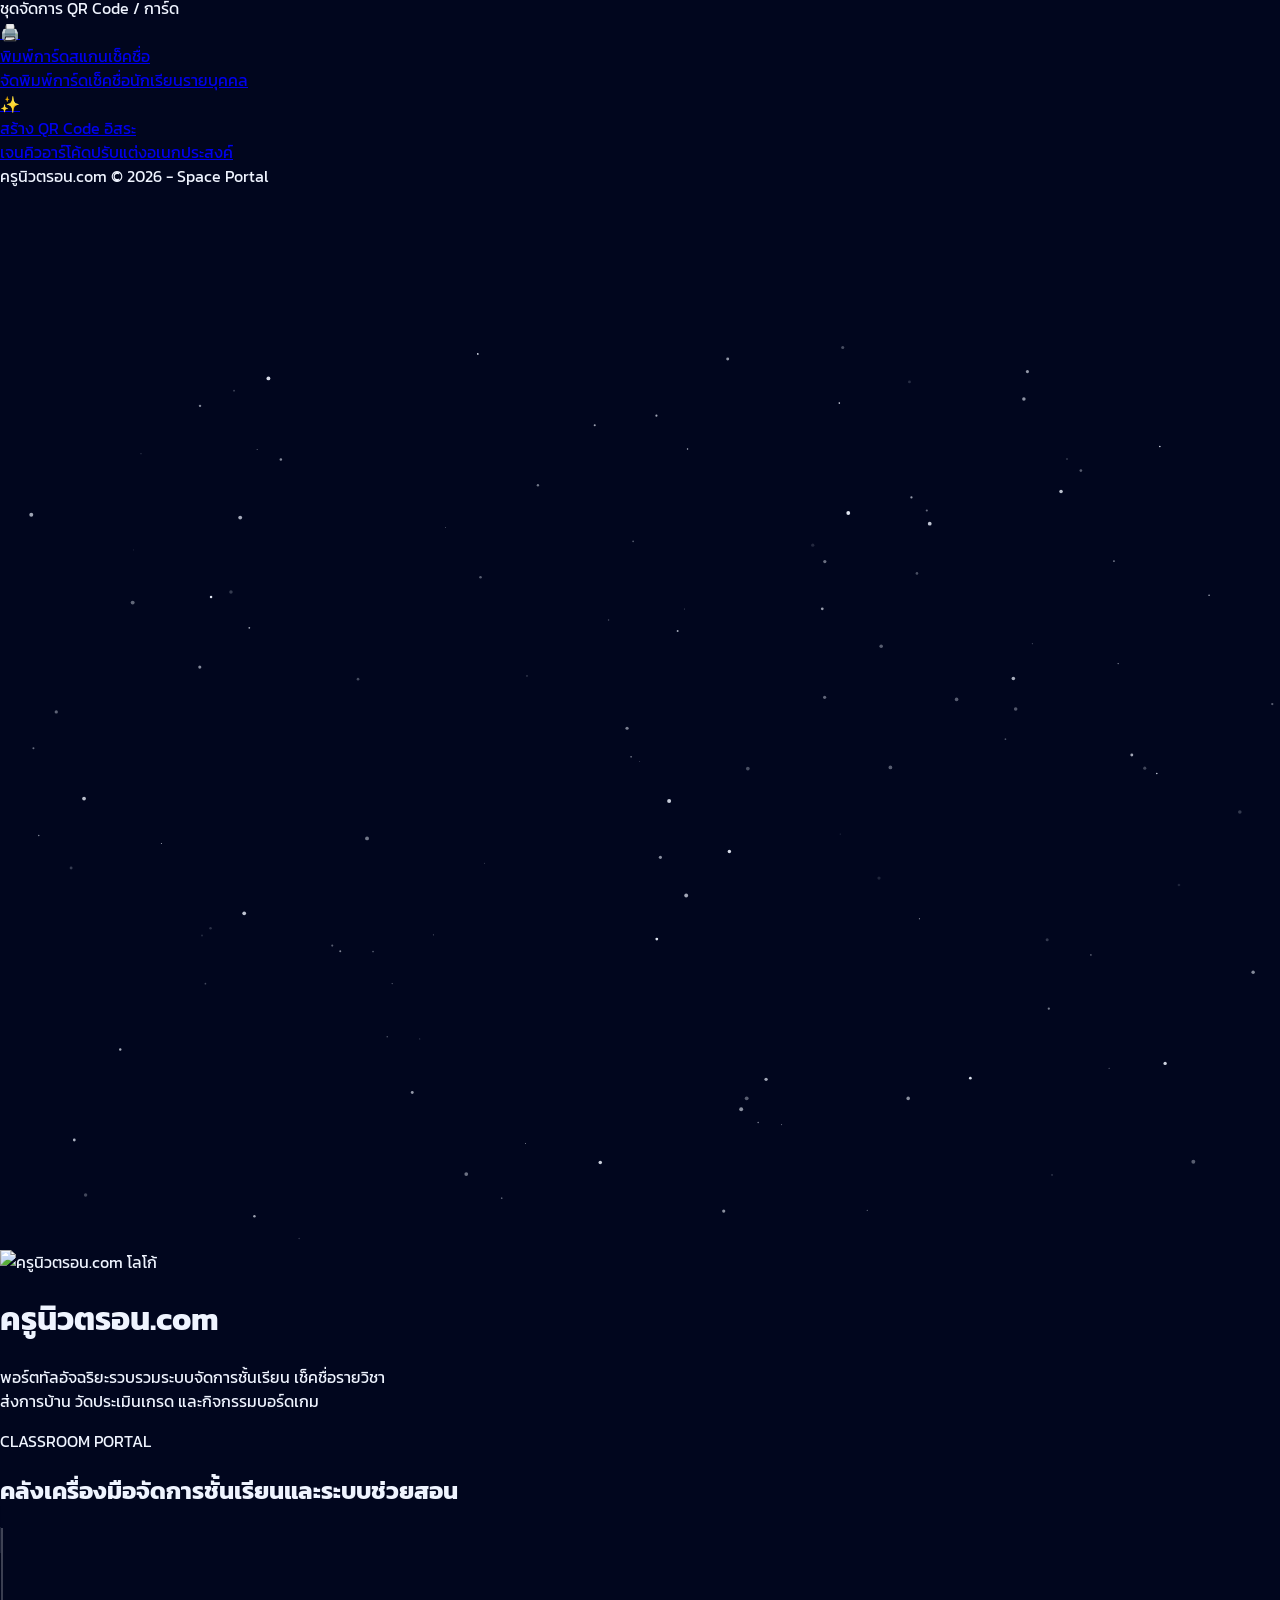
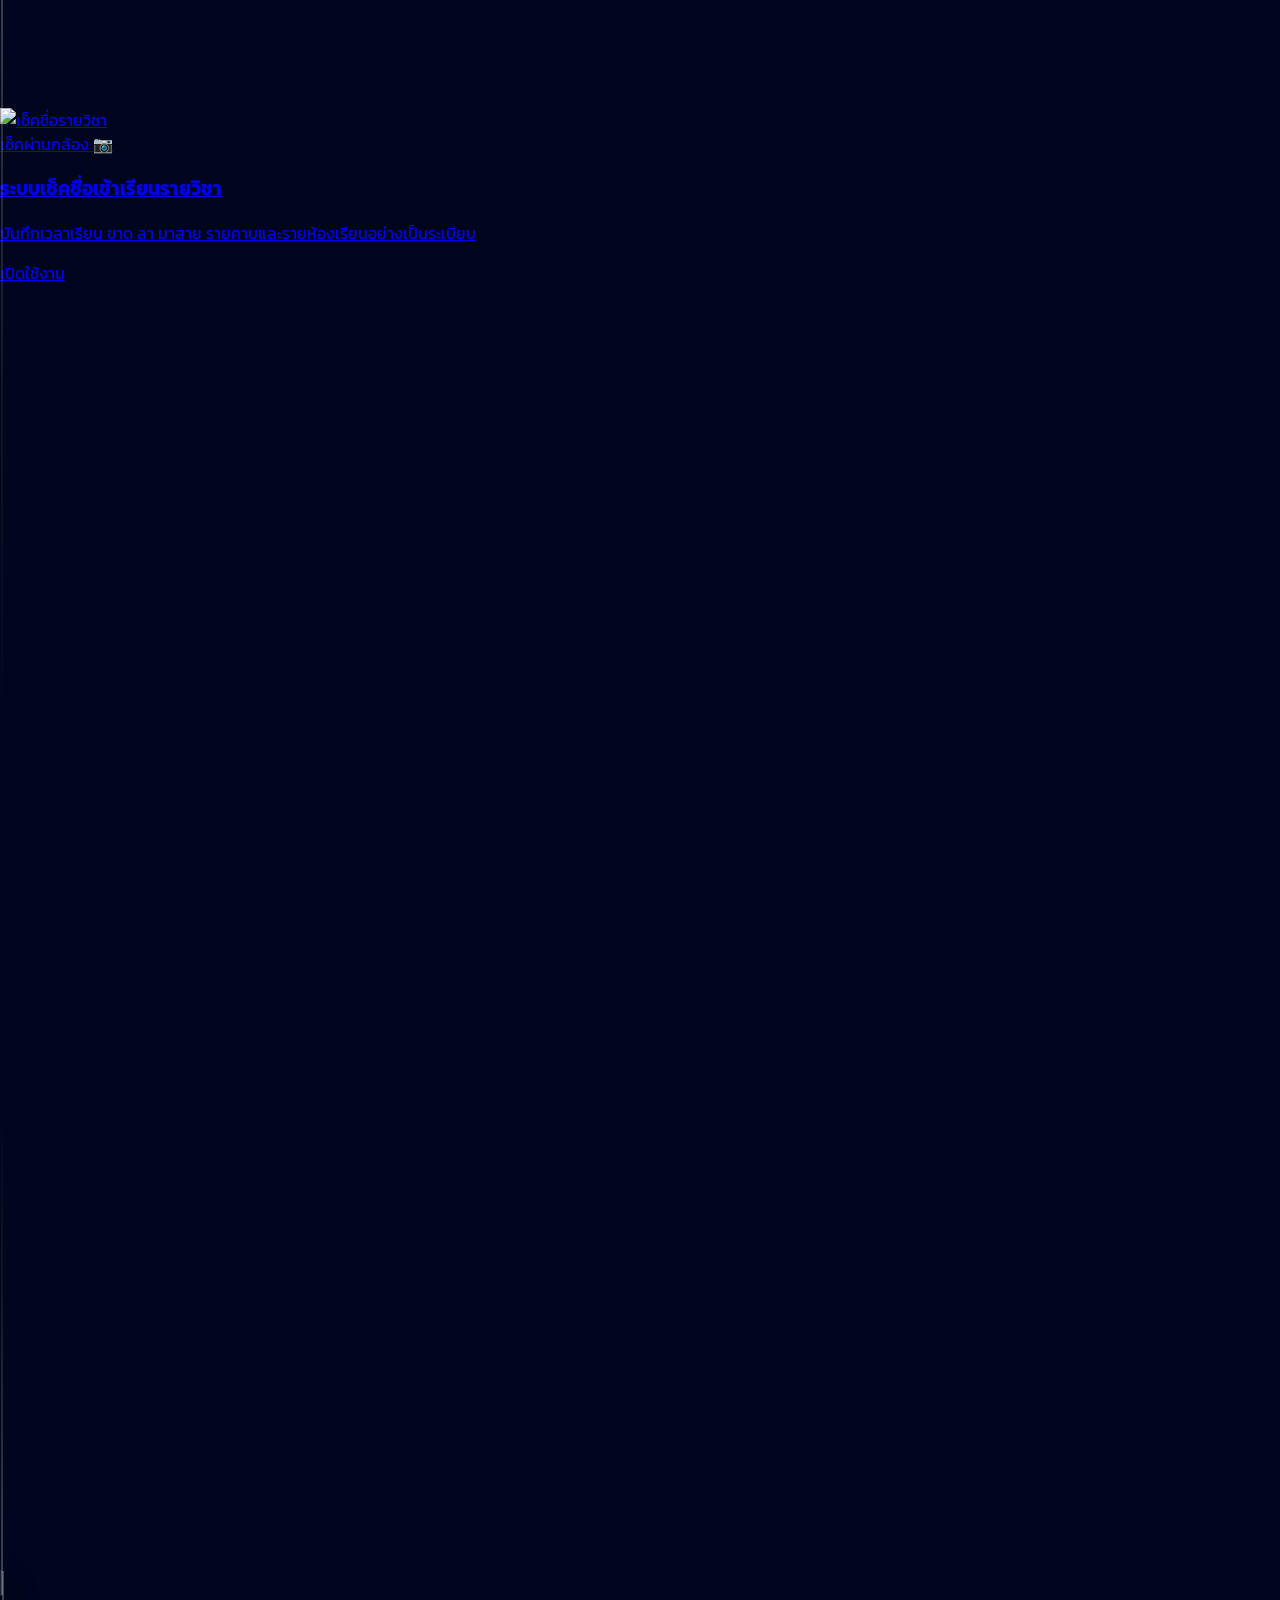
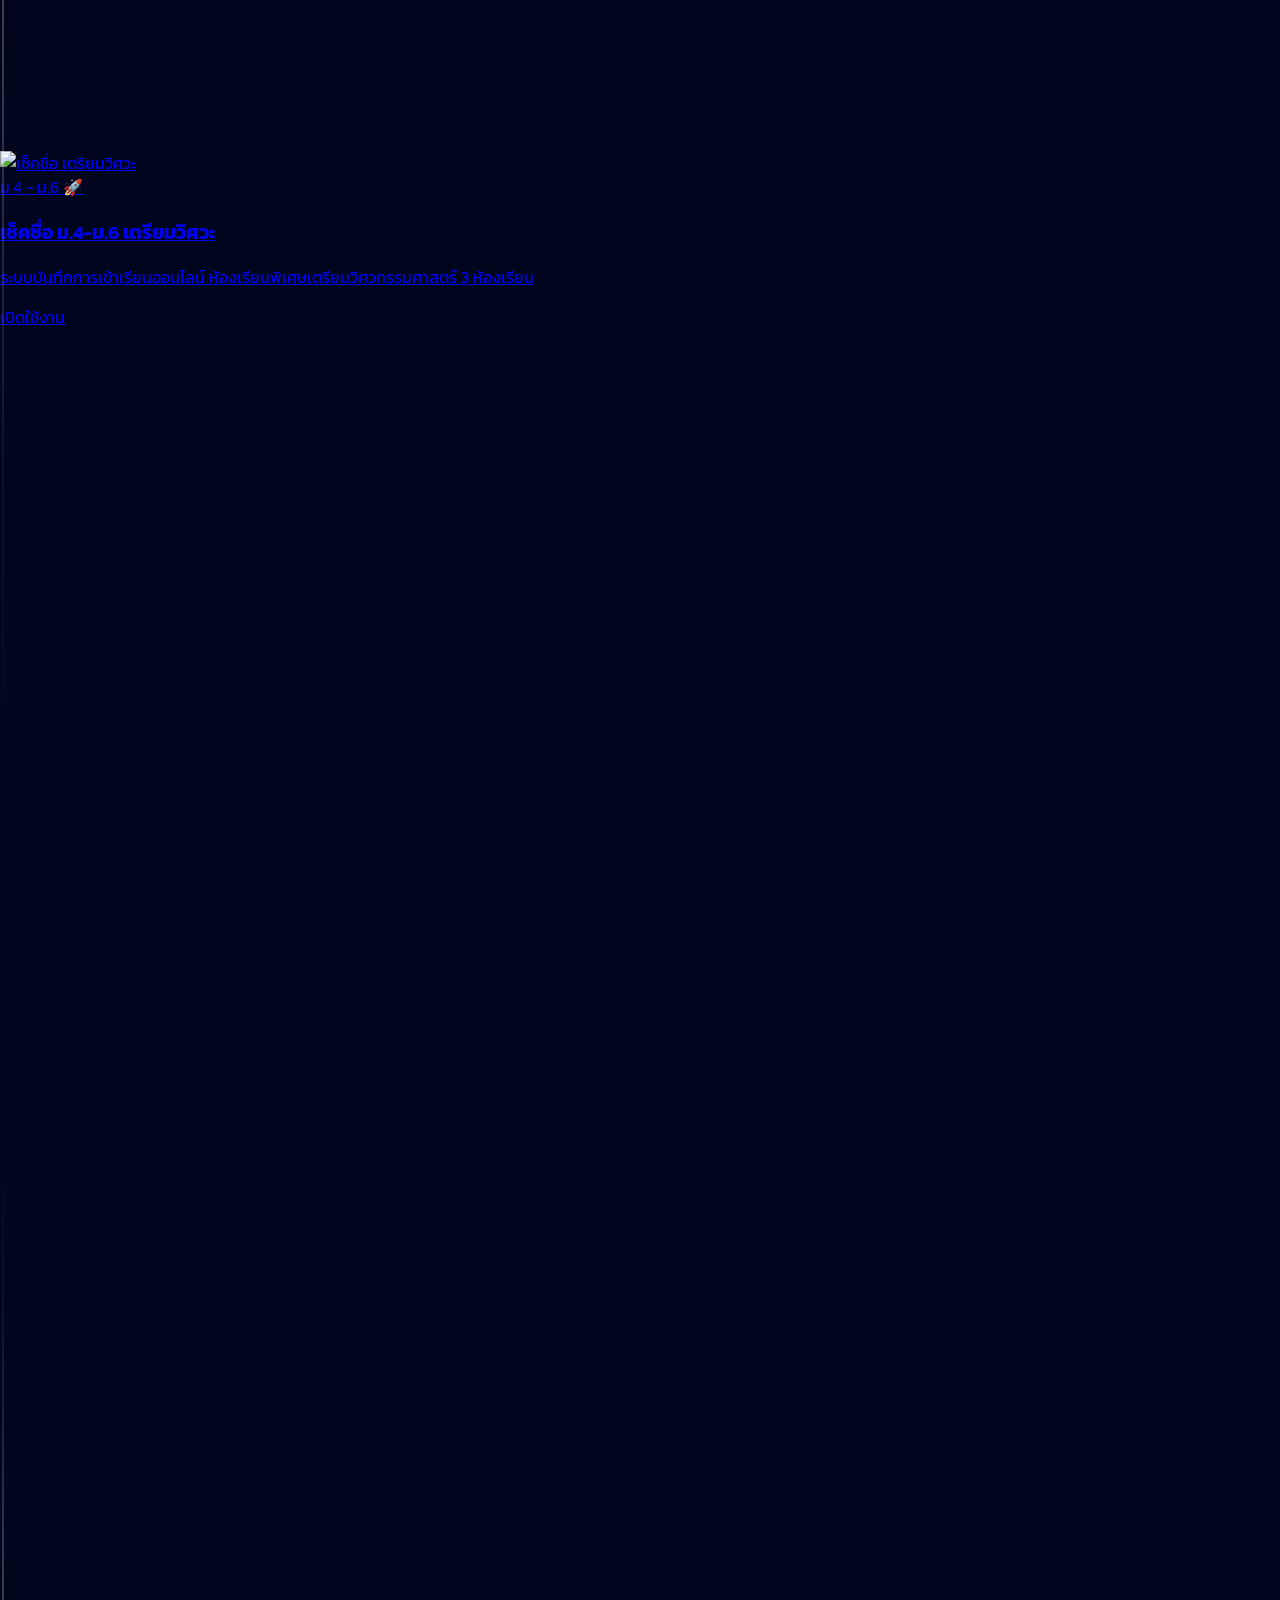
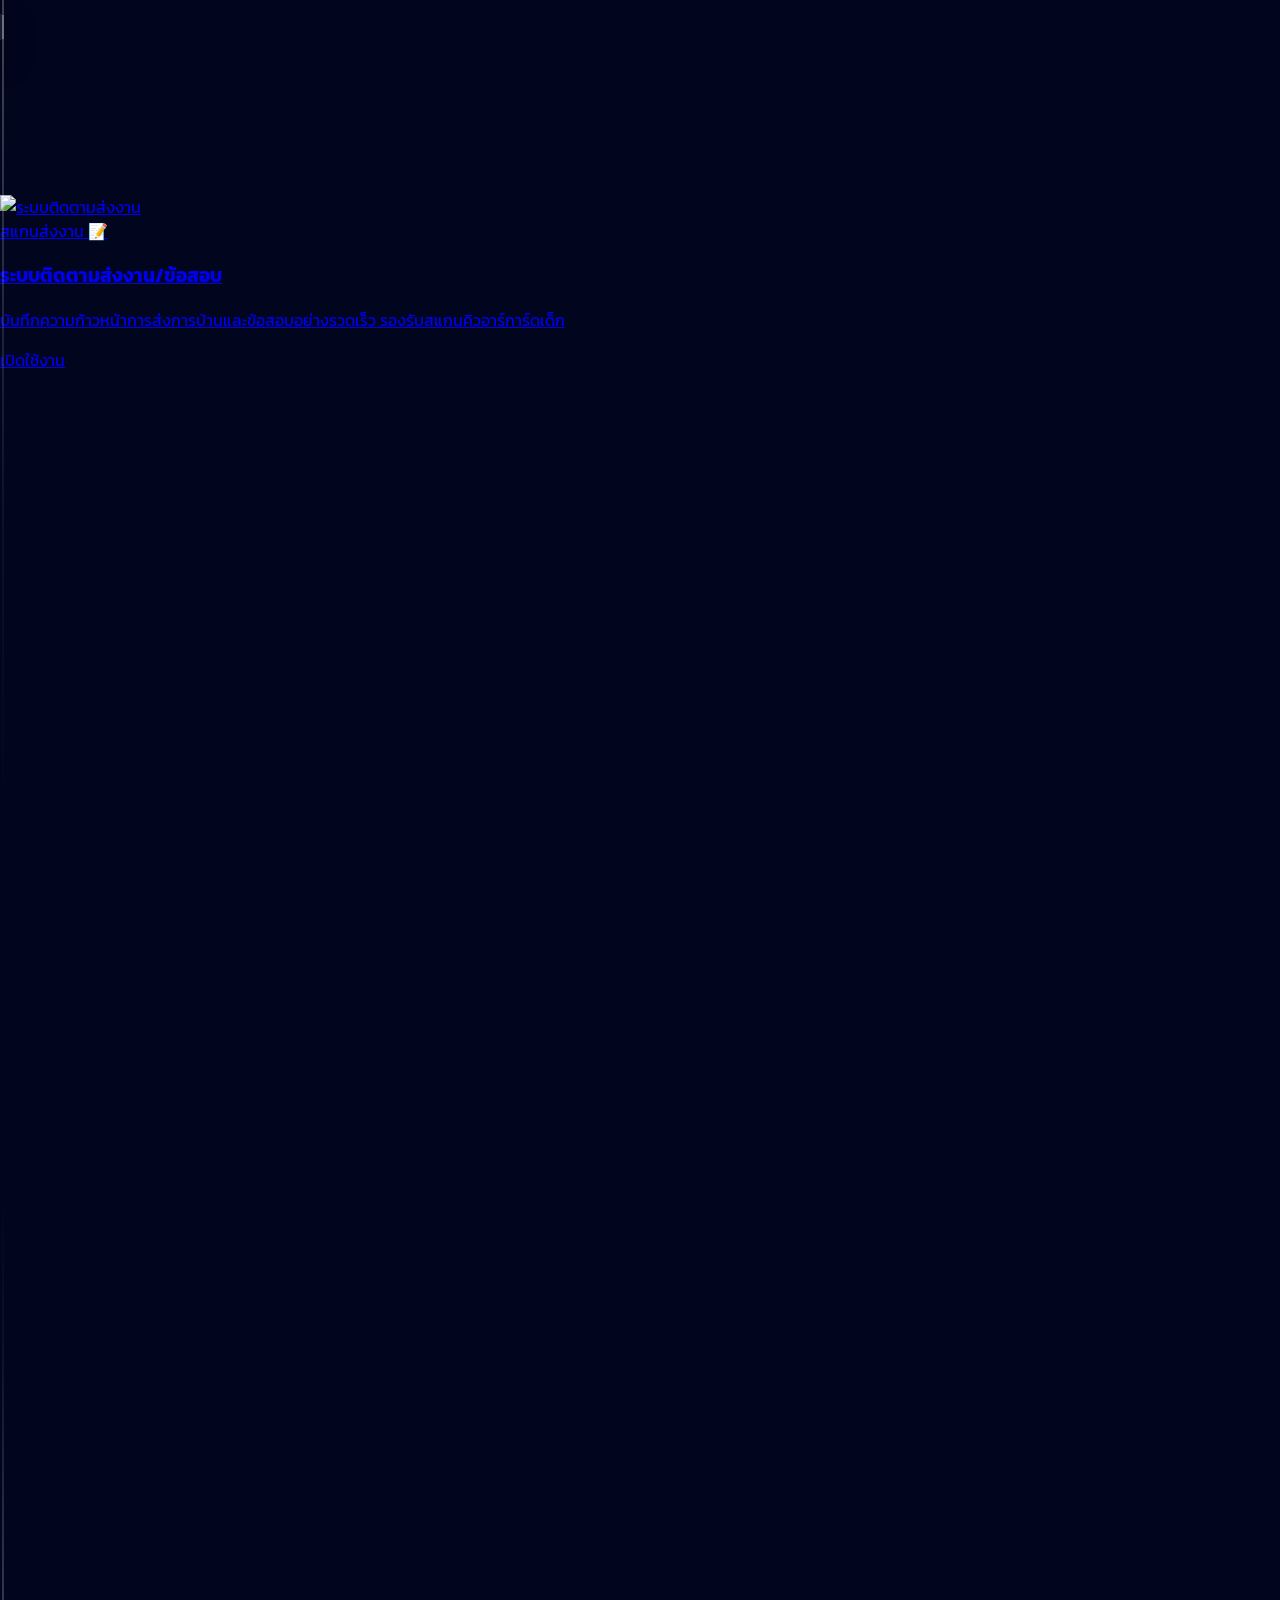
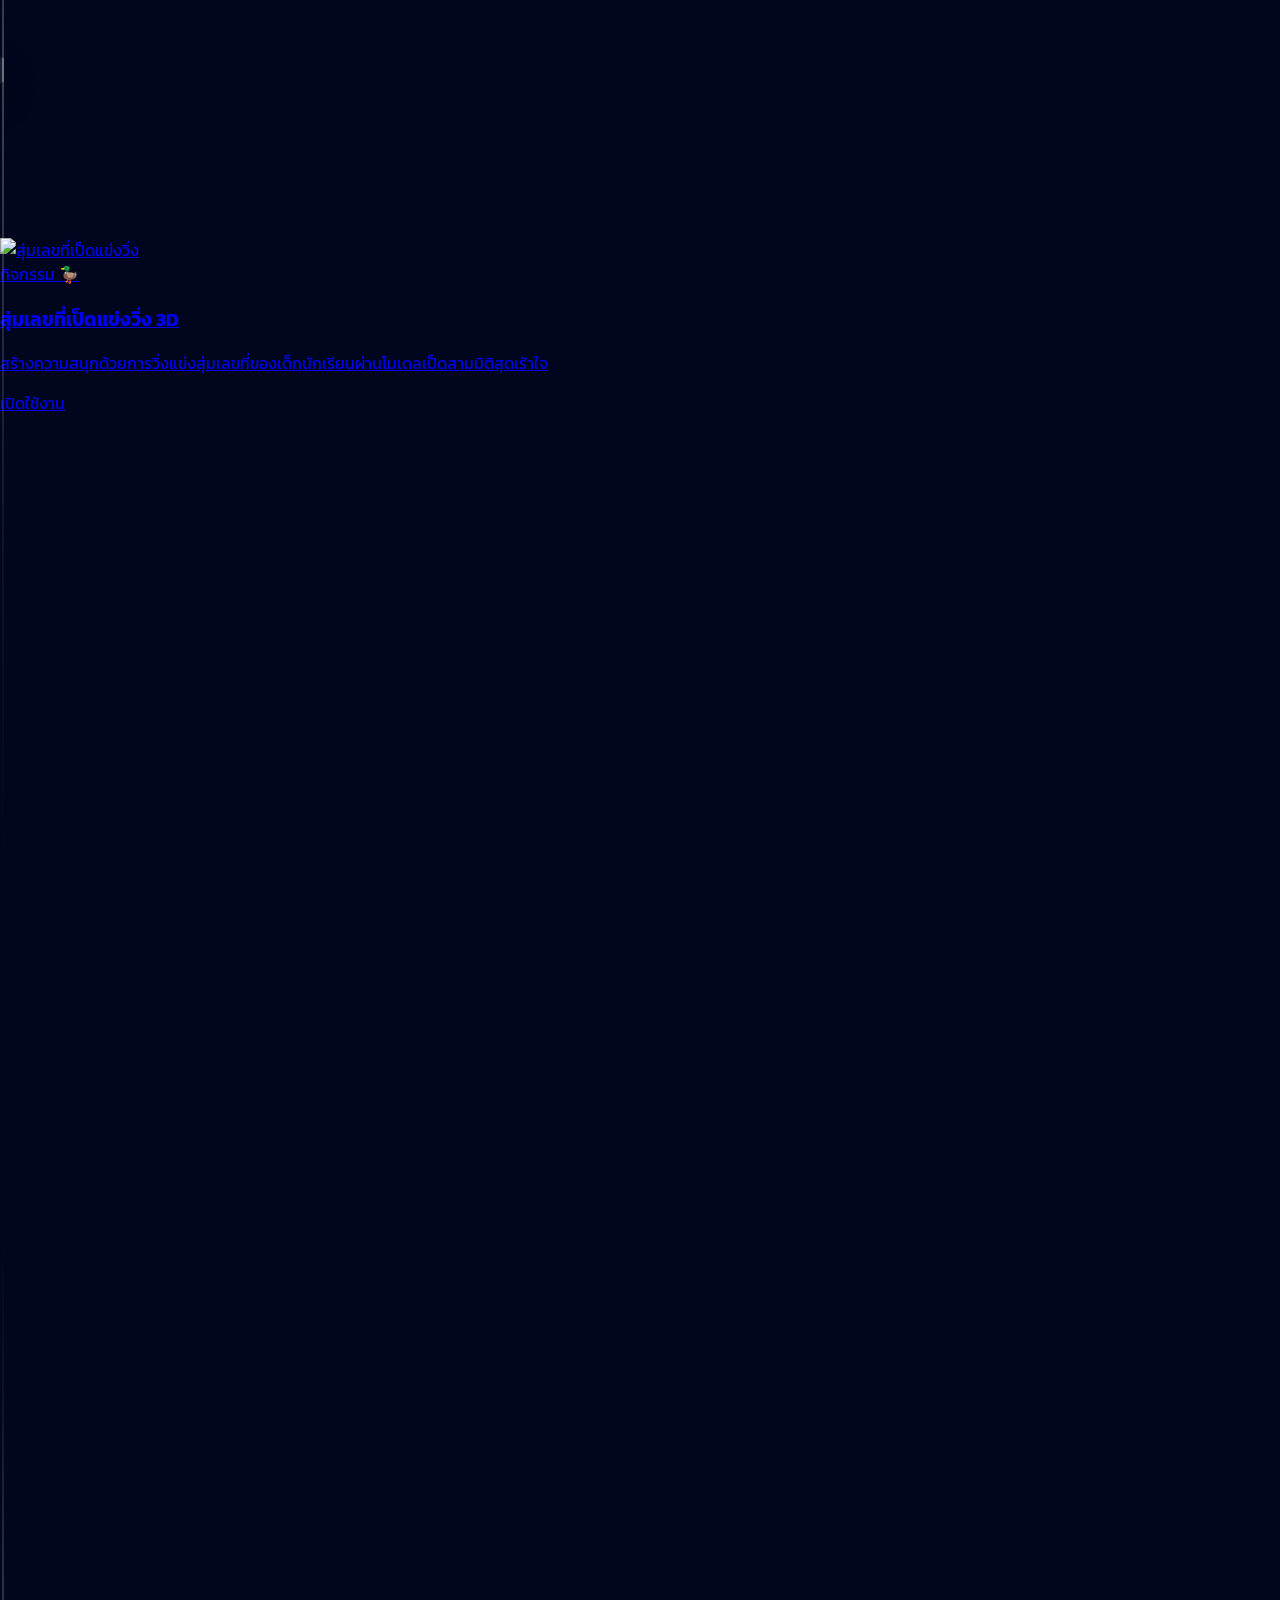
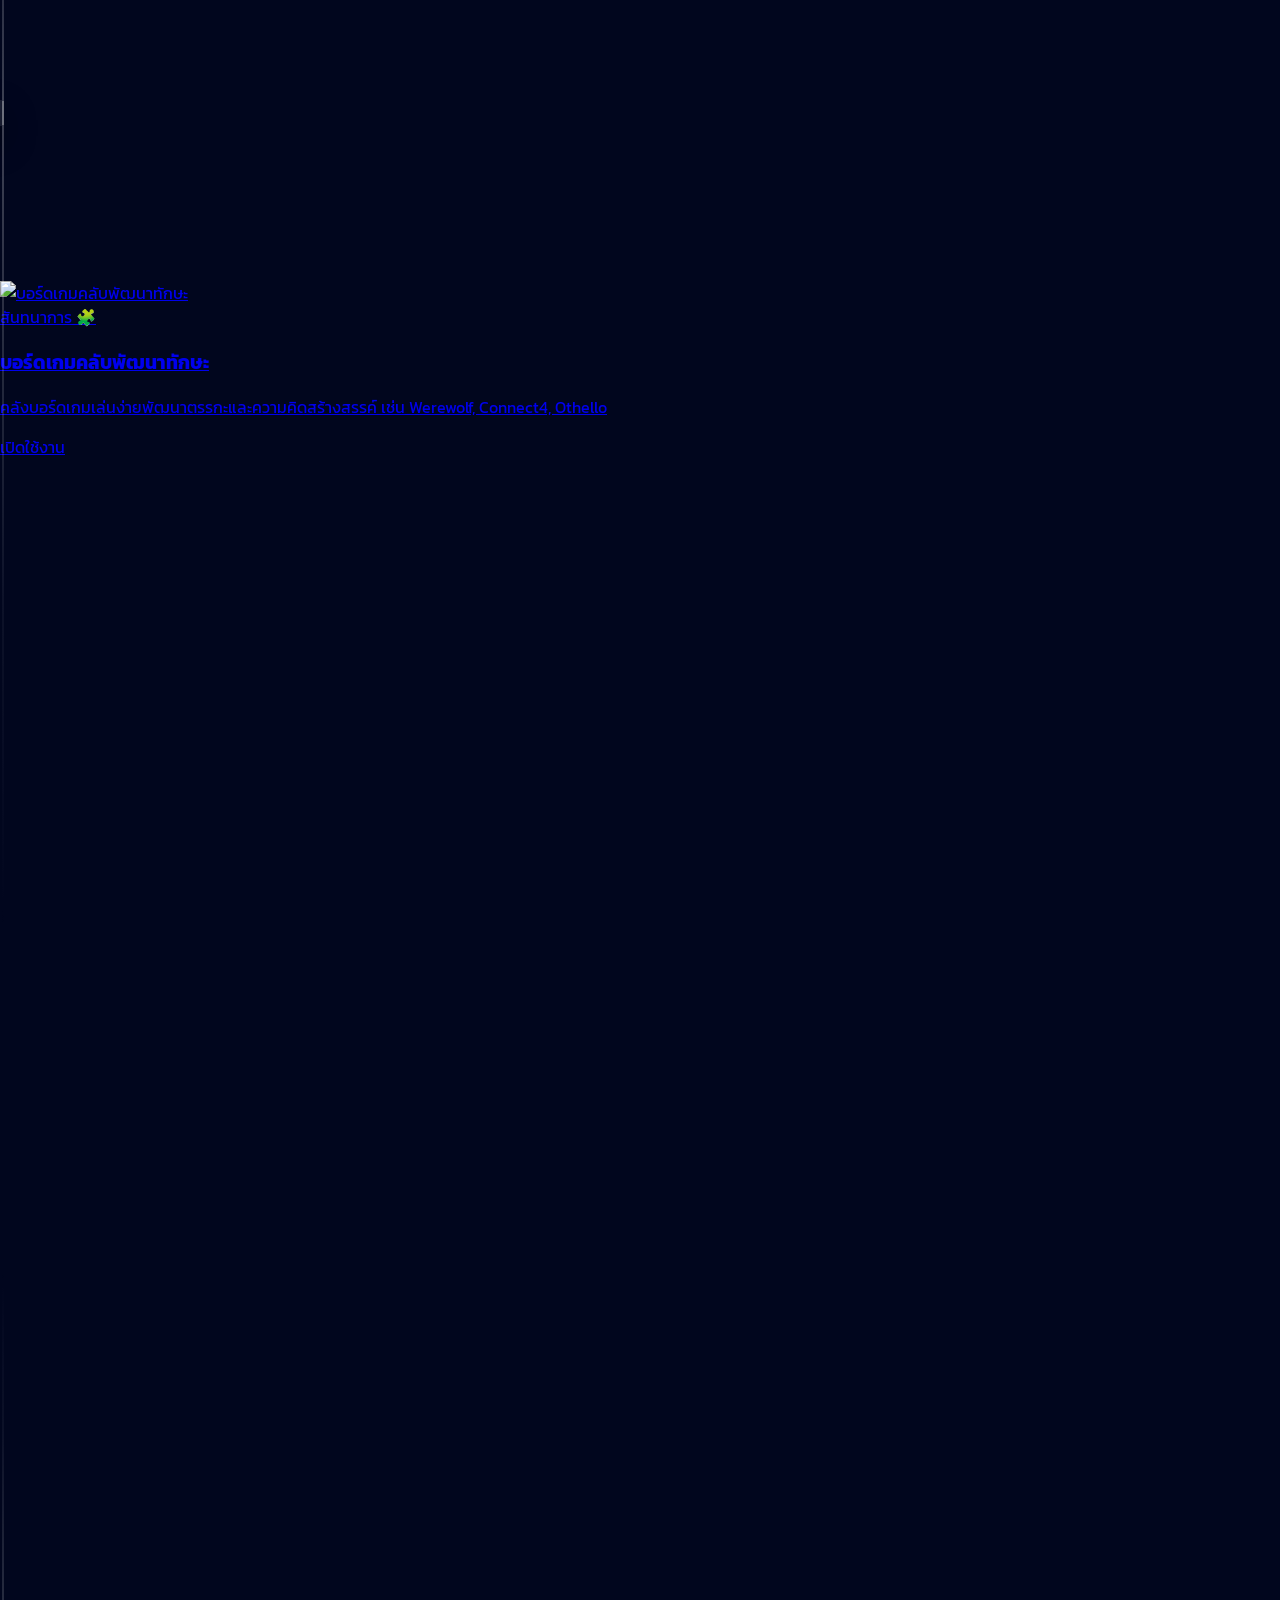
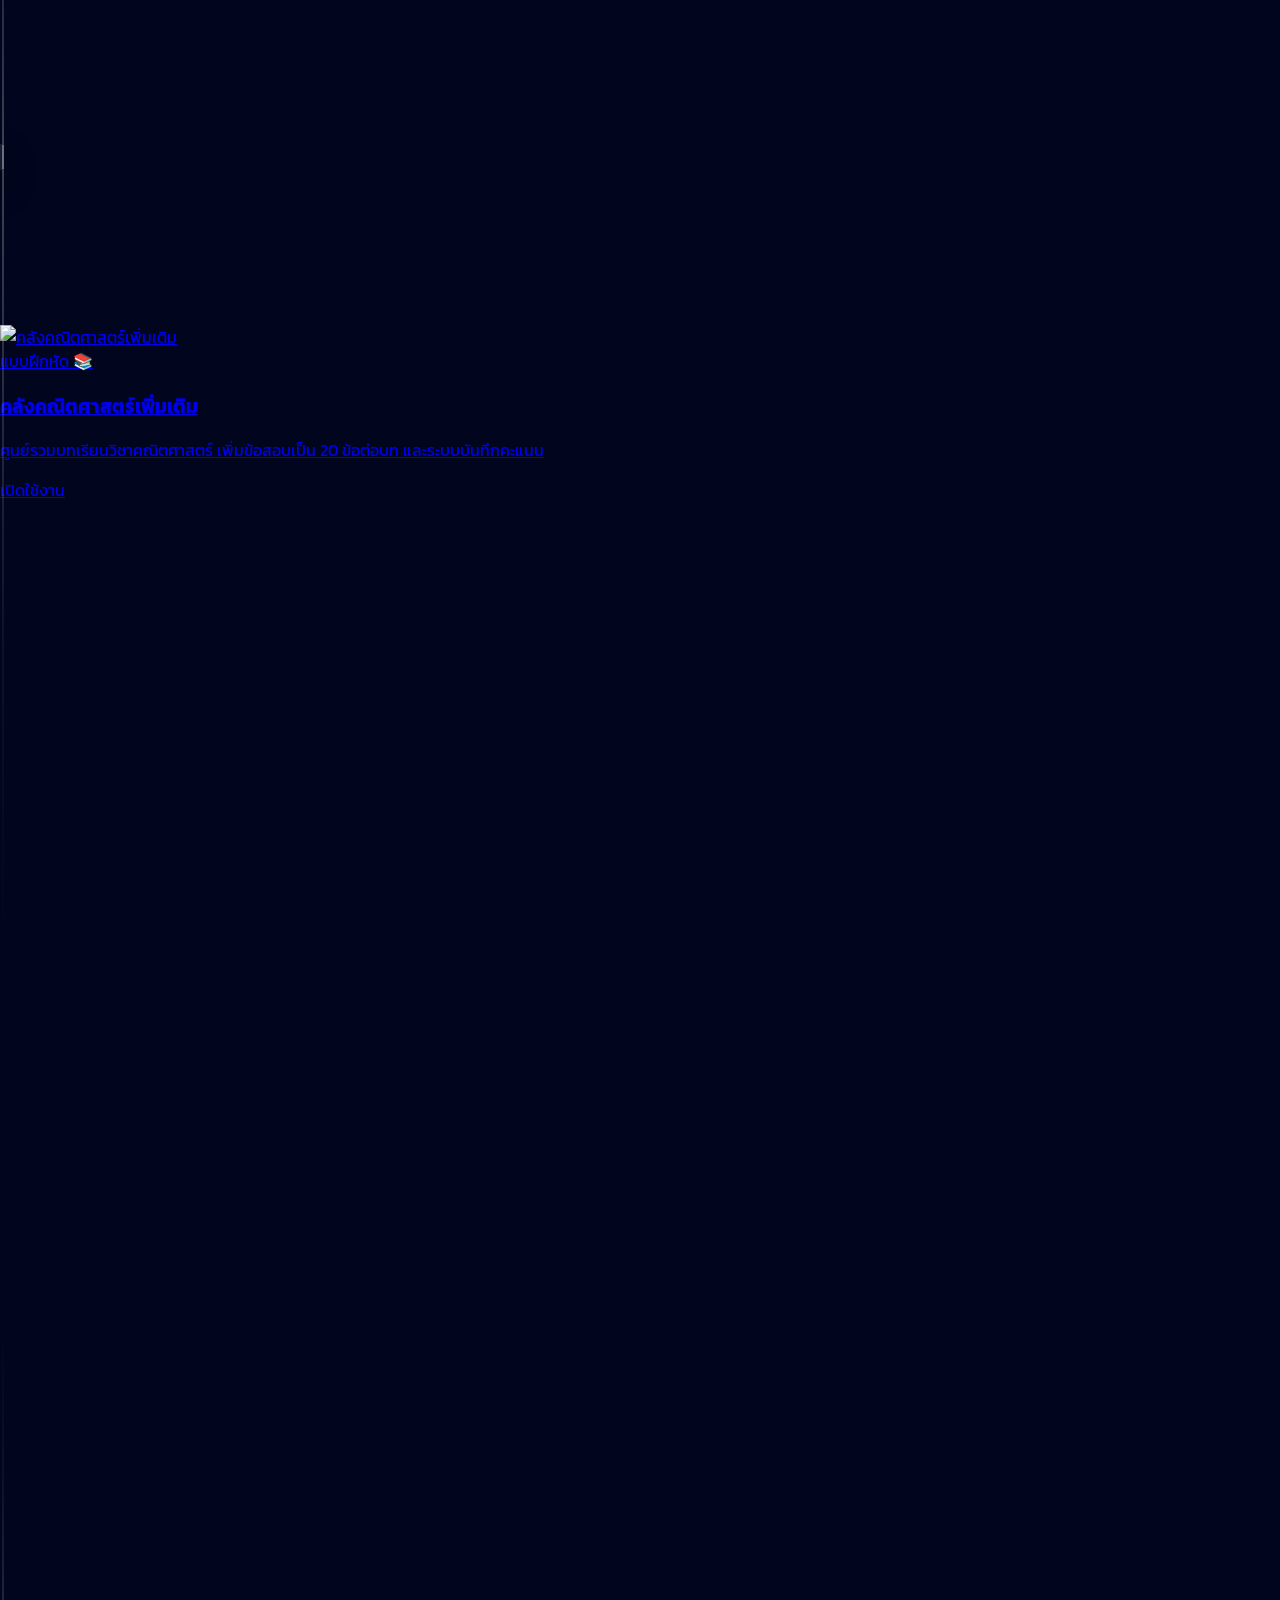
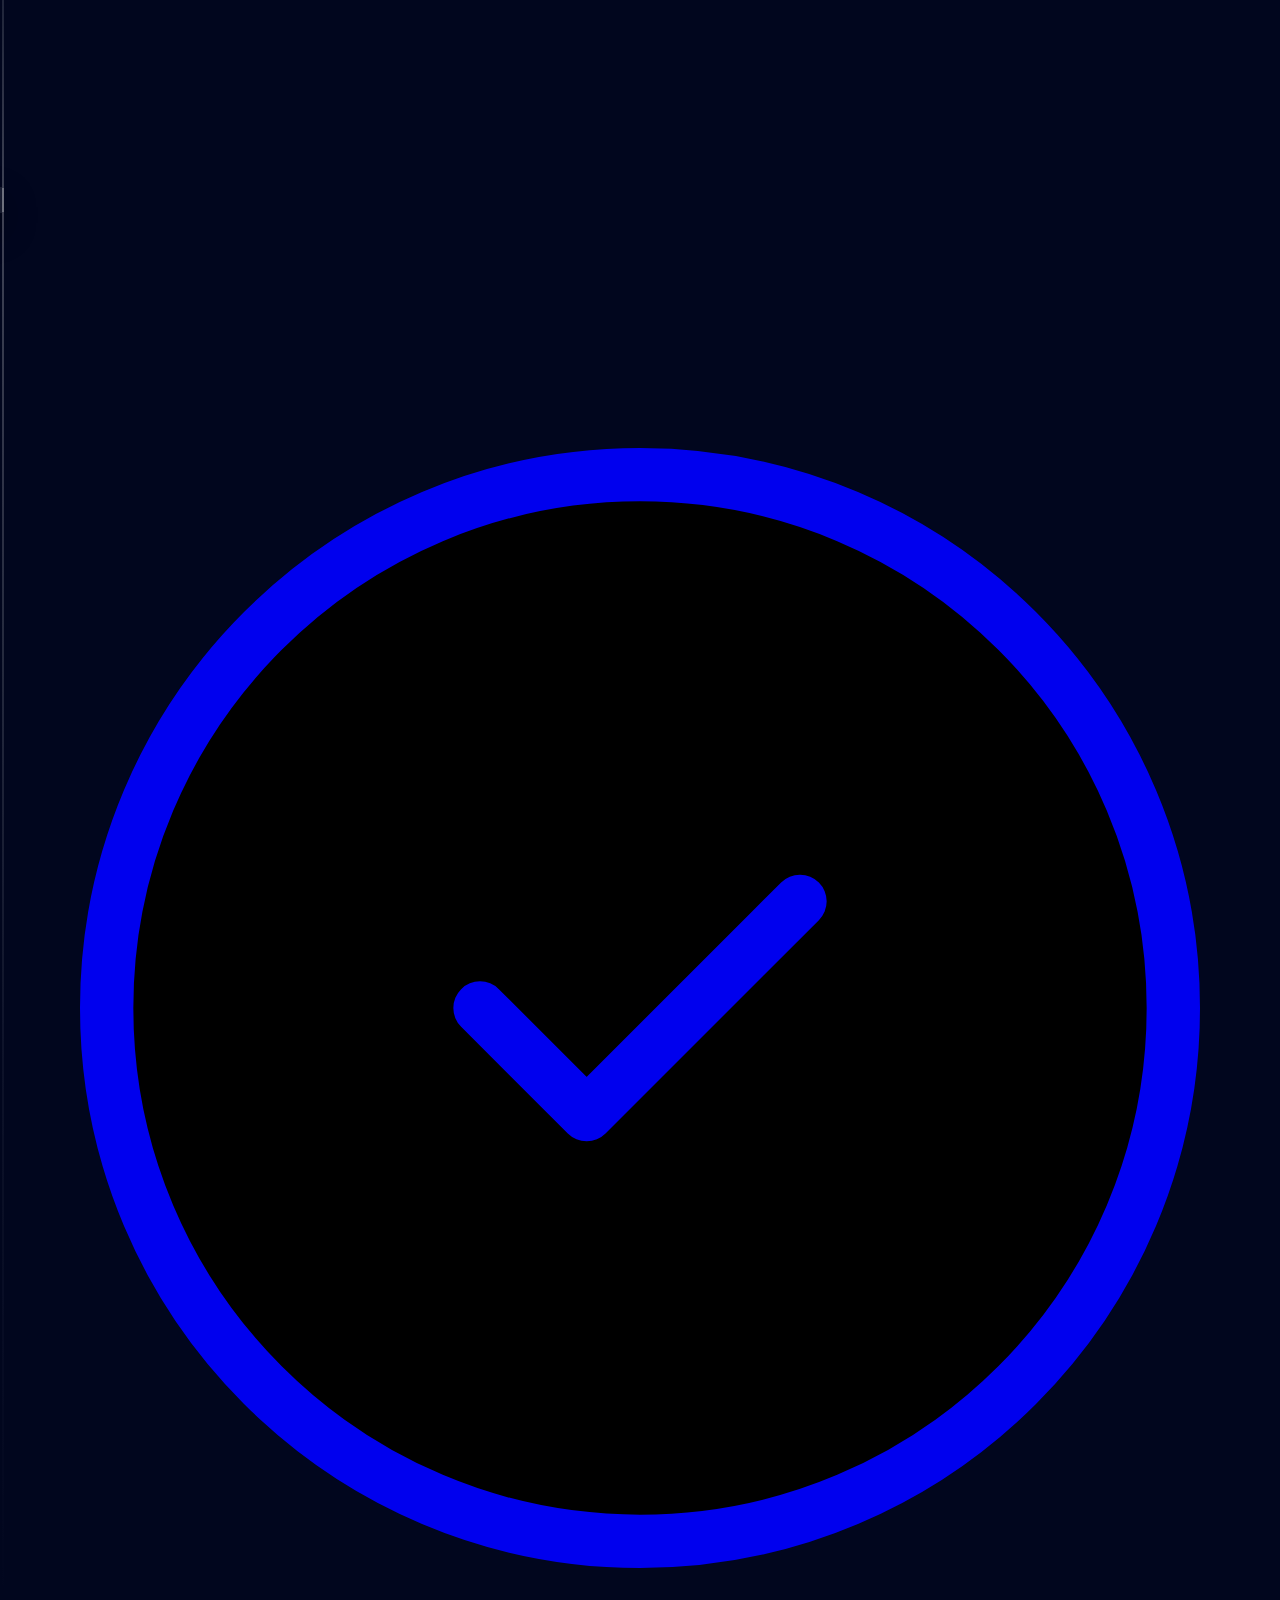
==== commit d3057908: "feat: add Smart Grade & Deficit Tracker and configure Apps Script URL" ====
--- a/index.html
+++ b/index.html
@@ -151,6 +151,155 @@
 </head>
 <body class="select-none font-kanit">
 
+  <!-- ปุ่มเมนูสามขีด (Floating Hamburger Menu Button) -->
+  <button id="menu-toggle-btn" class="fixed top-6 left-6 z-40 w-12 h-12 rounded-full backdrop-blur-md bg-white/5 border border-white/10 flex items-center justify-center text-white hover:text-neon hover:border-blue-500/40 hover:shadow-[0_0_20px_rgba(0,229,255,0.4)] transition-all duration-300 active:scale-95" aria-label="เปิดเมนูทางลัด">
+    <svg class="w-5 h-5 stroke-current stroke-[2.5]" viewBox="0 0 24 24" fill="none">
+      <path d="M4 6h16M4 12h16M4 18h16" stroke-linecap="round" stroke-linejoin="round"/>
+    </svg>
+  </button>
+
+  <!-- แถบเมนูด้านซ้ายแบบสไลด์ (Slide-out Sidebar Drawer) -->
+  <div id="sidebar-drawer" class="fixed inset-y-0 left-0 w-[320px] max-w-[85vw] bg-[#01061E]/95 backdrop-blur-2xl border-r border-white/10 z-50 transform -translate-x-full transition-transform duration-500 ease-in-out flex flex-col shadow-[15px_0_40px_rgba(0,0,0,0.7)]">
+    <!-- Header -->
+    <div class="p-5 border-b border-white/10 flex justify-between items-center bg-black/20">
+      <div class="flex items-center gap-3">
+        <img src="images/logo.png" alt="โลโก้" class="w-10 h-10 object-contain">
+        <div class="flex flex-col text-left">
+          <span class="text-sm font-black shiny-text font-kanit leading-none">ครูนิวตรอน.com</span>
+          <span class="text-[9px] text-cream/55 font-light tracking-wide mt-0.5">เมนูระบบงานทั้งหมด</span>
+        </div>
+      </div>
+      <button id="menu-close-btn" class="w-8 h-8 rounded-full border border-white/10 flex items-center justify-center text-cream/70 hover:text-white hover:bg-white/5 transition-all duration-200" aria-label="ปิดเมนู">
+        <svg class="w-4 h-4 stroke-current stroke-[2]" viewBox="0 0 24 24" fill="none">
+          <path d="M6 18L18 6M6 6l12 12" stroke-linecap="round" stroke-linejoin="round"/>
+        </svg>
+      </button>
+    </div>
+    
+    <!-- Body: รายการลิงก์ระบบทั้งหมด -->
+    <div class="flex-1 overflow-y-auto p-4 space-y-2.5 custom-scrollbar">
+      
+      <a href="เช็คชื่อรายวิชา/index.html" class="flex items-center gap-3 p-3 rounded-2xl border border-white/5 bg-white/[0.02] hover:bg-blue-500/10 hover:border-blue-500/30 text-cream/80 hover:text-white transition-all duration-300 group">
+        <div class="w-9 h-9 rounded-xl bg-white/[0.03] border border-white/10 flex items-center justify-center group-hover:bg-blue-500/20 group-hover:border-blue-500/40 transition-all duration-300">
+          <img src="images/grad-cap.png" class="w-5.5 h-5.5 object-contain" style="mix-blend-mode: screen;">
+        </div>
+        <div class="flex-1 min-w-0 text-left">
+          <div class="text-xs font-bold truncate group-hover:text-neon transition-colors duration-200">1. เช็คชื่อเข้าเรียนรายวิชา</div>
+          <div class="text-[9px] text-cream/40 font-light truncate mt-0.5">บันทึกเวลาเรียนรายคาบ/ห้องเรียน</div>
+        </div>
+      </a>
+
+      <a href="เช็คชื่อ-เตรียมวิศวะ.html" class="flex items-center gap-3 p-3 rounded-2xl border border-white/5 bg-white/[0.02] hover:bg-emerald-500/10 hover:border-emerald-500/30 text-cream/80 hover:text-white transition-all duration-300 group">
+        <div class="w-9 h-9 rounded-xl bg-white/[0.03] border border-white/10 flex items-center justify-center group-hover:bg-emerald-500/20 group-hover:border-emerald-500/40 transition-all duration-300">
+          <img src="images/gear.png" class="w-5.5 h-5.5 object-contain" style="mix-blend-mode: screen;">
+        </div>
+        <div class="flex-1 min-w-0 text-left">
+          <div class="text-xs font-bold truncate group-hover:text-neon transition-colors duration-200">2. เช็คชื่อ ม.4-ม.6 เตรียมวิศวะ</div>
+          <div class="text-[9px] text-cream/40 font-light truncate mt-0.5">ระบบเช็คห้องเรียนพิเศษ 3 ห้องเรียน</div>
+        </div>
+      </a>
+
+      <a href="ส่งงาน/index-ส่งงาน.html" class="flex items-center gap-3 p-3 rounded-2xl border border-white/5 bg-white/[0.02] hover:bg-purple-500/10 hover:border-purple-500/30 text-cream/80 hover:text-white transition-all duration-300 group">
+        <div class="w-9 h-9 rounded-xl bg-white/[0.03] border border-white/10 flex items-center justify-center group-hover:bg-purple-500/20 group-hover:border-purple-500/40 transition-all duration-300">
+          <img src="images/beaker.png" class="w-5.5 h-5.5 object-contain" style="mix-blend-mode: screen;">
+        </div>
+        <div class="flex-1 min-w-0 text-left">
+          <div class="text-xs font-bold truncate group-hover:text-neon transition-colors duration-200">3. ระบบติดตามส่งงาน/ข้อสอบ</div>
+          <div class="text-[9px] text-cream/40 font-light truncate mt-0.5">ติดตามการบ้าน/คะแนนเก็บของเด็ก</div>
+        </div>
+      </a>
+
+      <a href="สุ่มเลขที่/index.html" class="flex items-center gap-3 p-3 rounded-2xl border border-white/5 bg-white/[0.02] hover:bg-yellow-500/10 hover:border-yellow-500/30 text-cream/80 hover:text-white transition-all duration-300 group">
+        <div class="w-9 h-9 rounded-xl bg-white/[0.03] border border-white/10 flex items-center justify-center group-hover:bg-yellow-500/20 group-hover:border-yellow-500/40 transition-all duration-300">
+          <img src="images/dice.png" class="w-5.5 h-5.5 object-contain" style="mix-blend-mode: screen;">
+        </div>
+        <div class="flex-1 min-w-0 text-left">
+          <div class="text-xs font-bold truncate group-hover:text-neon transition-colors duration-200">4. สุ่มเลขที่เป็ดแข่งวิ่ง 3D</div>
+          <div class="text-[9px] text-cream/40 font-light truncate mt-0.5">กิจกรรมสุ่มเลขที่ผ่านเกมวิ่งแข่งสุดสนุก</div>
+        </div>
+      </a>
+
+      <a href="boardgame/index.html" class="flex items-center gap-3 p-3 rounded-2xl border border-white/5 bg-white/[0.02] hover:bg-pink-500/10 hover:border-pink-500/30 text-cream/80 hover:text-white transition-all duration-300 group">
+        <div class="w-9 h-9 rounded-xl bg-white/[0.03] border border-white/10 flex items-center justify-center group-hover:bg-pink-500/20 group-hover:border-pink-500/40 transition-all duration-300">
+          <img src="images/dice.png" class="w-5.5 h-5.5 object-contain" style="mix-blend-mode: screen;">
+        </div>
+        <div class="flex-1 min-w-0 text-left">
+          <div class="text-xs font-bold truncate group-hover:text-neon transition-colors duration-200">5. บอร์ดเกมคลับพัฒนาทักษะ</div>
+          <div class="text-[9px] text-cream/40 font-light truncate mt-0.5">คลังบอร์ดเกมเล่นง่ายพัฒนาทักษะตรรกะ</div>
+        </div>
+      </a>
+
+      <a href="learning/index.html" class="flex items-center gap-3 p-3 rounded-2xl border border-white/5 bg-white/[0.02] hover:bg-indigo-500/10 hover:border-indigo-500/30 text-cream/80 hover:text-white transition-all duration-300 group">
+        <div class="w-9 h-9 rounded-xl bg-white/[0.03] border border-white/10 flex items-center justify-center group-hover:bg-indigo-500/20 group-hover:border-indigo-500/40 transition-all duration-300">
+          <img src="images/atom.png" class="w-5.5 h-5.5 object-contain" style="mix-blend-mode: screen;">
+        </div>
+        <div class="flex-1 min-w-0 text-left">
+          <div class="text-xs font-bold truncate group-hover:text-neon transition-colors duration-200">6. คลังคณิตศาสตร์เพิ่มเติม ม.4</div>
+          <div class="text-[9px] text-cream/40 font-light truncate mt-0.5">ศูนย์รวมบทเรียนและทำโจทย์ออนไลน์</div>
+        </div>
+      </a>
+
+      <a href="exam/index.html" class="flex items-center gap-3 p-3 rounded-2xl border border-white/5 bg-white/[0.02] hover:bg-red-500/10 hover:border-red-500/30 text-cream/80 hover:text-white transition-all duration-300 group">
+        <div class="w-9 h-9 rounded-xl bg-white/[0.03] border border-white/10 flex items-center justify-center group-hover:bg-red-500/20 group-hover:border-red-500/40 transition-all duration-300">
+          <svg viewBox="0 0 24 24" class="w-5.5 h-5.5 stroke-red-400 stroke-[2] fill-none">
+            <path d="M12 22C17.5228 22 22 17.5228 22 12C22 6.47715 17.5228 2 12 2C6.47715 2 2 6.47715 2 12C2 17.5228 6.47715 22 12 22Z"/>
+            <path d="M9 12L11 14L15 10" stroke-linecap="round" stroke-linejoin="round"/>
+          </svg>
+        </div>
+        <div class="flex-1 min-w-0 text-left">
+          <div class="text-xs font-bold truncate group-hover:text-neon transition-colors duration-200">7. ระบบสอบเก็บคะแนนท้ายบท</div>
+          <div class="text-[9px] text-cream/40 font-light truncate mt-0.5">สุ่มสลับข้อสอบ / ตรวจประเมินอัตโนมัติ</div>
+        </div>
+      </a>
+
+      <a href="ประกาศผลสอบ/index.html" class="flex items-center gap-3 p-3 rounded-2xl border border-white/5 bg-white/[0.02] hover:bg-neon/10 hover:border-neon/30 text-cream/80 hover:text-white transition-all duration-300 group">
+        <div class="w-9 h-9 rounded-xl bg-white/[0.03] border border-white/10 flex items-center justify-center group-hover:bg-neon/20 group-hover:border-neon/40 transition-all duration-300">
+          <svg viewBox="0 0 24 24" class="w-5.5 h-5.5 stroke-neon stroke-[2] fill-none">
+            <path d="M9 17h6M9 13h6M9 9h6M5 3h14a2 2 0 012 2v14a2 2 0 01-2 2H5a2 2 0 01-2-2V5a2 2 0 012-2z" stroke="currentColor" stroke-linecap="round"/>
+          </svg>
+        </div>
+        <div class="flex-1 min-w-0 text-left">
+          <div class="text-xs font-bold truncate group-hover:text-neon transition-colors duration-200">8. ประกาศผลสอบ & ติดตามเกรด 0</div>
+          <div class="text-[9px] text-cream/40 font-light truncate mt-0.5">ประกาศคะแนน / แก้เกรดไม่สมบูรณ์ค้างส่ง</div>
+        </div>
+      </a>
+
+      <!-- แบ่งประเภทส่วน QR Code -->
+      <div class="pt-4 pb-1.5 px-1 text-left">
+        <span class="text-[9px] font-extrabold tracking-widest text-teal-400 uppercase">ชุดจัดการ QR Code / การ์ด</span>
+      </div>
+
+      <a href="ส่งงาน/qr-card.html" class="flex items-center gap-3 p-3 rounded-2xl border border-white/5 bg-white/[0.02] hover:bg-teal-500/10 hover:border-teal-500/30 text-cream/80 hover:text-white transition-all duration-300 group">
+        <div class="w-9 h-9 rounded-xl bg-white/[0.03] border border-white/10 flex items-center justify-center group-hover:bg-teal-500/20 group-hover:border-teal-500/40 transition-all duration-300">
+          <span class="text-sm group-hover:scale-110 transition-transform duration-200">🖨️</span>
+        </div>
+        <div class="flex-1 min-w-0 text-left">
+          <div class="text-xs font-bold truncate group-hover:text-neon transition-colors duration-200">พิมพ์การ์ดสแกนเช็คชื่อ</div>
+          <div class="text-[9px] text-cream/40 font-light truncate mt-0.5">จัดพิมพ์การ์ดเช็คชื่อนักเรียนรายบุคคล</div>
+        </div>
+      </a>
+
+      <a href="ส่งงาน/qr-generator.html" class="flex items-center gap-3 p-3 rounded-2xl border border-white/5 bg-white/[0.02] hover:bg-teal-500/10 hover:border-teal-500/30 text-cream/80 hover:text-white transition-all duration-300 group">
+        <div class="w-9 h-9 rounded-xl bg-white/[0.03] border border-white/10 flex items-center justify-center group-hover:bg-teal-500/20 group-hover:border-teal-500/40 transition-all duration-300">
+          <span class="text-sm group-hover:scale-110 transition-transform duration-200">✨</span>
+        </div>
+        <div class="flex-1 min-w-0 text-left">
+          <div class="text-xs font-bold truncate group-hover:text-neon transition-colors duration-200">สร้าง QR Code อิสระ</div>
+          <div class="text-[9px] text-cream/40 font-light truncate mt-0.5">เจนคิวอาร์โค้ดปรับแต่งอเนกประสงค์</div>
+        </div>
+      </a>
+
+    </div>
+    
+    <!-- Footer -->
+    <div class="p-4 border-t border-white/10 bg-black/20 text-center">
+      <span class="text-[9px] text-cream/35">ครูนิวตรอน.com &copy; 2026 - Space Portal</span>
+    </div>
+  </div>
+
+  <!-- Backdrop Overlayสำหรับคลิกปิด -->
+  <div id="drawer-backdrop" class="fixed inset-0 bg-black/60 backdrop-blur-sm z-40 hidden opacity-0 transition-opacity duration-300"></div>
+
   <!-- TEXTURE OVERLAY (ฟิลเตอร์ภาพฟิล์มสไตล์โรงภาพยนตร์) -->
   <div class="fixed inset-0 z-50 pointer-events-none opacity-[0.06] mix-blend-lighten" style="background-image: url(&quot;data:image/svg+xml,%3Csvg viewBox='0 0 200 200' xmlns='http://www.w3.org/2000/svg'%3E%3Cfilter id='noiseFilter'%3E%3CfeTurbulence type='fractalNoise' baseFrequency='0.65' numOctaves='3' stitchTiles='stitch'/%3E%3C/filter%3E%3Crect width='100%25' height='100%25' filter='url(%23noiseFilter)'/%3E%3C/svg%3E&quot;); background-size: cover;"></div>
 
@@ -185,8 +334,8 @@
           <h1 class="shiny-text font-black text-4xl sm:text-[2.6rem] lg:text-[2.8rem] xl:text-[3.2rem] tracking-tight leading-none font-kanit drop-shadow-[0_4px_12px_rgba(0,0,0,0.85)]">
             ครูนิวตรอน.com
           </h1>
-          <p class="text-cream/85 font-light text-xs sm:text-sm max-w-[280px] leading-relaxed drop-shadow-[0_2px_8px_rgba(0,0,0,0.8)]">
-            พอร์ตทัลอัจฉริยะรวบรวมระบบจัดการชั้นเรียน เช็คชื่อรายวิชา ส่งการบ้าน วัดประเมินเกรด และกิจกรรมบอร์ดเกม
+          <p class="text-cream/85 font-light text-xs sm:text-sm max-w-[320px] sm:max-w-[380px] leading-relaxed drop-shadow-[0_2px_8px_rgba(0,0,0,0.8)]">
+            พอร์ตทัลอัจฉริยะรวบรวมระบบจัดการชั้นเรียน เช็คชื่อรายวิชา<br>ส่งการบ้าน วัดประเมินเกรด และกิจกรรมบอร์ดเกม
           </p>
         </div>
       </div>
@@ -520,6 +669,42 @@
               </a>
             </div>
           </div>
+
+          <!-- การ์ด 9: ประกาศผลสอบ & ติดตามเกรด 0 -->
+          <a href="ประกาศผลสอบ/index.html" class="liquid-glass p-6 rounded-[28px] flex flex-col justify-between min-h-[170px] cursor-pointer group hover:-translate-y-1.5 hover:border-neon/40 hover:shadow-[0_15px_30px_rgba(111,255,0,0.15)] transition-all duration-300">
+            <!-- วิดีโอโฮโลแกรมอวกาศหลังการ์ด -->
+            <div class="absolute inset-0 z-0 opacity-0 group-hover:opacity-[0.22] transition-opacity duration-500 rounded-[28px] overflow-hidden">
+              <video autoplay loop muted playsinline class="w-full h-full object-cover">
+                <source src="https://d8j0ntlcm91z4.cloudfront.net/user_38xzZboKViGWJOttwIXH07lWA1P/hf_20260331_054411_511c1b7a-fb2f-42ef-bf6c-32c0b1a06e79.mp4" type="video/mp4">
+              </video>
+            </div>
+            <div class="absolute inset-0 bg-spacebg/40 z-0 opacity-0 group-hover:opacity-100 transition-opacity duration-500"></div>
+
+            <div class="relative z-10">
+              <div class="flex justify-between items-start mb-4">
+                <div class="w-12 h-12 rounded-2xl bg-white/[0.03] border border-white/10 flex items-center justify-center group-hover:bg-neon/10 transition-colors duration-300">
+                  <svg viewBox="0 0 24 24" class="w-7 h-7 fill-none stroke-neon stroke-[2]">
+                    <path d="M9 17h6M9 13h6M9 9h6M5 3h14a2 2 0 012 2v14a2 2 0 01-2 2H5a2 2 0 01-2-2V5a2 2 0 012-2z" stroke="currentColor" stroke-linecap="round"/>
+                  </svg>
+                </div>
+                <span class="text-[9px] font-extrabold px-3 py-1 rounded-full border border-neon/40 text-neon bg-neon/10 shadow-[0_0_15px_rgba(111,255,0,0.1)]">
+                  GRADE PORTAL 📊
+                </span>
+              </div>
+              <h3 class="font-extrabold text-sm sm:text-base text-white group-hover:text-neon transition-colors duration-300 tracking-wide">
+                ระบบประกาศผลสอบ & ติดตามเกรด 0
+              </h3>
+              <p class="text-[11px] sm:text-xs text-cream/55 font-light mt-1.5 leading-relaxed">
+                ประกาศผลคะแนนรายเทอม ติดตามแก้คะแนนผลการเรียนไม่สมบูรณ์ (0, ร, มส) สำหรับนักเรียน ม.6 และระดับอื่นๆ
+              </p>
+            </div>
+            <div class="relative z-10 flex items-center gap-1.5 text-xs font-bold text-neon tracking-wider mt-5">
+              เข้าใช้งานแดชบอร์ด
+              <svg class="w-3.5 h-3.5 fill-none stroke-current stroke-[2.5] transition-transform duration-200 group-hover:translate-x-1" viewBox="0 0 24 24">
+                <path d="M5 12H19M19 12L12 5M19 12L12 19" stroke-linecap="round" stroke-linejoin="round"/>
+              </svg>
+            </div>
+          </a>
 
         </div>
       </div>
@@ -769,6 +954,43 @@
           }
         }, 500);
       });
+      // ==========================================
+      //  Sidebar Drawer Navigation Logic
+      // ==========================================
+      const menuToggleBtn = document.getElementById('menu-toggle-btn');
+      const menuCloseBtn = document.getElementById('menu-close-btn');
+      const sidebarDrawer = document.getElementById('sidebar-drawer');
+      const drawerBackdrop = document.getElementById('drawer-backdrop');
+
+      function openDrawer() {
+        if (!sidebarDrawer || !drawerBackdrop) return;
+        sidebarDrawer.classList.remove('-translate-x-full');
+        drawerBackdrop.classList.remove('hidden');
+        // Force reflow
+        drawerBackdrop.offsetWidth;
+        drawerBackdrop.classList.add('opacity-100');
+      }
+
+      function closeDrawer() {
+        if (!sidebarDrawer || !drawerBackdrop) return;
+        sidebarDrawer.classList.add('-translate-x-full');
+        drawerBackdrop.classList.remove('opacity-100');
+        setTimeout(() => {
+          drawerBackdrop.classList.add('hidden');
+        }, 300);
+      }
+
+      if (menuToggleBtn && menuCloseBtn && sidebarDrawer && drawerBackdrop) {
+        menuToggleBtn.addEventListener('click', openDrawer);
+        menuCloseBtn.addEventListener('click', closeDrawer);
+        drawerBackdrop.addEventListener('click', closeDrawer);
+        
+        // Close drawer on clicking any links inside it
+        const drawerLinks = sidebarDrawer.querySelectorAll('a');
+        drawerLinks.forEach(link => {
+          link.addEventListener('click', closeDrawer);
+        });
+      }
     })();
   </script>
 </body>
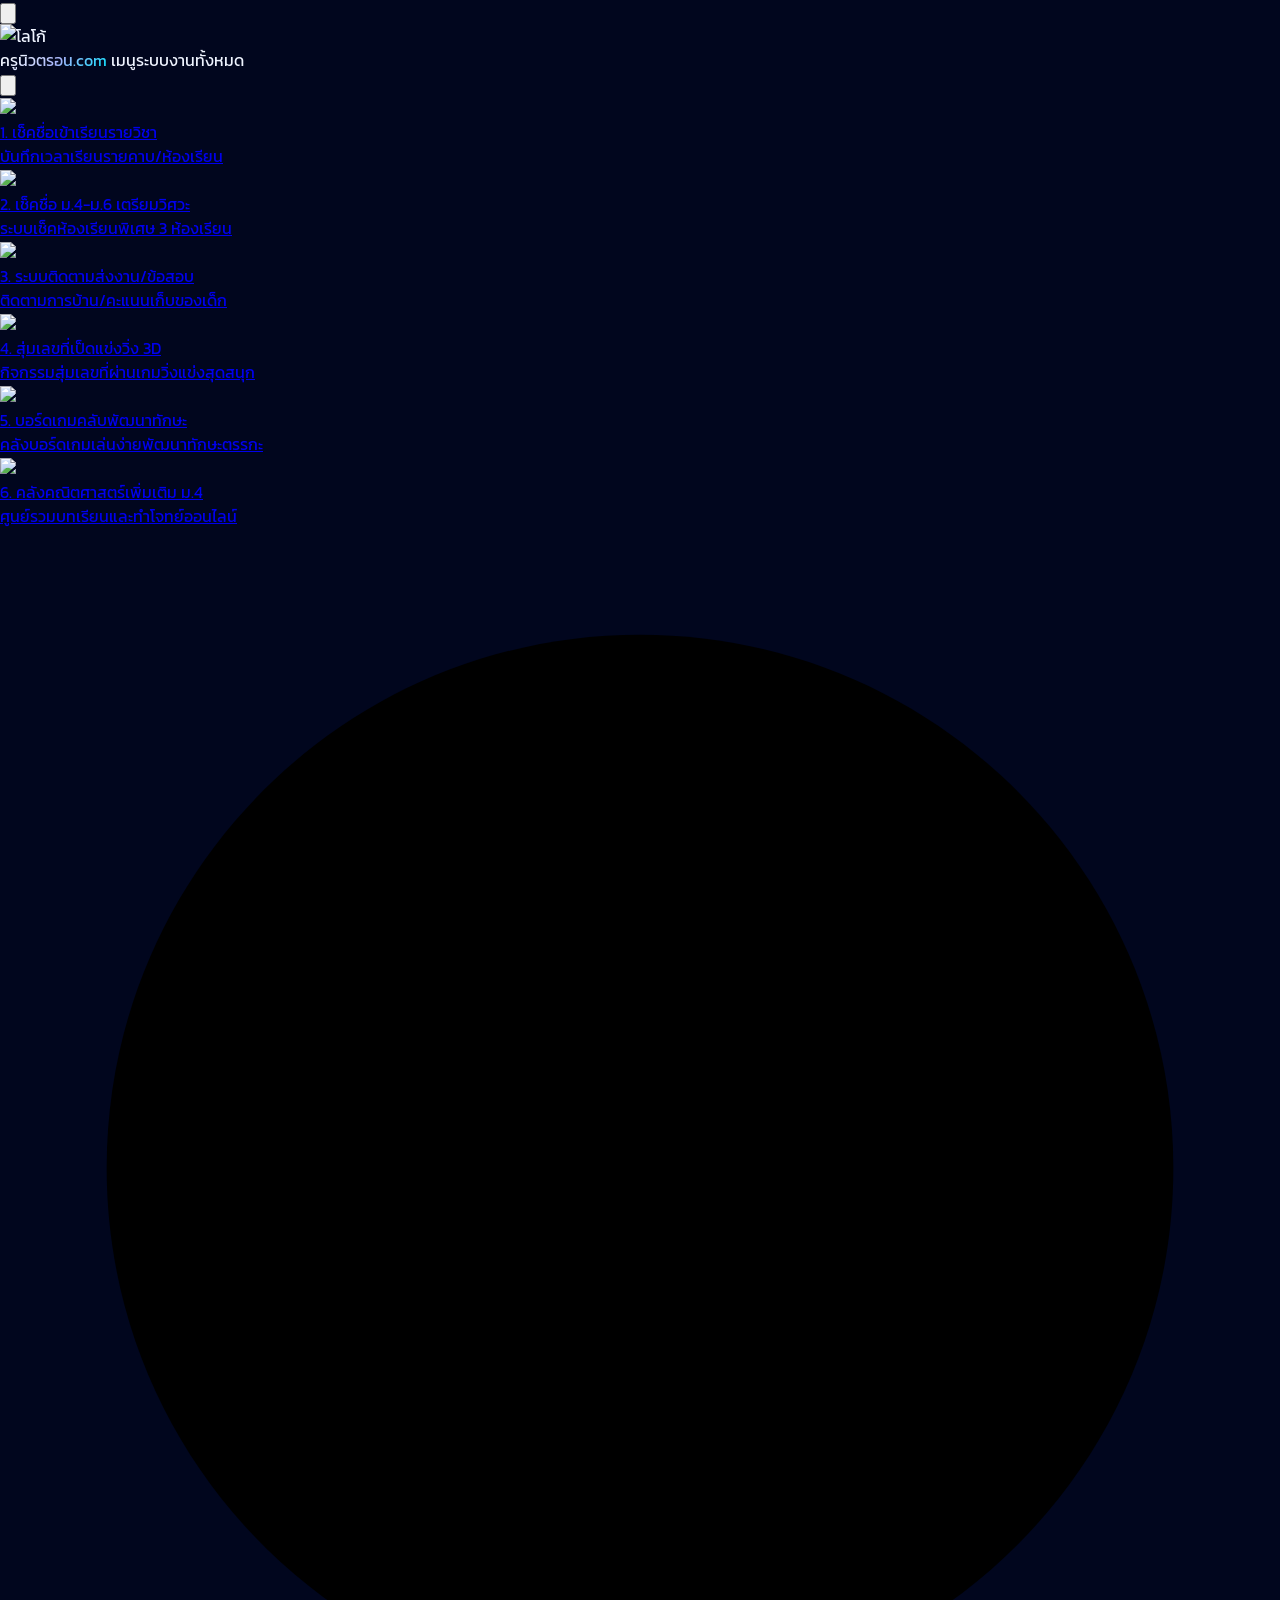
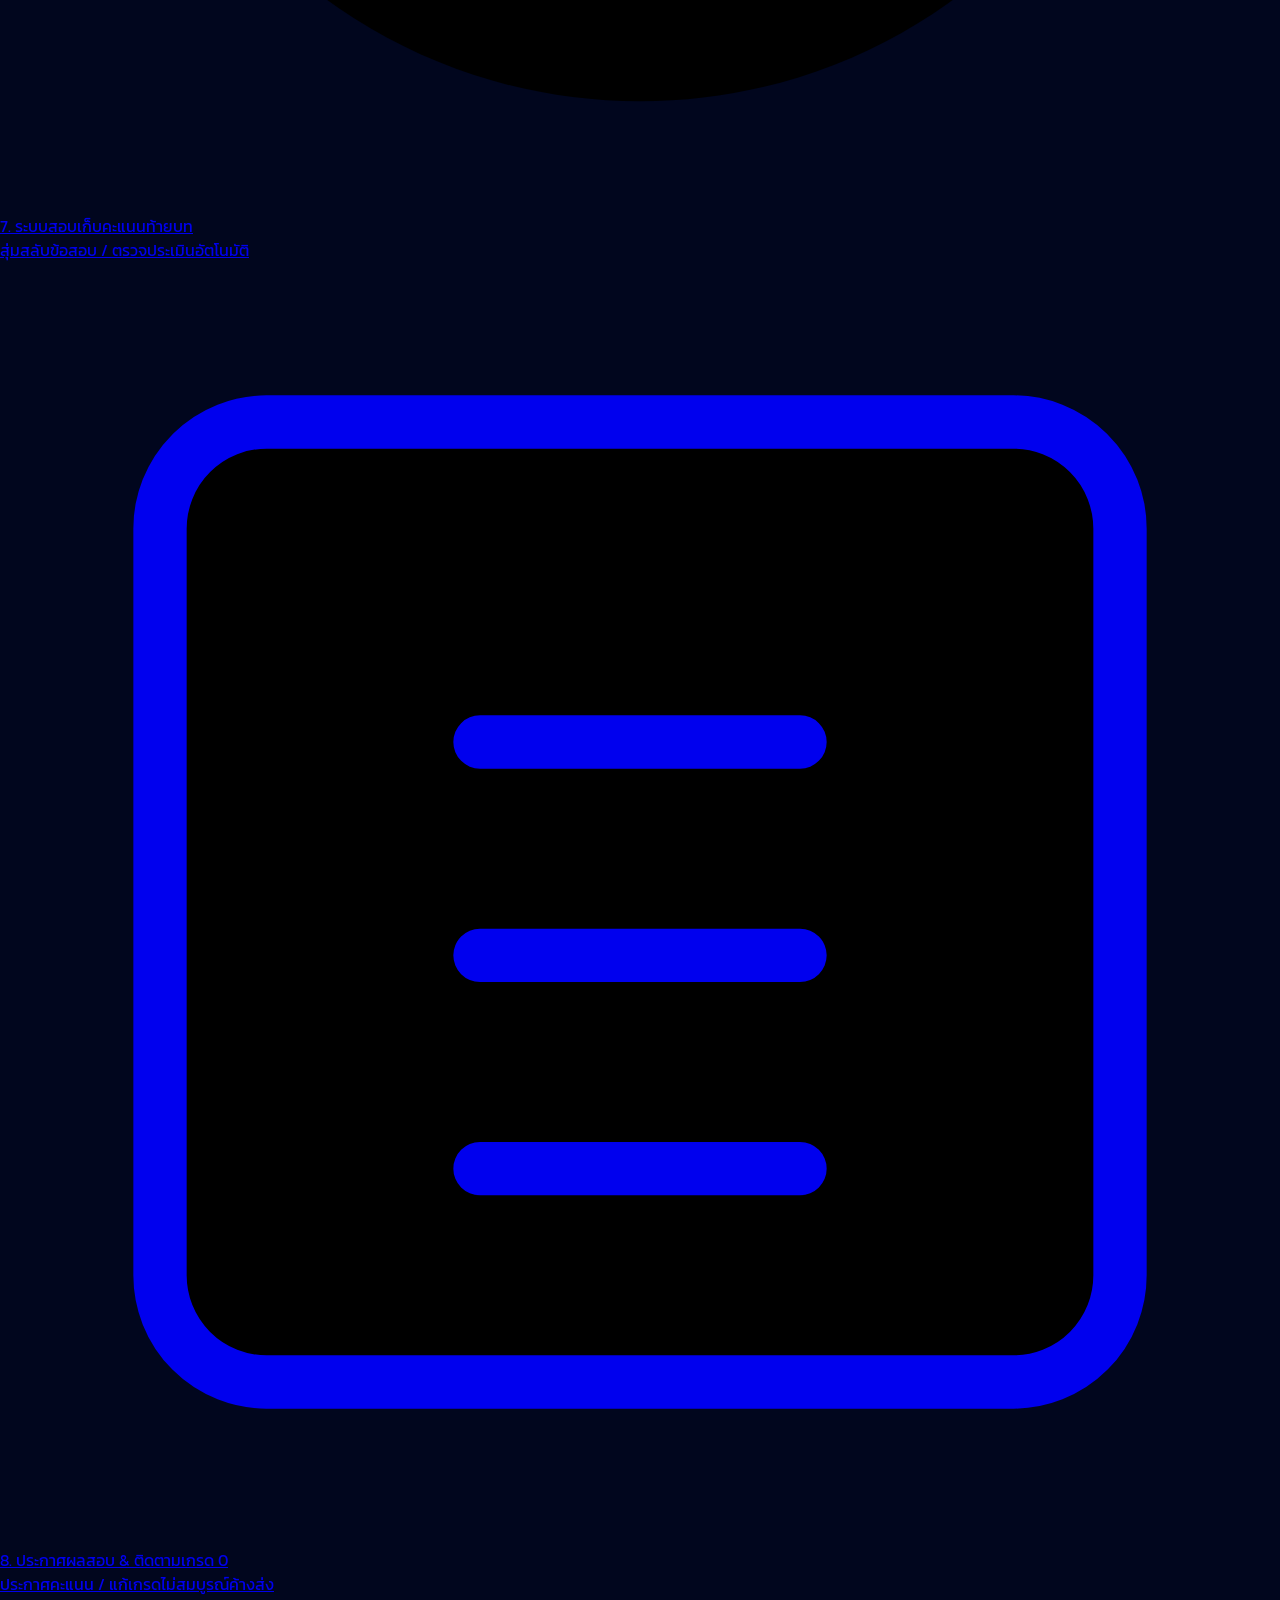
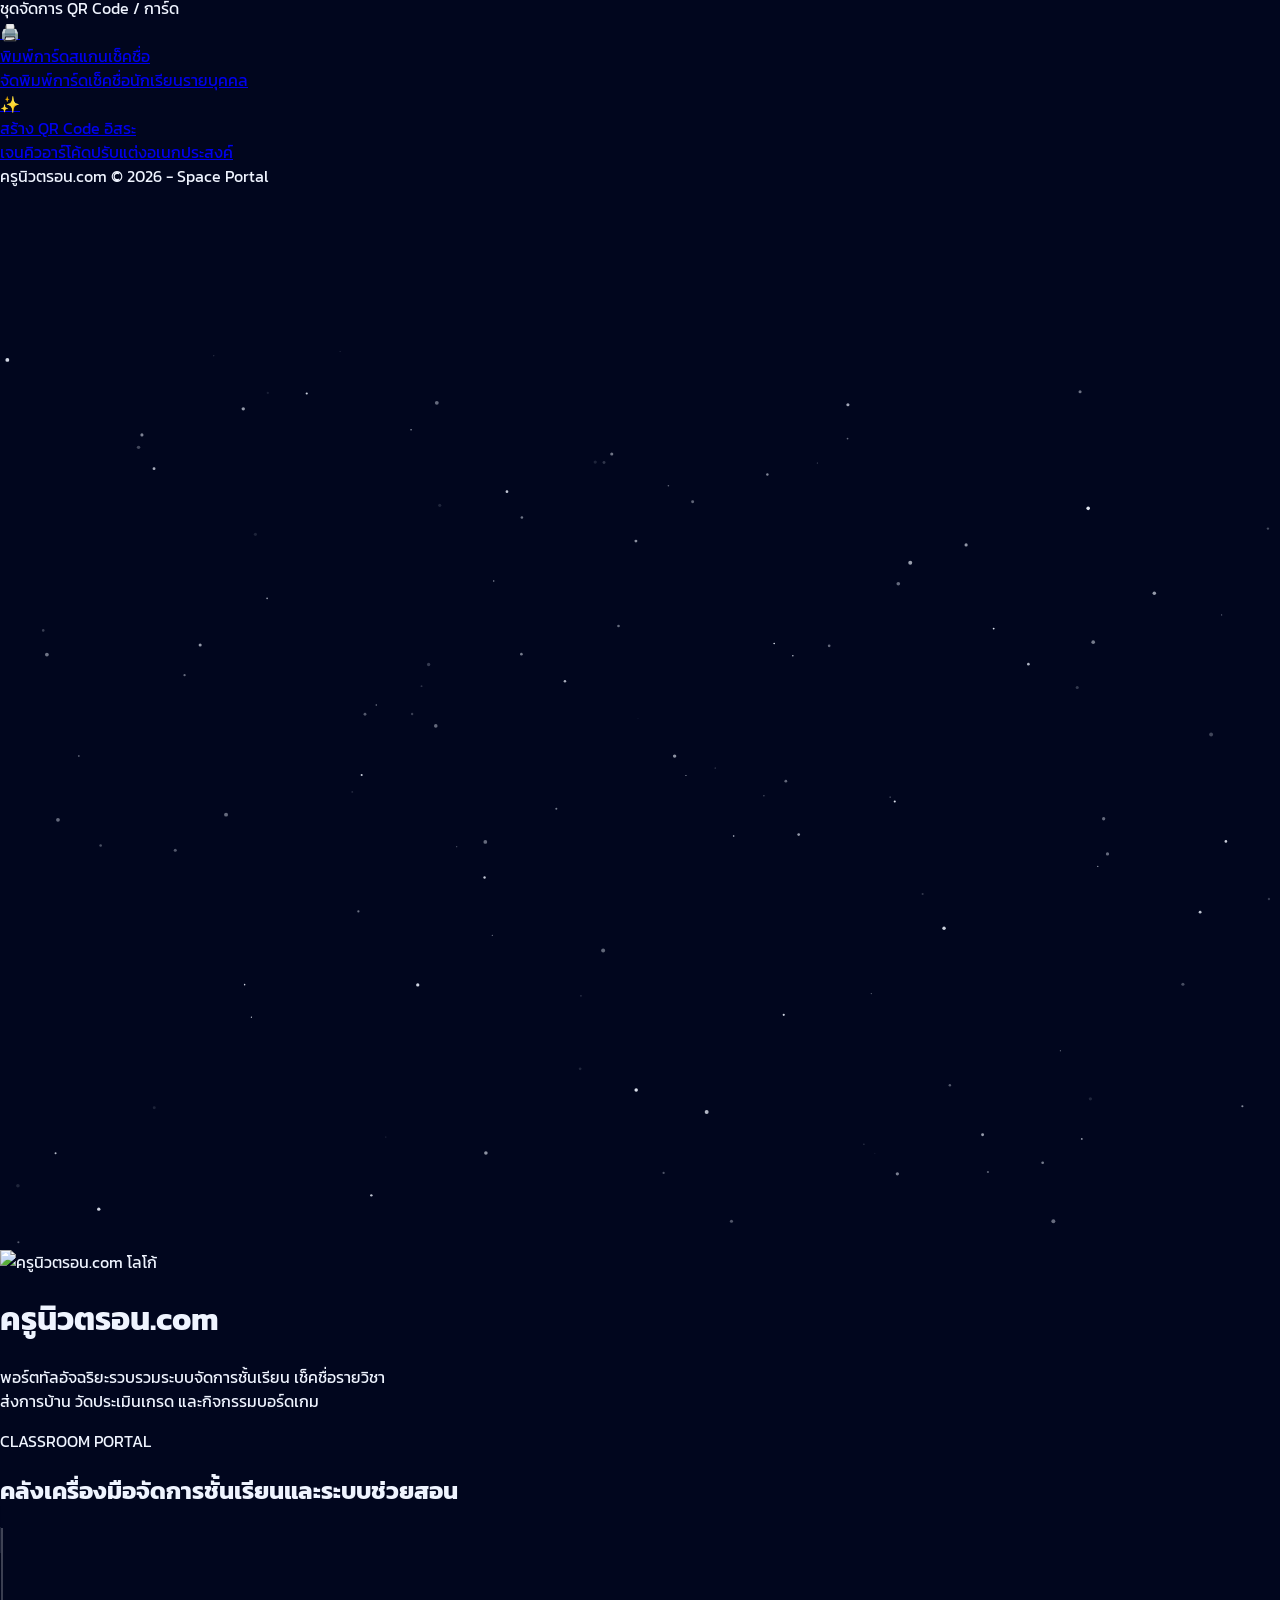
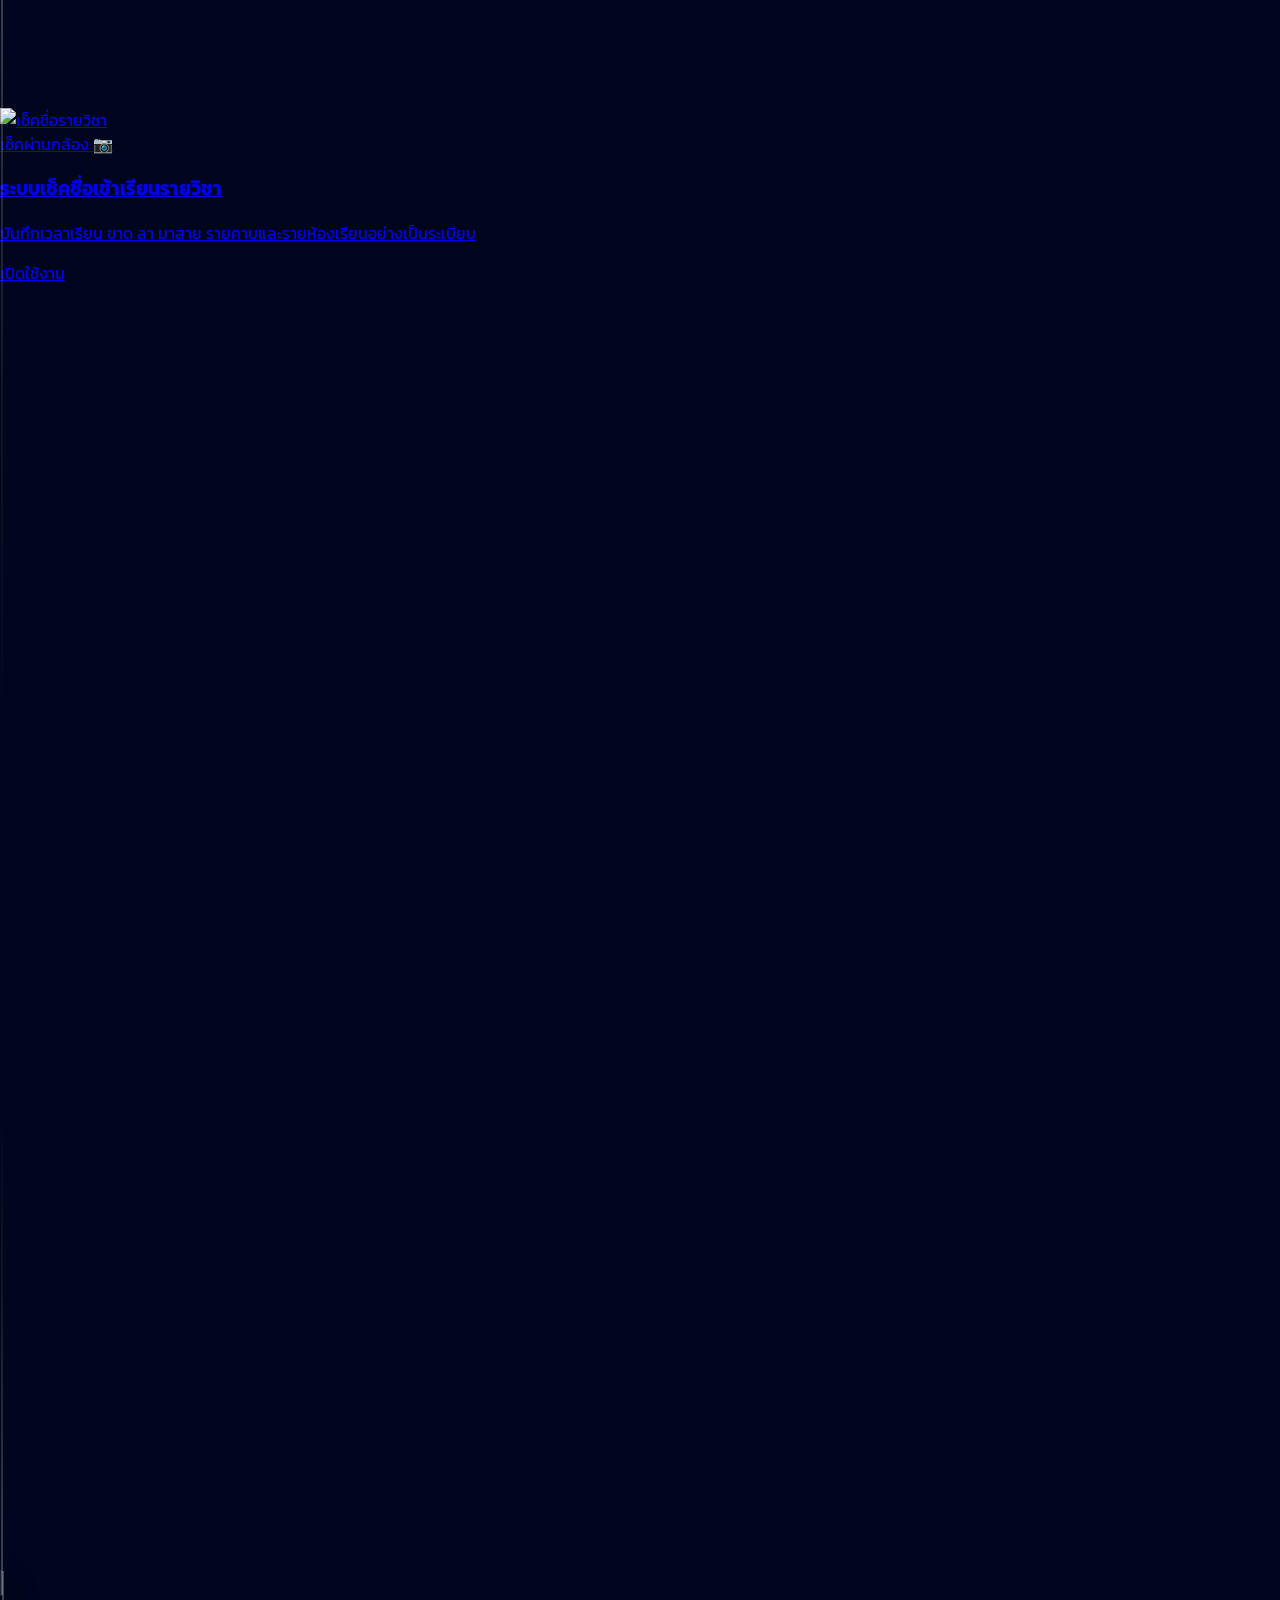
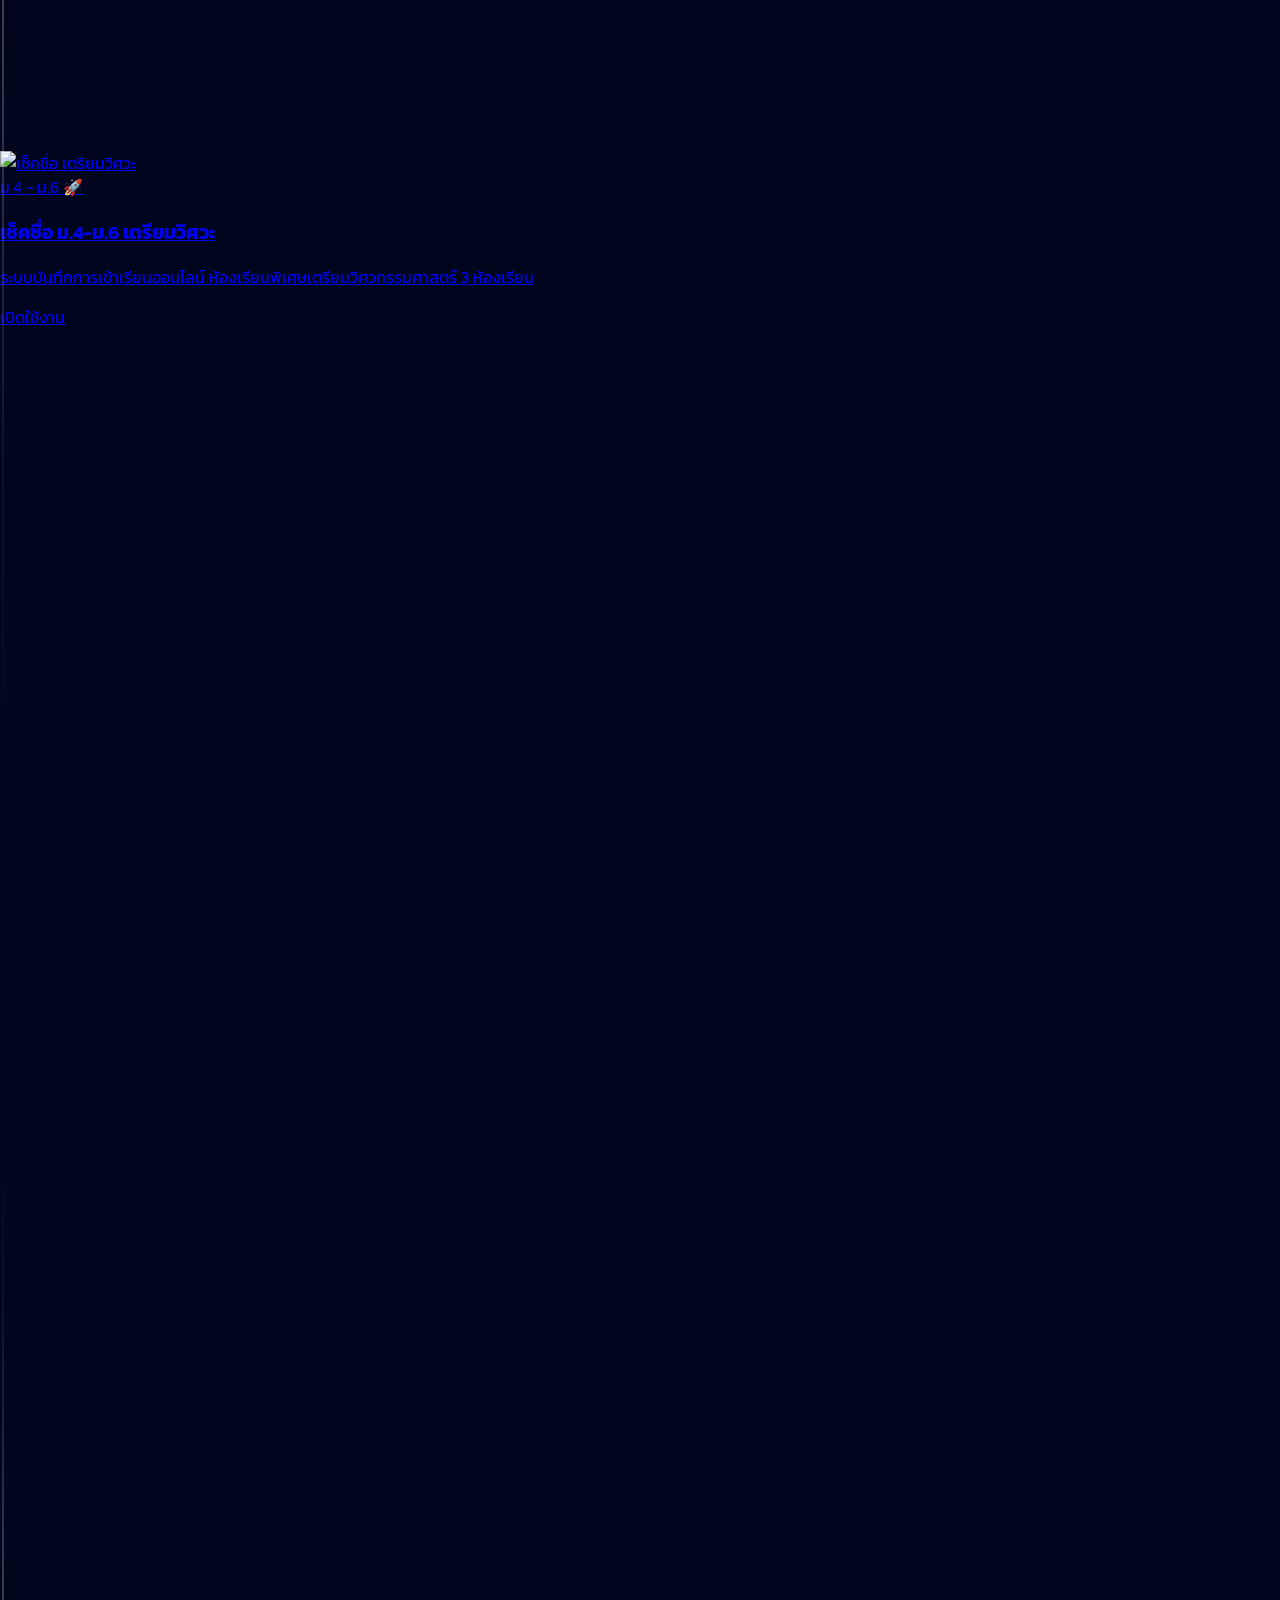
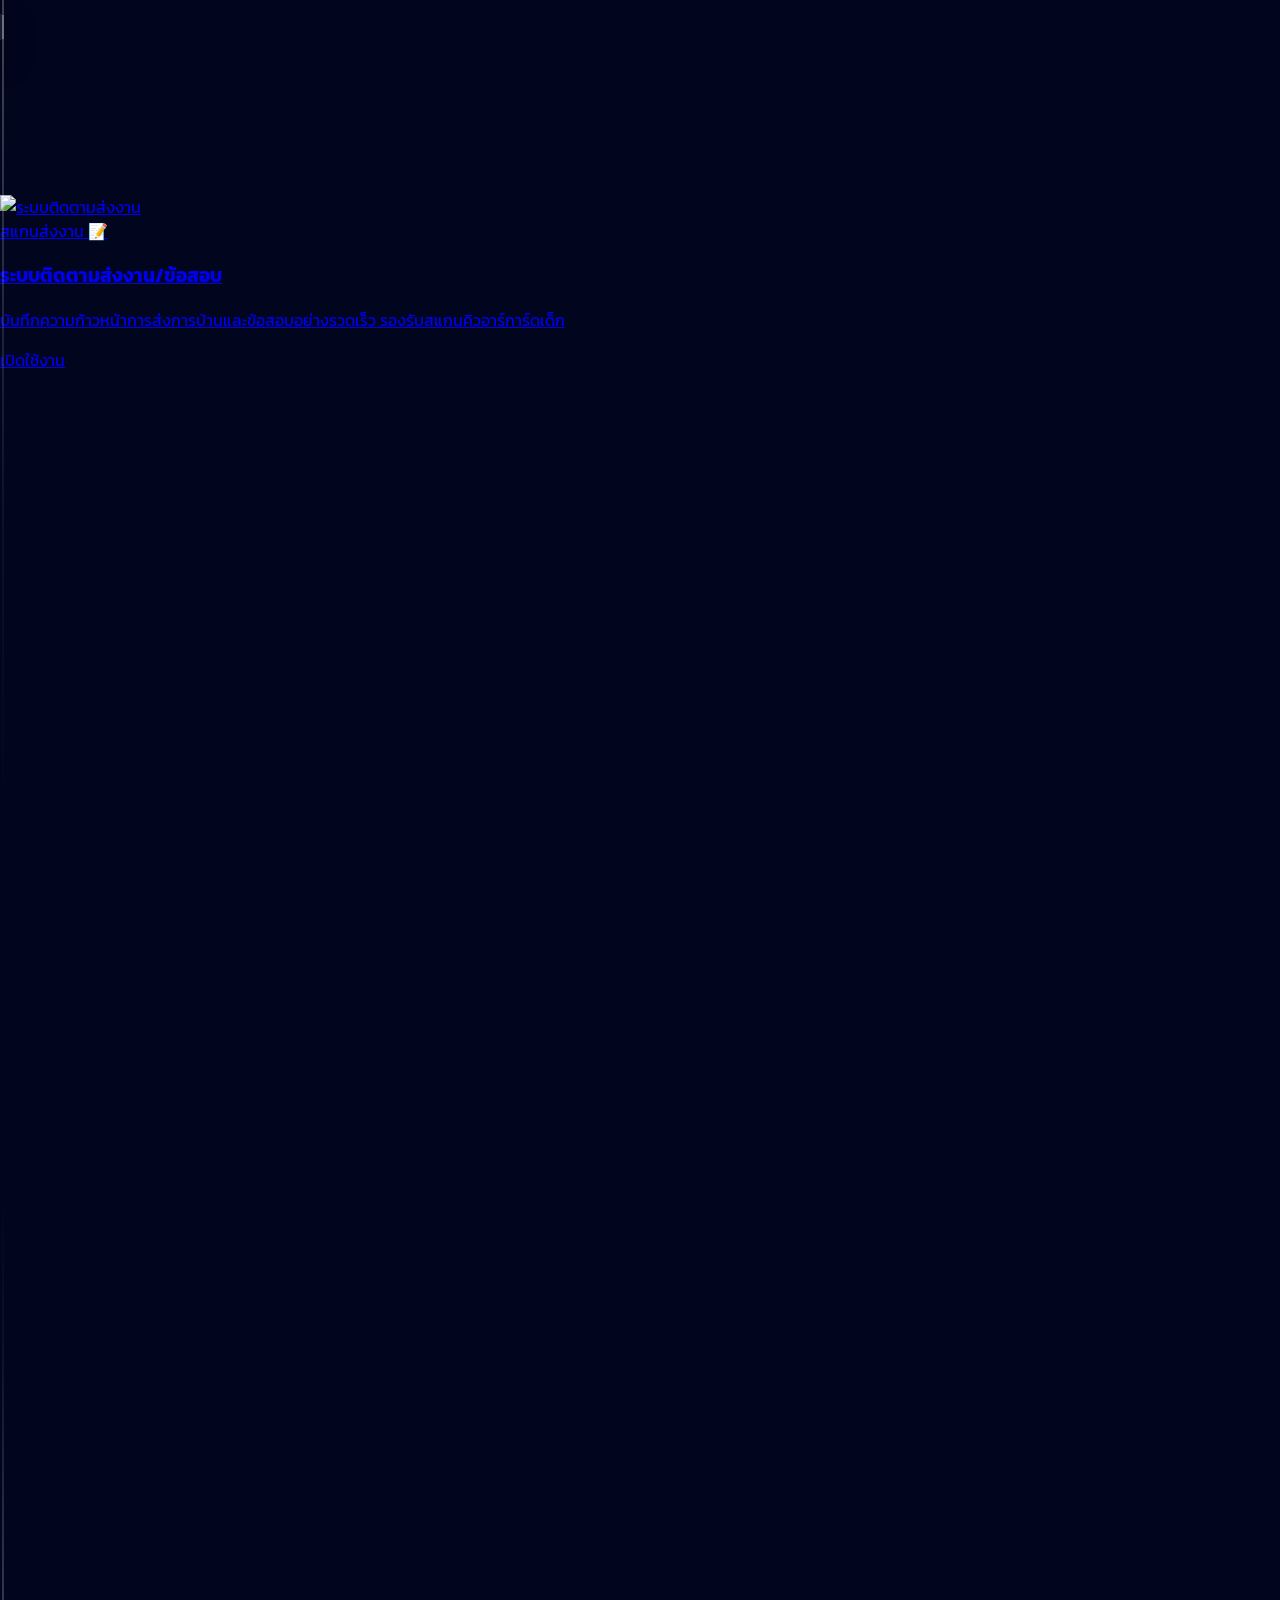
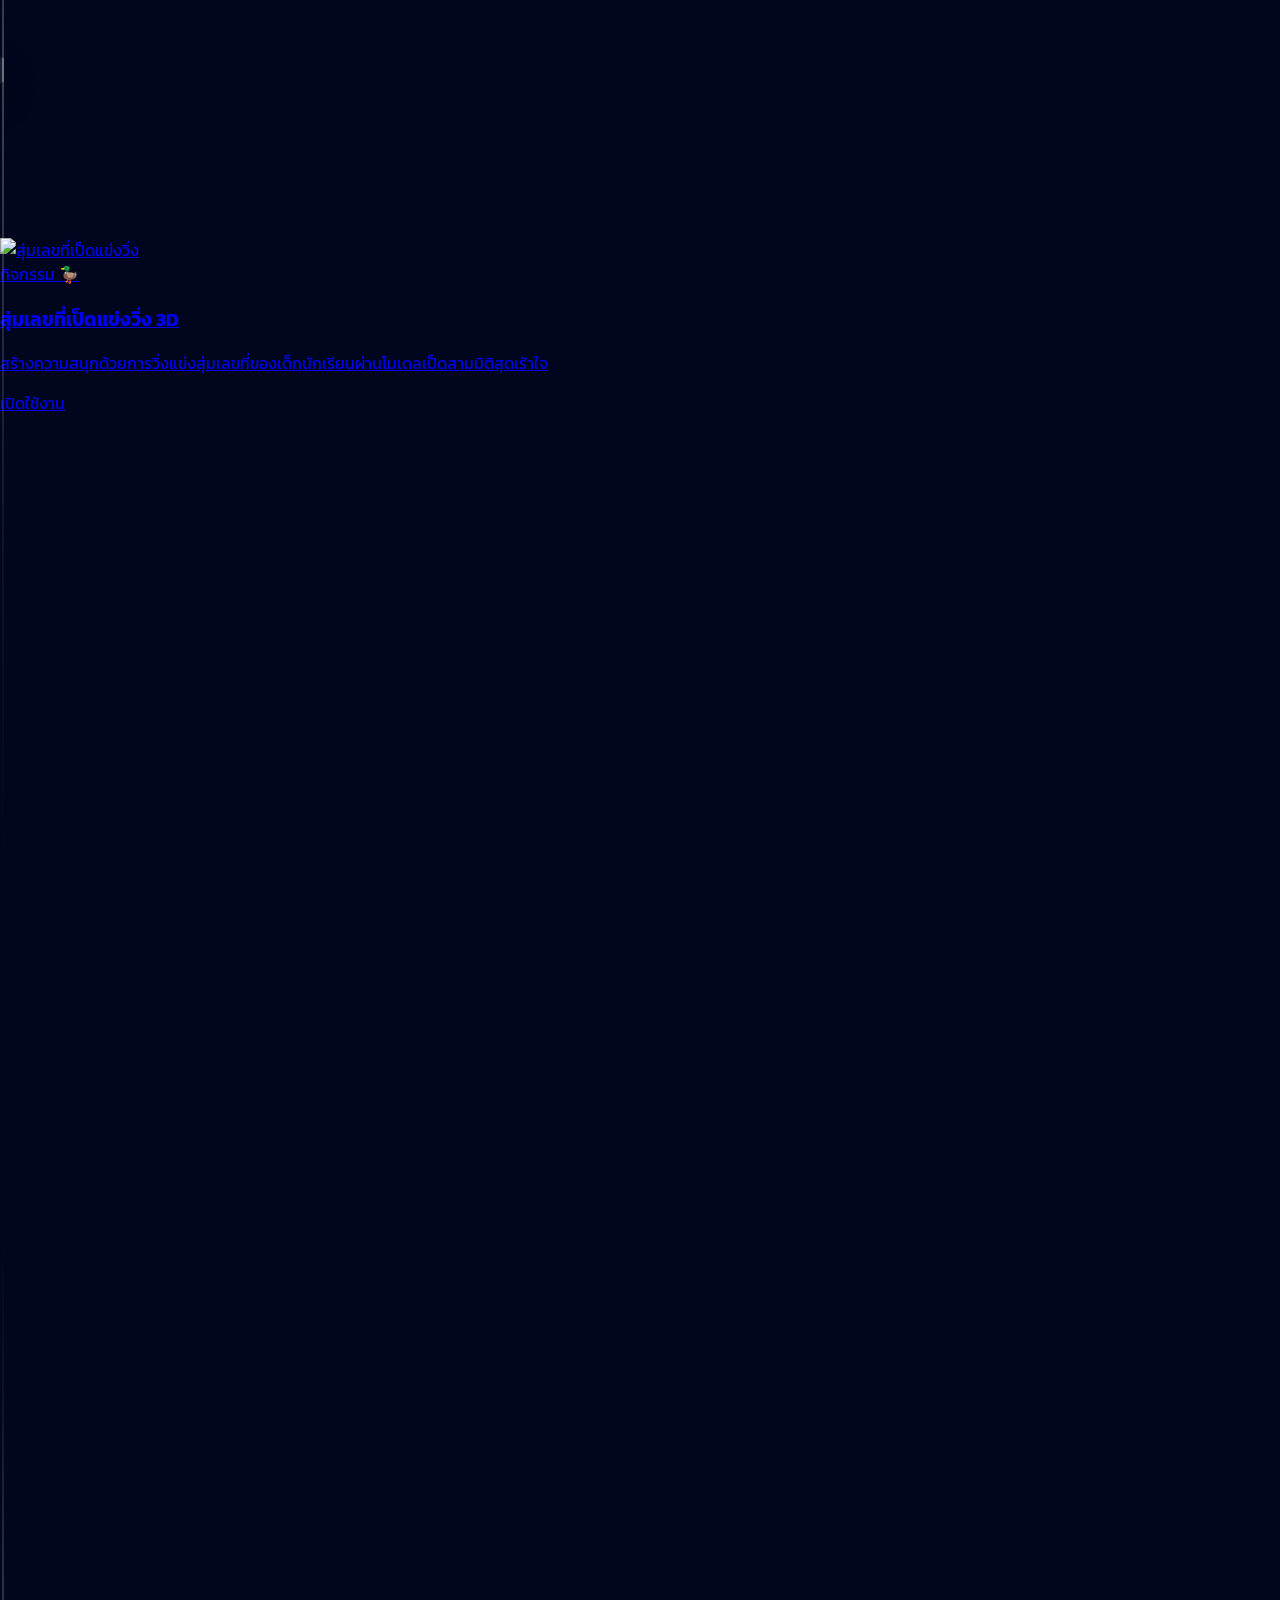
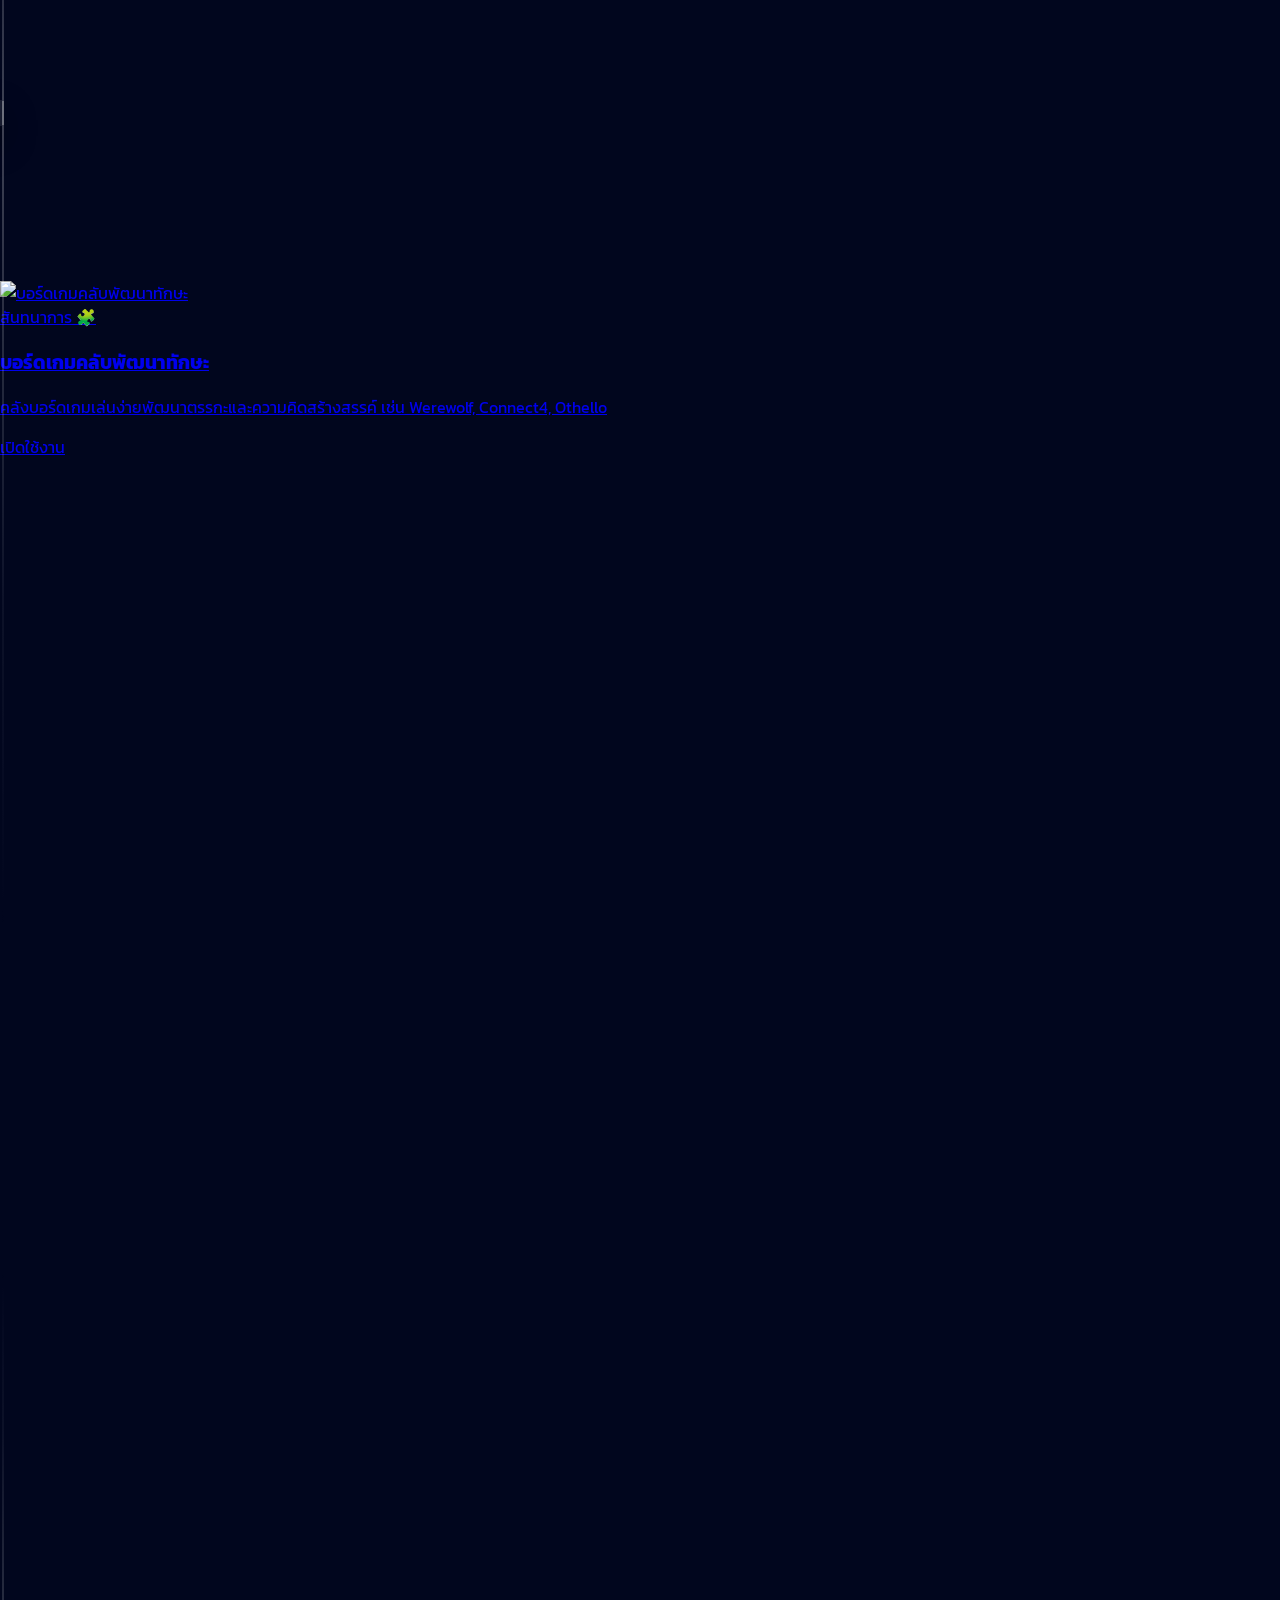
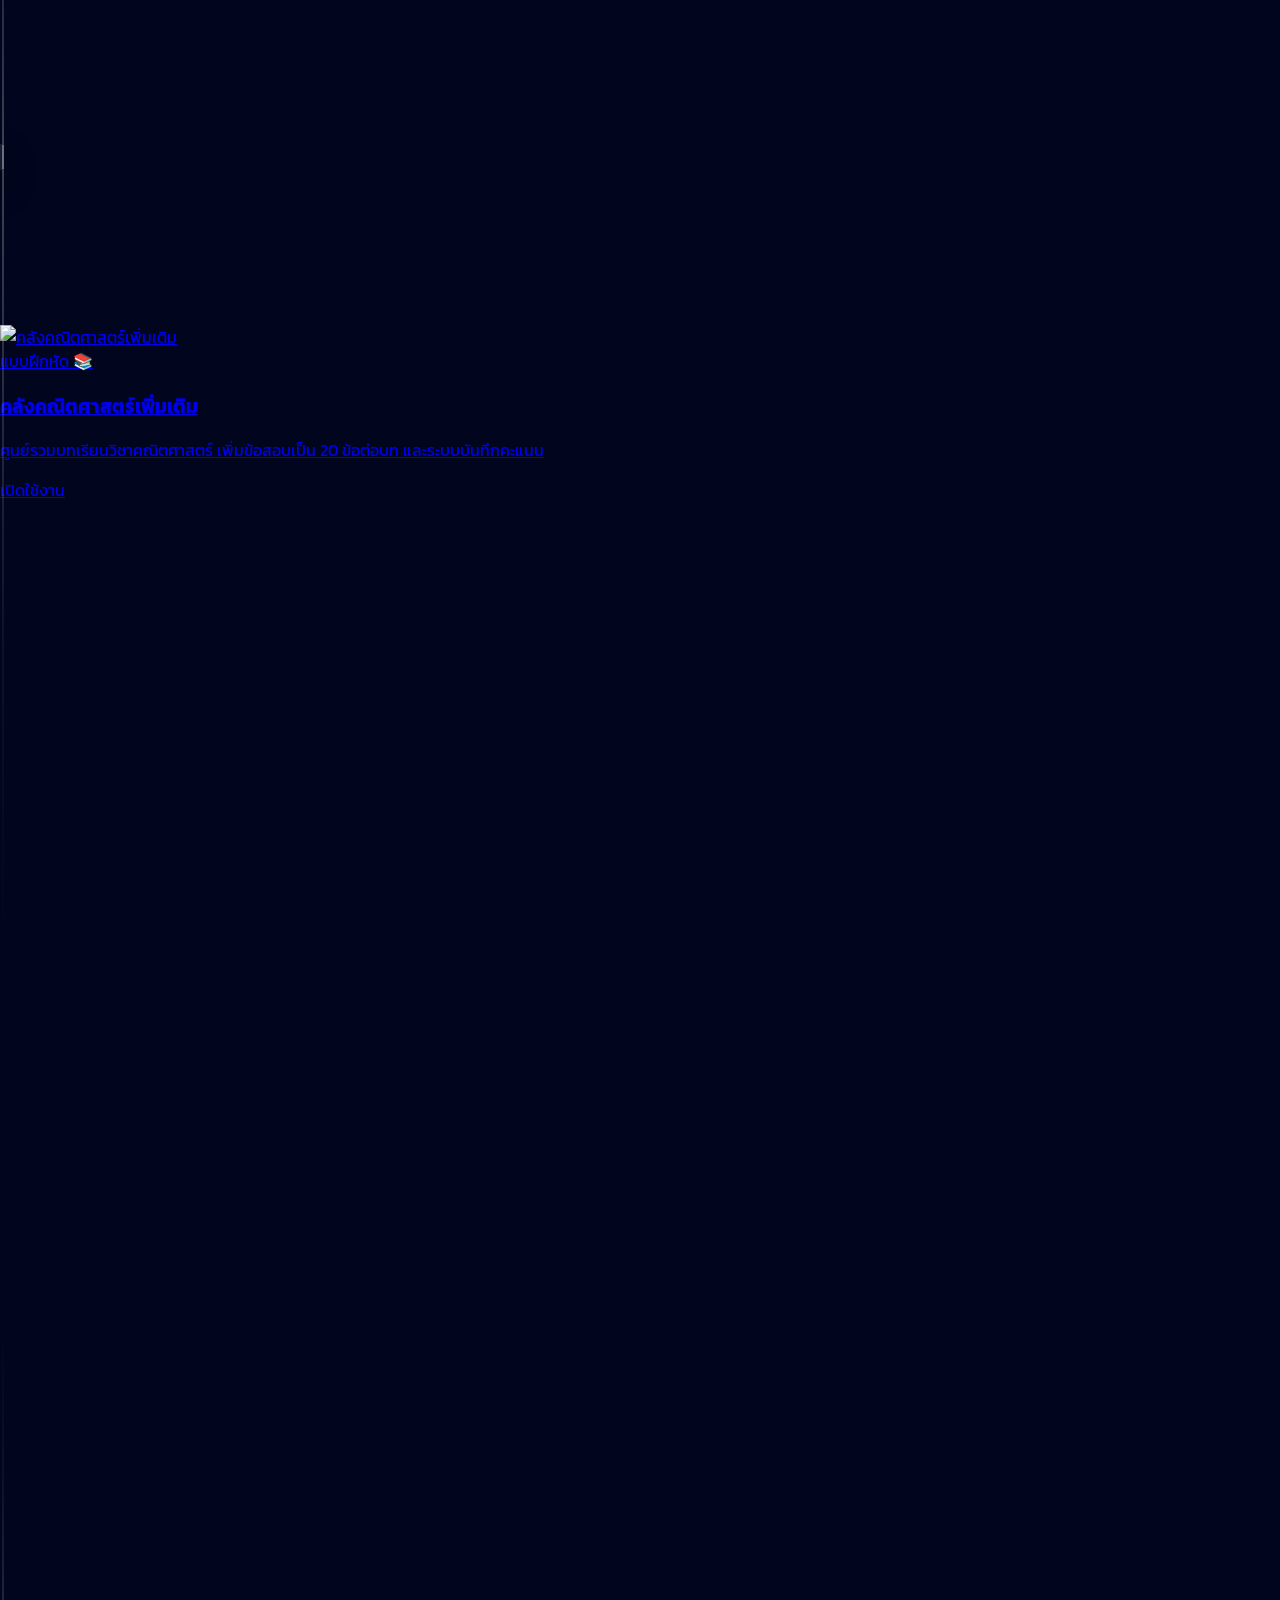
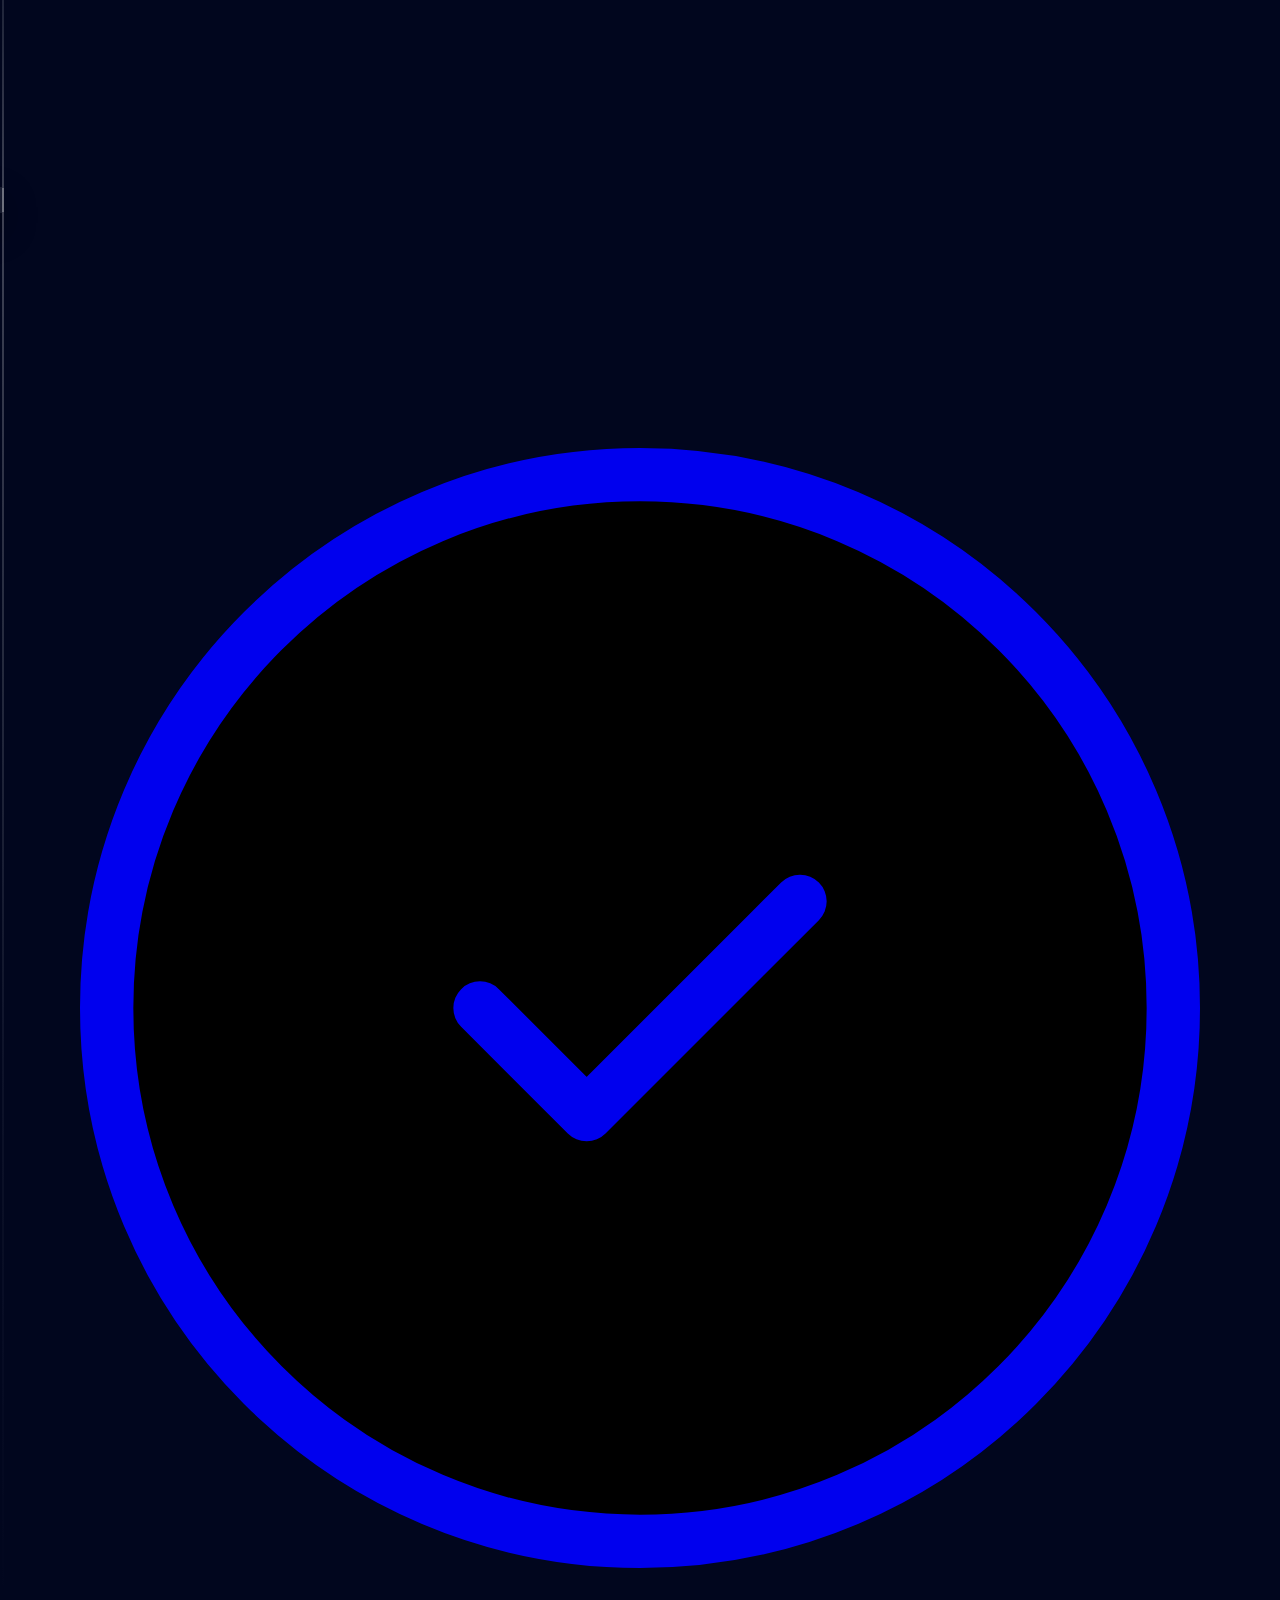
==== commit 28747075: "เพิ่มระบบการ์ดสแกนตอบคำถาม Plickers พร้อมรองรับระบบสำรองข้อมูลอัตโนมัติ" ====
--- a/index.html
+++ b/index.html
@@ -700,6 +700,42 @@
             </div>
             <div class="relative z-10 flex items-center gap-1.5 text-xs font-bold text-neon tracking-wider mt-5">
               เข้าใช้งานแดชบอร์ด
+              <svg class="w-3.5 h-3.5 fill-none stroke-current stroke-[2.5] transition-transform duration-200 group-hover:translate-x-1" viewBox="0 0 24 24">
+                <path d="M5 12H19M19 12L12 5M19 12L12 19" stroke-linecap="round" stroke-linejoin="round"/>
+              </svg>
+            </div>
+          </a>
+
+          <!-- การ์ด 10: ระบบแสกนการ์ดตอบคำถาม (Plickers) -->
+          <a href="plickers/index.html" class="liquid-glass p-6 rounded-[28px] flex flex-col justify-between min-h-[170px] cursor-pointer group hover:-translate-y-1.5 hover:border-neon/40 hover:shadow-[0_15px_30px_rgba(111,255,0,0.15)] transition-all duration-300">
+            <!-- วิดีโอโฮโลแกรมอวกาศหลังการ์ด -->
+            <div class="absolute inset-0 z-0 opacity-0 group-hover:opacity-[0.22] transition-opacity duration-500 rounded-[28px] overflow-hidden">
+              <video autoplay loop muted playsinline class="w-full h-full object-cover">
+                <source src="https://d8j0ntlcm91z4.cloudfront.net/user_38xzZboKViGWJOttwIXH07lWA1P/hf_20260331_054411_511c1b7a-fb2f-42ef-bf6c-32c0b1a06e79.mp4" type="video/mp4">
+              </video>
+            </div>
+            <div class="absolute inset-0 bg-spacebg/40 z-0 opacity-0 group-hover:opacity-100 transition-opacity duration-500"></div>
+
+            <div class="relative z-10">
+              <div class="flex justify-between items-start mb-4">
+                <div class="w-12 h-12 rounded-2xl bg-white/[0.03] border border-white/10 flex items-center justify-center group-hover:bg-neon/10 transition-colors duration-300">
+                  <svg viewBox="0 0 24 24" class="w-7 h-7 fill-none stroke-neon stroke-[2]">
+                    <path d="M15 10l-4 4-2-2M12 2C6.48 2 2 6.48 2 12s4.48 10 10 10 10-4.48 10-10S17.52 2 12 2z" stroke="currentColor" stroke-linecap="round"/>
+                  </svg>
+                </div>
+                <span class="text-[9px] font-extrabold px-3 py-1 rounded-full border border-neon/40 text-neon bg-neon/10 shadow-[0_0_15px_rgba(111,255,0,0.1)]">
+                  CAMERA QUIZ 📷
+                </span>
+              </div>
+              <h3 class="font-extrabold text-sm sm:text-base text-white group-hover:text-neon transition-colors duration-300 tracking-wide">
+                ระบบสแกนการ์ดตอบคำถามห้องเรียน
+              </h3>
+              <p class="text-[11px] sm:text-xs text-cream/55 font-light mt-1.5 leading-relaxed">
+                ดำเนินกิจกรรมตอบคำถามโดยใช้กล้องสแกนกระดาษคำตอบของนักเรียน สรุปสถิติเฉลยผลสอบแบบเรียลไทม์ไม่ต้องใช้ไอซีทีเด็ก
+              </p>
+            </div>
+            <div class="relative z-10 flex items-center gap-1.5 text-xs font-bold text-neon tracking-wider mt-5">
+              เข้าใช้งานระบบตอบคำถาม
               <svg class="w-3.5 h-3.5 fill-none stroke-current stroke-[2.5] transition-transform duration-200 group-hover:translate-x-1" viewBox="0 0 24 24">
                 <path d="M5 12H19M19 12L12 5M19 12L12 19" stroke-linecap="round" stroke-linejoin="round"/>
               </svg>
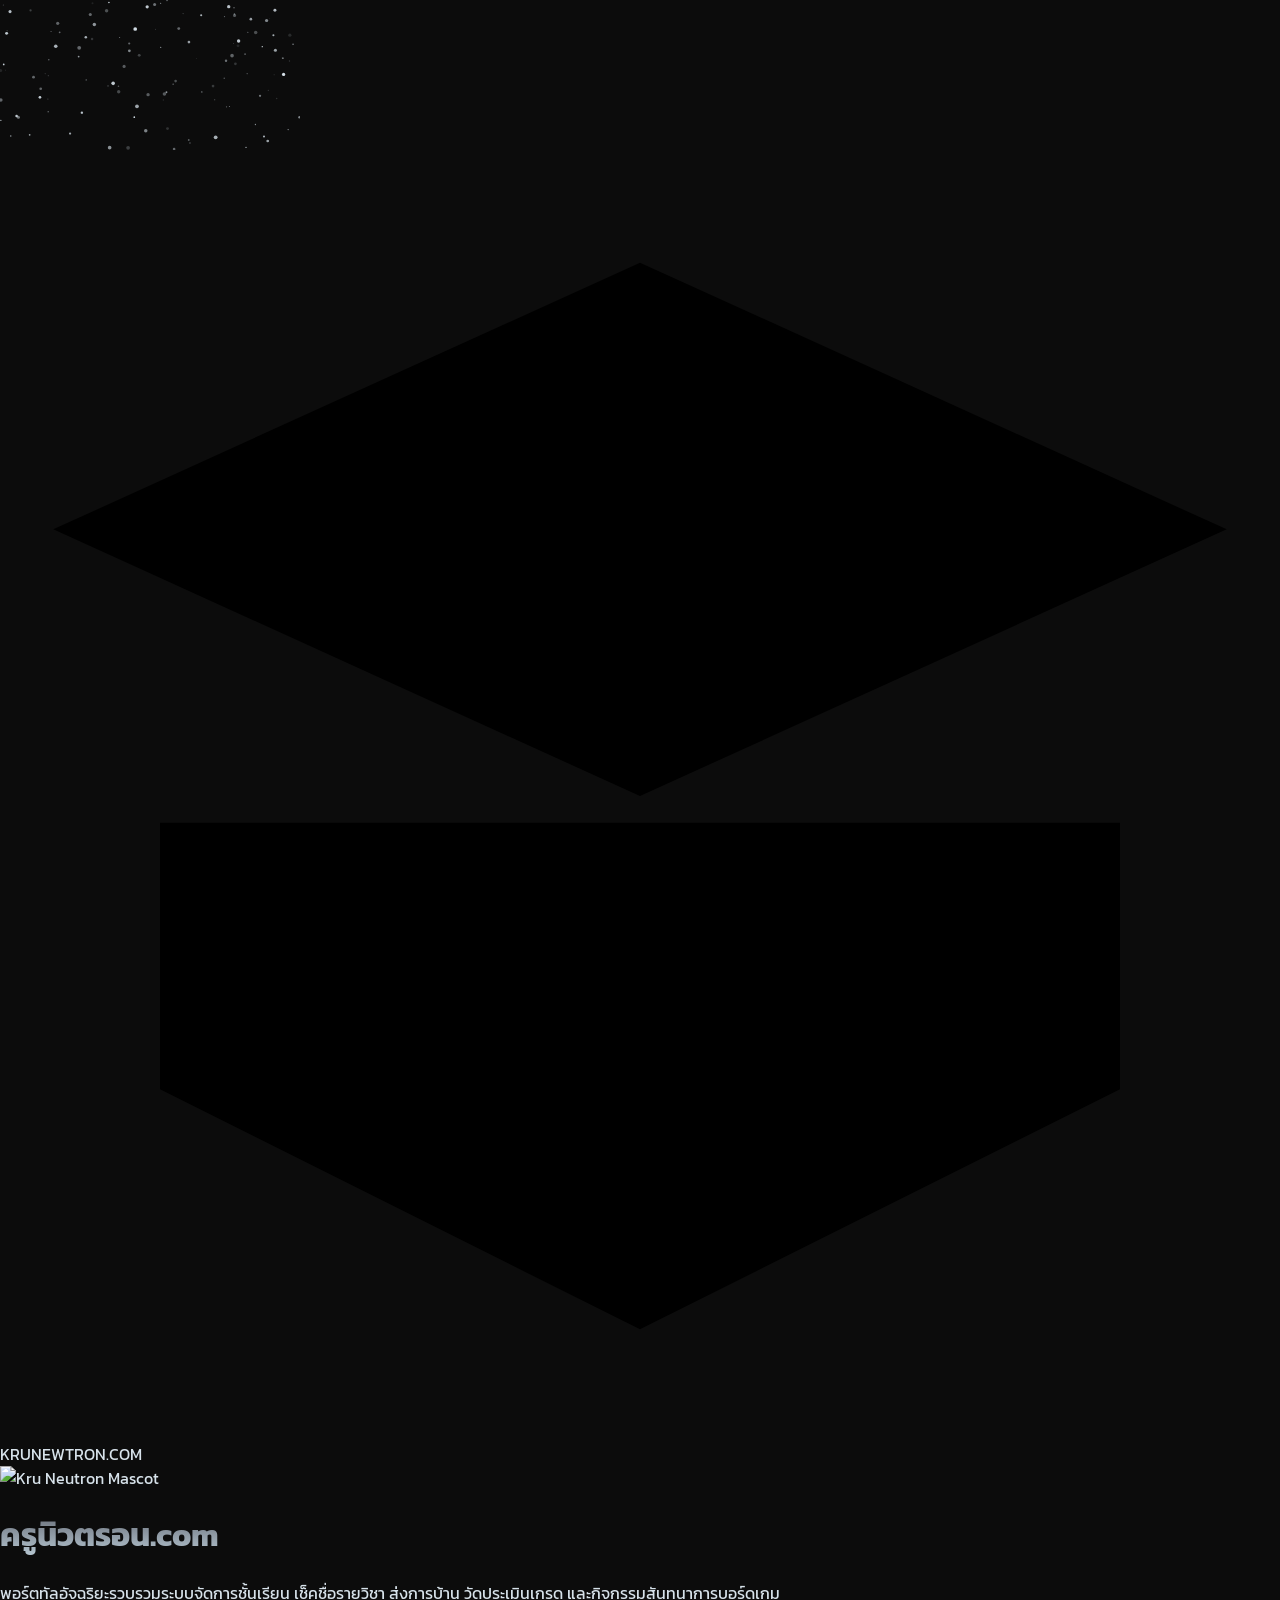
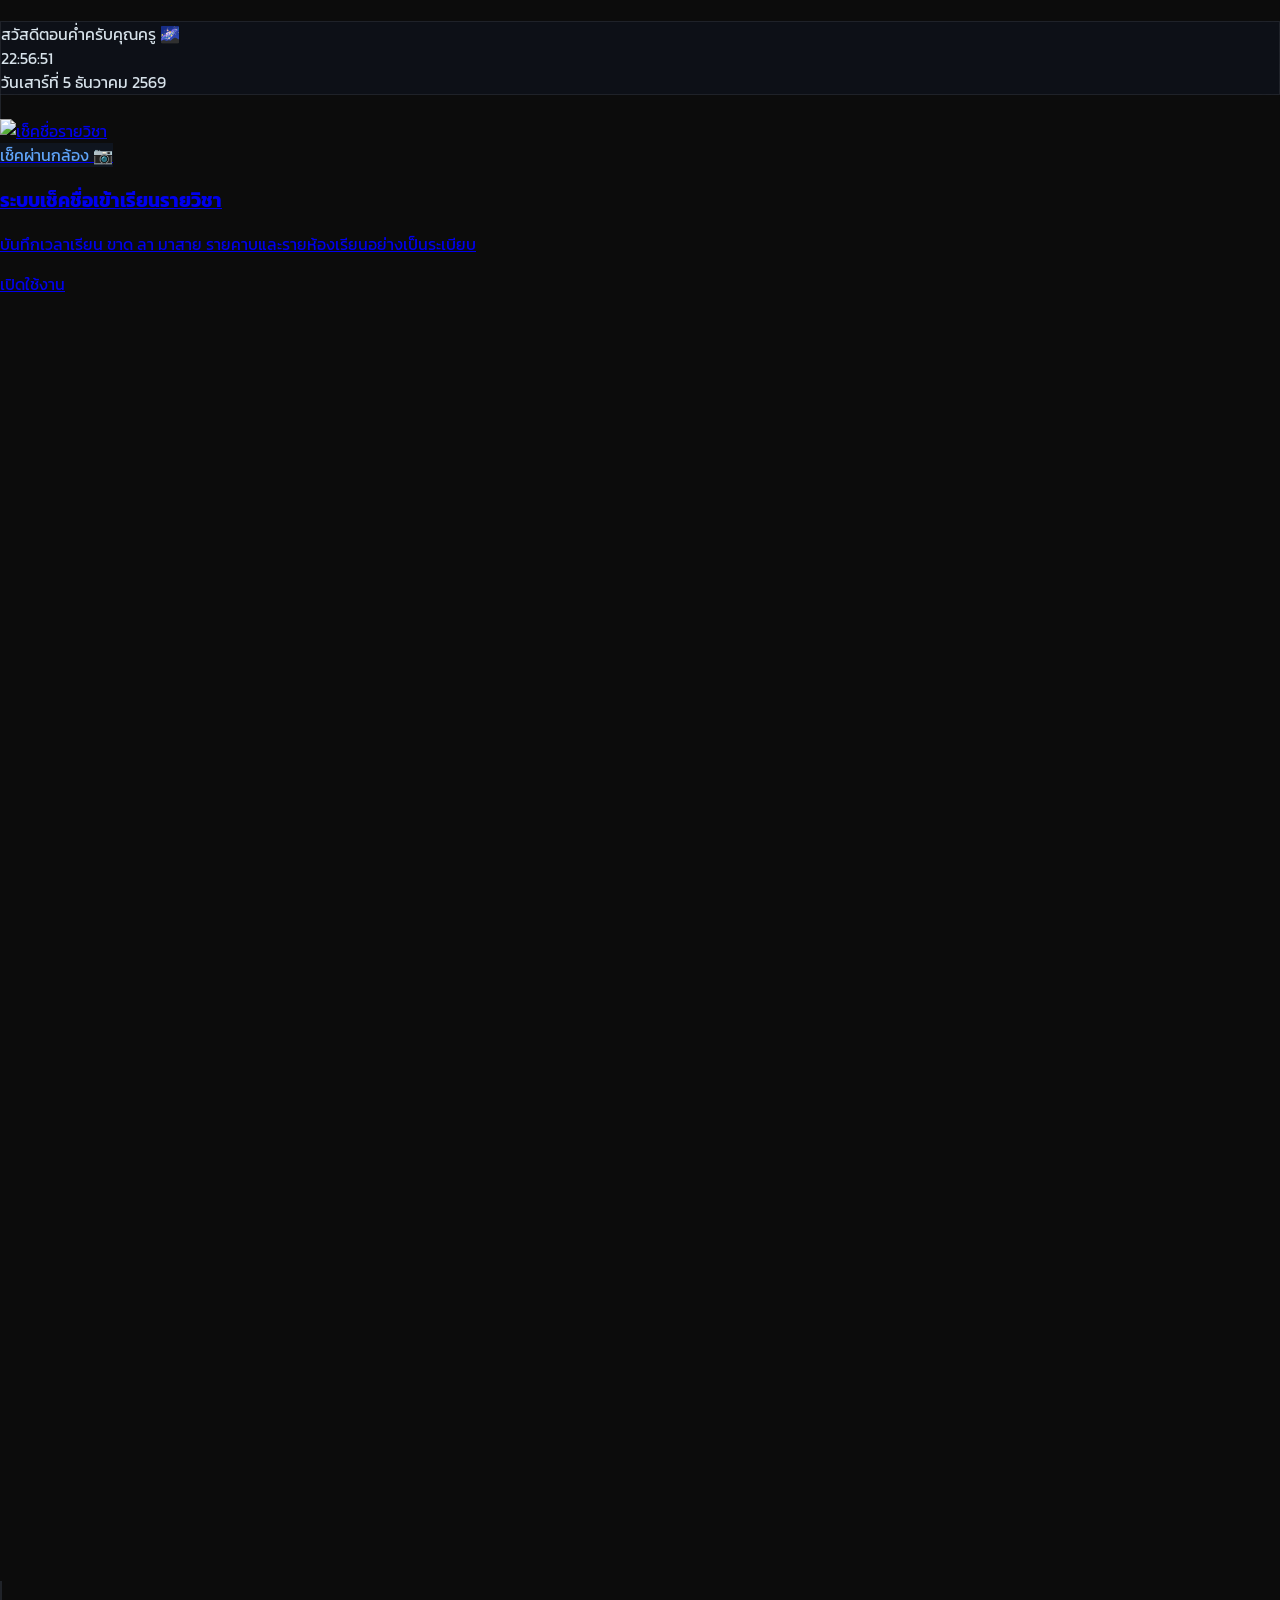
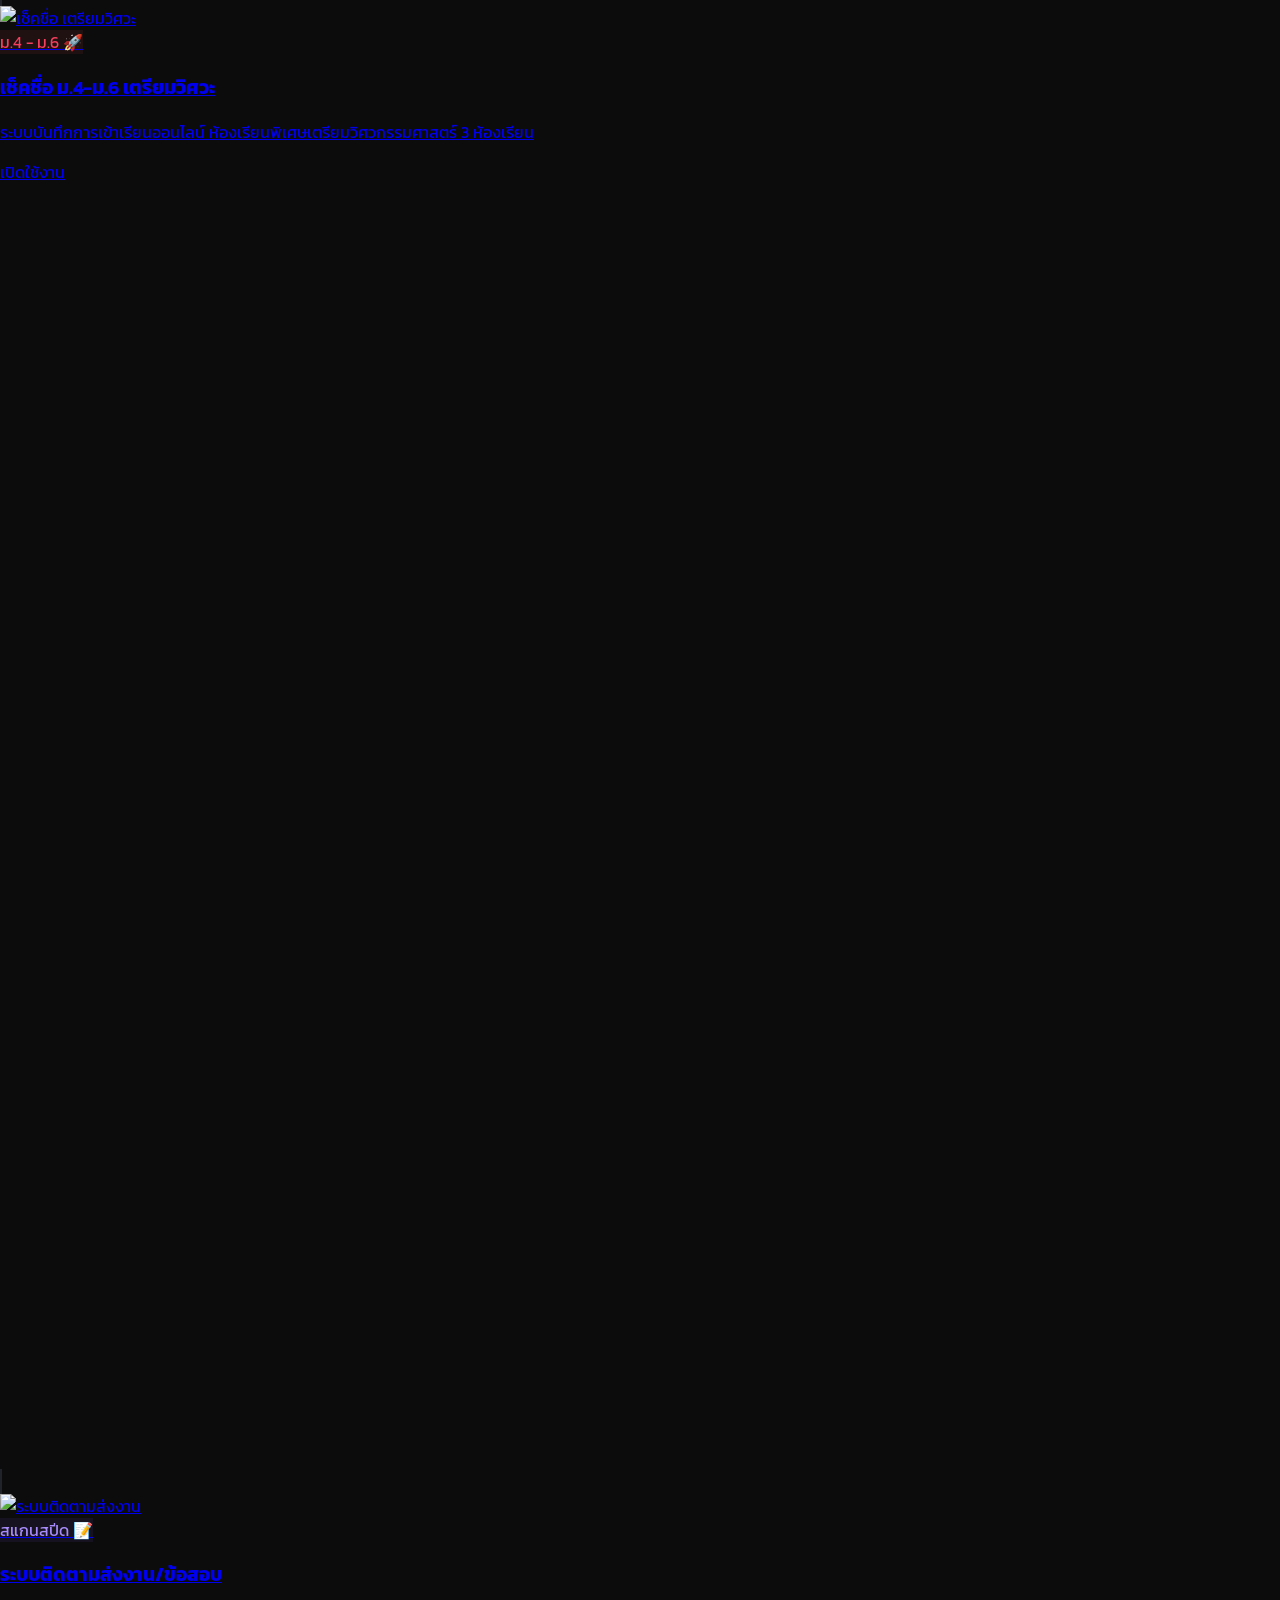
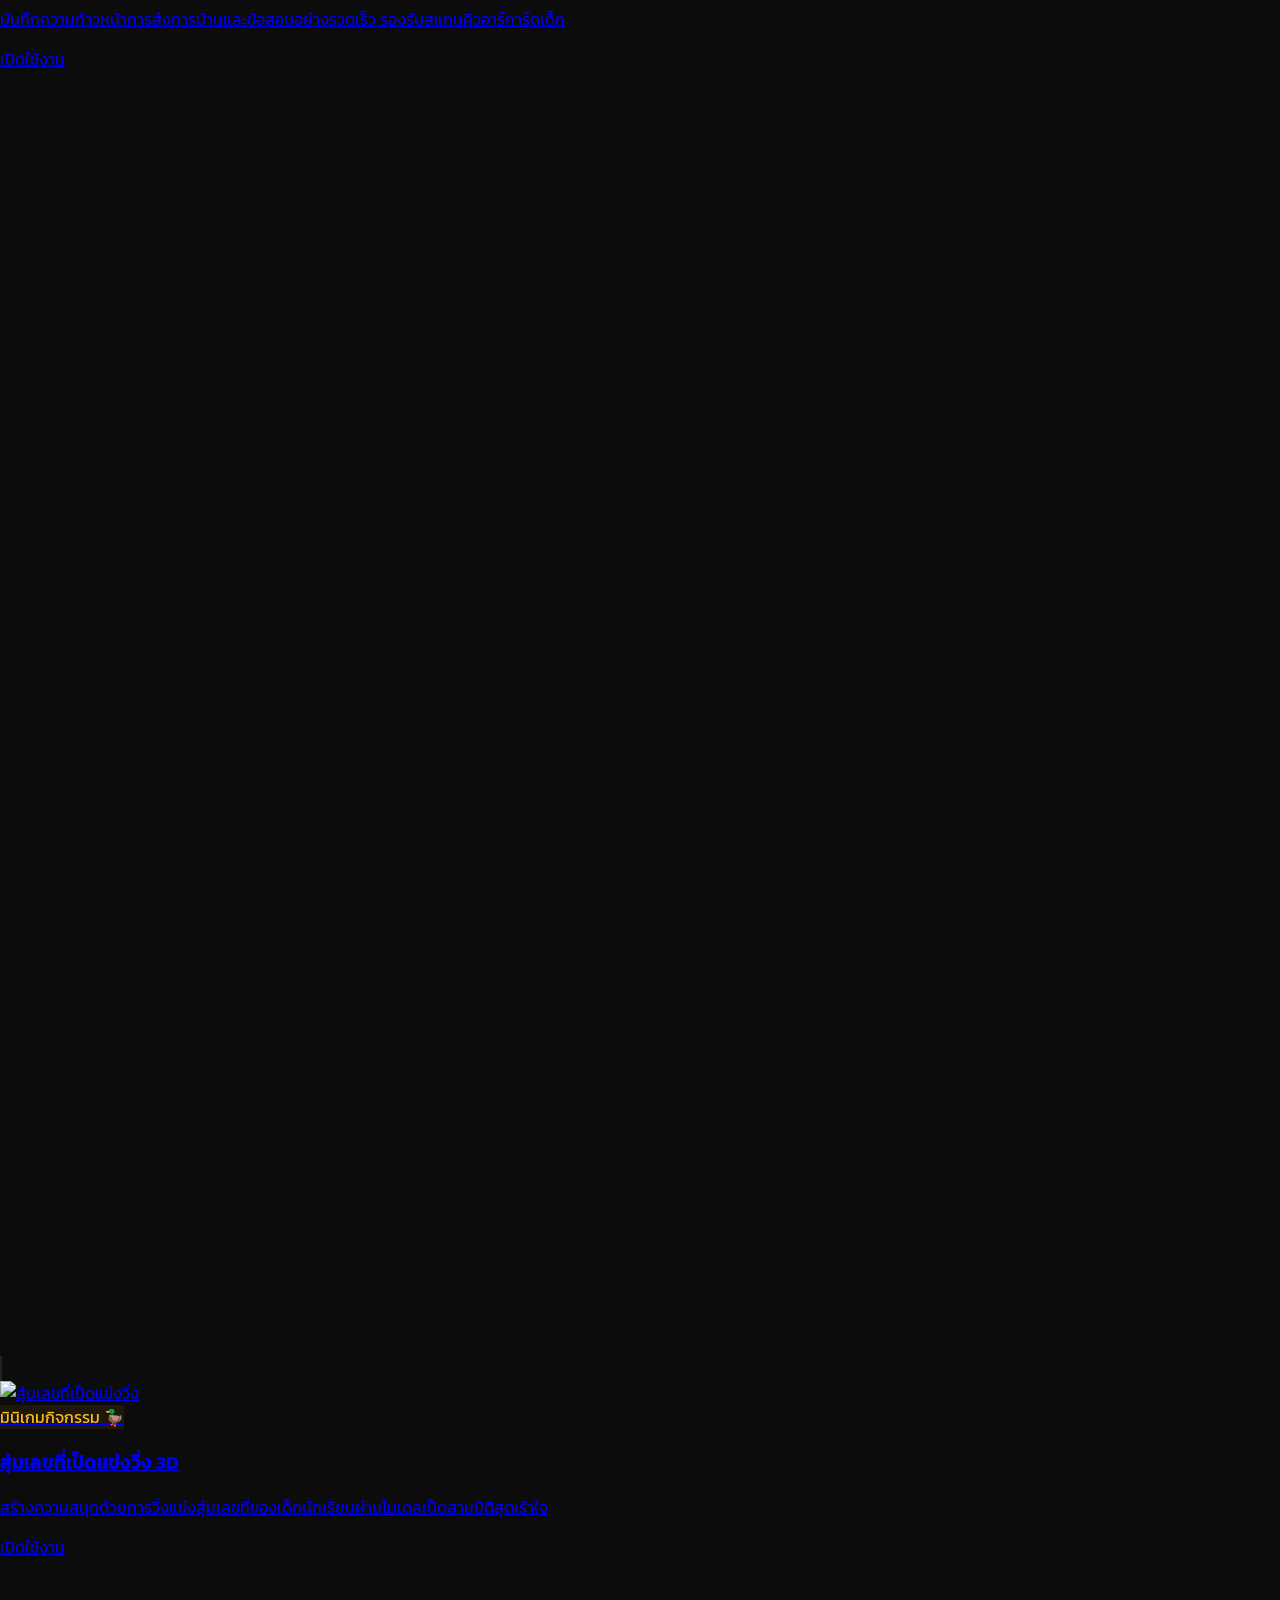
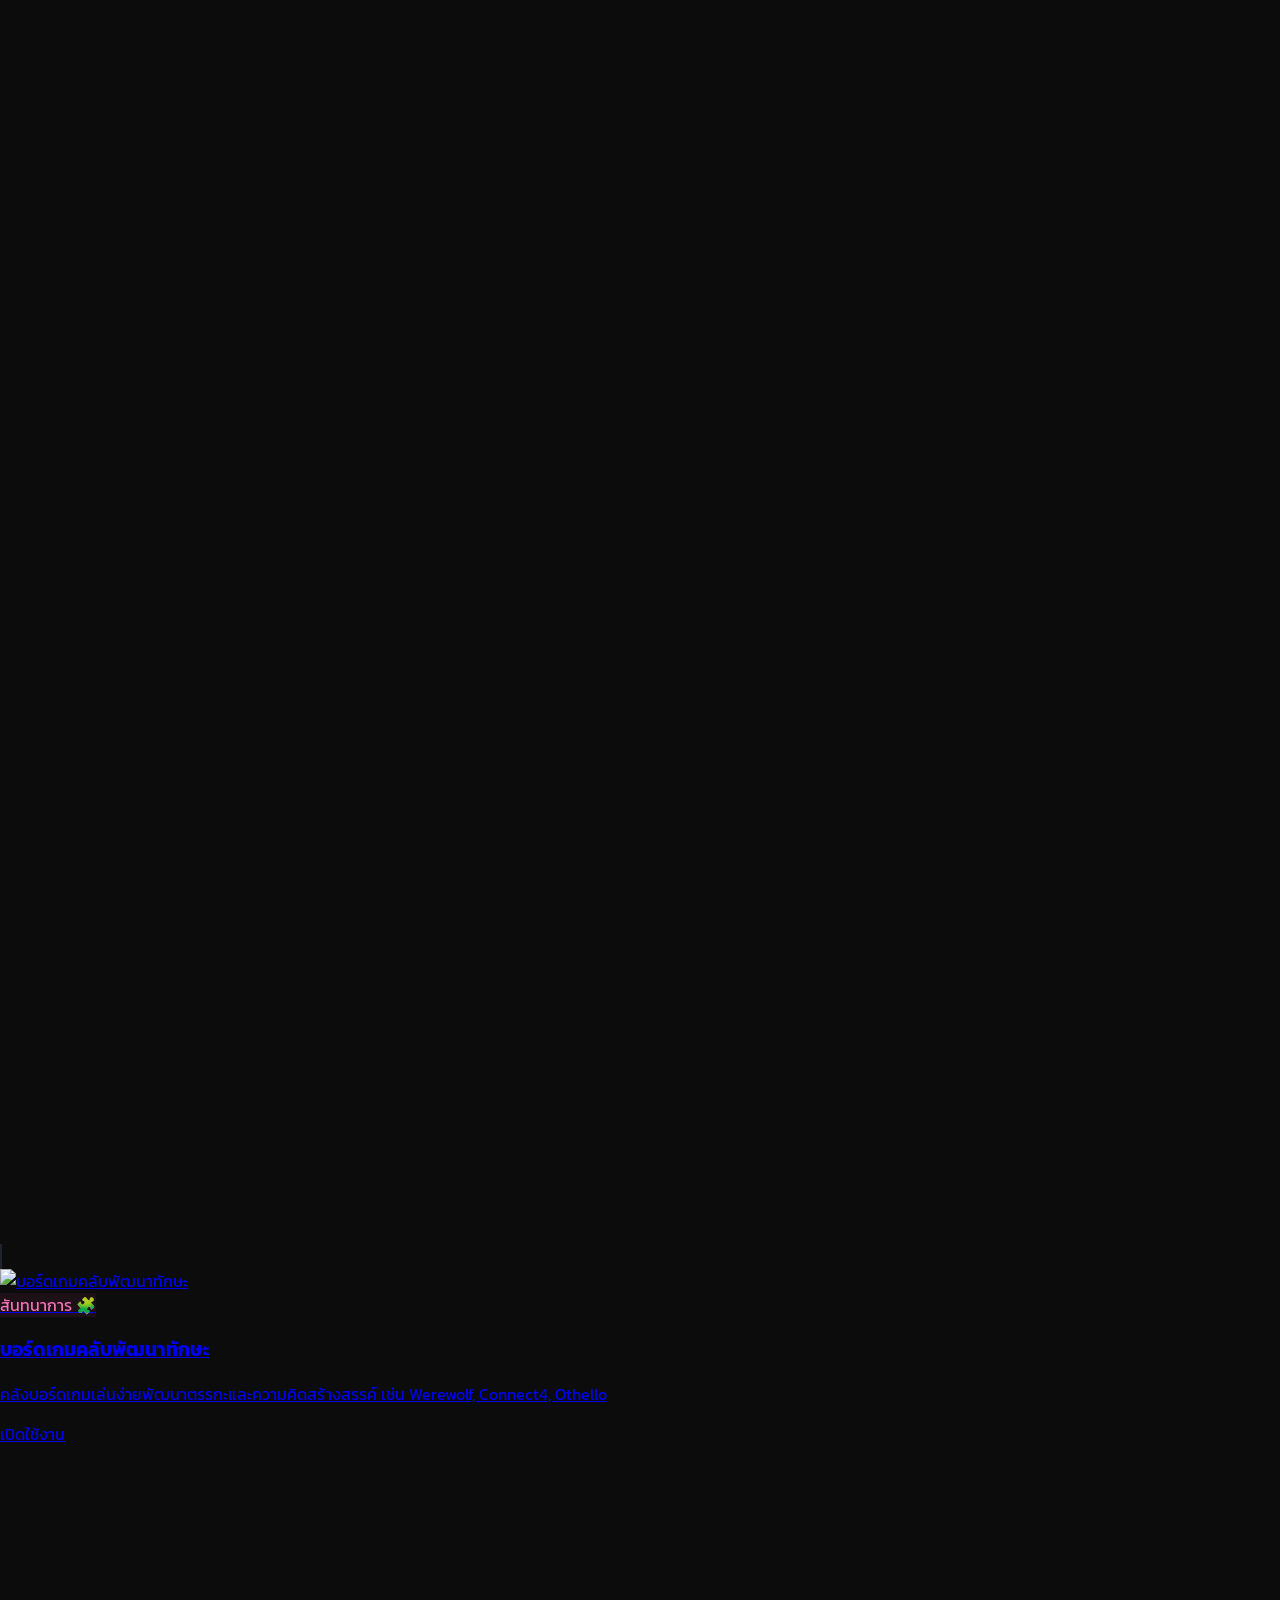
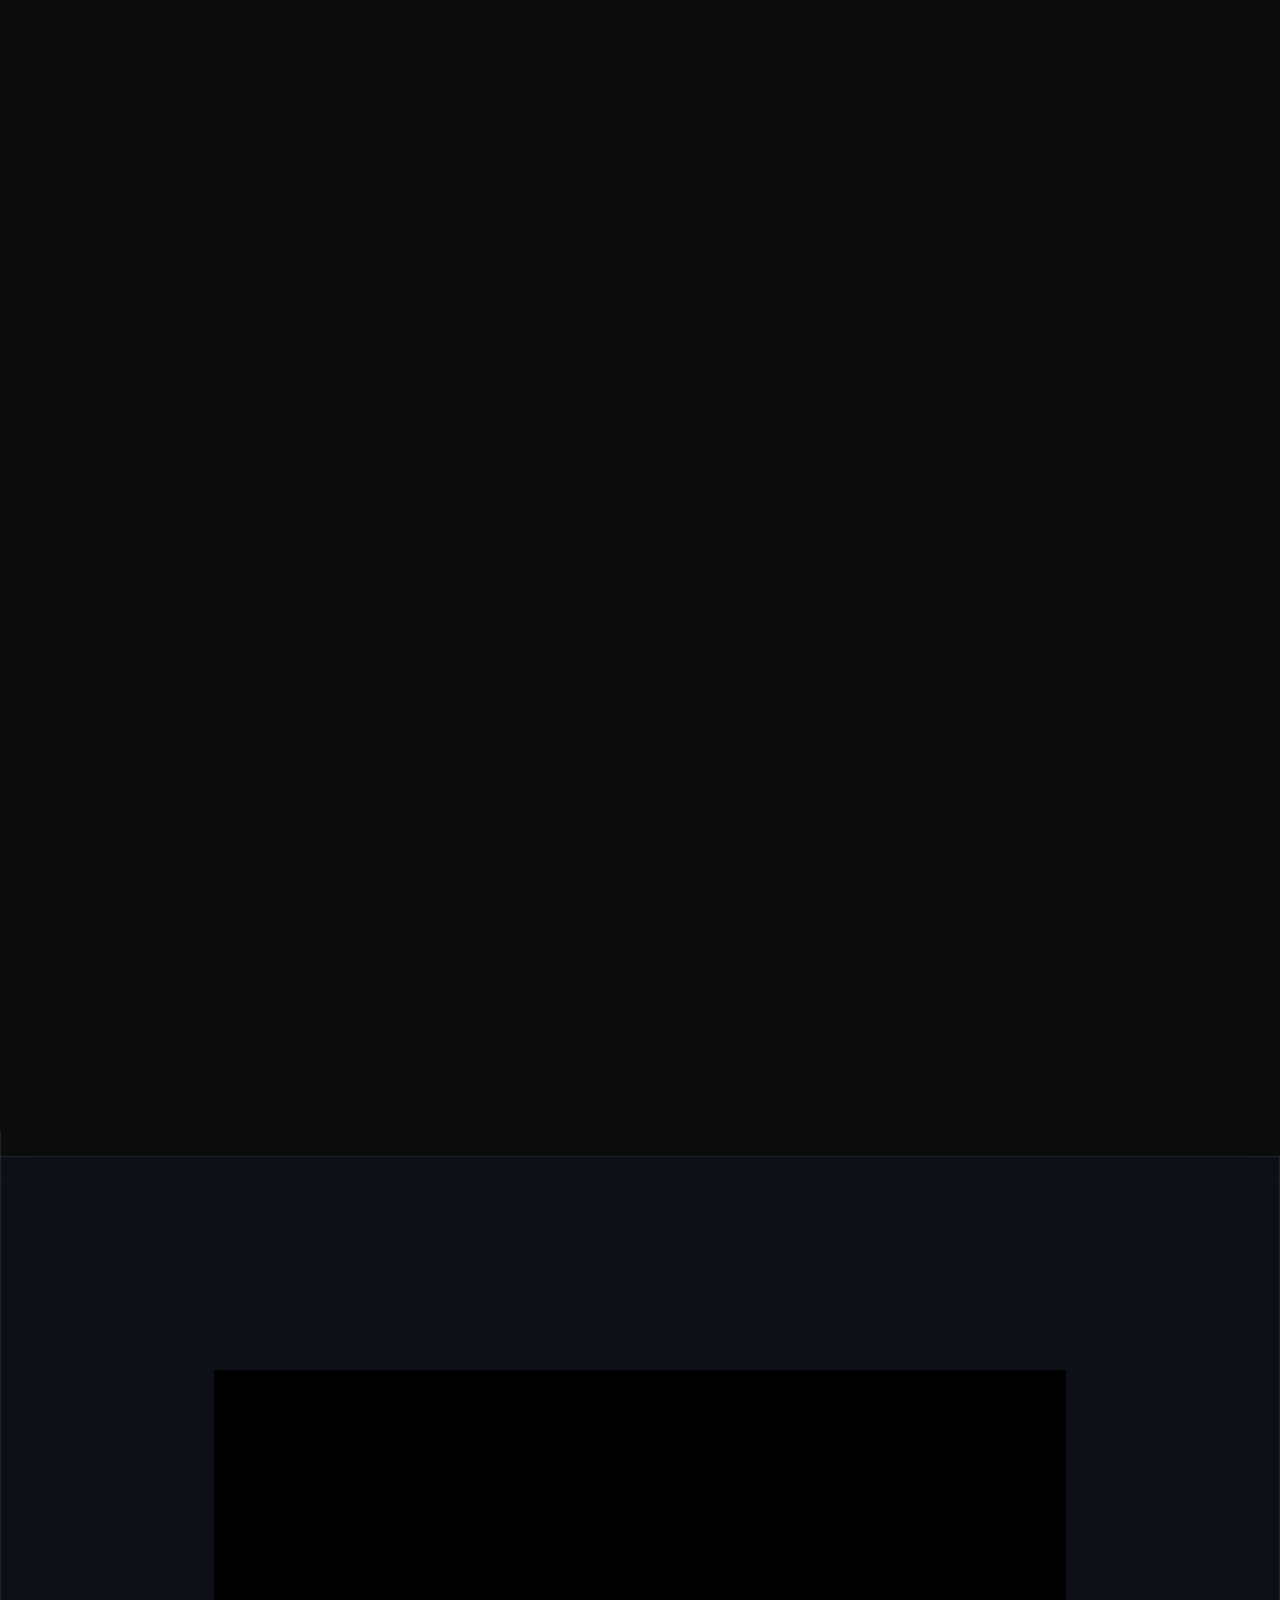
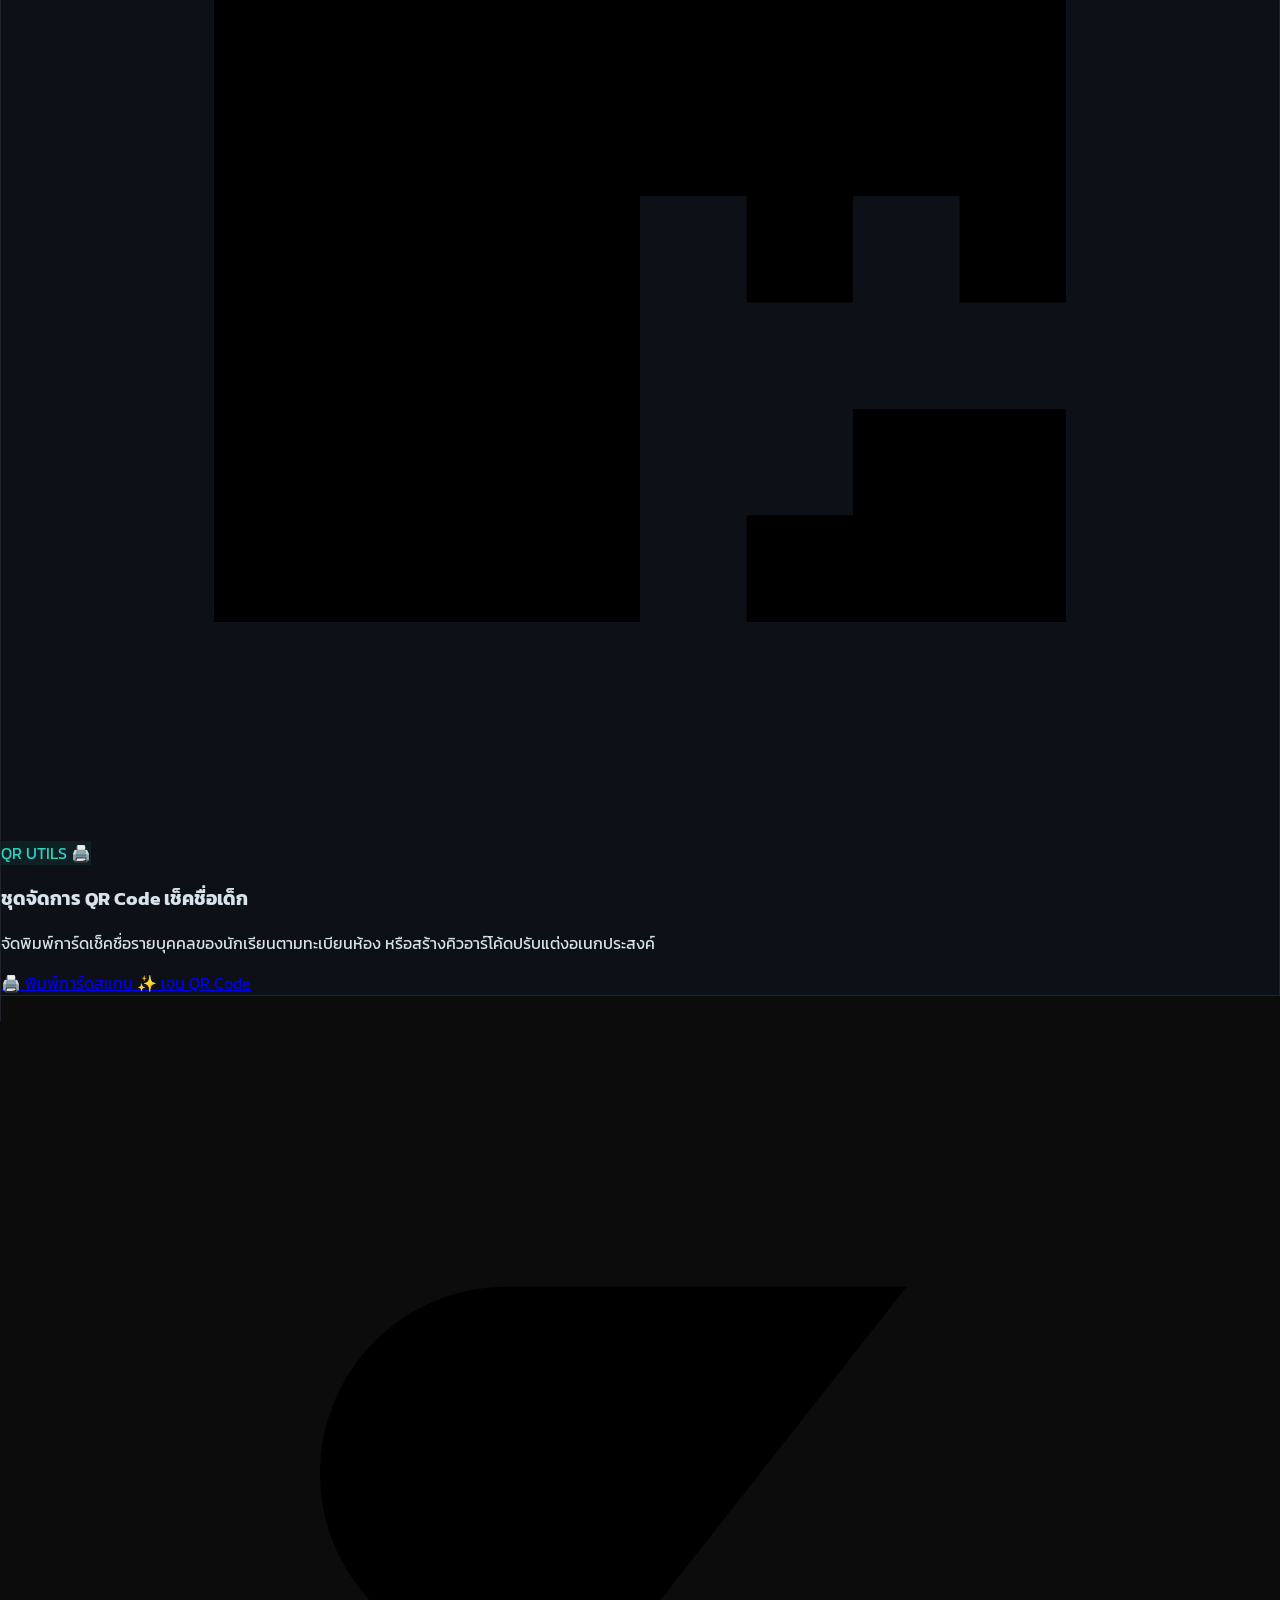
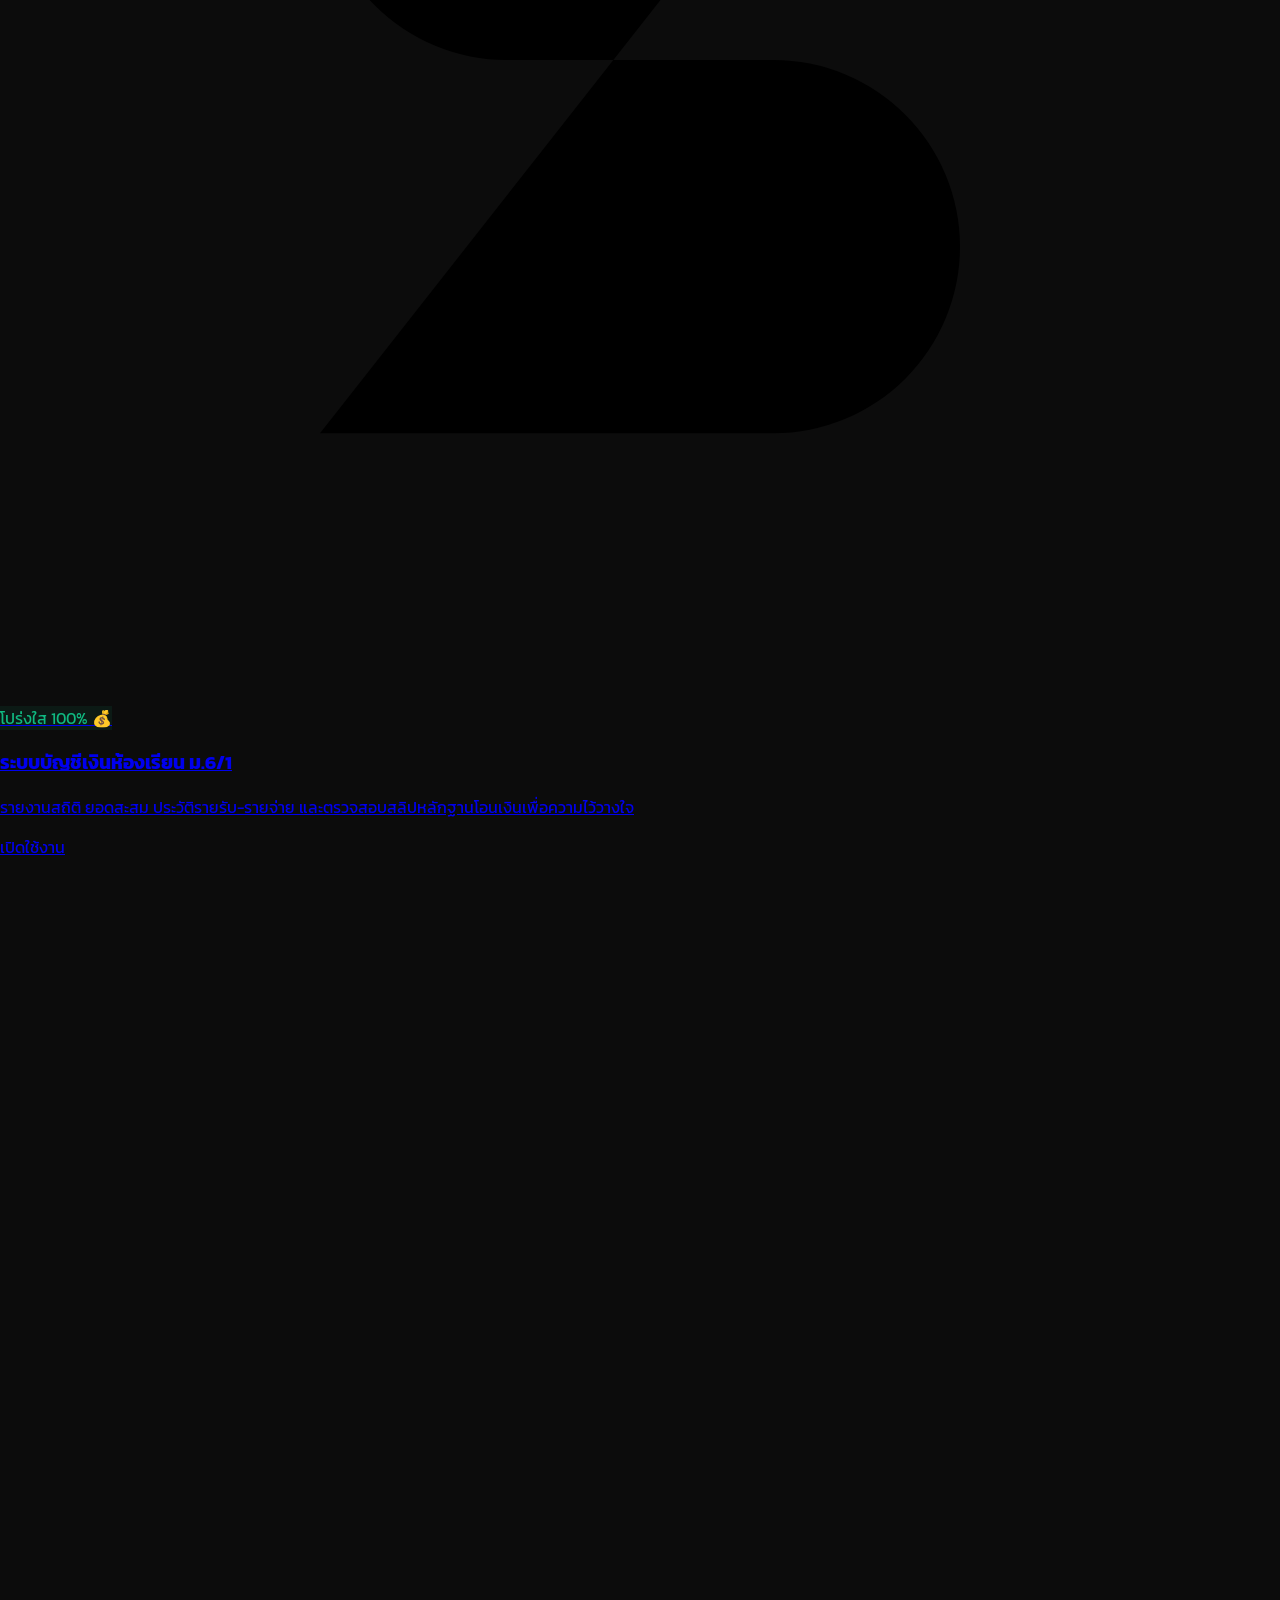
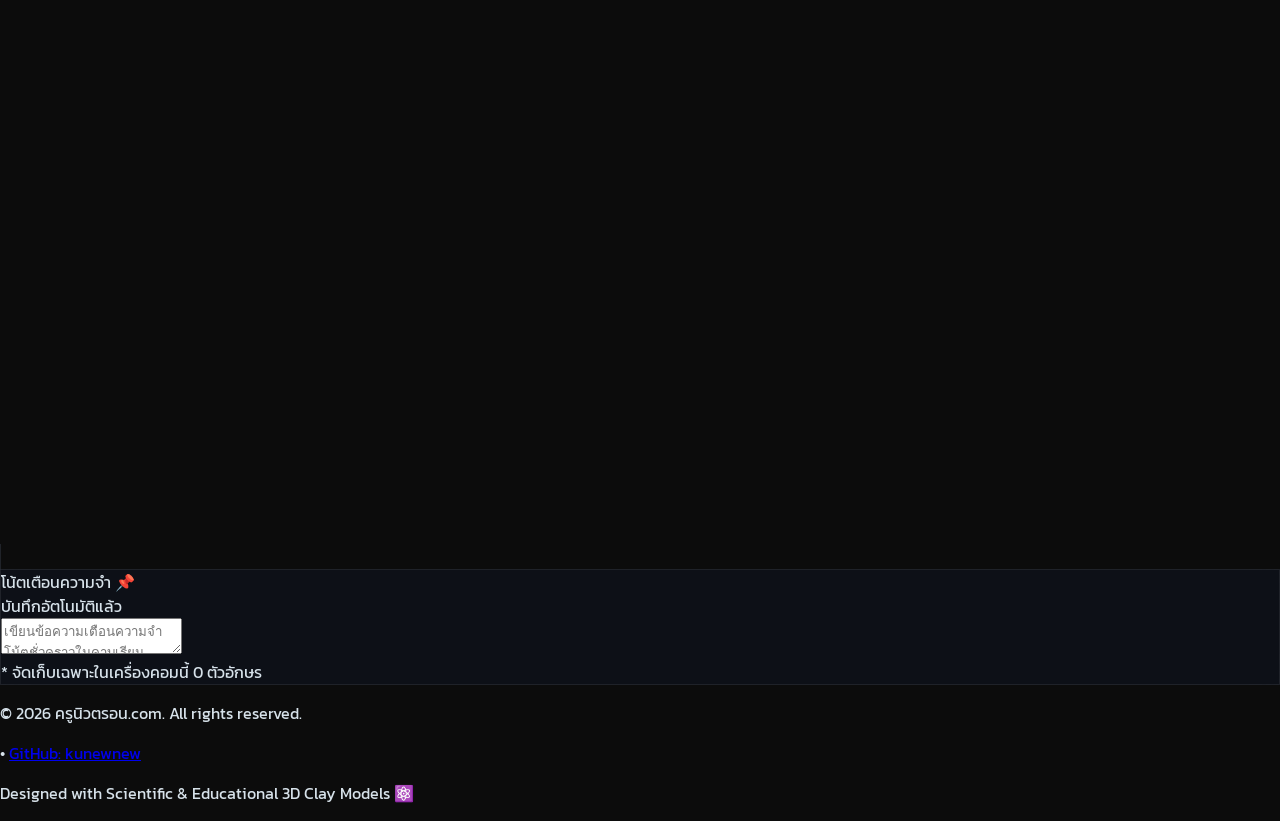
==== commit 27704c63: "Add ClassFund ม.6/1 with batch cash recording and date picker filter" ====
--- a/index.html
+++ b/index.html
@@ -4,11 +4,12 @@
   <meta charset="UTF-8">
   <meta name="viewport" content="width=device-width, initial-scale=1.0">
   <title>🏠 ครูนิวตรอน.com - ศูนย์รวมระบบจัดการเรียนการสอน</title>
+  <meta name="description" content="พอร์ตทัลรวมเครื่องมือช่วยสอน ระบบเช็คชื่อ เช็คภาระงาน บันทึกคะแนน และกิจกรรมสันทนาการบอร์ดเกมพรีเมียม">
   
-  <!-- Google Fonts: Kanit (สำหรับภาษาไทยที่อ่านง่าย) และ Outfit (สำหรับตัวเลขและอังกฤษดีไซน์หรู) -->
+  <!-- Google Fonts - Kanit, Outfit & Inter -->
   <link rel="preconnect" href="https://fonts.googleapis.com">
   <link rel="preconnect" href="https://fonts.gstatic.com" crossorigin>
-  <link href="https://fonts.googleapis.com/css2?family=Kanit:wght@300;400;500;600;700;800;900&family=Outfit:wght@400;500;600;700;800&display=swap" rel="stylesheet">
+  <link href="https://fonts.googleapis.com/css2?family=Kanit:ital,wght@0,300;0,400;0,500;0,600;0,700;0,800;0,900;1,300;1,400;1,500;1,600;1,700;1,800;1,900&family=Outfit:wght@400;600;700;800&family=Inter:wght@300;400;500;600;700&display=swap" rel="stylesheet">
   
   <!-- Tailwind CSS CDN -->
   <script src="https://cdn.tailwindcss.com"></script>
@@ -19,359 +20,177 @@
           fontFamily: {
             kanit: ['Kanit', 'sans-serif'],
             outfit: ['Outfit', 'sans-serif'],
-            mono: ['ui-monospace', 'SFMono-Regular', 'Menlo', 'Monaco', 'Consolas', 'monospace'],
+            inter: ['Inter', 'sans-serif'],
           },
           colors: {
-            spacebg: '#01061E', // สีกรมท่าอวกาศเข้มเกือบดำ
-            cream: '#EFF4FF',   // สีขาวสว่างนวลตา
-            neon: '#6FFF00',    // สีเขียวนีออนสะท้อนแสงเน้นดีไซน์
+            darkbg: '#0C0C0C',
+            textlight: '#D7E2EA',
+            accentpurple: '#8b5cf6',
+            accentblue: '#3b82f6',
+            accentpink: '#ec4899',
+            accentemerald: '#10b981',
+            accentamber: '#f59e0b',
+            accentred: '#f43f5e',
+            accentteal: '#2dd4bf',
           }
         }
       }
     }
   </script>
-
+  
+  <!-- Custom CSS for specialized styling -->
   <style>
-    /* Global Base Styles */
+    /* Global Resets and Base Styles */
     html, body {
-      background-color: #01061E;
-      color: #EFF4FF;
+      background-color: #0C0C0C;
+      color: #D7E2EA;
       font-family: 'Kanit', sans-serif;
       margin: 0;
       padding: 0;
+      box-sizing: border-box;
       min-height: 100vh;
       overflow-x: hidden;
+    }
+    
+    * {
       box-sizing: border-box;
     }
 
-    /* Custom scrollbar */
+    /* Hide scrollbars but keep functionality */
     ::-webkit-scrollbar {
       width: 6px;
     }
     ::-webkit-scrollbar-track {
-      background: #01061E;
+      background: #0C0C0C;
     }
     ::-webkit-scrollbar-thumb {
-      background: rgba(255, 255, 255, 0.08);
+      background: #2A2A2A;
       border-radius: 99px;
     }
-    ::-webkit-scrollbar-thumb:hover {
-      background: rgba(255, 255, 255, 0.15);
-    }
-
-    /* PREMIUM LIQUID GLASS EFFECT WITH NEON GLOW */
-    .liquid-glass {
-      background: linear-gradient(135deg, rgba(255, 255, 255, 0.03) 0%, rgba(255, 255, 255, 0.01) 100%);
-      backdrop-filter: blur(20px);
-      -webkit-backdrop-filter: blur(20px);
+
+    /* Hero Heading Gradient Text Class */
+    .hero-heading {
+      background: linear-gradient(180deg, #646973 0%, #BBCCD7 100%);
+      -webkit-background-clip: text;
+      -webkit-text-fill-color: transparent;
+    }
+
+    /* Prevent text selection on decorations */
+    .no-select {
+      user-select: none;
+    }
+
+    /* Glassmorphism style cards (Optimized: backdrop-filter on desktop only, higher opacity on mobile for fast GPU drawing) */
+    .glass-card {
+      background: rgba(17, 24, 39, 0.85);
       border: 1px solid rgba(255, 255, 255, 0.08);
-      box-shadow: 
-        inset 0 1px 1px rgba(255, 255, 255, 0.15), 
-        0 15px 35px rgba(0, 0, 0, 0.4);
-      position: relative;
-      overflow: hidden;
-      transition: all 0.4s cubic-bezier(0.25, 0.8, 0.25, 1);
-    }
-    .liquid-glass::before {
-      content: '';
-      position: absolute;
-      inset: 0;
-      border-radius: inherit;
-      padding: 1.2px;
-      background: linear-gradient(180deg,
-        rgba(255,255,255,0.25) 0%, rgba(255,255,255,0.05) 30%,
-        rgba(255,255,255,0) 50%, rgba(255,255,255,0) 70%,
-        rgba(255,255,255,0.05) 80%, rgba(255,255,255,0.25) 100%);
-      -webkit-mask: linear-gradient(#fff 0 0) content-box, linear-gradient(#fff 0 0);
-      -webkit-mask-composite: xor;
-      mask-composite: exclude;
-      pointer-events: none;
-    }
-
-    /* Mesh Gradients animation */
-    @keyframes float-glow-1 {
-      0%, 100% { transform: translate(0px, 0px) scale(1); }
-      50% { transform: translate(40px, -60px) scale(1.1); }
-    }
-    @keyframes float-glow-2 {
-      0%, 100% { transform: translate(0px, 0px) scale(1); }
-      50% { transform: translate(-50px, 40px) scale(1.15); }
-    }
-    .animate-glow-1 {
-      animation: float-glow-1 15s ease-in-out infinite;
-    }
-    .animate-glow-2 {
-      animation: float-glow-2 18s ease-in-out infinite;
-    }
-
-    /* Mascot floating animation */
+      transition: all 0.3s cubic-bezier(0.4, 0, 0.2, 1);
+    }
+    @media (min-width: 1024px) {
+      .glass-card {
+        background: rgba(17, 24, 39, 0.45);
+        backdrop-filter: blur(16px);
+        -webkit-backdrop-filter: blur(16px);
+      }
+    }
+
+    /* Mascot breathing/floating float keyframes */
     @keyframes float-breath {
       0%, 100% {
         transform: translateY(0) scale(1) rotate(0deg);
       }
       50% {
-        transform: translateY(-10px) scale(1.02) rotate(0.6deg);
+        transform: translateY(-8px) scale(1.02) rotate(0.8deg);
       }
     }
     .animate-float-breath {
       animation: float-breath 6s ease-in-out infinite;
     }
-
-    /* Cosmic Logo Pulse & Color Glow Animation (No border, glow pulses between cyan and purple) */
-    @keyframes logo-pulse-glow {
-      0%, 100% {
-        transform: translateY(0) scale(1);
-        filter: drop-shadow(0 0 12px rgba(0, 229, 255, 0.45));
-      }
-      50% {
-        transform: translateY(-8px) scale(1.03);
-        filter: drop-shadow(0 0 24px rgba(168, 85, 247, 0.7));
-      }
-    }
-    .animate-logo-pulse {
-      animation: logo-pulse-glow 6s ease-in-out infinite;
-    }
-
-    /* Status dot pulse animation */
-    @keyframes status-pulse {
-      0%, 100% { opacity: 0.4; }
-      50% { opacity: 1; transform: scale(1.1); }
-    }
-    .animate-pulse-dot {
-      animation: status-pulse 2s infinite ease-in-out;
-    }
-
-    /* Shiny Text Effect (Cosmic Gradient) */
-    .shiny-text {
-      background: linear-gradient(135deg, #EFF4FF 20%, #a5b4fc 55%, #00E5FF 100%);
-      -webkit-background-clip: text;
-      -webkit-text-fill-color: transparent;
-    }
   </style>
 </head>
-<body class="select-none font-kanit">
-
-  <!-- ปุ่มเมนูสามขีด (Floating Hamburger Menu Button) -->
-  <button id="menu-toggle-btn" class="fixed top-6 left-6 z-40 w-12 h-12 rounded-full backdrop-blur-md bg-white/5 border border-white/10 flex items-center justify-center text-white hover:text-neon hover:border-blue-500/40 hover:shadow-[0_0_20px_rgba(0,229,255,0.4)] transition-all duration-300 active:scale-95" aria-label="เปิดเมนูทางลัด">
-    <svg class="w-5 h-5 stroke-current stroke-[2.5]" viewBox="0 0 24 24" fill="none">
-      <path d="M4 6h16M4 12h16M4 18h16" stroke-linecap="round" stroke-linejoin="round"/>
-    </svg>
-  </button>
-
-  <!-- แถบเมนูด้านซ้ายแบบสไลด์ (Slide-out Sidebar Drawer) -->
-  <div id="sidebar-drawer" class="fixed inset-y-0 left-0 w-[320px] max-w-[85vw] bg-[#01061E]/95 backdrop-blur-2xl border-r border-white/10 z-50 transform -translate-x-full transition-transform duration-500 ease-in-out flex flex-col shadow-[15px_0_40px_rgba(0,0,0,0.7)]">
-    <!-- Header -->
-    <div class="p-5 border-b border-white/10 flex justify-between items-center bg-black/20">
+<body class="bg-darkbg text-textlight select-none">
+  
+  <div class="w-full min-h-screen bg-darkbg flex flex-col lg:flex-row relative">
+    
+    <!-- Animated Twinkling Starfield Background -->
+    <canvas id="starfield" class="fixed inset-0 w-full h-full pointer-events-none z-0"></canvas>
+
+    <!-- Ambient Background Glows (Optimized: Desktop only to prevent expensive blur filters on mobile GPU) -->
+    <div class="hidden lg:block absolute top-[20%] left-[5%] w-[30vw] h-[30vw] rounded-full bg-accentpurple/5 blur-[120px] pointer-events-none z-0"></div>
+    <div class="hidden lg:block absolute bottom-[20%] right-[5%] w-[25vw] h-[25vw] rounded-full bg-accentblue/5 blur-[120px] pointer-events-none z-0"></div>
+
+    <!-- ========================================================
+         LEFT COLUMN: BRANDING, CLOCK, MASCOT (Desktop Fixed)
+       ======================================================== -->
+    <div class="w-full lg:w-[35%] xl:w-[32%] lg:h-screen lg:sticky lg:top-0 p-8 sm:p-12 flex flex-col justify-between border-b lg:border-b-0 lg:border-r border-white/5 bg-black/25 z-10">
+      
+      <!-- Top Logo -->
       <div class="flex items-center gap-3">
-        <img src="images/logo.png" alt="โลโก้" class="w-10 h-10 object-contain">
-        <div class="flex flex-col text-left">
-          <span class="text-sm font-black shiny-text font-kanit leading-none">ครูนิวตรอน.com</span>
-          <span class="text-[9px] text-cream/55 font-light tracking-wide mt-0.5">เมนูระบบงานทั้งหมด</span>
+        <div class="w-9 h-9 rounded-xl bg-gradient-to-tr from-accentpurple to-accentblue flex items-center justify-center shadow-md shadow-accentpurple/15">
+          <svg viewBox="0 0 24 24" class="w-5.5 h-5.5 fill-none stroke-white stroke-[2.5]">
+            <path d="M12 2L1 7L12 12L23 7L12 2Z" />
+            <path d="M21 12.5V17.5L12 22L3 17.5V12.5" />
+            <path d="M12 12V22" />
+          </svg>
+        </div>
+        <div class="font-bold tracking-wider text-base sm:text-lg text-white font-kanit uppercase">
+          KRUNEWTRON<span class="text-accentpurple">.COM</span>
         </div>
       </div>
-      <button id="menu-close-btn" class="w-8 h-8 rounded-full border border-white/10 flex items-center justify-center text-cream/70 hover:text-white hover:bg-white/5 transition-all duration-200" aria-label="ปิดเมนู">
-        <svg class="w-4 h-4 stroke-current stroke-[2]" viewBox="0 0 24 24" fill="none">
-          <path d="M6 18L18 6M6 6l12 12" stroke-linecap="round" stroke-linejoin="round"/>
-        </svg>
-      </button>
-    </div>
-    
-    <!-- Body: รายการลิงก์ระบบทั้งหมด -->
-    <div class="flex-1 overflow-y-auto p-4 space-y-2.5 custom-scrollbar">
-      
-      <a href="เช็คชื่อรายวิชา/index.html" class="flex items-center gap-3 p-3 rounded-2xl border border-white/5 bg-white/[0.02] hover:bg-blue-500/10 hover:border-blue-500/30 text-cream/80 hover:text-white transition-all duration-300 group">
-        <div class="w-9 h-9 rounded-xl bg-white/[0.03] border border-white/10 flex items-center justify-center group-hover:bg-blue-500/20 group-hover:border-blue-500/40 transition-all duration-300">
-          <img src="images/grad-cap.png" class="w-5.5 h-5.5 object-contain" style="mix-blend-mode: screen;">
-        </div>
-        <div class="flex-1 min-w-0 text-left">
-          <div class="text-xs font-bold truncate group-hover:text-neon transition-colors duration-200">1. เช็คชื่อเข้าเรียนรายวิชา</div>
-          <div class="text-[9px] text-cream/40 font-light truncate mt-0.5">บันทึกเวลาเรียนรายคาบ/ห้องเรียน</div>
-        </div>
-      </a>
-
-      <a href="เช็คชื่อ-เตรียมวิศวะ.html" class="flex items-center gap-3 p-3 rounded-2xl border border-white/5 bg-white/[0.02] hover:bg-emerald-500/10 hover:border-emerald-500/30 text-cream/80 hover:text-white transition-all duration-300 group">
-        <div class="w-9 h-9 rounded-xl bg-white/[0.03] border border-white/10 flex items-center justify-center group-hover:bg-emerald-500/20 group-hover:border-emerald-500/40 transition-all duration-300">
-          <img src="images/gear.png" class="w-5.5 h-5.5 object-contain" style="mix-blend-mode: screen;">
-        </div>
-        <div class="flex-1 min-w-0 text-left">
-          <div class="text-xs font-bold truncate group-hover:text-neon transition-colors duration-200">2. เช็คชื่อ ม.4-ม.6 เตรียมวิศวะ</div>
-          <div class="text-[9px] text-cream/40 font-light truncate mt-0.5">ระบบเช็คห้องเรียนพิเศษ 3 ห้องเรียน</div>
-        </div>
-      </a>
-
-      <a href="ส่งงาน/index-ส่งงาน.html" class="flex items-center gap-3 p-3 rounded-2xl border border-white/5 bg-white/[0.02] hover:bg-purple-500/10 hover:border-purple-500/30 text-cream/80 hover:text-white transition-all duration-300 group">
-        <div class="w-9 h-9 rounded-xl bg-white/[0.03] border border-white/10 flex items-center justify-center group-hover:bg-purple-500/20 group-hover:border-purple-500/40 transition-all duration-300">
-          <img src="images/beaker.png" class="w-5.5 h-5.5 object-contain" style="mix-blend-mode: screen;">
-        </div>
-        <div class="flex-1 min-w-0 text-left">
-          <div class="text-xs font-bold truncate group-hover:text-neon transition-colors duration-200">3. ระบบติดตามส่งงาน/ข้อสอบ</div>
-          <div class="text-[9px] text-cream/40 font-light truncate mt-0.5">ติดตามการบ้าน/คะแนนเก็บของเด็ก</div>
-        </div>
-      </a>
-
-      <a href="สุ่มเลขที่/index.html" class="flex items-center gap-3 p-3 rounded-2xl border border-white/5 bg-white/[0.02] hover:bg-yellow-500/10 hover:border-yellow-500/30 text-cream/80 hover:text-white transition-all duration-300 group">
-        <div class="w-9 h-9 rounded-xl bg-white/[0.03] border border-white/10 flex items-center justify-center group-hover:bg-yellow-500/20 group-hover:border-yellow-500/40 transition-all duration-300">
-          <img src="images/dice.png" class="w-5.5 h-5.5 object-contain" style="mix-blend-mode: screen;">
-        </div>
-        <div class="flex-1 min-w-0 text-left">
-          <div class="text-xs font-bold truncate group-hover:text-neon transition-colors duration-200">4. สุ่มเลขที่เป็ดแข่งวิ่ง 3D</div>
-          <div class="text-[9px] text-cream/40 font-light truncate mt-0.5">กิจกรรมสุ่มเลขที่ผ่านเกมวิ่งแข่งสุดสนุก</div>
-        </div>
-      </a>
-
-      <a href="boardgame/index.html" class="flex items-center gap-3 p-3 rounded-2xl border border-white/5 bg-white/[0.02] hover:bg-pink-500/10 hover:border-pink-500/30 text-cream/80 hover:text-white transition-all duration-300 group">
-        <div class="w-9 h-9 rounded-xl bg-white/[0.03] border border-white/10 flex items-center justify-center group-hover:bg-pink-500/20 group-hover:border-pink-500/40 transition-all duration-300">
-          <img src="images/dice.png" class="w-5.5 h-5.5 object-contain" style="mix-blend-mode: screen;">
-        </div>
-        <div class="flex-1 min-w-0 text-left">
-          <div class="text-xs font-bold truncate group-hover:text-neon transition-colors duration-200">5. บอร์ดเกมคลับพัฒนาทักษะ</div>
-          <div class="text-[9px] text-cream/40 font-light truncate mt-0.5">คลังบอร์ดเกมเล่นง่ายพัฒนาทักษะตรรกะ</div>
-        </div>
-      </a>
-
-      <a href="learning/index.html" class="flex items-center gap-3 p-3 rounded-2xl border border-white/5 bg-white/[0.02] hover:bg-indigo-500/10 hover:border-indigo-500/30 text-cream/80 hover:text-white transition-all duration-300 group">
-        <div class="w-9 h-9 rounded-xl bg-white/[0.03] border border-white/10 flex items-center justify-center group-hover:bg-indigo-500/20 group-hover:border-indigo-500/40 transition-all duration-300">
-          <img src="images/atom.png" class="w-5.5 h-5.5 object-contain" style="mix-blend-mode: screen;">
-        </div>
-        <div class="flex-1 min-w-0 text-left">
-          <div class="text-xs font-bold truncate group-hover:text-neon transition-colors duration-200">6. คลังคณิตศาสตร์เพิ่มเติม ม.4</div>
-          <div class="text-[9px] text-cream/40 font-light truncate mt-0.5">ศูนย์รวมบทเรียนและทำโจทย์ออนไลน์</div>
-        </div>
-      </a>
-
-      <a href="exam/index.html" class="flex items-center gap-3 p-3 rounded-2xl border border-white/5 bg-white/[0.02] hover:bg-red-500/10 hover:border-red-500/30 text-cream/80 hover:text-white transition-all duration-300 group">
-        <div class="w-9 h-9 rounded-xl bg-white/[0.03] border border-white/10 flex items-center justify-center group-hover:bg-red-500/20 group-hover:border-red-500/40 transition-all duration-300">
-          <svg viewBox="0 0 24 24" class="w-5.5 h-5.5 stroke-red-400 stroke-[2] fill-none">
-            <path d="M12 22C17.5228 22 22 17.5228 22 12C22 6.47715 17.5228 2 12 2C6.47715 2 2 6.47715 2 12C2 17.5228 6.47715 22 12 22Z"/>
-            <path d="M9 12L11 14L15 10" stroke-linecap="round" stroke-linejoin="round"/>
-          </svg>
-        </div>
-        <div class="flex-1 min-w-0 text-left">
-          <div class="text-xs font-bold truncate group-hover:text-neon transition-colors duration-200">7. ระบบสอบเก็บคะแนนท้ายบท</div>
-          <div class="text-[9px] text-cream/40 font-light truncate mt-0.5">สุ่มสลับข้อสอบ / ตรวจประเมินอัตโนมัติ</div>
-        </div>
-      </a>
-
-      <a href="ประกาศผลสอบ/index.html" class="flex items-center gap-3 p-3 rounded-2xl border border-white/5 bg-white/[0.02] hover:bg-neon/10 hover:border-neon/30 text-cream/80 hover:text-white transition-all duration-300 group">
-        <div class="w-9 h-9 rounded-xl bg-white/[0.03] border border-white/10 flex items-center justify-center group-hover:bg-neon/20 group-hover:border-neon/40 transition-all duration-300">
-          <svg viewBox="0 0 24 24" class="w-5.5 h-5.5 stroke-neon stroke-[2] fill-none">
-            <path d="M9 17h6M9 13h6M9 9h6M5 3h14a2 2 0 012 2v14a2 2 0 01-2 2H5a2 2 0 01-2-2V5a2 2 0 012-2z" stroke="currentColor" stroke-linecap="round"/>
-          </svg>
-        </div>
-        <div class="flex-1 min-w-0 text-left">
-          <div class="text-xs font-bold truncate group-hover:text-neon transition-colors duration-200">8. ประกาศผลสอบ & ติดตามเกรด 0</div>
-          <div class="text-[9px] text-cream/40 font-light truncate mt-0.5">ประกาศคะแนน / แก้เกรดไม่สมบูรณ์ค้างส่ง</div>
-        </div>
-      </a>
-
-      <!-- แบ่งประเภทส่วน QR Code -->
-      <div class="pt-4 pb-1.5 px-1 text-left">
-        <span class="text-[9px] font-extrabold tracking-widest text-teal-400 uppercase">ชุดจัดการ QR Code / การ์ด</span>
-      </div>
-
-      <a href="ส่งงาน/qr-card.html" class="flex items-center gap-3 p-3 rounded-2xl border border-white/5 bg-white/[0.02] hover:bg-teal-500/10 hover:border-teal-500/30 text-cream/80 hover:text-white transition-all duration-300 group">
-        <div class="w-9 h-9 rounded-xl bg-white/[0.03] border border-white/10 flex items-center justify-center group-hover:bg-teal-500/20 group-hover:border-teal-500/40 transition-all duration-300">
-          <span class="text-sm group-hover:scale-110 transition-transform duration-200">🖨️</span>
-        </div>
-        <div class="flex-1 min-w-0 text-left">
-          <div class="text-xs font-bold truncate group-hover:text-neon transition-colors duration-200">พิมพ์การ์ดสแกนเช็คชื่อ</div>
-          <div class="text-[9px] text-cream/40 font-light truncate mt-0.5">จัดพิมพ์การ์ดเช็คชื่อนักเรียนรายบุคคล</div>
-        </div>
-      </a>
-
-      <a href="ส่งงาน/qr-generator.html" class="flex items-center gap-3 p-3 rounded-2xl border border-white/5 bg-white/[0.02] hover:bg-teal-500/10 hover:border-teal-500/30 text-cream/80 hover:text-white transition-all duration-300 group">
-        <div class="w-9 h-9 rounded-xl bg-white/[0.03] border border-white/10 flex items-center justify-center group-hover:bg-teal-500/20 group-hover:border-teal-500/40 transition-all duration-300">
-          <span class="text-sm group-hover:scale-110 transition-transform duration-200">✨</span>
-        </div>
-        <div class="flex-1 min-w-0 text-left">
-          <div class="text-xs font-bold truncate group-hover:text-neon transition-colors duration-200">สร้าง QR Code อิสระ</div>
-          <div class="text-[9px] text-cream/40 font-light truncate mt-0.5">เจนคิวอาร์โค้ดปรับแต่งอเนกประสงค์</div>
-        </div>
-      </a>
-
-    </div>
-    
-    <!-- Footer -->
-    <div class="p-4 border-t border-white/10 bg-black/20 text-center">
-      <span class="text-[9px] text-cream/35">ครูนิวตรอน.com &copy; 2026 - Space Portal</span>
-    </div>
-  </div>
-
-  <!-- Backdrop Overlayสำหรับคลิกปิด -->
-  <div id="drawer-backdrop" class="fixed inset-0 bg-black/60 backdrop-blur-sm z-40 hidden opacity-0 transition-opacity duration-300"></div>
-
-  <!-- TEXTURE OVERLAY (ฟิลเตอร์ภาพฟิล์มสไตล์โรงภาพยนตร์) -->
-  <div class="fixed inset-0 z-50 pointer-events-none opacity-[0.06] mix-blend-lighten" style="background-image: url(&quot;data:image/svg+xml,%3Csvg viewBox='0 0 200 200' xmlns='http://www.w3.org/2000/svg'%3E%3Cfilter id='noiseFilter'%3E%3CfeTurbulence type='fractalNoise' baseFrequency='0.65' numOctaves='3' stitchTiles='stitch'/%3E%3C/filter%3E%3Crect width='100%25' height='100%25' filter='url(%23noiseFilter)'/%3E%3C/svg%3E&quot;); background-size: cover;"></div>
-
-  <!-- MAIN CONTAINER LAYOUT -->
-  <div class="w-full min-h-screen bg-spacebg flex flex-col lg:flex-row relative overflow-hidden">
-    
-    <!-- Background Looping Space Video (ดาวอวกาศลึกเคลื่อนไหวเบาๆ ด้านหลัง) -->
-    <video autoplay loop muted playsinline class="fixed inset-0 w-full h-full object-cover z-0 opacity-[0.38] pointer-events-none">
-      <source src="https://d8j0ntlcm91z4.cloudfront.net/user_38xzZboKViGWJOttwIXH07lWA1P/hf_20260331_151551_992053d1-3d3e-4b8c-abac-45f22158f411.mp4" type="video/mp4">
-    </video>
-
-    <!-- Starfield Interactive Canvas -->
-    <canvas id="starfield" class="fixed inset-0 w-full h-full pointer-events-none z-0"></canvas>
-    
-    <!-- Ambient Moving Mesh Glows -->
-    <div class="absolute top-[10%] left-[5%] w-[45vw] h-[45vw] rounded-full bg-blue-500/10 blur-[130px] pointer-events-none z-0 animate-glow-1"></div>
-    <div class="absolute bottom-[10%] right-[5%] w-[40vw] h-[40vw] rounded-full bg-emerald-500/8 blur-[130px] pointer-events-none z-0 animate-glow-2"></div>
-
-    <!-- ========================================================
-         ฝั่งซ้าย: โลโก้, มาสคอตแมว 3D หรูหรา, และการ์ดนาฬิกาเรืองแสง
-         ======================================================== -->
-    <div class="w-full lg:w-[35%] xl:w-[32%] lg:h-screen lg:sticky lg:top-0 p-8 sm:p-12 flex flex-col justify-center items-center border-b lg:border-b-0 lg:border-r border-white/10 bg-black/5 backdrop-blur-sm z-10">
-      
-      <!-- ส่วนแบรนดิ้งแบบไม่มีขอบและกระพริบเรืองแสงสีฟ้านีออน -->
-      <div class="flex flex-col items-center text-center gap-1 relative z-10 w-full">
-        <div class="relative cursor-pointer">
-          <!-- โลโก้ขนาดใหญ่เรืองแสงกะพริบเป็นสีน้ำเงิน/ม่วงอวกาศ (ไม่มีขอบและพื้นหลังดำ) -->
-          <img src="images/logo.png" alt="ครูนิวตรอน.com โลโก้" class="w-44 h-44 sm:w-52 sm:h-52 object-contain animate-logo-pulse pointer-events-none">
-        </div>
-        
-        <div class="space-y-2 -mt-6">
-          <h1 class="shiny-text font-black text-4xl sm:text-[2.6rem] lg:text-[2.8rem] xl:text-[3.2rem] tracking-tight leading-none font-kanit drop-shadow-[0_4px_12px_rgba(0,0,0,0.85)]">
+
+      <!-- Middle: Title & 3D Cat Mascot -->
+      <div class="my-8 sm:my-10 lg:my-0 flex flex-col items-center lg:items-start text-center lg:text-left gap-6">
+        
+        <!-- 3D Magnet Mascot (Cat Teacher) with breathing floating animation -->
+        <div class="w-[170px] sm:w-[200px] md:w-[220px] lg:w-[230px] xl:w-[245px]">
+          <div id="mascot-wrapper" class="cursor-pointer" style="will-change: transform; transition: transform 0.6s ease-in-out;">
+            <img 
+              src="images/mascot_animated.webp" 
+              alt="Kru Neutron Mascot" 
+              class="w-full h-auto object-contain pointer-events-none drop-shadow-[0_15px_40px_rgba(251,146,60,0.22)] animate-float-breath"
+            />
+          </div>
+        </div>
+
+        <div>
+          <h1 class="hero-heading font-black tracking-tight leading-none text-4xl sm:text-5xl lg:text-[2.85rem] xl:text-[3.25rem] whitespace-nowrap uppercase select-none no-select mb-2">
             ครูนิวตรอน.com
           </h1>
-          <p class="text-cream/85 font-light text-xs sm:text-sm max-w-[320px] sm:max-w-[380px] leading-relaxed drop-shadow-[0_2px_8px_rgba(0,0,0,0.8)]">
-            พอร์ตทัลอัจฉริยะรวบรวมระบบจัดการชั้นเรียน เช็คชื่อรายวิชา<br>ส่งการบ้าน วัดประเมินเกรด และกิจกรรมบอร์ดเกม
+          <p class="text-textlight/70 font-light text-xs sm:text-sm max-w-[320px] leading-relaxed">
+            พอร์ตทัลอัจฉริยะรวบรวมระบบจัดการชั้นเรียน เช็คชื่อรายวิชา ส่งการบ้าน วัดประเมินเกรด และกิจกรรมสันทนาการบอร์ดเกม
           </p>
         </div>
+
       </div>
 
+      <!-- Bottom: Thai Clock Widget -->
+      <div class="glass-card rounded-2xl px-5 py-3.5 border border-white/5 flex flex-col items-center lg:items-start justify-center shadow-lg shadow-black/30">
+        <div id="clock-greeting" class="text-[10px] sm:text-xs font-semibold text-accentpurple tracking-widest uppercase mb-0.5">สวัสดีครับคุณครู 🧑‍🏫</div>
+        <div id="clock-time" class="font-outfit text-xl sm:text-2xl font-bold tracking-widest text-accentemerald drop-shadow-[0_0_10px_rgba(16,185,129,0.18)]">
+          00:00:00
+        </div>
+        <div id="clock-date" class="text-[9px] sm:text-[10px] text-textlight/50 font-light mt-0.5">
+          วันเสาร์ที่ 13 มิถุนายน 2569
+        </div>
+      </div>
+
     </div>
 
     <!-- ========================================================
-         ฝั่งขวา: เมนูหลัก 6 การ์ดเครื่องมือ (เล่นแอนิเมชันเมื่อเอาเมาส์ชี้เท่านั้น)
-         ======================================================== -->
+         RIGHT COLUMN: MAIN APP CARDS GRID & TEXTAREA NOTE PAD
+       ======================================================== -->
     <div class="w-full lg:w-[65%] xl:w-[68%] p-6 sm:p-10 lg:p-12 lg:overflow-y-auto lg:h-screen z-10 flex flex-col justify-between">
       
       <div>
-        <!-- หัวข้อฝั่งขวา -->
-        <div class="mb-8 flex justify-between items-end border-b border-white/5 pb-4">
-          <div class="flex flex-col">
-            <span class="text-[10px] tracking-widest text-neon uppercase font-extrabold">CLASSROOM PORTAL</span>
-            <h2 class="text-xl sm:text-2xl font-black text-white mt-1">คลังเครื่องมือจัดการชั้นเรียนและระบบช่วยสอน</h2>
-          </div>
-        </div>
-
-        <!-- การ์ดระบบงาน 6 ตัว (ดีไซน์นิ่งคลีนอ่านง่าย แต่ขยับลูปไฮเทคหลังการ์ดเมื่อโฮเวอร์) -->
-        <div class="grid grid-cols-1 md:grid-cols-2 gap-5">
-          
-          <!-- การ์ด 1: เช็คชื่อรายวิชา -->
-          <a href="เช็คชื่อรายวิชา/index.html" class="liquid-glass p-6 rounded-[28px] flex flex-col justify-between min-h-[170px] cursor-pointer group hover:-translate-y-1.5 hover:border-blue-500/40 hover:shadow-[0_15px_30px_rgba(59,130,246,0.15)] transition-all duration-300">
-            <!-- วิดีโอโฮโลแกรมอวกาศหลังการ์ด (แสดงเฉพาะตอนโฮเวอร์เพื่อความคลีนและปุ่มเด่นชัด) -->
-            <div class="absolute inset-0 z-0 opacity-0 group-hover:opacity-[0.22] transition-opacity duration-500 rounded-[28px] overflow-hidden">
-              <video autoplay loop muted playsinline class="w-full h-full object-cover">
-                <source src="https://d8j0ntlcm91z4.cloudfront.net/user_38xzZboKViGWJOttwIXH07lWA1P/hf_20260331_053923_22c0a6a5-313c-474c-85ff-3b50d25e944a.mp4" type="video/mp4">
-              </video>
-            </div>
-            <div class="absolute inset-0 bg-spacebg/40 z-0 opacity-0 group-hover:opacity-100 transition-opacity duration-500"></div>
-
-            <div class="relative z-10">
-              <div class="flex justify-between items-start mb-4">
-                <div class="w-12 h-12 rounded-2xl bg-white/[0.03] border border-white/10 flex items-center justify-center group-hover:bg-blue-500/10 transition-colors duration-300">
+
+
+        <!-- Sub-Apps Cards Grid (6 apps) -->
+        <div class="grid grid-cols-1 md:grid-cols-2 gap-4">
+          <!-- Card 1: เช็คชื่อรายวิชา -->
+          <a href="เช็คชื่อรายวิชา/index.html" class="glass-card p-5 rounded-2xl flex flex-col justify-between min-h-[160px] cursor-pointer group hover:border-accentblue hover:shadow-[0_0_20px_rgba(59,130,246,0.15)]">
+            <div>
+              <div class="flex justify-between items-start mb-3">
+                <div class="w-12 h-12 rounded-xl bg-white/[0.03] border border-white/5 flex items-center justify-center">
                   <img 
                     src="images/grad-cap.png" 
                     alt="เช็คชื่อรายวิชา" 
@@ -379,18 +198,18 @@
                     style="mix-blend-mode: screen;"
                   />
                 </div>
-                <span class="text-[9px] font-extrabold px-3 py-1 rounded-full border border-blue-400/40 text-blue-300 bg-blue-500/10 shadow-[0_0_15px_rgba(59,130,246,0.1)]">
+                <span class="text-[9px] font-bold px-2.5 py-0.5 rounded-full border" style="color: #60a5fa; border-color: #60a5fa; background: rgba(59, 130, 246, 0.08);">
                   เช็คผ่านกล้อง 📷
                 </span>
               </div>
-              <h3 class="font-extrabold text-sm sm:text-base text-white group-hover:text-neon transition-colors duration-300 tracking-wide">
+              <h3 class="font-bold text-sm sm:text-base text-white tracking-wide">
                 ระบบเช็คชื่อเข้าเรียนรายวิชา
               </h3>
-              <p class="text-[11px] sm:text-xs text-cream/55 font-light mt-1.5 leading-relaxed">
+              <p class="text-[11px] sm:text-xs text-textlight/55 font-light mt-1.5 leading-relaxed">
                 บันทึกเวลาเรียน ขาด ลา มาสาย รายคาบและรายห้องเรียนอย่างเป็นระเบียบ
               </p>
             </div>
-            <div class="relative z-10 flex items-center gap-1.5 text-xs font-bold text-neon tracking-wider mt-5">
+            <div class="flex items-center gap-1.5 text-xs font-semibold text-accentemerald tracking-wider mt-4">
               เปิดใช้งาน
               <svg class="w-3.5 h-3.5 fill-none stroke-current stroke-[2.5] transition-transform duration-200 group-hover:translate-x-1" viewBox="0 0 24 24">
                 <path d="M5 12H19M19 12L12 5M19 12L12 19" stroke-linecap="round" stroke-linejoin="round"/>
@@ -398,19 +217,11 @@
             </div>
           </a>
 
-          <!-- การ์ด 2: เช็คชื่อ เตรียมวิศวะ -->
-          <a href="เช็คชื่อ-เตรียมวิศวะ.html" class="liquid-glass p-6 rounded-[28px] flex flex-col justify-between min-h-[170px] cursor-pointer group hover:-translate-y-1.5 hover:border-emerald-500/40 hover:shadow-[0_15px_30px_rgba(16,185,129,0.15)] transition-all duration-300">
-            <!-- วิดีโอโฮโลแกรมอวกาศหลังการ์ด -->
-            <div class="absolute inset-0 z-0 opacity-0 group-hover:opacity-[0.22] transition-opacity duration-500 rounded-[28px] overflow-hidden">
-              <video autoplay loop muted playsinline class="w-full h-full object-cover">
-                <source src="https://d8j0ntlcm91z4.cloudfront.net/user_38xzZboKViGWJOttwIXH07lWA1P/hf_20260331_054411_511c1b7a-fb2f-42ef-bf6c-32c0b1a06e79.mp4" type="video/mp4">
-              </video>
-            </div>
-            <div class="absolute inset-0 bg-spacebg/40 z-0 opacity-0 group-hover:opacity-100 transition-opacity duration-500"></div>
-
-            <div class="relative z-10">
-              <div class="flex justify-between items-start mb-4">
-                <div class="w-12 h-12 rounded-2xl bg-white/[0.03] border border-white/10 flex items-center justify-center group-hover:bg-emerald-500/10 transition-colors duration-300">
+          <!-- Card 2: เช็คชื่อ เตรียมวิศวะ -->
+          <a href="เช็คชื่อ-เตรียมวิศวะ.html" class="glass-card p-5 rounded-2xl flex flex-col justify-between min-h-[160px] cursor-pointer group hover:border-accentred hover:shadow-[0_0_20px_rgba(244,63,94,0.15)]">
+            <div>
+              <div class="flex justify-between items-start mb-3">
+                <div class="w-12 h-12 rounded-xl bg-white/[0.03] border border-white/5 flex items-center justify-center">
                   <img 
                     src="images/gear.png" 
                     alt="เช็คชื่อ เตรียมวิศวะ" 
@@ -418,18 +229,18 @@
                     style="mix-blend-mode: screen;"
                   />
                 </div>
-                <span class="text-[9px] font-extrabold px-3 py-1 rounded-full border border-emerald-400/40 text-emerald-300 bg-emerald-500/10 shadow-[0_0_15px_rgba(16,185,129,0.1)]">
+                <span class="text-[9px] font-bold px-2.5 py-0.5 rounded-full border" style="color: #f43f5e; border-color: #f43f5e; background: rgba(244, 63, 94, 0.08);">
                   ม.4 - ม.6 🚀
                 </span>
               </div>
-              <h3 class="font-extrabold text-sm sm:text-base text-white group-hover:text-neon transition-colors duration-300 tracking-wide">
+              <h3 class="font-bold text-sm sm:text-base text-white tracking-wide">
                 เช็คชื่อ ม.4-ม.6 เตรียมวิศวะ
               </h3>
-              <p class="text-[11px] sm:text-xs text-cream/55 font-light mt-1.5 leading-relaxed">
+              <p class="text-[11px] sm:text-xs text-textlight/55 font-light mt-1.5 leading-relaxed">
                 ระบบบันทึกการเข้าเรียนออนไลน์ ห้องเรียนพิเศษเตรียมวิศวกรรมศาสตร์ 3 ห้องเรียน
               </p>
             </div>
-            <div class="relative z-10 flex items-center gap-1.5 text-xs font-bold text-neon tracking-wider mt-5">
+            <div class="flex items-center gap-1.5 text-xs font-semibold text-accentemerald tracking-wider mt-4">
               เปิดใช้งาน
               <svg class="w-3.5 h-3.5 fill-none stroke-current stroke-[2.5] transition-transform duration-200 group-hover:translate-x-1" viewBox="0 0 24 24">
                 <path d="M5 12H19M19 12L12 5M19 12L12 19" stroke-linecap="round" stroke-linejoin="round"/>
@@ -437,19 +248,11 @@
             </div>
           </a>
 
-          <!-- การ์ด 3: ระบบติดตามส่งงาน -->
-          <a href="ส่งงาน/index-ส่งงาน.html" class="liquid-glass p-6 rounded-[28px] flex flex-col justify-between min-h-[170px] cursor-pointer group hover:-translate-y-1.5 hover:border-purple-500/40 hover:shadow-[0_15px_30px_rgba(139,92,246,0.15)] transition-all duration-300">
-            <!-- วิดีโอโฮโลแกรมอวกาศหลังการ์ด -->
-            <div class="absolute inset-0 z-0 opacity-0 group-hover:opacity-[0.22] transition-opacity duration-500 rounded-[28px] overflow-hidden">
-              <video autoplay loop muted playsinline class="w-full h-full object-cover">
-                <source src="https://d8j0ntlcm91z4.cloudfront.net/user_38xzZboKViGWJOttwIXH07lWA1P/hf_20260331_055427_ac7035b5-9f3b-4289-86fc-941b2432317d.mp4" type="video/mp4">
-              </video>
-            </div>
-            <div class="absolute inset-0 bg-spacebg/40 z-0 opacity-0 group-hover:opacity-100 transition-opacity duration-500"></div>
-
-            <div class="relative z-10">
-              <div class="flex justify-between items-start mb-4">
-                <div class="w-12 h-12 rounded-2xl bg-white/[0.03] border border-white/10 flex items-center justify-center group-hover:bg-purple-500/10 transition-colors duration-300">
+          <!-- Card 3: ระบบติดตามส่งงาน -->
+          <a href="ส่งงาน/index-ส่งงาน.html" class="glass-card p-5 rounded-2xl flex flex-col justify-between min-h-[160px] cursor-pointer group hover:border-accentpurple hover:shadow-[0_0_20px_rgba(139,92,246,0.15)]">
+            <div>
+              <div class="flex justify-between items-start mb-3">
+                <div class="w-12 h-12 rounded-xl bg-white/[0.03] border border-white/5 flex items-center justify-center">
                   <img 
                     src="images/beaker.png" 
                     alt="ระบบติดตามส่งงาน" 
@@ -457,18 +260,18 @@
                     style="mix-blend-mode: screen;"
                   />
                 </div>
-                <span class="text-[9px] font-extrabold px-3 py-1 rounded-full border border-purple-400/40 text-purple-300 bg-purple-500/10 shadow-[0_0_15px_rgba(139,92,246,0.1)]">
-                  สแกนส่งงาน 📝
-                </span>
-              </div>
-              <h3 class="font-extrabold text-sm sm:text-base text-white group-hover:text-neon transition-colors duration-300 tracking-wide">
+                <span class="text-[9px] font-bold px-2.5 py-0.5 rounded-full border" style="color: #a78bfa; border-color: #a78bfa; background: rgba(139, 92, 246, 0.08);">
+                  สแกนสปีด 📝
+                </span>
+              </div>
+              <h3 class="font-bold text-sm sm:text-base text-white tracking-wide">
                 ระบบติดตามส่งงาน/ข้อสอบ
               </h3>
-              <p class="text-[11px] sm:text-xs text-cream/55 font-light mt-1.5 leading-relaxed">
+              <p class="text-[11px] sm:text-xs text-textlight/55 font-light mt-1.5 leading-relaxed">
                 บันทึกความก้าวหน้าการส่งการบ้านและข้อสอบอย่างรวดเร็ว รองรับสแกนคิวอาร์การ์ดเด็ก
               </p>
             </div>
-            <div class="relative z-10 flex items-center gap-1.5 text-xs font-bold text-neon tracking-wider mt-5">
+            <div class="flex items-center gap-1.5 text-xs font-semibold text-accentemerald tracking-wider mt-4">
               เปิดใช้งาน
               <svg class="w-3.5 h-3.5 fill-none stroke-current stroke-[2.5] transition-transform duration-200 group-hover:translate-x-1" viewBox="0 0 24 24">
                 <path d="M5 12H19M19 12L12 5M19 12L12 19" stroke-linecap="round" stroke-linejoin="round"/>
@@ -476,19 +279,11 @@
             </div>
           </a>
 
-          <!-- การ์ด 4: สุ่มเลขที่เป็ดแข่งวิ่ง -->
-          <a href="สุ่มเลขที่/index.html" class="liquid-glass p-6 rounded-[28px] flex flex-col justify-between min-h-[170px] cursor-pointer group hover:-translate-y-1.5 hover:border-yellow-500/40 hover:shadow-[0_15px_30px_rgba(245,158,11,0.15)] transition-all duration-300">
-            <!-- วิดีโอโฮโลแกรมอวกาศหลังการ์ด -->
-            <div class="absolute inset-0 z-0 opacity-0 group-hover:opacity-[0.22] transition-opacity duration-500 rounded-[28px] overflow-hidden">
-              <video autoplay loop muted playsinline class="w-full h-full object-cover">
-                <source src="https://d8j0ntlcm91z4.cloudfront.net/user_38xzZboKViGWJOttwIXH07lWA1P/hf_20260331_053923_22c0a6a5-313c-474c-85ff-3b50d25e944a.mp4" type="video/mp4">
-              </video>
-            </div>
-            <div class="absolute inset-0 bg-spacebg/40 z-0 opacity-0 group-hover:opacity-100 transition-opacity duration-500"></div>
-
-            <div class="relative z-10">
-              <div class="flex justify-between items-start mb-4">
-                <div class="w-12 h-12 rounded-2xl bg-white/[0.03] border border-white/10 flex items-center justify-center group-hover:bg-yellow-500/10 transition-colors duration-300">
+          <!-- Card 4: สุ่มเลขที่เป็ดแข่งวิ่ง -->
+          <a href="สุ่มเลขที่/index.html" class="glass-card p-5 rounded-2xl flex flex-col justify-between min-h-[160px] cursor-pointer group hover:border-accentamber hover:shadow-[0_0_20px_rgba(245,158,11,0.15)]">
+            <div>
+              <div class="flex justify-between items-start mb-3">
+                <div class="w-12 h-12 rounded-xl bg-white/[0.03] border border-white/5 flex items-center justify-center">
                   <img 
                     src="images/dice.png" 
                     alt="สุ่มเลขที่เป็ดแข่งวิ่ง" 
@@ -496,18 +291,18 @@
                     style="mix-blend-mode: screen;"
                   />
                 </div>
-                <span class="text-[9px] font-extrabold px-3 py-1 rounded-full border border-yellow-400/40 text-yellow-300 bg-yellow-500/10 shadow-[0_0_15px_rgba(245,158,11,0.1)]">
-                  กิจกรรม 🦆
-                </span>
-              </div>
-              <h3 class="font-extrabold text-sm sm:text-base text-white group-hover:text-neon transition-colors duration-300 tracking-wide">
+                <span class="text-[9px] font-bold px-2.5 py-0.5 rounded-full border" style="color: #fbbf24; border-color: #fbbf24; background: rgba(245, 158, 11, 0.08);">
+                  มินิเกมกิจกรรม 🦆
+                </span>
+              </div>
+              <h3 class="font-bold text-sm sm:text-base text-white tracking-wide">
                 สุ่มเลขที่เป็ดแข่งวิ่ง 3D
               </h3>
-              <p class="text-[11px] sm:text-xs text-cream/55 font-light mt-1.5 leading-relaxed">
+              <p class="text-[11px] sm:text-xs text-textlight/55 font-light mt-1.5 leading-relaxed">
                 สร้างความสนุกด้วยการวิ่งแข่งสุ่มเลขที่ของเด็กนักเรียนผ่านโมเดลเป็ดสามมิติสุดเร้าใจ
               </p>
             </div>
-            <div class="relative z-10 flex items-center gap-1.5 text-xs font-bold text-neon tracking-wider mt-5">
+            <div class="flex items-center gap-1.5 text-xs font-semibold text-accentemerald tracking-wider mt-4">
               เปิดใช้งาน
               <svg class="w-3.5 h-3.5 fill-none stroke-current stroke-[2.5] transition-transform duration-200 group-hover:translate-x-1" viewBox="0 0 24 24">
                 <path d="M5 12H19M19 12L12 5M19 12L12 19" stroke-linecap="round" stroke-linejoin="round"/>
@@ -515,19 +310,11 @@
             </div>
           </a>
 
-          <!-- การ์ด 5: บอร์ดเกมคลับพัฒนาทักษะ -->
-          <a href="boardgame/index.html" class="liquid-glass p-6 rounded-[28px] flex flex-col justify-between min-h-[170px] cursor-pointer group hover:-translate-y-1.5 hover:border-pink-500/40 hover:shadow-[0_15px_30px_rgba(236,72,153,0.15)] transition-all duration-300">
-            <!-- วิดีโอโฮโลแกรมอวกาศหลังการ์ด -->
-            <div class="absolute inset-0 z-0 opacity-0 group-hover:opacity-[0.22] transition-opacity duration-500 rounded-[28px] overflow-hidden">
-              <video autoplay loop muted playsinline class="w-full h-full object-cover">
-                <source src="https://d8j0ntlcm91z4.cloudfront.net/user_38xzZboKViGWJOttwIXH07lWA1P/hf_20260331_054411_511c1b7a-fb2f-42ef-bf6c-32c0b1a06e79.mp4" type="video/mp4">
-              </video>
-            </div>
-            <div class="absolute inset-0 bg-spacebg/40 z-0 opacity-0 group-hover:opacity-100 transition-opacity duration-500"></div>
-
-            <div class="relative z-10">
-              <div class="flex justify-between items-start mb-4">
-                <div class="w-12 h-12 rounded-2xl bg-white/[0.03] border border-white/10 flex items-center justify-center group-hover:bg-pink-500/10 transition-colors duration-300">
+          <!-- Card 5: บอร์ดเกมคลับพัฒนาทักษะ -->
+          <a href="boardgame/index.html" class="glass-card p-5 rounded-2xl flex flex-col justify-between min-h-[160px] cursor-pointer group hover:border-accentpink hover:shadow-[0_0_20px_rgba(236,72,153,0.15)]">
+            <div>
+              <div class="flex justify-between items-start mb-3">
+                <div class="w-12 h-12 rounded-xl bg-white/[0.03] border border-white/5 flex items-center justify-center">
                   <img 
                     src="images/dice.png" 
                     alt="บอร์ดเกมคลับพัฒนาทักษะ" 
@@ -535,18 +322,18 @@
                     style="mix-blend-mode: screen;"
                   />
                 </div>
-                <span class="text-[9px] font-extrabold px-3 py-1 rounded-full border border-pink-400/40 text-pink-300 bg-pink-500/10 shadow-[0_0_15px_rgba(236,72,153,0.1)]">
+                <span class="text-[9px] font-bold px-2.5 py-0.5 rounded-full border" style="color: #f472b6; border-color: #f472b6; background: rgba(236, 72, 153, 0.08);">
                   สันทนาการ 🧩
                 </span>
               </div>
-              <h3 class="font-extrabold text-sm sm:text-base text-white group-hover:text-neon transition-colors duration-300 tracking-wide">
+              <h3 class="font-bold text-sm sm:text-base text-white tracking-wide">
                 บอร์ดเกมคลับพัฒนาทักษะ
               </h3>
-              <p class="text-[11px] sm:text-xs text-cream/55 font-light mt-1.5 leading-relaxed">
+              <p class="text-[11px] sm:text-xs text-textlight/55 font-light mt-1.5 leading-relaxed">
                 คลังบอร์ดเกมเล่นง่ายพัฒนาตรรกะและความคิดสร้างสรรค์ เช่น Werewolf, Connect4, Othello
               </p>
             </div>
-            <div class="relative z-10 flex items-center gap-1.5 text-xs font-bold text-neon tracking-wider mt-5">
+            <div class="flex items-center gap-1.5 text-xs font-semibold text-accentemerald tracking-wider mt-4">
               เปิดใช้งาน
               <svg class="w-3.5 h-3.5 fill-none stroke-current stroke-[2.5] transition-transform duration-200 group-hover:translate-x-1" viewBox="0 0 24 24">
                 <path d="M5 12H19M19 12L12 5M19 12L12 19" stroke-linecap="round" stroke-linejoin="round"/>
@@ -554,38 +341,61 @@
             </div>
           </a>
 
-          <!-- การ์ด 6: คลังคณิตศาสตร์เพิ่มเติม -->
-          <a href="learning/index.html" class="liquid-glass p-6 rounded-[28px] flex flex-col justify-between min-h-[170px] cursor-pointer group hover:-translate-y-1.5 hover:border-indigo-500/40 hover:shadow-[0_15px_30px_rgba(99,102,241,0.15)] transition-all duration-300">
-            <!-- วิดีโอโฮโลแกรมอวกาศหลังการ์ด -->
-            <div class="absolute inset-0 z-0 opacity-0 group-hover:opacity-[0.22] transition-opacity duration-500 rounded-[28px] overflow-hidden">
-              <video autoplay loop muted playsinline class="w-full h-full object-cover">
-                <source src="https://d8j0ntlcm91z4.cloudfront.net/user_38xzZboKViGWJOttwIXH07lWA1P/hf_20260331_055427_ac7035b5-9f3b-4289-86fc-941b2432317d.mp4" type="video/mp4">
-              </video>
-            </div>
-            <div class="absolute inset-0 bg-spacebg/40 z-0 opacity-0 group-hover:opacity-100 transition-opacity duration-500"></div>
-
-            <div class="relative z-10">
-              <div class="flex justify-between items-start mb-4">
-                <div class="w-12 h-12 rounded-2xl bg-white/[0.03] border border-white/10 flex items-center justify-center group-hover:bg-indigo-500/10 transition-colors duration-300">
-                  <img 
-                    src="images/atom.png" 
-                    alt="คลังคณิตศาสตร์เพิ่มเติม" 
-                    class="w-8 h-8 object-contain pointer-events-none group-hover:scale-110 transition-transform duration-300"
-                    style="mix-blend-mode: screen;"
-                  />
-                </div>
-                <span class="text-[9px] font-extrabold px-3 py-1 rounded-full border border-indigo-400/40 text-indigo-300 bg-indigo-500/10 shadow-[0_0_15px_rgba(99,102,241,0.1)]">
-                  แบบฝึกหัด 📚
-                </span>
-              </div>
-              <h3 class="font-extrabold text-sm sm:text-base text-white group-hover:text-neon transition-colors duration-300 tracking-wide">
-                คลังคณิตศาสตร์เพิ่มเติม
+          <!-- Card 6: QR Code Management Tools (Dual Link) -->
+          <div class="glass-card p-5 rounded-2xl flex flex-col justify-between min-h-[160px] hover:border-accentteal hover:shadow-[0_0_20px_rgba(45,212,191,0.15)]">
+            <div>
+              <div class="flex justify-between items-start mb-3">
+                <div class="w-12 h-12 rounded-xl bg-white/[0.03] border border-white/5 flex items-center justify-center">
+                  <svg viewBox="0 0 24 24" class="w-6 h-6 fill-none stroke-accentteal stroke-[2.5]">
+                    <path d="M12 4H4v8h8V4zM20 4h-8v8h8V4zM12 12H4v8h8v-8zM20 16h-4v4h4v-4z" />
+                    <path d="M20 12h-2v2h2v-2zM16 12h-2v2h2v-2zM14 20h2v-2h-2v2z" />
+                  </svg>
+                </div>
+                <span class="text-[9px] font-bold px-2.5 py-0.5 rounded-full border" style="color: #2dd4bf; border-color: #2dd4bf; background: rgba(45,212,191,0.08);">
+                  QR UTILS 🖨️
+                </span>
+              </div>
+              
+              <h3 class="font-bold text-sm sm:text-base text-white tracking-wide">
+                ชุดจัดการ QR Code เช็คชื่อเด็ก
               </h3>
-              <p class="text-[11px] sm:text-xs text-cream/55 font-light mt-1.5 leading-relaxed">
-                ศูนย์รวมบทเรียนวิชาคณิตศาสตร์ เพิ่มข้อสอบเป็น 20 ข้อต่อบท และระบบบันทึกคะแนน
+              <p class="text-[11px] sm:text-xs text-textlight/55 font-light mt-1.5 leading-relaxed">
+                จัดพิมพ์การ์ดเช็คชื่อรายบุคคลของนักเรียนตามทะเบียนห้อง หรือสร้างคิวอาร์โค้ดปรับแต่งอเนกประสงค์
               </p>
             </div>
-            <div class="relative z-10 flex items-center gap-1.5 text-xs font-bold text-neon tracking-wider mt-5">
+
+            <div class="grid grid-cols-2 gap-2 mt-4">
+              <a href="ส่งงาน/qr-card.html" class="text-center bg-white/[0.03] hover:bg-accentteal/15 hover:text-accentteal border border-white/5 hover:border-accentteal rounded-lg py-2 text-xs font-semibold transition-all duration-300">
+                🖨️ พิมพ์การ์ดสแกน
+              </a>
+              <a href="ส่งงาน/qr-generator.html" class="text-center bg-white/[0.03] hover:bg-accentteal/15 hover:text-accentteal border border-white/5 hover:border-accentteal rounded-lg py-2 text-xs font-semibold transition-all duration-300">
+                ✨ เจน QR Code
+              </a>
+            </div>
+          </div>
+
+          <!-- Card 7: ระบบบัญชีเงินห้องโปร่งใส -->
+          <a href="เก็บเงินเพื่อน/index.html" class="glass-card p-5 rounded-2xl flex flex-col justify-between min-h-[160px] cursor-pointer group hover:border-accentemerald hover:shadow-[0_0_20px_rgba(16,185,129,0.15)]">
+            <div>
+              <div class="flex justify-between items-start mb-3">
+                <div class="w-12 h-12 rounded-xl bg-white/[0.03] border border-white/5 flex items-center justify-center">
+                  <svg viewBox="0 0 24 24" class="w-6 h-6 fill-none stroke-accentemerald stroke-[2.5] group-hover:scale-110 transition-transform duration-300" stroke-linecap="round" stroke-linejoin="round">
+                    <line x1="12" y1="1" x2="12" y2="23"></line>
+                    <path d="M17 5H9.5a3.5 3.5 0 0 0 0 7h5a3.5 3.5 0 0 1 0 7H6"></path>
+                  </svg>
+                </div>
+                <span class="text-[9px] font-bold px-2.5 py-0.5 rounded-full border" style="color: #10b981; border-color: #10b981; background: rgba(16, 185, 129, 0.08);">
+                  โปร่งใส 100% 💰
+                </span>
+              </div>
+              <h3 class="font-bold text-sm sm:text-base text-white tracking-wide">
+                ระบบบัญชีเงินห้องเรียน ม.6/1
+              </h3>
+              <p class="text-[11px] sm:text-xs text-textlight/55 font-light mt-1.5 leading-relaxed">
+                รายงานสถิติ ยอดสะสม ประวัติรายรับ-รายจ่าย และตรวจสอบสลิปหลักฐานโอนเงินเพื่อความไว้วางใจ
+              </p>
+            </div>
+            <div class="flex items-center gap-1.5 text-xs font-semibold text-accentemerald tracking-wider mt-4">
               เปิดใช้งาน
               <svg class="w-3.5 h-3.5 fill-none stroke-current stroke-[2.5] transition-transform duration-200 group-hover:translate-x-1" viewBox="0 0 24 24">
                 <path d="M5 12H19M19 12L12 5M19 12L12 19" stroke-linecap="round" stroke-linejoin="round"/>
@@ -593,189 +403,68 @@
             </div>
           </a>
 
-          <!-- การ์ด 7: ระบบสอบเก็บคะแนนท้ายบท -->
-          <a href="exam/index.html" class="liquid-glass p-6 rounded-[28px] flex flex-col justify-between min-h-[170px] cursor-pointer group hover:-translate-y-1.5 hover:border-red-500/40 hover:shadow-[0_15px_30px_rgba(239,68,68,0.15)] transition-all duration-300">
-            <!-- วิดีโอโฮโลแกรมอวกาศหลังการ์ด -->
-            <div class="absolute inset-0 z-0 opacity-0 group-hover:opacity-[0.22] transition-opacity duration-500 rounded-[28px] overflow-hidden">
-              <video autoplay loop muted playsinline class="w-full h-full object-cover">
-                <source src="https://d8j0ntlcm91z4.cloudfront.net/user_38xzZboKViGWJOttwIXH07lWA1P/hf_20260331_055427_ac7035b5-9f3b-4289-86fc-941b2432317d.mp4" type="video/mp4">
-              </video>
-            </div>
-            <div class="absolute inset-0 bg-spacebg/40 z-0 opacity-0 group-hover:opacity-100 transition-opacity duration-500"></div>
-
-            <div class="relative z-10">
-              <div class="flex justify-between items-start mb-4">
-                <div class="w-12 h-12 rounded-2xl bg-white/[0.03] border border-white/10 flex items-center justify-center group-hover:bg-red-500/10 transition-colors duration-300">
-                  <svg viewBox="0 0 24 24" class="w-7 h-7 fill-none stroke-red-400 stroke-[2]">
-                    <path d="M12 22C17.5228 22 22 17.5228 22 12C22 6.47715 17.5228 2 12 2C6.47715 2 2 6.47715 2 12C2 17.5228 6.47715 22 12 22Z" stroke="currentColor"/>
-                    <path d="M9 12L11 14L15 10" stroke="currentColor" stroke-linecap="round" stroke-linejoin="round"/>
-                  </svg>
-                </div>
-                <span class="text-[9px] font-extrabold px-3 py-1 rounded-full border border-red-400/40 text-red-300 bg-red-500/10 shadow-[0_0_15px_rgba(239,68,68,0.1)]">
-                  ห้องสอบเก็บคะแนน 📝
-                </span>
-              </div>
-              <h3 class="font-extrabold text-sm sm:text-base text-white group-hover:text-neon transition-colors duration-300 tracking-wide">
-                ระบบสอบเก็บคะแนนท้ายบท
-              </h3>
-              <p class="text-[11px] sm:text-xs text-cream/55 font-light mt-1.5 leading-relaxed">
-                ห้องสอบทางการจำกัด 20 ข้อแบบสุ่มสลับ พร้อมตรรกะระบบป้องกันเปิดดูข้อมูล (Anti-Cheating Reset) ยืดหยุ่นสูงสุด
-              </p>
-            </div>
-            <div class="relative z-10 flex items-center gap-1.5 text-xs font-bold text-neon tracking-wider mt-5">
-              เข้าสู่ห้องสอบ
-              <svg class="w-3.5 h-3.5 fill-none stroke-current stroke-[2.5] transition-transform duration-200 group-hover:translate-x-1" viewBox="0 0 24 24">
-                <path d="M5 12H19M19 12L12 5M19 12L12 19" stroke-linecap="round" stroke-linejoin="round"/>
-              </svg>
-            </div>
+          <!-- Card 8: Quick Notepad -->
+          <div class="glass-card p-5 rounded-2xl flex flex-col justify-between min-h-[160px] hover:border-accentpurple/40 hover:shadow-[0_0_20px_rgba(139,92,246,0.15)]">
+            <div class="w-full">
+              <div class="flex justify-between items-center mb-2.5 text-xs font-semibold text-textlight/60">
+                <div class="flex items-center gap-2">
+                  <span class="inline-block w-2.5 h-2.5 rounded-full bg-accentpurple animate-pulse" />
+                  โน้ตเตือนความจำ 📌
+                </div>
+                <span id="memo-status" class="transition-colors duration-300 font-medium text-[10px] text-accentemerald">
+                  บันทึกอัตโนมัติแล้ว
+                </span>
+              </div>
+              
+              <textarea 
+                id="memo-input"
+                class="w-full h-[75px] bg-black/30 border border-white/5 rounded-xl p-2.5 text-xs text-textlight font-normal leading-relaxed outline-none focus:border-accentpurple/40 transition-colors duration-300 resize-none font-kanit"
+                placeholder="เขียนข้อความเตือนความจำ โน้ตชั่วคราวในคาบเรียน..."
+              ></textarea>
+            </div>
+
+            <div class="flex justify-between items-center mt-2 text-[9px] text-textlight/40 font-light pr-1">
+              <span>* จัดเก็บเฉพาะในเครื่องคอมนี้</span>
+              <span id="memo-count">0 ตัวอักษร</span>
+            </div>
+          </div>
+
+        </div>
+      </div>
+
+      <!-- Footer -->
+      <footer class="w-full border-t border-white/5 pt-6 mt-12 flex flex-col sm:flex-row justify-between items-center text-[10px] sm:text-xs text-textlight/30 gap-4">
+        <div class="flex items-center gap-3">
+          <p>© 2026 ครูนิวตรอน.com. All rights reserved.</p>
+          <span>•</span>
+          <a href="https://github.com/kunewnew/" target="_blank" rel="noopener noreferrer" class="hover:text-white transition-colors">
+            GitHub: kunewnew
           </a>
-
-          <!-- การ์ด 8: ชุดจัดการ QR Code เช็คชื่อเด็ก -->
-          <div class="liquid-glass p-6 rounded-[28px] flex flex-col justify-between min-h-[170px] group hover:border-teal-500/40 hover:shadow-[0_15px_30px_rgba(20,184,166,0.15)] transition-all duration-300">
-            <!-- วิดีโอโฮโลแกรมอวกาศหลังการ์ด -->
-            <div class="absolute inset-0 z-0 opacity-0 group-hover:opacity-[0.22] transition-opacity duration-500 rounded-[28px] overflow-hidden">
-              <video autoplay loop muted playsinline class="w-full h-full object-cover">
-                <source src="https://d8j0ntlcm91z4.cloudfront.net/user_38xzZboKViGWJOttwIXH07lWA1P/hf_20260331_053923_22c0a6a5-313c-474c-85ff-3b50d25e944a.mp4" type="video/mp4">
-              </video>
-            </div>
-            <div class="absolute inset-0 bg-spacebg/40 z-0 opacity-0 group-hover:opacity-100 transition-opacity duration-500"></div>
-
-            <div class="relative z-10">
-              <div class="flex justify-between items-start mb-4">
-                <div class="w-12 h-12 rounded-2xl bg-white/[0.03] border border-white/10 flex items-center justify-center group-hover:bg-teal-500/10 transition-colors duration-300">
-                  <svg viewBox="0 0 24 24" class="w-7 h-7 fill-none stroke-teal-400 stroke-[2]">
-                    <path d="M12 4H4v8h8V4zM20 4h-8v8h8V4zM12 12H4v8h8v-8zM20 16h-4v4h4v-4z" stroke="currentColor"/>
-                    <path d="M20 12h-2v2h2v-2zM16 12h-2v2h2v-2zM14 20h2v-2h-2v2z" stroke="currentColor"/>
-                  </svg>
-                </div>
-                <span class="text-[9px] font-extrabold px-3 py-1 rounded-full border border-teal-400/40 text-teal-300 bg-teal-500/10 shadow-[0_0_15px_rgba(20,184,166,0.1)]">
-                  QR UTILS 🖨️
-                </span>
-              </div>
-              <h3 class="font-extrabold text-sm sm:text-base text-white group-hover:text-neon transition-colors duration-300 tracking-wide">
-                ชุดจัดการ QR Code เช็คชื่อเด็ก
-              </h3>
-              <p class="text-[11px] sm:text-xs text-cream/55 font-light mt-1.5 leading-relaxed">
-                จัดพิมพ์การ์ดเช็คชื่อรายบุคคลของนักเรียนตามทะเบียนห้อง หรือสร้างคิวอาร์โค้ดปรับแต่งอเนกประสงค์
-              </p>
-            </div>
-            
-            <div class="relative z-10 grid grid-cols-2 gap-3 mt-5">
-              <a href="ส่งงาน/qr-card.html" class="text-center bg-white/[0.03] hover:bg-teal-500/20 hover:text-neon border border-white/10 hover:border-teal-500/40 rounded-xl py-2 text-xs font-bold transition-all duration-300">
-                🖨️ พิมพ์การ์ดสแกน
-              </a>
-              <a href="ส่งงาน/qr-generator.html" class="text-center bg-white/[0.03] hover:bg-teal-500/20 hover:text-neon border border-white/10 hover:border-teal-500/40 rounded-xl py-2 text-xs font-bold transition-all duration-300">
-                ✨ เจน QR Code
-              </a>
-            </div>
-          </div>
-
-          <!-- การ์ด 9: ประกาศผลสอบ & ติดตามเกรด 0 -->
-          <a href="ประกาศผลสอบ/index.html" class="liquid-glass p-6 rounded-[28px] flex flex-col justify-between min-h-[170px] cursor-pointer group hover:-translate-y-1.5 hover:border-neon/40 hover:shadow-[0_15px_30px_rgba(111,255,0,0.15)] transition-all duration-300">
-            <!-- วิดีโอโฮโลแกรมอวกาศหลังการ์ด -->
-            <div class="absolute inset-0 z-0 opacity-0 group-hover:opacity-[0.22] transition-opacity duration-500 rounded-[28px] overflow-hidden">
-              <video autoplay loop muted playsinline class="w-full h-full object-cover">
-                <source src="https://d8j0ntlcm91z4.cloudfront.net/user_38xzZboKViGWJOttwIXH07lWA1P/hf_20260331_054411_511c1b7a-fb2f-42ef-bf6c-32c0b1a06e79.mp4" type="video/mp4">
-              </video>
-            </div>
-            <div class="absolute inset-0 bg-spacebg/40 z-0 opacity-0 group-hover:opacity-100 transition-opacity duration-500"></div>
-
-            <div class="relative z-10">
-              <div class="flex justify-between items-start mb-4">
-                <div class="w-12 h-12 rounded-2xl bg-white/[0.03] border border-white/10 flex items-center justify-center group-hover:bg-neon/10 transition-colors duration-300">
-                  <svg viewBox="0 0 24 24" class="w-7 h-7 fill-none stroke-neon stroke-[2]">
-                    <path d="M9 17h6M9 13h6M9 9h6M5 3h14a2 2 0 012 2v14a2 2 0 01-2 2H5a2 2 0 01-2-2V5a2 2 0 012-2z" stroke="currentColor" stroke-linecap="round"/>
-                  </svg>
-                </div>
-                <span class="text-[9px] font-extrabold px-3 py-1 rounded-full border border-neon/40 text-neon bg-neon/10 shadow-[0_0_15px_rgba(111,255,0,0.1)]">
-                  GRADE PORTAL 📊
-                </span>
-              </div>
-              <h3 class="font-extrabold text-sm sm:text-base text-white group-hover:text-neon transition-colors duration-300 tracking-wide">
-                ระบบประกาศผลสอบ & ติดตามเกรด 0
-              </h3>
-              <p class="text-[11px] sm:text-xs text-cream/55 font-light mt-1.5 leading-relaxed">
-                ประกาศผลคะแนนรายเทอม ติดตามแก้คะแนนผลการเรียนไม่สมบูรณ์ (0, ร, มส) สำหรับนักเรียน ม.6 และระดับอื่นๆ
-              </p>
-            </div>
-            <div class="relative z-10 flex items-center gap-1.5 text-xs font-bold text-neon tracking-wider mt-5">
-              เข้าใช้งานแดชบอร์ด
-              <svg class="w-3.5 h-3.5 fill-none stroke-current stroke-[2.5] transition-transform duration-200 group-hover:translate-x-1" viewBox="0 0 24 24">
-                <path d="M5 12H19M19 12L12 5M19 12L12 19" stroke-linecap="round" stroke-linejoin="round"/>
-              </svg>
-            </div>
-          </a>
-
-          <!-- การ์ด 10: ระบบแสกนการ์ดตอบคำถาม (Plickers) -->
-          <a href="plickers/index.html" class="liquid-glass p-6 rounded-[28px] flex flex-col justify-between min-h-[170px] cursor-pointer group hover:-translate-y-1.5 hover:border-neon/40 hover:shadow-[0_15px_30px_rgba(111,255,0,0.15)] transition-all duration-300">
-            <!-- วิดีโอโฮโลแกรมอวกาศหลังการ์ด -->
-            <div class="absolute inset-0 z-0 opacity-0 group-hover:opacity-[0.22] transition-opacity duration-500 rounded-[28px] overflow-hidden">
-              <video autoplay loop muted playsinline class="w-full h-full object-cover">
-                <source src="https://d8j0ntlcm91z4.cloudfront.net/user_38xzZboKViGWJOttwIXH07lWA1P/hf_20260331_054411_511c1b7a-fb2f-42ef-bf6c-32c0b1a06e79.mp4" type="video/mp4">
-              </video>
-            </div>
-            <div class="absolute inset-0 bg-spacebg/40 z-0 opacity-0 group-hover:opacity-100 transition-opacity duration-500"></div>
-
-            <div class="relative z-10">
-              <div class="flex justify-between items-start mb-4">
-                <div class="w-12 h-12 rounded-2xl bg-white/[0.03] border border-white/10 flex items-center justify-center group-hover:bg-neon/10 transition-colors duration-300">
-                  <svg viewBox="0 0 24 24" class="w-7 h-7 fill-none stroke-neon stroke-[2]">
-                    <path d="M15 10l-4 4-2-2M12 2C6.48 2 2 6.48 2 12s4.48 10 10 10 10-4.48 10-10S17.52 2 12 2z" stroke="currentColor" stroke-linecap="round"/>
-                  </svg>
-                </div>
-                <span class="text-[9px] font-extrabold px-3 py-1 rounded-full border border-neon/40 text-neon bg-neon/10 shadow-[0_0_15px_rgba(111,255,0,0.1)]">
-                  CAMERA QUIZ 📷
-                </span>
-              </div>
-              <h3 class="font-extrabold text-sm sm:text-base text-white group-hover:text-neon transition-colors duration-300 tracking-wide">
-                ระบบสแกนการ์ดตอบคำถามห้องเรียน
-              </h3>
-              <p class="text-[11px] sm:text-xs text-cream/55 font-light mt-1.5 leading-relaxed">
-                ดำเนินกิจกรรมตอบคำถามโดยใช้กล้องสแกนกระดาษคำตอบของนักเรียน สรุปสถิติเฉลยผลสอบแบบเรียลไทม์ไม่ต้องใช้ไอซีทีเด็ก
-              </p>
-            </div>
-            <div class="relative z-10 flex items-center gap-1.5 text-xs font-bold text-neon tracking-wider mt-5">
-              เข้าใช้งานระบบตอบคำถาม
-              <svg class="w-3.5 h-3.5 fill-none stroke-current stroke-[2.5] transition-transform duration-200 group-hover:translate-x-1" viewBox="0 0 24 24">
-                <path d="M5 12H19M19 12L12 5M19 12L12 19" stroke-linecap="round" stroke-linejoin="round"/>
-              </svg>
-            </div>
-          </a>
-
-        </div>
-      </div>
-
-      <!-- ส่วนท้าย: กล่องจดบันทึกช่วยจำ (Notepad) -->
-      <div class="liquid-glass rounded-[24px] p-6 mt-8 hover:border-neon/20 transition-all duration-300">
-        <div class="flex justify-between items-center mb-3">
-          <div class="flex items-center gap-2">
-            <span class="w-1.5 h-1.5 rounded-full bg-neon"></span>
-            <span class="text-xs font-bold text-cream tracking-wide uppercase">สมุดบันทึกช่วยจำของคุณครู</span>
-          </div>
-          <span id="memo-status" class="text-[10px] text-neon/80 tracking-wider">บันทึกอัตโนมัติ</span>
-        </div>
-        <textarea id="memo-input" class="w-full bg-transparent border-none outline-none resize-none font-mono text-xs sm:text-sm text-cream/90 placeholder-cream/35 min-h-[100px] leading-relaxed" placeholder="พิมพ์บันทึกตารางเรียน ข้อมูลสำคัญ หรือจดเตือนความจำที่นี่ได้เลยครับ..."></textarea>
-        <div id="memo-count" class="text-[9px] text-cream/40 font-mono text-right mt-1">0 ตัวอักษร</div>
-      </div>
+        </div>
+        <p>Designed with Scientific & Educational 3D Clay Models ⚛️</p>
+      </footer>
 
     </div>
+
   </div>
 
-  <!-- JAVASCRIPT FOR FUNCTIONALITY -->
+  <!-- Vanilla JS execution -->
   <script>
     // ==========================================
-    //  Starfield Interactive Background (ดวงดาวกะพริบ)
+    //  Starfield Background Canvas Animation
     // ==========================================
     (function() {
       const canvas = document.getElementById('starfield');
       if (!canvas) return;
       const ctx = canvas.getContext('2d');
-      
       let animationFrameId;
-      let currentWidth = 0;
-      let currentHeight = 0;
-      
+      
+      let currentWidth = window.innerWidth;
+      let currentHeight = window.innerHeight;
       const resizeCanvas = () => {
+        if (window.innerWidth === currentWidth && Math.abs(window.innerHeight - currentHeight) < 120) {
+          return; // Skip small vertical resize on mobile caused by browser address bar collapsing
+        }
         currentWidth = window.innerWidth;
         currentHeight = window.innerHeight;
         canvas.width = currentWidth;
@@ -784,37 +473,42 @@
       resizeCanvas();
       window.addEventListener('resize', resizeCanvas);
       
+      // Create stars
       const stars = [];
       const numStars = 120;
       for (let i = 0; i < numStars; i++) {
         stars.push({
           x: Math.random() * canvas.width,
           y: Math.random() * canvas.height,
-          size: Math.random() * 1.6 + 0.4,
-          speed: Math.random() * 0.04 + 0.015,
+          size: Math.random() * 1.5 + 0.4,
+          speed: Math.random() * 0.05 + 0.015,
           alpha: Math.random(),
           fade: Math.random() > 0.5 ? 1 : -1
         });
       }
       
+      // Render loop
       const render = () => {
         ctx.clearRect(0, 0, canvas.width, canvas.height);
         
         stars.forEach(star => {
-          ctx.fillStyle = `rgba(239, 244, 255, ${star.alpha})`;
+          // Draw star
+          ctx.fillStyle = `rgba(215, 226, 234, ${star.alpha})`;
           ctx.beginPath();
           ctx.arc(star.x, star.y, star.size, 0, Math.PI * 2);
           ctx.fill();
           
+          // Move star (drift slowly upwards)
           star.y -= star.speed;
           if (star.y < 0) {
             star.y = canvas.height;
             star.x = Math.random() * canvas.width;
           }
           
-          star.alpha += 0.007 * star.fade;
-          if (star.alpha > 0.95) {
-            star.alpha = 0.95;
+          // Twinkle
+          star.alpha += 0.008 * star.fade;
+          if (star.alpha > 1) {
+            star.alpha = 1;
             star.fade = -1;
           } else if (star.alpha < 0.1) {
             star.alpha = 0.1;
@@ -828,130 +522,99 @@
     })();
 
     // ==========================================
-    //  Classroom Activity Timer & Stopwatch
+    //  Mascot Magnet Hover Effect (Optimized to prevent layout thrashing & CPU locks)
     // ==========================================
     (function() {
-      let timerDuration = 300; // default 5 minutes (300 seconds)
-      let timeRemaining = timerDuration;
-      let timerInterval = null;
-      let isRunning = false;
-
-      const timerDisplay = document.getElementById('timer-display');
-      const toggleBtn = document.getElementById('btn-timer-toggle');
-      const statusDot = document.getElementById('timer-status-dot');
-
-      const formatTime = (secs) => {
-        const m = String(Math.floor(secs / 60)).padStart(2, '0');
-        const s = String(secs % 60).padStart(2, '0');
-        return `${m}:${s}`;
+      const wrapper = document.getElementById('mascot-wrapper');
+      if (!wrapper) return;
+      
+      // Do not run on touch devices as there is no mouse pointer, preventing heavy touchmove handling
+      const isTouchDevice = ('ontouchstart' in window || navigator.maxTouchPoints > 0 || window.matchMedia("(pointer: coarse)").matches);
+      if (isTouchDevice) return;
+      
+      const padding = 150;
+      const strength = 3.5;
+      
+      // Cache bounding rect to prevent forced synchronous layout calculation (layout thrashing) on mousemove
+      let rect = wrapper.getBoundingClientRect();
+      const updateRect = () => {
+        rect = wrapper.getBoundingClientRect();
       };
-
-      const updateDisplay = () => {
-        if (timerDisplay) {
-          timerDisplay.textContent = formatTime(timeRemaining);
+      window.addEventListener("resize", updateRect);
+      window.addEventListener("scroll", updateRect, { passive: true });
+      
+      const resetPosition = () => {
+        wrapper.style.transition = "transform 0.6s ease-in-out";
+        wrapper.style.transform = "translate3d(0px, 0px, 0px) scale(1)";
+      };
+      
+      window.addEventListener("mousemove", (e) => {
+        const centerX = rect.left + rect.width / 2;
+        const centerY = rect.top + rect.height / 2;
+        
+        const distanceX = e.clientX - centerX;
+        const distanceY = e.clientY - centerY;
+        
+        const distance = Math.sqrt(distanceX * distanceX + distanceY * distanceY);
+        
+        if (distance < padding) {
+          wrapper.style.transition = "transform 0.3s ease-out";
+          const targetX = distanceX / strength;
+          const targetY = distanceY / strength;
+          wrapper.style.transform = `translate3d(${targetX}px, ${targetY}px, 0) scale(1.05)`;
+        } else {
+          resetPosition();
         }
+      });
+      
+      wrapper.addEventListener("mouseleave", resetPosition);
+    })();
+
+    // ==========================================
+    //  Clock Widget & Greetings Update
+    // ==========================================
+    (function() {
+      const clockTime = document.getElementById('clock-time');
+      const clockDate = document.getElementById('clock-date');
+      const clockGreeting = document.getElementById('clock-greeting');
+      
+      const updateClock = () => {
+        const daysThai = ['วันอาทิตย์', 'วันจันทร์', 'วันอังคาร', 'วันพุธ', 'วันพฤหัสบดี', 'วันศุกร์', 'วันเสาร์'];
+        const monthsThai = [
+          'มกราคม', 'กุมภาพันธ์', 'มีนาคม', 'เมษายน', 'พฤษภาคม', 'มิถุนายน', 
+          'กรกฎาคม', 'สิงหาคม', 'กันยายน', 'ตุลาคม', 'พฤศจิกายน', 'ธันวาคม'
+        ];
+        
+        const now = new Date();
+        
+        const hours = String(now.getHours()).padStart(2, '0');
+        const minutes = String(now.getMinutes()).padStart(2, '0');
+        const seconds = String(now.getSeconds()).padStart(2, '0');
+        if (clockTime) clockTime.textContent = `${hours}:${minutes}:${seconds}`;
+        
+        const dayName = daysThai[now.getDay()];
+        const dateNum = now.getDate();
+        const monthName = monthsThai[now.getMonth()];
+        const yearTH = now.getFullYear() + 543;
+        if (clockDate) clockDate.textContent = `${dayName}ที่ ${dateNum} ${monthName} ${yearTH}`;
+        
+        const hr = now.getHours();
+        let greeting = "สวัสดีครับคุณครู 🧑‍🏫";
+        if (hr >= 5 && hr < 12) {
+          greeting = "อรุณสวัสดิ์ครับคุณครู 🌅";
+        } else if (hr >= 12 && hr < 17) {
+          greeting = "สวัสดีตอนบ่ายครับคุณครู ☀️";
+        } else if (hr >= 17 && hr < 21) {
+          greeting = "สวัสดีตอนเย็นครับคุณครู 🌆";
+        } else {
+          greeting = "สวัสดีตอนค่ำครับคุณครู 🌌";
+        }
+        if (clockGreeting) clockGreeting.textContent = greeting;
       };
-
-      window.setTimerPreset = (secs) => {
-        clearInterval(timerInterval);
-        isRunning = false;
-        timerDuration = secs;
-        timeRemaining = secs;
-        if (toggleBtn) {
-          toggleBtn.textContent = 'เริ่ม';
-          toggleBtn.className = 'flex-1 max-w-[90px] py-1.5 text-xs font-extrabold rounded-xl bg-neon text-spacebg shadow-[0_0_15px_rgba(111,255,0,0.3)] hover:brightness-110 active:scale-95 transition-all duration-200';
-        }
-        if (statusDot) {
-          statusDot.className = 'w-1.5 h-1.5 rounded-full bg-cream/30';
-          statusDot.style.animation = 'none';
-        }
-        if (timerDisplay) {
-          timerDisplay.className = 'font-outfit text-3xl sm:text-4xl font-extrabold tracking-widest text-cream drop-shadow-[0_0_15px_rgba(255,255,255,0.1)]';
-        }
-        updateDisplay();
-      };
-
-      window.toggleTimer = () => {
-        if (isRunning) {
-          // Pause timer
-          clearInterval(timerInterval);
-          isRunning = false;
-          if (toggleBtn) toggleBtn.textContent = 'ทำต่อ';
-          if (statusDot) {
-            statusDot.className = 'w-1.5 h-1.5 rounded-full bg-amber-400';
-            statusDot.style.animation = 'none';
-          }
-        } else {
-          // Start timer
-          isRunning = true;
-          if (toggleBtn) toggleBtn.textContent = 'หยุด';
-          if (statusDot) {
-            statusDot.className = 'w-1.5 h-1.5 rounded-full bg-neon shadow-[0_0_10px_#6FFF00]';
-            statusDot.style.animation = 'status-pulse 2s infinite ease-in-out';
-          }
-          
-          timerInterval = setInterval(() => {
-            if (timeRemaining > 0) {
-              timeRemaining--;
-              updateDisplay();
-              
-              // Warning state when under 10 seconds
-              if (timeRemaining <= 10 && timerDisplay) {
-                timerDisplay.className = 'font-outfit text-3xl sm:text-4xl font-extrabold tracking-widest text-red-500 drop-shadow-[0_0_15px_rgba(239,68,68,0.4)]';
-              }
-            } else {
-              // Timer Finished
-              clearInterval(timerInterval);
-              isRunning = false;
-              if (toggleBtn) {
-                toggleBtn.textContent = 'เริ่มใหม่';
-                toggleBtn.className = 'flex-1 max-w-[90px] py-1.5 text-xs font-extrabold rounded-xl bg-red-500 text-white shadow-[0_0_15px_rgba(239,68,68,0.3)] hover:brightness-110 active:scale-95 transition-all duration-200';
-              }
-              if (statusDot) {
-                statusDot.className = 'w-1.5 h-1.5 rounded-full bg-red-500 shadow-[0_0_10px_#EF4444] animate-ping';
-              }
-              if (timerDisplay) {
-                timerDisplay.className = 'font-outfit text-3xl sm:text-4xl font-extrabold tracking-widest text-red-500 drop-shadow-[0_0_20px_rgba(239,68,68,0.6)]';
-              }
-              // Play audio beep
-              try {
-                const audioCtx = new (window.AudioContext || window.webkitAudioContext)();
-                const oscillator = audioCtx.createOscillator();
-                const gainNode = audioCtx.createGain();
-                oscillator.type = 'sine';
-                oscillator.frequency.setValueAtTime(880, audioCtx.currentTime); // A5 note
-                gainNode.gain.setValueAtTime(0.15, audioCtx.currentTime);
-                oscillator.connect(gainNode);
-                gainNode.connect(audioCtx.destination);
-                oscillator.start();
-                oscillator.stop(audioCtx.currentTime + 0.3);
-              } catch(e) {}
-            }
-          }, 1000);
-        }
-      };
-
-      window.resetTimer = () => {
-        clearInterval(timerInterval);
-        isRunning = false;
-        timeRemaining = timerDuration;
-        if (toggleBtn) {
-          toggleBtn.textContent = 'เริ่ม';
-          toggleBtn.className = 'flex-1 max-w-[90px] py-1.5 text-xs font-extrabold rounded-xl bg-neon text-spacebg shadow-[0_0_15px_rgba(111,255,0,0.3)] hover:brightness-110 active:scale-95 transition-all duration-200';
-        }
-        if (statusDot) {
-          statusDot.className = 'w-1.5 h-1.5 rounded-full bg-cream/30';
-          statusDot.style.animation = 'none';
-        }
-        if (timerDisplay) {
-          timerDisplay.className = 'font-outfit text-3xl sm:text-4xl font-extrabold tracking-widest text-cream drop-shadow-[0_0_15px_rgba(255,255,255,0.1)]';
-        }
-        updateDisplay();
-      };
-
-      updateDisplay();
+      
+      updateClock();
+      setInterval(updateClock, 1000);
     })();
-
 
     // ==========================================
     //  Notepad Auto-Save Memo Pad
@@ -965,6 +628,7 @@
       
       if (!memoInput) return;
       
+      // Load saved notes
       const saved = localStorage.getItem(MEMO_STORAGE_KEY);
       if (saved !== null) {
         memoInput.value = saved;
@@ -977,8 +641,8 @@
         if (memoCount) memoCount.textContent = `${val.length} ตัวอักษร`;
         
         if (memoStatus) {
-          memoStatus.textContent = "กำลังบันทึก...";
-          memoStatus.className = "transition-colors duration-300 font-medium text-[10px] text-amber-400";
+          memoStatus.textContent = "กำลังพิมพ์...";
+          memoStatus.className = "transition-colors duration-300 font-medium text-[10px] text-accentamber";
         }
         
         if (saveTimer) clearTimeout(saveTimer);
@@ -986,47 +650,10 @@
         saveTimer = setTimeout(() => {
           if (memoStatus) {
             memoStatus.textContent = "บันทึกอัตโนมัติแล้ว";
-            memoStatus.className = "transition-colors duration-300 font-medium text-[10px] text-neon";
+            memoStatus.className = "transition-colors duration-300 font-medium text-[10px] text-accentemerald";
           }
         }, 500);
       });
-      // ==========================================
-      //  Sidebar Drawer Navigation Logic
-      // ==========================================
-      const menuToggleBtn = document.getElementById('menu-toggle-btn');
-      const menuCloseBtn = document.getElementById('menu-close-btn');
-      const sidebarDrawer = document.getElementById('sidebar-drawer');
-      const drawerBackdrop = document.getElementById('drawer-backdrop');
-
-      function openDrawer() {
-        if (!sidebarDrawer || !drawerBackdrop) return;
-        sidebarDrawer.classList.remove('-translate-x-full');
-        drawerBackdrop.classList.remove('hidden');
-        // Force reflow
-        drawerBackdrop.offsetWidth;
-        drawerBackdrop.classList.add('opacity-100');
-      }
-
-      function closeDrawer() {
-        if (!sidebarDrawer || !drawerBackdrop) return;
-        sidebarDrawer.classList.add('-translate-x-full');
-        drawerBackdrop.classList.remove('opacity-100');
-        setTimeout(() => {
-          drawerBackdrop.classList.add('hidden');
-        }, 300);
-      }
-
-      if (menuToggleBtn && menuCloseBtn && sidebarDrawer && drawerBackdrop) {
-        menuToggleBtn.addEventListener('click', openDrawer);
-        menuCloseBtn.addEventListener('click', closeDrawer);
-        drawerBackdrop.addEventListener('click', closeDrawer);
-        
-        // Close drawer on clicking any links inside it
-        const drawerLinks = sidebarDrawer.querySelectorAll('a');
-        drawerLinks.forEach(link => {
-          link.addEventListener('click', closeDrawer);
-        });
-      }
     })();
   </script>
 </body>
